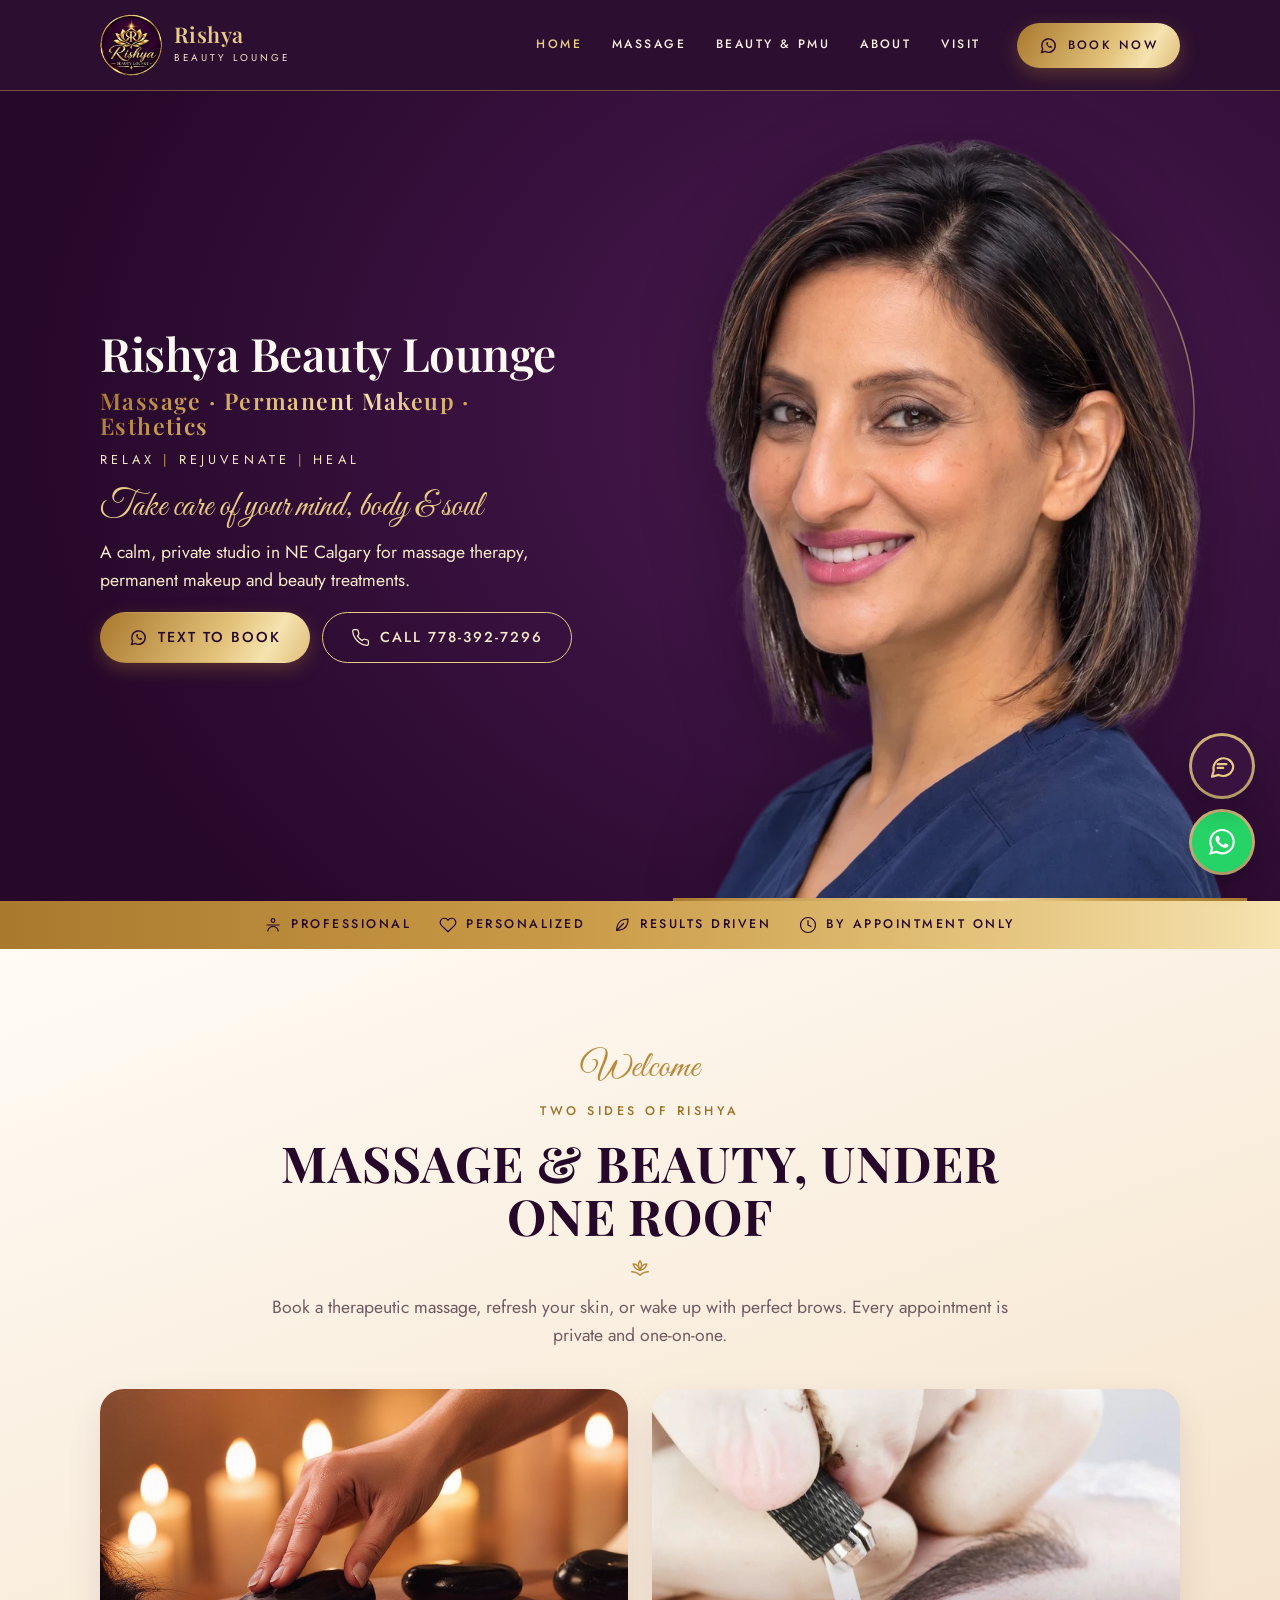
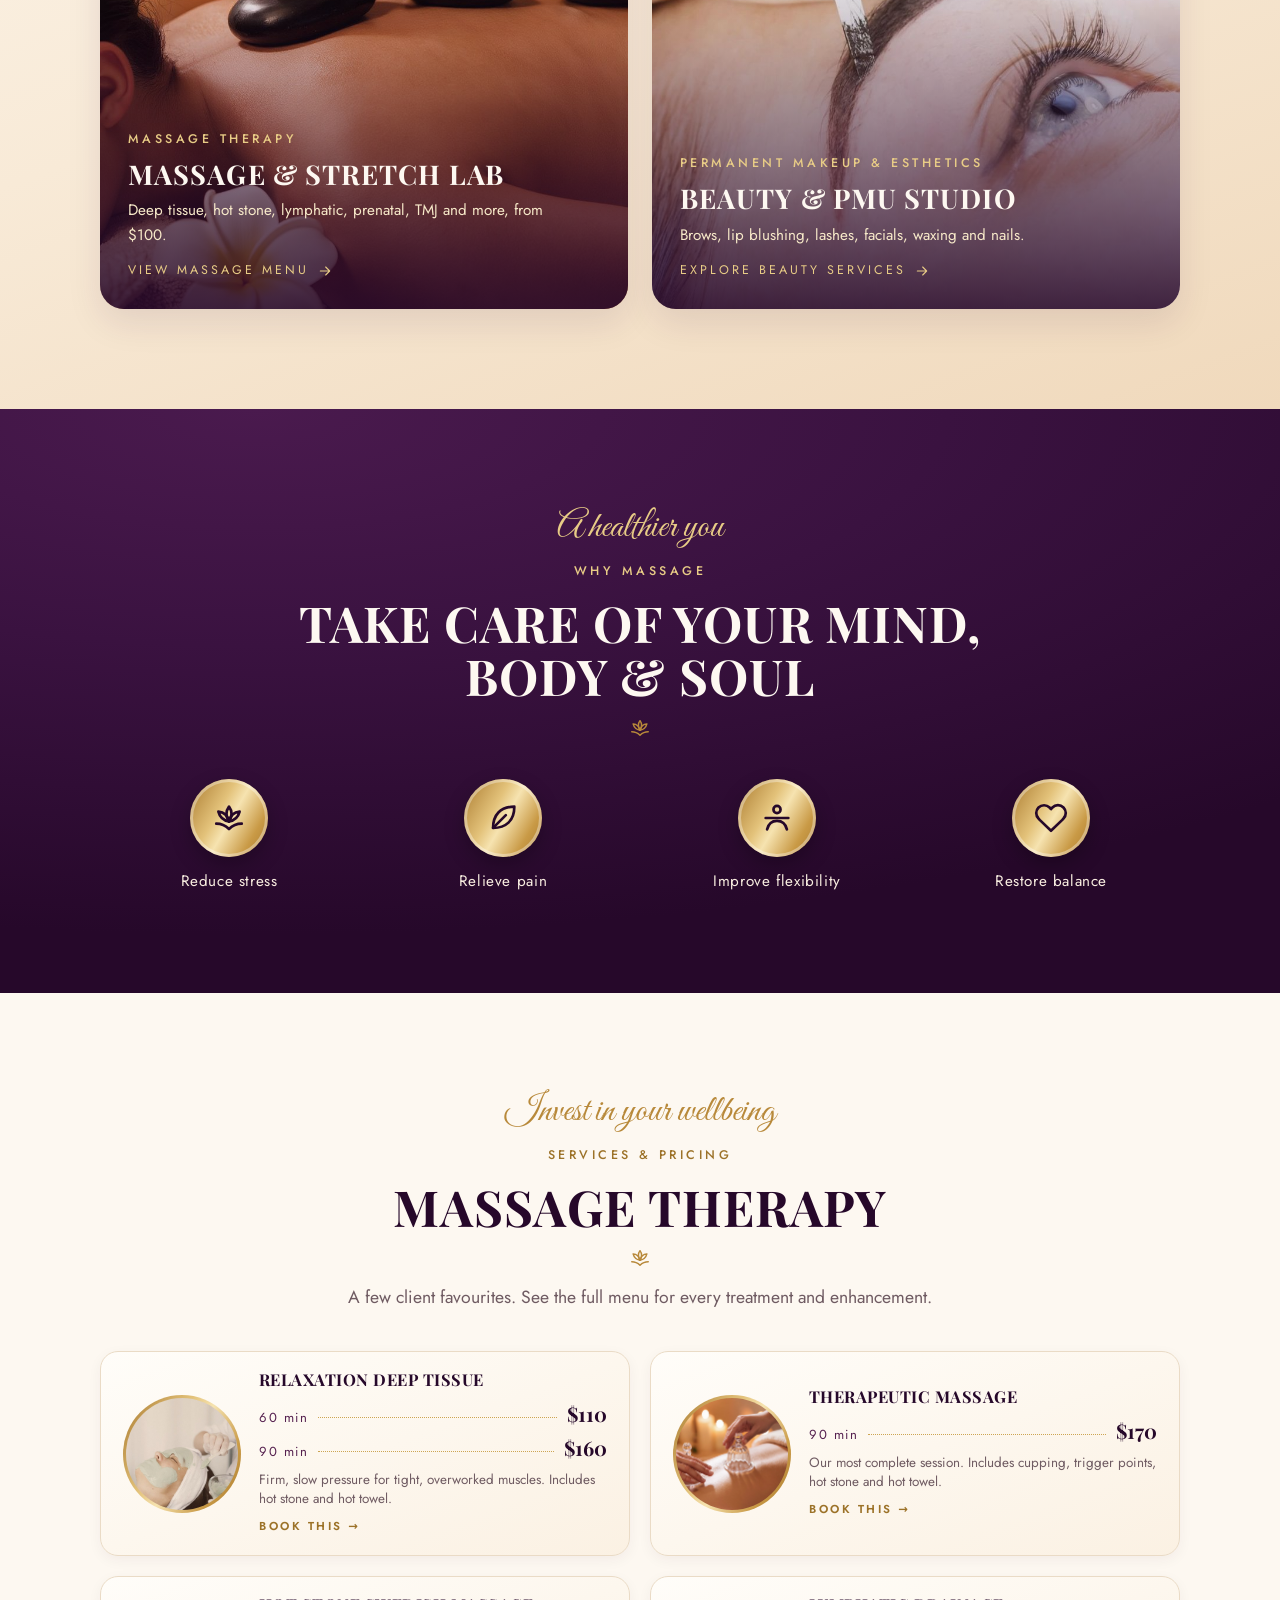
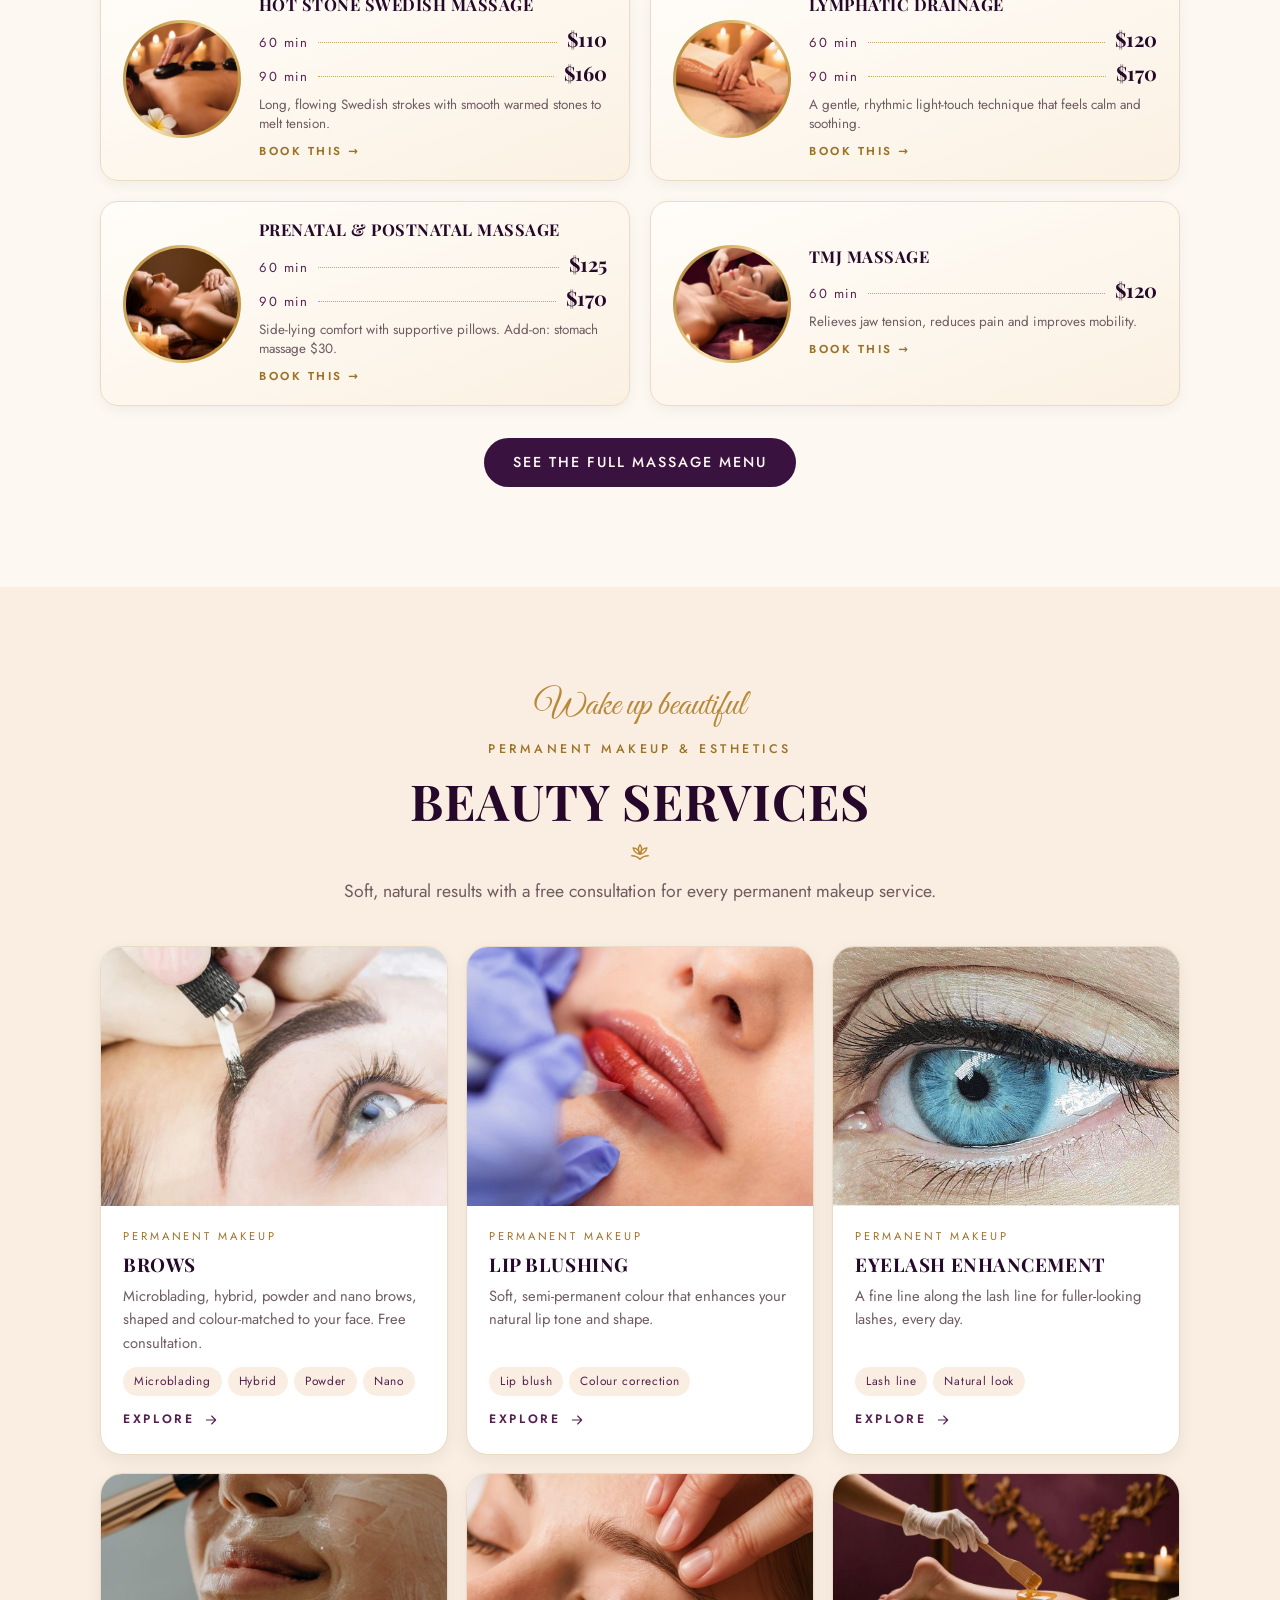
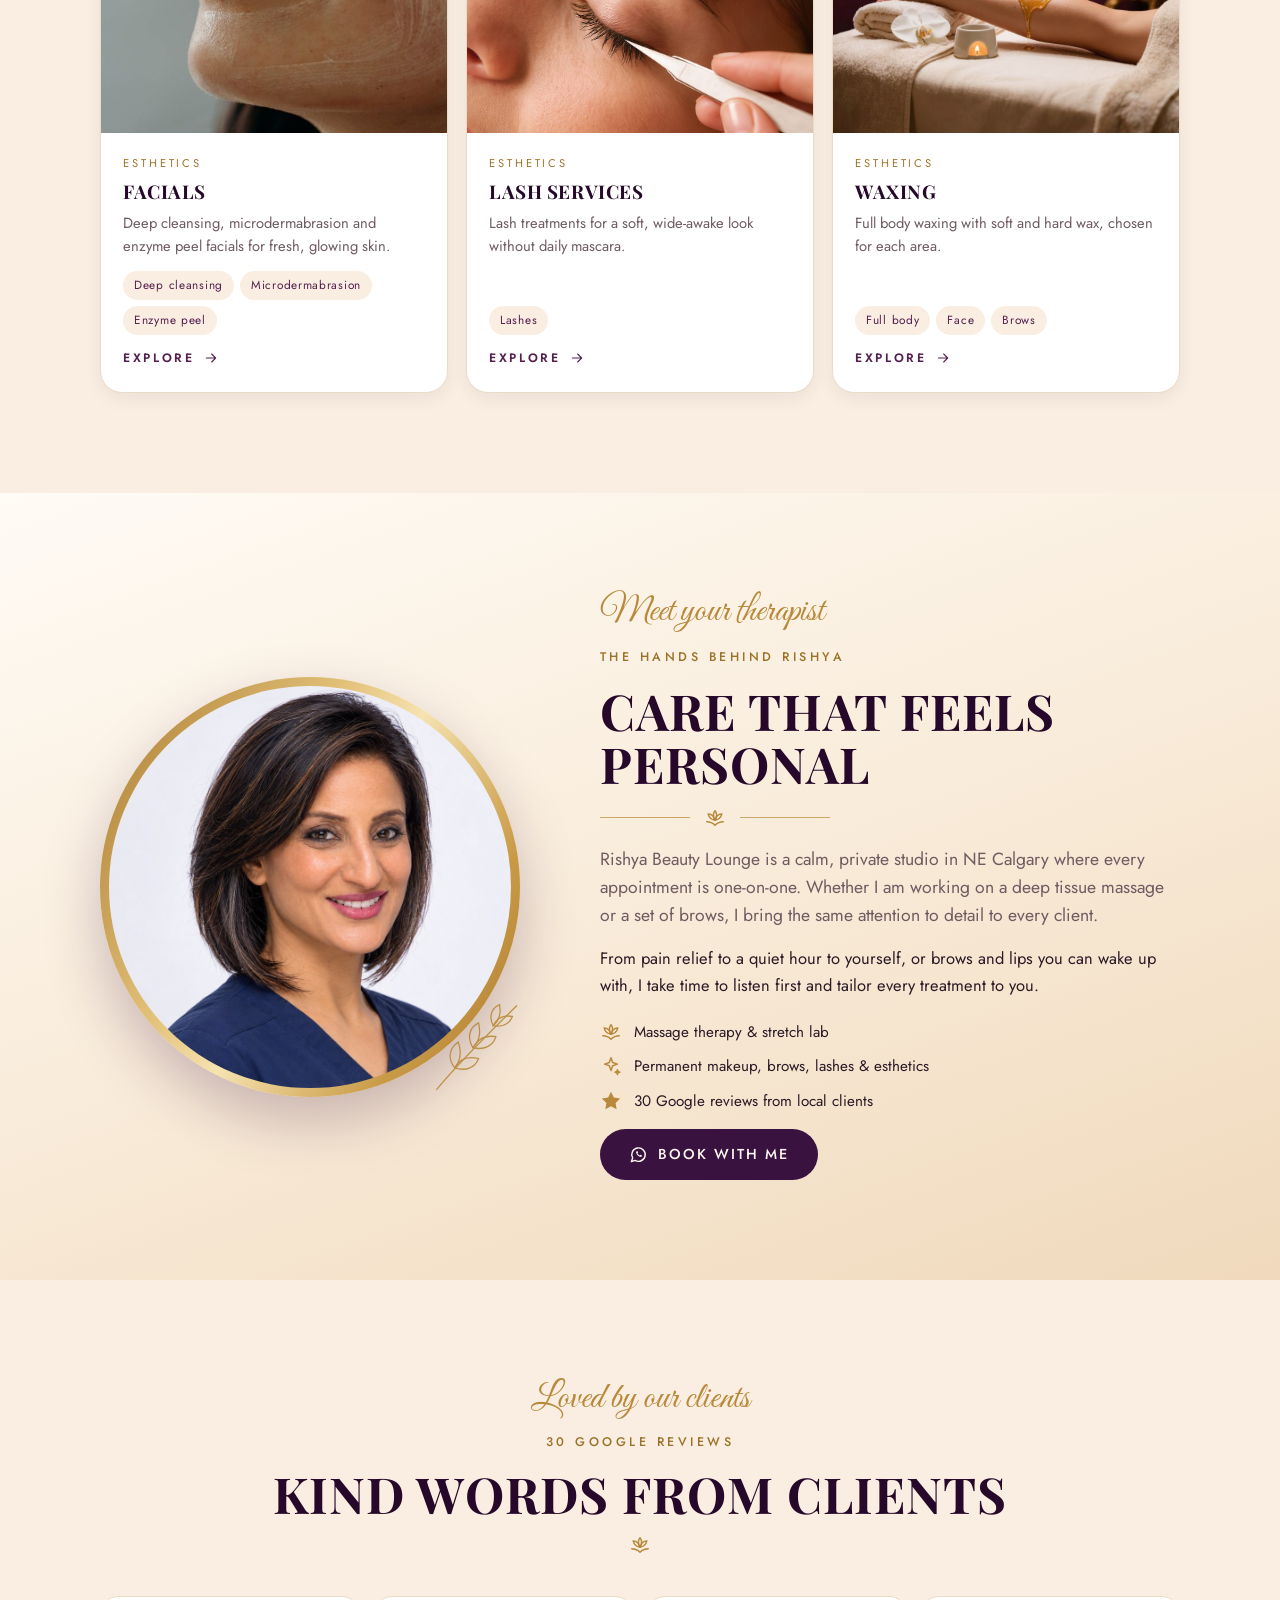
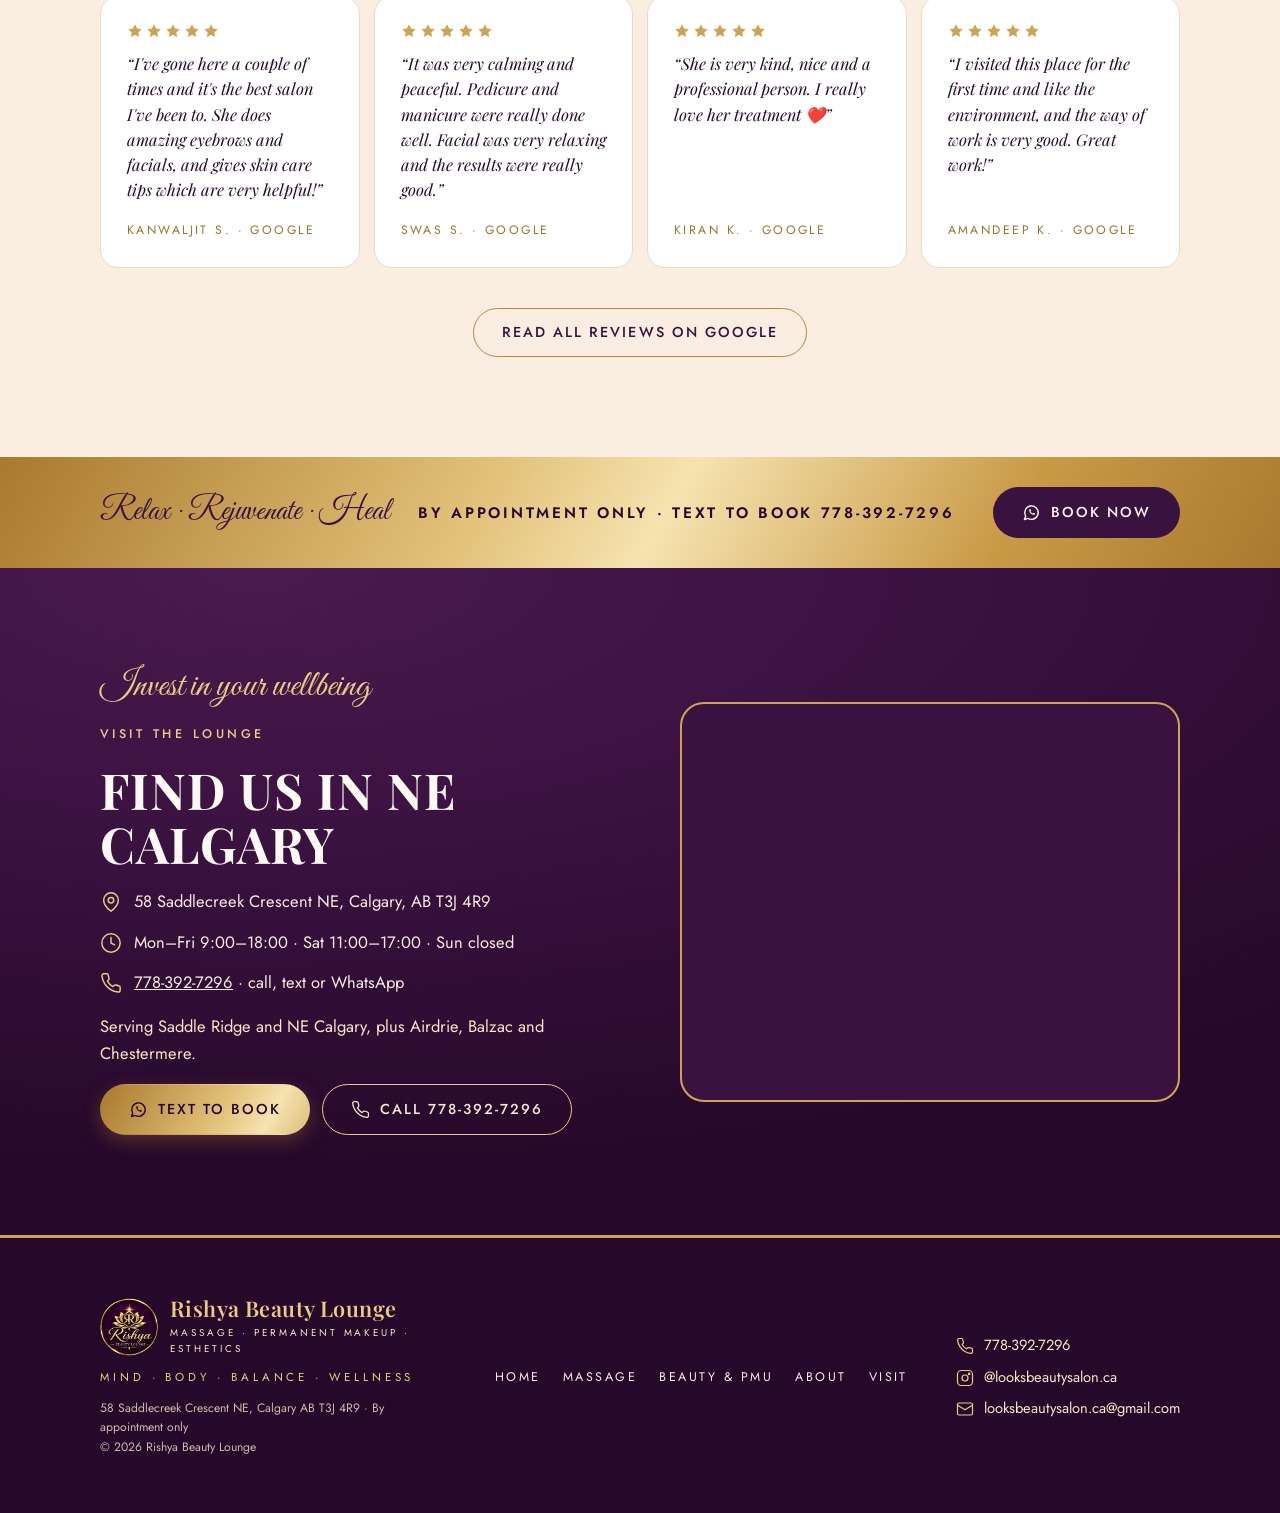
==== index.html @ 110b5ded "Chat: share Google Maps link, make links and phone clickable Co-Authored-By: Claude Opus 5.5 <norepl" ====
<!doctype html>
<html lang="en-CA">
<head>
<meta charset="utf-8">
<meta name="viewport" content="width=device-width, initial-scale=1">
<title>Rishya Beauty Lounge | Massage Therapy & Permanent Makeup in NE Calgary</title>
<meta name="description" content="Massage therapy, permanent makeup, facials, brows, lashes and waxing in NE Calgary. By appointment only. Text to book.">
<meta name="theme-color" content="#26082A">
<link rel="icon" href="assets/img/favicon.png">
<meta property="og:title" content="Rishya Beauty Lounge | Massage Therapy & Permanent Makeup in NE Calgary">
<meta property="og:description" content="Massage therapy, permanent makeup, facials, brows, lashes and waxing in NE Calgary. By appointment only. Text to book.">
<meta property="og:image" content="assets/img/logo.png">
<link rel="preconnect" href="https://fonts.googleapis.com">
<link rel="preconnect" href="https://fonts.gstatic.com" crossorigin>
<link href="https://fonts.googleapis.com/css2?family=Playfair+Display:ital,wght@0,500;0,600;0,700;1,500&family=Jost:wght@400;500;600&family=Great+Vibes&display=swap" rel="stylesheet">
<link rel="stylesheet" href="assets/styles.css?v=3">
<script>try{if(sessionStorage.getItem("rishya-intro")||matchMedia("(prefers-reduced-motion: reduce)").matches)document.documentElement.classList.add("no-intro");else document.documentElement.classList.add("intro-on")}catch(e){document.documentElement.classList.add("no-intro")}</script>
<script type="application/ld+json">{"@context": "https://schema.org", "@type": "HealthAndBeautyBusiness", "name": "Rishya Beauty Lounge", "alternateName": "Looks Beauty Salon", "url": "https://looksbeautysalon.ca/", "telephone": "+17783927296", "email": "looksbeautysalon.ca@gmail.com", "image": "https://looksbeautysalon.ca/assets/img/logo.png", "priceRange": "$$", "address": {"@type": "PostalAddress", "streetAddress": "58 Saddlecreek Crescent NE", "addressLocality": "Calgary", "addressRegion": "AB", "postalCode": "T3J 4R9", "addressCountry": "CA"}, "openingHoursSpecification": [{"@type": "OpeningHoursSpecification", "dayOfWeek": ["Monday", "Tuesday", "Wednesday", "Thursday", "Friday"], "opens": "09:00", "closes": "18:00"}, {"@type": "OpeningHoursSpecification", "dayOfWeek": "Saturday", "opens": "11:00", "closes": "17:00"}], "areaServed": ["Calgary", "Airdrie", "Balzac", "Chestermere"], "sameAs": ["https://www.instagram.com/looksbeautysalon.ca/"]}</script>
</head>
<body>
<div class="intro" aria-hidden="true">
  <span class="intro-panel ip-top"></span><span class="intro-panel ip-bot"></span>
  <div class="intro-inner">
    <span class="intro-glow"></span>
    <img class="intro-logo" src="assets/img/logo.png" alt="" width="120" height="120">
    <p class="intro-word"><span style="--i:0">R</span><span style="--i:1">i</span><span style="--i:2">s</span><span style="--i:3">h</span><span style="--i:4">y</span><span style="--i:5">a</span></p>
    <span class="intro-line"></span>
    <p class="intro-tag">Beauty Lounge</p>
  </div>
</div>
<a class="skip" href="#main">Skip to content</a>
<header class="site-header">
  <div class="wrap nav">
    <a class="brand" href="index.html" aria-label="Rishya Beauty Lounge home">
      <img src="assets/img/logo.png" alt="Rishya Beauty Lounge logo" width="62" height="62">
      <span><b>Rishya</b><small>BEAUTY LOUNGE</small></span>
    </a>
    <button class="menu-btn" aria-label="Open menu" aria-expanded="false" aria-controls="nav-links"><svg viewBox="0 0 24 24" fill="none" stroke="currentColor" stroke-width="1.6" stroke-linecap="round" stroke-linejoin="round" aria-hidden="true"><path d="M4 7h16M4 12h16M4 17h10"/></svg></button>
    <nav class="nav-links" id="nav-links" aria-label="Main">
      <a href="index.html" aria-current="page">Home</a><a href="massage.html">Massage</a><a href="beauty.html">Beauty & PMU</a><a href="index.html#about">About</a><a href="contact.html">Visit</a>
      <a class="btn btn-gold" href="https://wa.me/17783927296?text=Hi%21%20I%27d%20like%20to%20book%20an%20appointment." target="_blank" rel="noopener"><svg viewBox="0 0 24 24" fill="none" aria-hidden="true"><path d="M3 21l1.65-4.6A8.5 8.5 0 1 1 7.6 19.4L3 21z" stroke="currentColor" stroke-width="1.8" stroke-linejoin="round"/><path d="M9 8.5c0 3.5 3 6.5 6.5 6.5l1-1.6-2-1-1 .9a4.6 4.6 0 0 1-2.8-2.8l.9-1-1-2L9 8.5z" fill="currentColor"/></svg>Book now</a>
    </nav>
  </div>
</header>
<main id="main">
<section class="hero">
  <div class="hero-grid">
    <div class="hero-left">
      <h1>Rishya Beauty Lounge<span class="gold-text">Massage · Permanent Makeup · Esthetics</span></h1>
      <p class="taglines">Relax<i>|</i>Rejuvenate<i>|</i>Heal</p>
      <span class="script">Take care of your mind, body &amp; soul</span>
      <p class="lead">A calm, private studio in NE Calgary for massage therapy, permanent makeup and beauty treatments.</p>
      <div class="actions">
  <a class="btn btn-gold" href="https://wa.me/17783927296?text=Hi%21%20I%27d%20like%20to%20book%20an%20appointment." target="_blank" rel="noopener"><svg viewBox="0 0 24 24" fill="none" aria-hidden="true"><path d="M3 21l1.65-4.6A8.5 8.5 0 1 1 7.6 19.4L3 21z" stroke="currentColor" stroke-width="1.8" stroke-linejoin="round"/><path d="M9 8.5c0 3.5 3 6.5 6.5 6.5l1-1.6-2-1-1 .9a4.6 4.6 0 0 1-2.8-2.8l.9-1-1-2L9 8.5z" fill="currentColor"/></svg>Text to book</a>
  <a class="btn btn-line" href="tel:+17783927296"><svg viewBox="0 0 24 24" fill="none" stroke="currentColor" stroke-width="1.6" stroke-linecap="round" stroke-linejoin="round" aria-hidden="true"><path d="M22 16.92v3a2 2 0 0 1-2.18 2 19.79 19.79 0 0 1-8.63-3.07 19.5 19.5 0 0 1-6-6 19.79 19.79 0 0 1-3.07-8.67A2 2 0 0 1 4.11 2h3a2 2 0 0 1 2 1.72 12.84 12.84 0 0 0 .7 2.81 2 2 0 0 1-.45 2.11L8.09 9.91a16 16 0 0 0 6 6l1.27-1.27a2 2 0 0 1 2.11-.45 12.84 12.84 0 0 0 2.81.7A2 2 0 0 1 22 16.92z"/></svg>Call 778-392-7296</a>
</div>
    </div>
    <div class="hero-right">
      <figure class="cutout"><span class="halo" aria-hidden="true"></span><img src="assets/img/rishi-cutout.webp?v=3" alt="Your therapist at Rishya Beauty Lounge" width="694" height="1000" fetchpriority="high"></figure>
    </div>
  </div>
</section>
<div class="pillbar"><div class="wrap"><ul>
  <li><svg viewBox="0 0 24 24" fill="none" stroke="currentColor" stroke-width="1.6" stroke-linecap="round" stroke-linejoin="round" aria-hidden="true"><circle cx="12" cy="6" r="2.5"/><path d="M5 20c1-4 3.5-6 7-6s6 2 7 6"/><path d="M4 12h16"/></svg>Professional</li><li><svg viewBox="0 0 24 24" fill="none" stroke="currentColor" stroke-width="1.6" stroke-linecap="round" stroke-linejoin="round" aria-hidden="true"><path d="M20.8 4.6a5.5 5.5 0 0 0-7.8 0L12 5.7l-1-1.1a5.5 5.5 0 0 0-7.8 7.8l1 1.1L12 21l7.8-7.5 1-1.1a5.5 5.5 0 0 0 0-7.8Z"/></svg>Personalized</li><li><svg viewBox="0 0 24 24" fill="none" stroke="currentColor" stroke-width="1.6" stroke-linecap="round" stroke-linejoin="round" aria-hidden="true"><path d="M5 19C5 10 10 4 20 4c0 10-6 15-15 15Z"/><path d="M5 19 14 10"/></svg>Results driven</li><li><svg viewBox="0 0 24 24" fill="none" stroke="currentColor" stroke-width="1.6" stroke-linecap="round" stroke-linejoin="round" aria-hidden="true"><circle cx="12" cy="12" r="10"/><path d="M12 6v6l4 2"/></svg>By appointment only</li>
</ul></div></div>
<section class="champ">
  <div class="wrap">
    <div class="head center">
  <span class="script">Welcome</span><span class="eyebrow">Two sides of Rishya</span>
  <h2>Massage &amp; beauty, under one roof</h2><div class="orn"><svg viewBox="0 0 24 24" fill="none" stroke="currentColor" stroke-width="1.6" stroke-linecap="round" stroke-linejoin="round" aria-hidden="true"><path d="M12 4c2.2 3 2.2 7 0 10.5C9.8 11 9.8 7 12 4Z"/><path d="M12 14.5C8.5 13.8 5.5 11.5 4.5 7.5c4 .3 6.6 3 7.5 7Z"/><path d="M12 14.5c3.5-.7 6.5-3 7.5-7-4 .3-6.6 3-7.5 7Z"/><path d="M3 16c3.2 0 6.4 1.2 9 3.8 2.6-2.6 5.8-3.8 9-3.8"/></svg></div>
  <p class="lead">Book a therapeutic massage, refresh your skin, or wake up with perfect brows. Every appointment is private and one-on-one.</p>
</div>
    <div class="sides">
      <a class="side" href="massage.html"><img src="assets/img/m-hotstone.jpg" alt="Hot stone massage"><div class="txt"><span class="eyebrow" style="color:var(--gold-300)">Massage therapy</span><h3>Massage &amp; Stretch Lab</h3><p>Deep tissue, hot stone, lymphatic, prenatal, TMJ and more, from $100.</p><span class="go">View massage menu <svg viewBox="0 0 24 24" fill="none" stroke="currentColor" stroke-width="1.6" stroke-linecap="round" stroke-linejoin="round" aria-hidden="true"><path d="M5 12h14M13 6l6 6-6 6"/></svg></span></div></a>
      <a class="side" href="beauty.html"><img src="assets/img/micro.jpg" alt="Microblading brows"><div class="txt"><span class="eyebrow" style="color:var(--gold-300)">Permanent makeup &amp; esthetics</span><h3>Beauty &amp; PMU Studio</h3><p>Brows, lip blushing, lashes, facials, waxing and nails.</p><span class="go">Explore beauty services <svg viewBox="0 0 24 24" fill="none" stroke="currentColor" stroke-width="1.6" stroke-linecap="round" stroke-linejoin="round" aria-hidden="true"><path d="M5 12h14M13 6l6 6-6 6"/></svg></span></div></a>
    </div>
  </div>
</section>
<section class="plum">
  <div class="wrap">
    <div class="head center">
  <span class="script">A healthier you</span><span class="eyebrow">Why massage</span>
  <h2>Take care of your mind, body &amp; soul</h2><div class="orn"><svg viewBox="0 0 24 24" fill="none" stroke="currentColor" stroke-width="1.6" stroke-linecap="round" stroke-linejoin="round" aria-hidden="true"><path d="M12 4c2.2 3 2.2 7 0 10.5C9.8 11 9.8 7 12 4Z"/><path d="M12 14.5C8.5 13.8 5.5 11.5 4.5 7.5c4 .3 6.6 3 7.5 7Z"/><path d="M12 14.5c3.5-.7 6.5-3 7.5-7-4 .3-6.6 3-7.5 7Z"/><path d="M3 16c3.2 0 6.4 1.2 9 3.8 2.6-2.6 5.8-3.8 9-3.8"/></svg></div>
  
</div>
    <div class="benefits">
      <div class="benefit"><span class="coin"><svg viewBox="0 0 24 24" fill="none" stroke="currentColor" stroke-width="1.6" stroke-linecap="round" stroke-linejoin="round" aria-hidden="true"><path d="M12 4c2.2 3 2.2 7 0 10.5C9.8 11 9.8 7 12 4Z"/><path d="M12 14.5C8.5 13.8 5.5 11.5 4.5 7.5c4 .3 6.6 3 7.5 7Z"/><path d="M12 14.5c3.5-.7 6.5-3 7.5-7-4 .3-6.6 3-7.5 7Z"/><path d="M3 16c3.2 0 6.4 1.2 9 3.8 2.6-2.6 5.8-3.8 9-3.8"/></svg></span><span>Reduce stress</span></div>
      <div class="benefit"><span class="coin"><svg viewBox="0 0 24 24" fill="none" stroke="currentColor" stroke-width="1.6" stroke-linecap="round" stroke-linejoin="round" aria-hidden="true"><path d="M5 19C5 10 10 4 20 4c0 10-6 15-15 15Z"/><path d="M5 19 14 10"/></svg></span><span>Relieve pain</span></div>
      <div class="benefit"><span class="coin"><svg viewBox="0 0 24 24" fill="none" stroke="currentColor" stroke-width="1.6" stroke-linecap="round" stroke-linejoin="round" aria-hidden="true"><circle cx="12" cy="6" r="2.5"/><path d="M5 20c1-4 3.5-6 7-6s6 2 7 6"/><path d="M4 12h16"/></svg></span><span>Improve flexibility</span></div>
      <div class="benefit"><span class="coin"><svg viewBox="0 0 24 24" fill="none" stroke="currentColor" stroke-width="1.6" stroke-linecap="round" stroke-linejoin="round" aria-hidden="true"><path d="M20.8 4.6a5.5 5.5 0 0 0-7.8 0L12 5.7l-1-1.1a5.5 5.5 0 0 0-7.8 7.8l1 1.1L12 21l7.8-7.5 1-1.1a5.5 5.5 0 0 0 0-7.8Z"/></svg></span><span>Restore balance</span></div>
    </div>
  </div>
</section>
<section>
  <div class="wrap">
    <div class="head center">
  <span class="script">Invest in your wellbeing</span><span class="eyebrow">Services &amp; pricing</span>
  <h2>Massage therapy</h2><div class="orn"><svg viewBox="0 0 24 24" fill="none" stroke="currentColor" stroke-width="1.6" stroke-linecap="round" stroke-linejoin="round" aria-hidden="true"><path d="M12 4c2.2 3 2.2 7 0 10.5C9.8 11 9.8 7 12 4Z"/><path d="M12 14.5C8.5 13.8 5.5 11.5 4.5 7.5c4 .3 6.6 3 7.5 7Z"/><path d="M12 14.5c3.5-.7 6.5-3 7.5-7-4 .3-6.6 3-7.5 7Z"/><path d="M3 16c3.2 0 6.4 1.2 9 3.8 2.6-2.6 5.8-3.8 9-3.8"/></svg></div>
  <p class="lead">A few client favourites. See the full menu for every treatment and enhancement.</p>
</div>
    <div class="menu"><article class="mcard">
  <div class="ph"><img src="assets/img/deep-warm.jpg" alt="Relaxation Deep Tissue" width="240" height="240"></div>
  <div><h3>Relaxation Deep Tissue</h3><div class="prices"><div>60 min<b>$110</b></div><div>90 min<b>$160</b></div></div><p>Firm, slow pressure for tight, overworked muscles. Includes hot stone and hot towel.</p>
  <a class="bk" href="https://wa.me/17783927296?text=Hi%21%20I%27d%20like%20to%20book%3A%20Relaxation%20Deep%20Tissue" target="_blank" rel="noopener">Book this →</a></div>
</article><article class="mcard">
  <div class="ph"><img src="assets/img/m-cupping.jpg" alt="Therapeutic Massage" width="240" height="240"></div>
  <div><h3>Therapeutic Massage</h3><div class="prices"><div>90 min<b>$170</b></div></div><p>Our most complete session. Includes cupping, trigger points, hot stone and hot towel.</p>
  <a class="bk" href="https://wa.me/17783927296?text=Hi%21%20I%27d%20like%20to%20book%3A%20Therapeutic%20Massage" target="_blank" rel="noopener">Book this →</a></div>
</article><article class="mcard">
  <div class="ph"><img src="assets/img/m-hotstone.jpg" alt="Hot Stone Swedish Massage" width="240" height="240"></div>
  <div><h3>Hot Stone Swedish Massage</h3><div class="prices"><div>60 min<b>$110</b></div><div>90 min<b>$160</b></div></div><p>Long, flowing Swedish strokes with smooth warmed stones to melt tension.</p>
  <a class="bk" href="https://wa.me/17783927296?text=Hi%21%20I%27d%20like%20to%20book%3A%20Hot%20Stone%20Swedish%20Massage" target="_blank" rel="noopener">Book this →</a></div>
</article><article class="mcard">
  <div class="ph"><img src="assets/img/m-lymph.jpg" alt="Lymphatic Drainage" width="240" height="240"></div>
  <div><h3>Lymphatic Drainage</h3><div class="prices"><div>60 min<b>$120</b></div><div>90 min<b>$170</b></div></div><p>A gentle, rhythmic light-touch technique that feels calm and soothing.</p>
  <a class="bk" href="https://wa.me/17783927296?text=Hi%21%20I%27d%20like%20to%20book%3A%20Lymphatic%20Drainage" target="_blank" rel="noopener">Book this →</a></div>
</article><article class="mcard">
  <div class="ph"><img src="assets/img/m-prenatal.jpg" alt="Prenatal & Postnatal Massage" width="240" height="240"></div>
  <div><h3>Prenatal & Postnatal Massage</h3><div class="prices"><div>60 min<b>$125</b></div><div>90 min<b>$170</b></div></div><p>Side-lying comfort with supportive pillows. Add-on: stomach massage $30.</p>
  <a class="bk" href="https://wa.me/17783927296?text=Hi%21%20I%27d%20like%20to%20book%3A%20Prenatal%20%26%20Postnatal%20Massage" target="_blank" rel="noopener">Book this →</a></div>
</article><article class="mcard">
  <div class="ph"><img src="assets/img/m-tmj.jpg" alt="TMJ Massage" width="240" height="240"></div>
  <div><h3>TMJ Massage</h3><div class="prices"><div>60 min<b>$120</b></div></div><p>Relieves jaw tension, reduces pain and improves mobility.</p>
  <a class="bk" href="https://wa.me/17783927296?text=Hi%21%20I%27d%20like%20to%20book%3A%20TMJ%20Massage" target="_blank" rel="noopener">Book this →</a></div>
</article></div>
    <p style="margin-top:32px;text-align:center"><a class="btn btn-plum" href="massage.html">See the full massage menu</a></p>
  </div>
</section>
<section class="cream">
  <div class="wrap">
    <div class="head center">
  <span class="script">Wake up beautiful</span><span class="eyebrow">Permanent makeup &amp; esthetics</span>
  <h2>Beauty services</h2><div class="orn"><svg viewBox="0 0 24 24" fill="none" stroke="currentColor" stroke-width="1.6" stroke-linecap="round" stroke-linejoin="round" aria-hidden="true"><path d="M12 4c2.2 3 2.2 7 0 10.5C9.8 11 9.8 7 12 4Z"/><path d="M12 14.5C8.5 13.8 5.5 11.5 4.5 7.5c4 .3 6.6 3 7.5 7Z"/><path d="M12 14.5c3.5-.7 6.5-3 7.5-7-4 .3-6.6 3-7.5 7Z"/><path d="M3 16c3.2 0 6.4 1.2 9 3.8 2.6-2.6 5.8-3.8 9-3.8"/></svg></div>
  <p class="lead">Soft, natural results with a free consultation for every permanent makeup service.</p>
</div>
    <div class="tiles"><article class="tile">
  <div class="im"><img src="assets/img/micro.jpg" alt="Brows" width="800" height="600"></div>
  <div class="bd"><span class="kicker">Permanent makeup</span><h3>Brows</h3><p>Microblading, hybrid, powder and nano brows, shaped and colour-matched to your face. Free consultation.</p>
  <ul><li>Microblading</li><li>Hybrid</li><li>Powder</li><li>Nano</li></ul>
  <a class="link" href="beauty.html">Explore <svg viewBox="0 0 24 24" fill="none" stroke="currentColor" stroke-width="1.6" stroke-linecap="round" stroke-linejoin="round" aria-hidden="true"><path d="M5 12h14M13 6l6 6-6 6"/></svg></a></div>
</article><article class="tile">
  <div class="im"><img src="assets/img/lip.jpg" alt="Lip Blushing" width="800" height="600"></div>
  <div class="bd"><span class="kicker">Permanent makeup</span><h3>Lip Blushing</h3><p>Soft, semi-permanent colour that enhances your natural lip tone and shape.</p>
  <ul><li>Lip blush</li><li>Colour correction</li></ul>
  <a class="link" href="beauty.html">Explore <svg viewBox="0 0 24 24" fill="none" stroke="currentColor" stroke-width="1.6" stroke-linecap="round" stroke-linejoin="round" aria-hidden="true"><path d="M5 12h14M13 6l6 6-6 6"/></svg></a></div>
</article><article class="tile">
  <div class="im"><img src="assets/img/eyelash.jpg" alt="Eyelash Enhancement" width="800" height="600"></div>
  <div class="bd"><span class="kicker">Permanent makeup</span><h3>Eyelash Enhancement</h3><p>A fine line along the lash line for fuller-looking lashes, every day.</p>
  <ul><li>Lash line</li><li>Natural look</li></ul>
  <a class="link" href="beauty.html">Explore <svg viewBox="0 0 24 24" fill="none" stroke="currentColor" stroke-width="1.6" stroke-linecap="round" stroke-linejoin="round" aria-hidden="true"><path d="M5 12h14M13 6l6 6-6 6"/></svg></a></div>
</article><article class="tile">
  <div class="im"><img src="assets/img/facial.jpg" alt="Facials" width="800" height="600"></div>
  <div class="bd"><span class="kicker">Esthetics</span><h3>Facials</h3><p>Deep cleansing, microdermabrasion and enzyme peel facials for fresh, glowing skin.</p>
  <ul><li>Deep cleansing</li><li>Microdermabrasion</li><li>Enzyme peel</li></ul>
  <a class="link" href="beauty.html">Explore <svg viewBox="0 0 24 24" fill="none" stroke="currentColor" stroke-width="1.6" stroke-linecap="round" stroke-linejoin="round" aria-hidden="true"><path d="M5 12h14M13 6l6 6-6 6"/></svg></a></div>
</article><article class="tile">
  <div class="im"><img src="assets/img/m-lash.jpg" alt="Lash Services" width="800" height="600"></div>
  <div class="bd"><span class="kicker">Esthetics</span><h3>Lash Services</h3><p>Lash treatments for a soft, wide-awake look without daily mascara.</p>
  <ul><li>Lashes</li></ul>
  <a class="link" href="beauty.html">Explore <svg viewBox="0 0 24 24" fill="none" stroke="currentColor" stroke-width="1.6" stroke-linecap="round" stroke-linejoin="round" aria-hidden="true"><path d="M5 12h14M13 6l6 6-6 6"/></svg></a></div>
</article><article class="tile">
  <div class="im"><img src="assets/img/ai-wax.jpg" alt="Waxing" width="800" height="600"></div>
  <div class="bd"><span class="kicker">Esthetics</span><h3>Waxing</h3><p>Full body waxing with soft and hard wax, chosen for each area.</p>
  <ul><li>Full body</li><li>Face</li><li>Brows</li></ul>
  <a class="link" href="beauty.html">Explore <svg viewBox="0 0 24 24" fill="none" stroke="currentColor" stroke-width="1.6" stroke-linecap="round" stroke-linejoin="round" aria-hidden="true"><path d="M5 12h14M13 6l6 6-6 6"/></svg></a></div>
</article></div>
  </div>
</section>
<section class="champ" id="about">
  <div class="wrap about">
    <figure class="portrait"><div class="ring"><img src="assets/img/therapist-portrait.jpg" alt="Your therapist at Rishya Beauty Lounge" width="900" height="900"></div><span class="sprig"><svg viewBox="0 0 120 120" fill="none" stroke="currentColor" stroke-width="1.4" aria-hidden="true"><path d="M20 110C45 80 70 55 108 18"/><path d="M40 86c-8-10-6-22 4-28 4 12 2 21-4 28Z"/><path d="M40 86c12 4 22 0 26-10-12-3-21 1-26 10Z"/><path d="M60 64c-7-11-4-22 6-27 3 12 0 21-6 27Z"/><path d="M60 64c12 3 22-2 25-12-12-2-20 3-25 12Z"/><path d="M82 40c-5-10-2-19 7-23 2 10-1 18-7 23Z"/><path d="M82 40c10 2 18-2 21-10-10-2-17 2-21 10Z"/></svg></span></figure>
    <div class="copy">
      <span class="script">Meet your therapist</span>
      <span class="eyebrow">The hands behind Rishya</span>
      <h2>Care that feels personal</h2>
      <div class="orn" style="justify-content:flex-start"><svg viewBox="0 0 24 24" fill="none" stroke="currentColor" stroke-width="1.6" stroke-linecap="round" stroke-linejoin="round" aria-hidden="true"><path d="M12 4c2.2 3 2.2 7 0 10.5C9.8 11 9.8 7 12 4Z"/><path d="M12 14.5C8.5 13.8 5.5 11.5 4.5 7.5c4 .3 6.6 3 7.5 7Z"/><path d="M12 14.5c3.5-.7 6.5-3 7.5-7-4 .3-6.6 3-7.5 7Z"/><path d="M3 16c3.2 0 6.4 1.2 9 3.8 2.6-2.6 5.8-3.8 9-3.8"/></svg></div>
      <p class="lead">Rishya Beauty Lounge is a calm, private studio in NE Calgary where every appointment is one-on-one. Whether I am working on a deep tissue massage or a set of brows, I bring the same attention to detail to every client.</p>
      <p>From pain relief to a quiet hour to yourself, or brows and lips you can wake up with, I take time to listen first and tailor every treatment to you.</p>
      <ul class="creds">
        <li><svg viewBox="0 0 24 24" fill="none" stroke="currentColor" stroke-width="1.6" stroke-linecap="round" stroke-linejoin="round" aria-hidden="true"><path d="M12 4c2.2 3 2.2 7 0 10.5C9.8 11 9.8 7 12 4Z"/><path d="M12 14.5C8.5 13.8 5.5 11.5 4.5 7.5c4 .3 6.6 3 7.5 7Z"/><path d="M12 14.5c3.5-.7 6.5-3 7.5-7-4 .3-6.6 3-7.5 7Z"/><path d="M3 16c3.2 0 6.4 1.2 9 3.8 2.6-2.6 5.8-3.8 9-3.8"/></svg>Massage therapy &amp; stretch lab</li>
        <li><svg viewBox="0 0 24 24" fill="none" stroke="currentColor" stroke-width="1.6" stroke-linecap="round" stroke-linejoin="round" aria-hidden="true"><path d="M12 3l1.8 5.2L19 10l-5.2 1.8L12 17l-1.8-5.2L5 10l5.2-1.8L12 3Z"/><path d="M19 16l.7 2 2 .7-2 .7-.7 2-.7-2-2-.7 2-.7.7-2Z"/></svg>Permanent makeup, brows, lashes &amp; esthetics</li>
        <li><svg viewBox="0 0 24 24" aria-hidden="true"><path d="M12 2l3.09 6.26L22 9.27l-5 4.87 1.18 6.88L12 17.77l-6.18 3.25L7 14.14 2 9.27l6.91-1.01L12 2z" fill="currentColor"/></svg>30 Google reviews from local clients</li>
      </ul>
      <div class="actions" style="justify-content:flex-start">
        <a class="btn btn-plum" href="https://wa.me/17783927296?text=Hi%21%20I%27d%20like%20to%20book%20an%20appointment." target="_blank" rel="noopener"><svg viewBox="0 0 24 24" fill="none" aria-hidden="true"><path d="M3 21l1.65-4.6A8.5 8.5 0 1 1 7.6 19.4L3 21z" stroke="currentColor" stroke-width="1.8" stroke-linejoin="round"/><path d="M9 8.5c0 3.5 3 6.5 6.5 6.5l1-1.6-2-1-1 .9a4.6 4.6 0 0 1-2.8-2.8l.9-1-1-2L9 8.5z" fill="currentColor"/></svg>Book with me</a>
      </div>
    </div>
  </div>
</section>
<section class="cream" id="reviews">
  <div class="wrap">
    <div class="head center">
  <span class="script">Loved by our clients</span><span class="eyebrow">30 Google reviews</span>
  <h2>Kind words from clients</h2><div class="orn"><svg viewBox="0 0 24 24" fill="none" stroke="currentColor" stroke-width="1.6" stroke-linecap="round" stroke-linejoin="round" aria-hidden="true"><path d="M12 4c2.2 3 2.2 7 0 10.5C9.8 11 9.8 7 12 4Z"/><path d="M12 14.5C8.5 13.8 5.5 11.5 4.5 7.5c4 .3 6.6 3 7.5 7Z"/><path d="M12 14.5c3.5-.7 6.5-3 7.5-7-4 .3-6.6 3-7.5 7Z"/><path d="M3 16c3.2 0 6.4 1.2 9 3.8 2.6-2.6 5.8-3.8 9-3.8"/></svg></div>
  
</div>
    <div class="reviews">
      <figure class="review"><div class="stars"><svg viewBox="0 0 24 24" aria-hidden="true"><path d="M12 2l3.09 6.26L22 9.27l-5 4.87 1.18 6.88L12 17.77l-6.18 3.25L7 14.14 2 9.27l6.91-1.01L12 2z" fill="currentColor"/></svg><svg viewBox="0 0 24 24" aria-hidden="true"><path d="M12 2l3.09 6.26L22 9.27l-5 4.87 1.18 6.88L12 17.77l-6.18 3.25L7 14.14 2 9.27l6.91-1.01L12 2z" fill="currentColor"/></svg><svg viewBox="0 0 24 24" aria-hidden="true"><path d="M12 2l3.09 6.26L22 9.27l-5 4.87 1.18 6.88L12 17.77l-6.18 3.25L7 14.14 2 9.27l6.91-1.01L12 2z" fill="currentColor"/></svg><svg viewBox="0 0 24 24" aria-hidden="true"><path d="M12 2l3.09 6.26L22 9.27l-5 4.87 1.18 6.88L12 17.77l-6.18 3.25L7 14.14 2 9.27l6.91-1.01L12 2z" fill="currentColor"/></svg><svg viewBox="0 0 24 24" aria-hidden="true"><path d="M12 2l3.09 6.26L22 9.27l-5 4.87 1.18 6.88L12 17.77l-6.18 3.25L7 14.14 2 9.27l6.91-1.01L12 2z" fill="currentColor"/></svg></div><blockquote>“I've gone here a couple of times and it's the best salon I've been to. She does amazing eyebrows and facials, and gives skin care tips which are very helpful!”</blockquote><figcaption><cite>Kanwaljit S. · Google</cite></figcaption></figure><figure class="review"><div class="stars"><svg viewBox="0 0 24 24" aria-hidden="true"><path d="M12 2l3.09 6.26L22 9.27l-5 4.87 1.18 6.88L12 17.77l-6.18 3.25L7 14.14 2 9.27l6.91-1.01L12 2z" fill="currentColor"/></svg><svg viewBox="0 0 24 24" aria-hidden="true"><path d="M12 2l3.09 6.26L22 9.27l-5 4.87 1.18 6.88L12 17.77l-6.18 3.25L7 14.14 2 9.27l6.91-1.01L12 2z" fill="currentColor"/></svg><svg viewBox="0 0 24 24" aria-hidden="true"><path d="M12 2l3.09 6.26L22 9.27l-5 4.87 1.18 6.88L12 17.77l-6.18 3.25L7 14.14 2 9.27l6.91-1.01L12 2z" fill="currentColor"/></svg><svg viewBox="0 0 24 24" aria-hidden="true"><path d="M12 2l3.09 6.26L22 9.27l-5 4.87 1.18 6.88L12 17.77l-6.18 3.25L7 14.14 2 9.27l6.91-1.01L12 2z" fill="currentColor"/></svg><svg viewBox="0 0 24 24" aria-hidden="true"><path d="M12 2l3.09 6.26L22 9.27l-5 4.87 1.18 6.88L12 17.77l-6.18 3.25L7 14.14 2 9.27l6.91-1.01L12 2z" fill="currentColor"/></svg></div><blockquote>“It was very calming and peaceful. Pedicure and manicure were really done well. Facial was very relaxing and the results were really good.”</blockquote><figcaption><cite>Swas S. · Google</cite></figcaption></figure><figure class="review"><div class="stars"><svg viewBox="0 0 24 24" aria-hidden="true"><path d="M12 2l3.09 6.26L22 9.27l-5 4.87 1.18 6.88L12 17.77l-6.18 3.25L7 14.14 2 9.27l6.91-1.01L12 2z" fill="currentColor"/></svg><svg viewBox="0 0 24 24" aria-hidden="true"><path d="M12 2l3.09 6.26L22 9.27l-5 4.87 1.18 6.88L12 17.77l-6.18 3.25L7 14.14 2 9.27l6.91-1.01L12 2z" fill="currentColor"/></svg><svg viewBox="0 0 24 24" aria-hidden="true"><path d="M12 2l3.09 6.26L22 9.27l-5 4.87 1.18 6.88L12 17.77l-6.18 3.25L7 14.14 2 9.27l6.91-1.01L12 2z" fill="currentColor"/></svg><svg viewBox="0 0 24 24" aria-hidden="true"><path d="M12 2l3.09 6.26L22 9.27l-5 4.87 1.18 6.88L12 17.77l-6.18 3.25L7 14.14 2 9.27l6.91-1.01L12 2z" fill="currentColor"/></svg><svg viewBox="0 0 24 24" aria-hidden="true"><path d="M12 2l3.09 6.26L22 9.27l-5 4.87 1.18 6.88L12 17.77l-6.18 3.25L7 14.14 2 9.27l6.91-1.01L12 2z" fill="currentColor"/></svg></div><blockquote>“She is very kind, nice and a professional person. I really love her treatment ❤️”</blockquote><figcaption><cite>Kiran K. · Google</cite></figcaption></figure><figure class="review"><div class="stars"><svg viewBox="0 0 24 24" aria-hidden="true"><path d="M12 2l3.09 6.26L22 9.27l-5 4.87 1.18 6.88L12 17.77l-6.18 3.25L7 14.14 2 9.27l6.91-1.01L12 2z" fill="currentColor"/></svg><svg viewBox="0 0 24 24" aria-hidden="true"><path d="M12 2l3.09 6.26L22 9.27l-5 4.87 1.18 6.88L12 17.77l-6.18 3.25L7 14.14 2 9.27l6.91-1.01L12 2z" fill="currentColor"/></svg><svg viewBox="0 0 24 24" aria-hidden="true"><path d="M12 2l3.09 6.26L22 9.27l-5 4.87 1.18 6.88L12 17.77l-6.18 3.25L7 14.14 2 9.27l6.91-1.01L12 2z" fill="currentColor"/></svg><svg viewBox="0 0 24 24" aria-hidden="true"><path d="M12 2l3.09 6.26L22 9.27l-5 4.87 1.18 6.88L12 17.77l-6.18 3.25L7 14.14 2 9.27l6.91-1.01L12 2z" fill="currentColor"/></svg><svg viewBox="0 0 24 24" aria-hidden="true"><path d="M12 2l3.09 6.26L22 9.27l-5 4.87 1.18 6.88L12 17.77l-6.18 3.25L7 14.14 2 9.27l6.91-1.01L12 2z" fill="currentColor"/></svg></div><blockquote>“I visited this place for the first time and like the environment, and the way of work is very good. Great work!”</blockquote><figcaption><cite>Amandeep K. · Google</cite></figcaption></figure>
    </div>
    <p style="margin-top:28px;text-align:center"><a class="btn btn-line-dark" href="https://www.google.com/maps/search/?api=1&query=Looks+Beauty+Salon+58+Saddlecreek+Crescent+NE+Calgary" target="_blank" rel="noopener">Read all reviews on Google</a></p>
  </div>
</section>
<div class="band"><div class="wrap">
  <span class="script">Relax · Rejuvenate · Heal</span>
  <p>By appointment only · Text to book 778-392-7296</p>
  <a class="btn btn-plum" href="https://wa.me/17783927296?text=Hi%21%20I%27d%20like%20to%20book%20an%20appointment." target="_blank" rel="noopener"><svg viewBox="0 0 24 24" fill="none" aria-hidden="true"><path d="M3 21l1.65-4.6A8.5 8.5 0 1 1 7.6 19.4L3 21z" stroke="currentColor" stroke-width="1.8" stroke-linejoin="round"/><path d="M9 8.5c0 3.5 3 6.5 6.5 6.5l1-1.6-2-1-1 .9a4.6 4.6 0 0 1-2.8-2.8l.9-1-1-2L9 8.5z" fill="currentColor"/></svg>Book now</a>
</div></div>
<section class="plum" id="visit">
  <div class="wrap visit">
    <div style="display:grid;gap:18px">
      <span class="script">Invest in your wellbeing</span>
      <span class="eyebrow">Visit the lounge</span><h2>Find us in NE Calgary</h2>
      <ul>
        <li><svg viewBox="0 0 24 24" fill="none" stroke="currentColor" stroke-width="1.6" stroke-linecap="round" stroke-linejoin="round" aria-hidden="true"><path d="M20 10c0 6-8 12-8 12s-8-6-8-12a8 8 0 0 1 16 0Z"/><circle cx="12" cy="10" r="3"/></svg><span>58 Saddlecreek Crescent NE, Calgary, AB T3J 4R9</span></li>
        <li><svg viewBox="0 0 24 24" fill="none" stroke="currentColor" stroke-width="1.6" stroke-linecap="round" stroke-linejoin="round" aria-hidden="true"><circle cx="12" cy="12" r="10"/><path d="M12 6v6l4 2"/></svg><span>Mon–Fri 9:00–18:00 · Sat 11:00–17:00 · Sun closed</span></li>
        <li><svg viewBox="0 0 24 24" fill="none" stroke="currentColor" stroke-width="1.6" stroke-linecap="round" stroke-linejoin="round" aria-hidden="true"><path d="M22 16.92v3a2 2 0 0 1-2.18 2 19.79 19.79 0 0 1-8.63-3.07 19.5 19.5 0 0 1-6-6 19.79 19.79 0 0 1-3.07-8.67A2 2 0 0 1 4.11 2h3a2 2 0 0 1 2 1.72 12.84 12.84 0 0 0 .7 2.81 2 2 0 0 1-.45 2.11L8.09 9.91a16 16 0 0 0 6 6l1.27-1.27a2 2 0 0 1 2.11-.45 12.84 12.84 0 0 0 2.81.7A2 2 0 0 1 22 16.92z"/></svg><span><a href="tel:+17783927296">778-392-7296</a> · call, text or WhatsApp</span></li>
      </ul>
      <p style="color:var(--gold-100)">Serving Saddle Ridge and NE Calgary, plus Airdrie, Balzac and Chestermere.</p>
      <div class="actions">
  <a class="btn btn-gold" href="https://wa.me/17783927296?text=Hi%21%20I%27d%20like%20to%20book%20an%20appointment." target="_blank" rel="noopener"><svg viewBox="0 0 24 24" fill="none" aria-hidden="true"><path d="M3 21l1.65-4.6A8.5 8.5 0 1 1 7.6 19.4L3 21z" stroke="currentColor" stroke-width="1.8" stroke-linejoin="round"/><path d="M9 8.5c0 3.5 3 6.5 6.5 6.5l1-1.6-2-1-1 .9a4.6 4.6 0 0 1-2.8-2.8l.9-1-1-2L9 8.5z" fill="currentColor"/></svg>Text to book</a>
  <a class="btn btn-line" href="tel:+17783927296"><svg viewBox="0 0 24 24" fill="none" stroke="currentColor" stroke-width="1.6" stroke-linecap="round" stroke-linejoin="round" aria-hidden="true"><path d="M22 16.92v3a2 2 0 0 1-2.18 2 19.79 19.79 0 0 1-8.63-3.07 19.5 19.5 0 0 1-6-6 19.79 19.79 0 0 1-3.07-8.67A2 2 0 0 1 4.11 2h3a2 2 0 0 1 2 1.72 12.84 12.84 0 0 0 .7 2.81 2 2 0 0 1-.45 2.11L8.09 9.91a16 16 0 0 0 6 6l1.27-1.27a2 2 0 0 1 2.11-.45 12.84 12.84 0 0 0 2.81.7A2 2 0 0 1 22 16.92z"/></svg>Call 778-392-7296</a>
</div>
    </div>
    <iframe class="map" title="Map to Rishya Beauty Lounge" loading="lazy" referrerpolicy="no-referrer-when-downgrade" src="https://www.google.com/maps?q=58+Saddlecreek+Crescent+NE,+Calgary,+AB+T3J+4R9&output=embed"></iframe>
  </div>
</section>
</main>
<footer class="site-footer">
  <div class="wrap">
    <div style="display:grid;gap:12px">
      <a class="brand" href="index.html"><img src="assets/img/logo.png" alt="" width="58" height="58"><span><b>Rishya Beauty Lounge</b><small>MASSAGE · PERMANENT MAKEUP · ESTHETICS</small></span></a>
      <p class="mbw">Mind · Body · Balance · Wellness</p>
      <p class="fine">58 Saddlecreek Crescent NE, Calgary AB T3J 4R9 · By appointment only<br>© 2026 Rishya Beauty Lounge</p>
    </div>
    <nav class="footer-links" aria-label="Footer"><a href="index.html">Home</a><a href="massage.html">Massage</a><a href="beauty.html">Beauty & PMU</a><a href="index.html#about">About</a><a href="contact.html">Visit</a></nav>
    <div class="contact">
      <a href="tel:+17783927296"><svg viewBox="0 0 24 24" fill="none" stroke="currentColor" stroke-width="1.6" stroke-linecap="round" stroke-linejoin="round" aria-hidden="true"><path d="M22 16.92v3a2 2 0 0 1-2.18 2 19.79 19.79 0 0 1-8.63-3.07 19.5 19.5 0 0 1-6-6 19.79 19.79 0 0 1-3.07-8.67A2 2 0 0 1 4.11 2h3a2 2 0 0 1 2 1.72 12.84 12.84 0 0 0 .7 2.81 2 2 0 0 1-.45 2.11L8.09 9.91a16 16 0 0 0 6 6l1.27-1.27a2 2 0 0 1 2.11-.45 12.84 12.84 0 0 0 2.81.7A2 2 0 0 1 22 16.92z"/></svg>778-392-7296</a>
      <a href="https://www.instagram.com/looksbeautysalon.ca/" target="_blank" rel="noopener"><svg viewBox="0 0 24 24" fill="none" stroke="currentColor" stroke-width="1.6" stroke-linecap="round" stroke-linejoin="round" aria-hidden="true"><rect x="2" y="2" width="20" height="20" rx="5"/><circle cx="12" cy="12" r="4"/><circle cx="17.5" cy="6.5" r="1" fill="currentColor"/></svg>@looksbeautysalon.ca</a>
      <a href="mailto:looksbeautysalon.ca@gmail.com"><svg viewBox="0 0 24 24" fill="none" stroke="currentColor" stroke-width="1.6" stroke-linecap="round" stroke-linejoin="round" aria-hidden="true"><rect x="2" y="4" width="20" height="16" rx="2"/><path d="m22 7-10 6L2 7"/></svg>looksbeautysalon.ca@gmail.com</a>
    </div>
  </div>
</footer>
<a class="wa-float" href="https://wa.me/17783927296?text=Hi%21%20I%27d%20like%20to%20book%20an%20appointment." target="_blank" rel="noopener" aria-label="Chat with us on WhatsApp"><svg viewBox="0 0 32 32" aria-hidden="true"><path fill="currentColor" d="M16.04 3C9.02 3 3.3 8.7 3.3 15.72c0 2.24.59 4.43 1.7 6.36L3.2 28.8l6.9-1.8a12.7 12.7 0 0 0 5.93 1.5h.01c7.02 0 12.74-5.7 12.74-12.72C28.78 8.7 23.06 3 16.04 3Zm0 23.35h-.01a10.6 10.6 0 0 1-5.4-1.48l-.39-.23-4.1 1.07 1.1-3.99-.25-.41a10.57 10.57 0 0 1-1.62-5.64c0-5.84 4.76-10.6 10.68-10.6 5.84 0 10.6 4.76 10.6 10.6 0 5.85-4.76 10.68-10.6 10.68Zm5.82-7.93c-.32-.16-1.89-.93-2.18-1.04-.29-.11-.5-.16-.72.16-.21.32-.82 1.04-1 1.25-.19.21-.37.24-.69.08-.32-.16-1.35-.5-2.57-1.59-.95-.85-1.59-1.9-1.78-2.22-.19-.32-.02-.49.14-.65.14-.14.32-.37.48-.56.16-.19.21-.32.32-.53.11-.21.05-.4-.03-.56-.08-.16-.72-1.73-.98-2.37-.26-.62-.52-.54-.72-.55h-.61c-.21 0-.56.08-.85.4-.29.32-1.12 1.09-1.12 2.66 0 1.57 1.14 3.08 1.3 3.3.16.21 2.25 3.43 5.45 4.81.76.33 1.36.53 1.82.67.77.24 1.46.21 2.01.13.61-.09 1.89-.77 2.16-1.52.27-.75.27-1.39.19-1.52-.08-.13-.29-.21-.61-.37Z"/></svg><span>Chat with us</span></a>
<script src="assets/kb.js?v=1" defer></script>
<script src="assets/chat.js?v=3" defer></script>
<script>
const b=document.querySelector('.menu-btn'),n=document.getElementById('nav-links');
b.addEventListener('click',()=>{const o=n.classList.toggle('open');b.setAttribute('aria-expanded',o);});
(()=>{const d=document.documentElement,x=document.querySelector('.intro');if(!x)return;
if(!d.classList.contains('intro-on')){x.remove();return}
try{sessionStorage.setItem('rishya-intro','1')}catch(e){}
const done=()=>{d.classList.remove('intro-on');x.remove()};
x.addEventListener('click',()=>{x.classList.add('skip-now');setTimeout(done,650)});
setTimeout(done,3600);})();
</script>
</body>
</html>
---- assets/styles.css ----
/* Rishya Beauty Lounge — plum, champagne & peachy-gold. Mobile-first. */
:root{
  --plum-900:#26082A; --plum-800:#3A1240; --plum-700:#55204F; --plum-100:#F2E6EE;
  --gold-700:#9C7228; --gold-600:#B8893A; --gold-500:#CDA552; --gold-300:#E8CC86; --gold-100:#F7E9C9;
  --peach-50:#FDF8F1; --peach-100:#F9EEE1; --peach-200:#F2DFC8; --peach-300:#E7C9A6;
  --ink:#2A1A26; --muted:#6F5B62; --line:#EADBC6;
  --goldgrad:linear-gradient(120deg,#A9792E 0%,#E3C27A 38%,#F6E3B0 52%,#C99A46 78%,#A9792E 100%);
  --champ:linear-gradient(160deg,#FFFBF5 0%,#F8EAD7 55%,#F0D9BC 100%);
  --display:"Playfair Display", Georgia, serif;
  --script:"Great Vibes", cursive;
  --sans:"Jost", system-ui, -apple-system, "Segoe UI", sans-serif;
  --radius:18px; --wrap:1200px;
  --shadow:0 14px 34px rgba(58,18,64,.10);
}
*{box-sizing:border-box}
html{scroll-behavior:smooth}
body{margin:0;font-family:var(--sans);font-size:16.5px;line-height:1.6;color:var(--ink);background:var(--peach-50);-webkit-font-smoothing:antialiased}
img{max-width:100%;display:block}
a{color:inherit}
h1,h2,h3{font-family:var(--display);font-weight:700;margin:0;line-height:1.08;color:var(--plum-900)}
h1{font-size:clamp(2.5rem,7vw,4.4rem);letter-spacing:-.01em}
h2{font-size:clamp(2rem,4.6vw,3.1rem);text-transform:uppercase;letter-spacing:.02em}
h3{font-size:1.18rem;text-transform:uppercase;letter-spacing:.03em;line-height:1.2}
p{margin:0}
.wrap{max-width:var(--wrap);margin:0 auto;padding:0 20px}
.eyebrow{font-size:.78rem;font-weight:500;letter-spacing:.28em;text-transform:uppercase;color:var(--gold-700)}
.script{font-family:var(--script);font-weight:400;font-size:2.3rem;line-height:1.05;color:var(--gold-600)}
.lead{font-size:1.1rem;color:var(--muted)}
.skip{position:absolute;left:-999px}.skip:focus{left:12px;top:12px;z-index:100;background:var(--gold-300);color:var(--plum-900);padding:8px 12px;border-radius:8px}
.gold-text{background:var(--goldgrad);-webkit-background-clip:text;background-clip:text;color:transparent}

/* Ornament divider */
.orn{display:flex;align-items:center;gap:14px;color:var(--gold-600)}
.orn::before,.orn::after{content:"";height:1px;flex:1;max-width:90px;background:currentColor;opacity:.7}
.orn svg{width:22px;height:22px}
.center{text-align:center;justify-items:center;margin-left:auto;margin-right:auto}
.center .orn{justify-content:center}

/* Sections */
section{padding:64px 0}
.plum{background:radial-gradient(120% 90% at 20% 0%,#4A1A4E 0%,var(--plum-800) 45%,var(--plum-900) 100%);color:var(--peach-100)}
.plum h1,.plum h2,.plum h3{color:var(--peach-50)}
.plum .eyebrow{color:var(--gold-300)}
.plum .lead{color:var(--gold-100)}
.plum .script{color:var(--gold-300)}
.champ{background:var(--champ)}
.cream{background:var(--peach-100)}
.head{display:grid;gap:14px;max-width:760px;margin-bottom:40px}

/* Buttons */
.btn{display:inline-flex;align-items:center;justify-content:center;gap:10px;padding:15px 28px;border-radius:999px;font:500 .9rem/1.2 var(--sans);letter-spacing:.14em;text-transform:uppercase;text-decoration:none;border:1.5px solid transparent;cursor:pointer;transition:transform .15s,box-shadow .15s,background .15s}
.btn:hover{transform:translateY(-1px)}
.btn svg{width:19px;height:19px;flex:none}
.btn-gold{background:var(--goldgrad);background-size:160% 100%;color:var(--plum-900);box-shadow:0 6px 18px rgba(169,121,46,.35)}
.btn-gold:hover{background-position:100% 0}
.btn-line{border-color:var(--gold-300);color:var(--gold-100)}
.btn-line:hover{background:rgba(232,204,134,.12)}
.btn-plum{background:var(--plum-800);color:var(--peach-50)}
.btn-plum:hover{background:var(--plum-700)}
.btn-line-dark{border-color:var(--gold-600);color:var(--plum-800)}
.btn-line-dark:hover{background:rgba(205,165,82,.12)}
.actions{display:flex;flex-direction:column;gap:12px}
.actions .btn{width:100%}

/* Header */
.site-header{position:sticky;top:0;z-index:50;background:rgba(38,8,42,.97);backdrop-filter:blur(8px);border-bottom:1px solid rgba(205,165,82,.45)}
.nav{display:flex;align-items:center;gap:12px;height:74px}
.brand{display:flex;align-items:center;gap:12px;text-decoration:none;margin-right:auto}
.brand img{width:50px;height:50px;border-radius:50%}
.brand b{display:block;font-family:var(--display);font-weight:600;font-size:1.35rem;letter-spacing:.02em;color:var(--gold-300);line-height:1}
.brand small{display:block;font-size:.62rem;letter-spacing:.3em;color:var(--gold-100);margin-top:5px}
.menu-btn{background:none;border:0;color:var(--gold-300);padding:8px;cursor:pointer}
.menu-btn svg{width:28px;height:28px}
.nav-links{display:none;position:absolute;top:74px;left:0;right:0;background:var(--plum-900);flex-direction:column;padding:8px 20px 22px;border-bottom:1px solid rgba(205,165,82,.45)}
.nav-links.open{display:flex}
.nav-links a{color:var(--peach-100);text-decoration:none;font-size:.85rem;font-weight:500;letter-spacing:.2em;text-transform:uppercase;padding:14px 0;border-bottom:1px solid rgba(255,255,255,.08)}
.nav-links a[aria-current="page"]{color:var(--gold-300)}
.nav-links .btn{margin-top:16px;border-bottom:0;color:var(--plum-900)}

/* Home hero */
.hero{padding:0;background:var(--plum-900)}
.hero-grid{display:grid}
.hero-left{position:relative;padding:48px 20px 52px;display:grid;gap:18px;justify-items:center;text-align:center;color:var(--peach-100);background:radial-gradient(120% 80% at 30% 10%,#4B1B50 0%,var(--plum-800) 45%,var(--plum-900) 100%)}
.hero-left .logo{width:132px;height:132px;border-radius:50%;box-shadow:0 0 0 1px rgba(232,204,134,.5),0 12px 36px rgba(0,0,0,.4)}
.hero-left h1{font-weight:600;color:var(--peach-50)}
.hero-left h1 span{display:block;font-size:.5em;letter-spacing:.06em;margin-top:10px}
.taglines{font-size:.8rem;letter-spacing:.32em;color:var(--gold-100);text-transform:uppercase}
.taglines i{font-style:normal;color:var(--gold-500);margin:0 .6em}
.hero-left .script{font-size:2.6rem;color:var(--gold-300);margin-top:6px}
.hero-left .lead{max-width:460px}
.hero-left .actions{width:100%;max-width:420px;margin-top:6px}
.hero-right{position:relative;background:var(--champ);padding:40px 24px 48px;display:grid;place-items:center;overflow:hidden}
.hero-right::before{content:"";position:absolute;inset:auto -10% -30% -10%;height:60%;background:radial-gradient(closest-side,rgba(231,201,166,.7),transparent)}
.arch{position:relative;margin:0;width:min(100%,400px);aspect-ratio:3/4;border-radius:999px 999px 26px 26px;padding:8px;background:var(--goldgrad);box-shadow:0 26px 60px rgba(58,18,64,.28)}
.arch img{width:100%;height:100%;object-fit:cover;object-position:42% 22%;border-radius:999px 999px 20px 20px}
.arch .note{position:absolute;right:-6px;bottom:28px;background:var(--plum-900);color:var(--gold-100);border:1px solid var(--gold-500);border-radius:14px;padding:12px 16px;font-size:.78rem;letter-spacing:.12em;text-transform:uppercase;line-height:1.4;box-shadow:var(--shadow)}
.arch .note b{display:block;font-family:var(--script);font-size:1.6rem;letter-spacing:0;text-transform:none;color:var(--gold-300);font-weight:400}

/* Gold pill strip */
.pillbar{background:var(--goldgrad);padding:14px 0}
.pillbar ul{list-style:none;margin:0;padding:0;display:flex;flex-wrap:wrap;justify-content:center;gap:10px 28px}
.pillbar li{display:flex;align-items:center;gap:9px;font-size:.78rem;font-weight:500;letter-spacing:.2em;text-transform:uppercase;color:var(--plum-900)}
.pillbar svg{width:18px;height:18px}

/* Two-sides tiles */
.sides{display:grid;gap:18px}
.side{position:relative;display:block;min-height:420px;border-radius:24px;overflow:hidden;text-decoration:none;color:var(--peach-50);box-shadow:var(--shadow)}
.side img{position:absolute;inset:0;width:100%;height:100%;object-fit:cover;transition:transform .6s}
.side:hover img{transform:scale(1.04)}
.side::after{content:"";position:absolute;inset:0;background:linear-gradient(180deg,rgba(38,8,42,0) 30%,rgba(38,8,42,.88) 100%)}
.side .txt{position:absolute;left:0;right:0;bottom:0;z-index:1;padding:28px;display:grid;gap:8px}
.side h3{color:var(--peach-50);font-size:1.7rem;letter-spacing:.04em}
.side p{color:var(--gold-100);font-size:.95rem;max-width:420px}
.side .go{display:inline-flex;align-items:center;gap:8px;color:var(--gold-300);font-size:.78rem;letter-spacing:.24em;text-transform:uppercase;margin-top:6px}
.side .go svg{width:16px;height:16px}

/* Benefits icons */
.benefits{display:grid;grid-template-columns:repeat(2,1fr);gap:28px 16px}
.benefit{display:grid;justify-items:center;gap:12px;text-align:center}
.coin{width:78px;height:78px;border-radius:50%;display:grid;place-items:center;background:var(--goldgrad);color:var(--plum-900);box-shadow:0 8px 20px rgba(0,0,0,.25),inset 0 0 0 3px rgba(255,255,255,.35)}
.coin svg{width:34px;height:34px}
.benefit span{font-size:.95rem;color:var(--peach-100);letter-spacing:.04em}

/* Menu (massage price cards) */
.menu{display:grid;gap:16px}
.mcard{display:grid;grid-template-columns:96px 1fr;gap:18px;align-items:center;background:linear-gradient(160deg,#FFFDF9,#FBF1E3);border:1px solid var(--line);border-radius:var(--radius);padding:16px 18px;box-shadow:0 4px 14px rgba(58,18,64,.05)}
.mcard .ph{width:96px;height:96px;border-radius:50%;padding:3px;background:var(--goldgrad)}
.mcard .ph img{width:100%;height:100%;border-radius:50%;object-fit:cover}
.mcard h3{font-size:1.02rem;color:var(--plum-900)}
.prices{display:grid;gap:2px;margin-top:8px}
.prices div{display:flex;align-items:baseline;gap:10px;font-size:.82rem;letter-spacing:.12em;color:var(--plum-700)}
.prices div::after{content:"";order:2;flex:1;border-bottom:1px dotted var(--gold-500);transform:translateY(-4px)}
.prices b{order:3;font-family:var(--display);font-size:1.25rem;letter-spacing:0;color:var(--plum-900)}
.mcard p{font-size:.84rem;color:var(--muted);margin-top:6px;line-height:1.45}
.mcard .bk{display:inline-flex;margin-top:8px;font-size:.72rem;letter-spacing:.22em;text-transform:uppercase;color:var(--gold-700);text-decoration:none;font-weight:600}

/* Enhancements */
.enh{display:grid;grid-template-columns:repeat(2,1fr);gap:14px}
.enh article{background:#fff;border:1px solid var(--line);border-radius:var(--radius);overflow:hidden;text-align:center}
.enh .im{aspect-ratio:1/1;overflow:hidden;position:relative}
.enh .im img{position:absolute;inset:0;width:100%;height:100%;object-fit:cover}
.enh h3{font-size:.92rem;margin:14px 10px 4px}
.enh p{font-size:.84rem;color:var(--gold-700);letter-spacing:.08em;padding-bottom:16px}

/* Service tiles (beauty) */
.tiles{display:grid;gap:18px}
.tile{position:relative;background:#fff;border-radius:22px;overflow:hidden;border:1px solid var(--line);box-shadow:0 6px 18px rgba(58,18,64,.06);display:flex;flex-direction:column}
.tile .im{position:relative;aspect-ratio:4/3;overflow:hidden}
.tile .im img{position:absolute;inset:0;width:100%;height:100%;object-fit:cover;transition:transform .6s}
.tile:hover .im img{transform:scale(1.04)}
.tile .bd{padding:22px 22px 24px;display:flex;flex-direction:column;gap:8px;flex:1}
.tile .kicker{font-size:.7rem;letter-spacing:.26em;text-transform:uppercase;color:var(--gold-700)}
.tile p{font-size:.92rem;color:var(--muted);flex:1}
.tile ul{margin:4px 0 0;padding:0;list-style:none;display:flex;flex-wrap:wrap;gap:6px}
.tile li{font-size:.74rem;letter-spacing:.06em;background:var(--peach-100);color:var(--plum-700);border-radius:999px;padding:5px 11px}
.link{display:inline-flex;align-items:center;gap:8px;color:var(--plum-700);font-size:.76rem;font-weight:600;letter-spacing:.22em;text-transform:uppercase;text-decoration:none;margin-top:6px}
.link svg{width:16px;height:16px}

/* About / bio */
.about{display:grid;gap:36px;align-items:center}
.portrait{position:relative;margin:0 auto;width:min(100%,380px)}
.portrait .ring{aspect-ratio:1/1;border-radius:50%;padding:9px;background:var(--goldgrad);box-shadow:0 24px 56px rgba(58,18,64,.25)}
.portrait img{width:100%;height:100%;border-radius:50%;object-fit:cover;object-position:50% 20%}
.portrait .sprig{position:absolute;right:-8px;bottom:-10px;width:110px;color:var(--gold-600);opacity:.9}
.about .copy{display:grid;gap:16px}
.creds{list-style:none;padding:0;margin:6px 0 0;display:grid;gap:10px}
.creds li{display:flex;gap:12px;align-items:center;font-size:.95rem}
.creds svg{width:22px;height:22px;color:var(--gold-600);flex:none}

/* Reviews */
.reviews{display:grid;grid-auto-flow:column;grid-auto-columns:84%;gap:14px;overflow-x:auto;scroll-snap-type:x mandatory;padding-bottom:12px;margin-right:-20px;padding-right:20px}
.reviews>*{scroll-snap-align:start}
.review{margin:0;background:#fff;border-radius:var(--radius);padding:26px;border:1px solid var(--line);display:flex;flex-direction:column;gap:12px}
.stars{display:flex;gap:3px;color:var(--gold-500)}
.stars svg{width:16px;height:16px}
.review blockquote{margin:0;flex:1;font-family:var(--display);font-style:italic;font-size:1.02rem;line-height:1.55;color:var(--plum-900)}
.review cite{font-style:normal;font-size:.76rem;letter-spacing:.2em;text-transform:uppercase;color:var(--gold-700)}

/* Trust row (massage page) */
.trust3{display:grid;gap:12px}
.trust3 div{display:flex;gap:14px;align-items:center;background:rgba(255,255,255,.06);border:1px solid rgba(232,204,134,.35);border-radius:14px;padding:16px 18px}
.trust3 svg{width:30px;height:30px;color:var(--gold-300);flex:none}
.trust3 b{display:block;font-size:.9rem;letter-spacing:.14em;text-transform:uppercase;color:var(--peach-50);font-weight:600}
.trust3 small{color:var(--gold-100);font-size:.82rem}

/* CTA band */
.band{background:var(--goldgrad);padding:30px 0}
.band .wrap{display:grid;gap:16px;justify-items:center;text-align:center}
.band p{font-size:.95rem;font-weight:600;letter-spacing:.18em;text-transform:uppercase;color:var(--plum-900)}
.band .script{color:var(--plum-800);font-size:2rem}

/* Page hero (inner) */
.page-hero{position:relative;padding:72px 0 64px;overflow:hidden}
.page-hero .wrap{position:relative;display:grid;gap:16px;justify-items:center;text-align:center;max-width:860px}
.page-hero .bg{position:absolute;inset:0;opacity:.22}
.page-hero .bg img{width:100%;height:100%;object-fit:cover}

/* Visit */
.visit{display:grid;gap:30px}
.visit ul{list-style:none;padding:0;margin:0;display:grid;gap:14px}
.visit li{display:flex;gap:12px;align-items:flex-start}
.visit li svg{width:22px;height:22px;color:var(--gold-300);flex:none;margin-top:3px}
.map{border:2px solid var(--gold-500);width:100%;min-height:300px;border-radius:24px;background:var(--plum-800)}

/* FAQ */
.faq details{border-bottom:1px solid var(--line);padding:18px 0}
.faq summary{cursor:pointer;list-style:none;display:flex;justify-content:space-between;gap:12px;font-weight:500;color:var(--plum-900);font-size:1.02rem}
.faq summary::-webkit-details-marker{display:none}
.faq summary::after{content:"+";font-size:1.4rem;line-height:1;color:var(--gold-600)}
.faq details[open] summary::after{content:"–"}
.faq details p{color:var(--muted);font-size:.95rem;margin-top:10px}

/* Footer */
.site-footer{background:var(--plum-900);color:var(--gold-100);padding:48px 0 120px;font-size:.92rem;border-top:3px solid var(--gold-500)}
.site-footer .wrap{display:grid;gap:22px}
.site-footer .brand img{width:58px;height:58px}
.footer-links{display:flex;flex-wrap:wrap;gap:10px 22px}
.footer-links a{color:var(--peach-100);text-decoration:none;font-size:.78rem;letter-spacing:.2em;text-transform:uppercase}
.site-footer .contact{display:grid;gap:8px}
.site-footer .contact a{display:inline-flex;gap:10px;align-items:center;text-decoration:none}
.site-footer svg{width:18px;height:18px;color:var(--gold-300)}
.mbw{font-size:.72rem;letter-spacing:.34em;text-transform:uppercase;color:var(--gold-300)}
.fine{font-size:.76rem;opacity:.8}

/* Sticky mobile booking bar */
.book-bar{position:fixed;left:0;right:0;bottom:0;z-index:60;display:flex;gap:10px;padding:12px 16px calc(14px + env(safe-area-inset-bottom));background:rgba(38,8,42,.97);box-shadow:0 -6px 20px rgba(0,0,0,.25);border-top:1px solid rgba(205,165,82,.45)}
.book-bar .btn{padding:14px 16px;font-size:.78rem}
.book-bar .btn-gold{flex:1}

/* ---------- Tablet ---------- */
@media (min-width:720px){
  .wrap{padding:0 40px}
  .actions{flex-direction:row;flex-wrap:wrap;justify-content:center}
  .actions .btn{width:auto}
  .sides{grid-template-columns:1fr 1fr}
  .benefits{grid-template-columns:repeat(4,1fr)}
  .menu{grid-template-columns:1fr 1fr}
  .enh{grid-template-columns:repeat(4,1fr)}
  .tiles{grid-template-columns:repeat(2,1fr)}
  .reviews{grid-auto-flow:row;grid-template-columns:repeat(2,1fr);overflow:visible;margin-right:0;padding-right:0}
  .trust3{grid-template-columns:repeat(3,1fr)}
  .band .wrap{grid-template-columns:auto 1fr auto;text-align:left;justify-items:start;align-items:center;gap:28px}
}
/* ---------- Desktop ---------- */
@media (min-width:1024px){
  section{padding:100px 0}
  .wrap{padding:0 60px}
  .nav{height:90px}
  .brand img{width:62px;height:62px}
  .menu-btn{display:none}
  .nav-links{display:flex;position:static;flex-direction:row;align-items:center;gap:30px;padding:0;border:0;background:none}
  .nav-links a{border:0;padding:0;font-size:.76rem}
  .nav-links .btn{margin:0 0 0 6px;padding:13px 22px}
  .hero-grid{grid-template-columns:44% 56%;min-height:calc(100vh - 90px);max-height:880px}
  .hero-left{padding:64px 56px;align-content:center}
  .hero-right{padding:56px}
  .arch{width:min(100%,430px)}
  .arch .note{right:-40px}
  .sides{gap:24px}
  .side{min-height:520px}
  .tiles{grid-template-columns:repeat(3,1fr)}
  .menu{gap:20px}
  .mcard{grid-template-columns:118px 1fr;padding:18px 22px}
  .mcard .ph{width:118px;height:118px}
  .about{grid-template-columns:420px 1fr;gap:80px}
  .portrait{width:420px}
  .reviews{grid-template-columns:repeat(4,1fr)}
  .visit{grid-template-columns:1fr 1fr;align-items:center;gap:80px}
  .map{min-height:400px}
  .page-hero{padding:110px 0 100px}
  .site-footer{padding:60px 0}
  .site-footer .wrap{grid-template-columns:1fr auto auto;align-items:center;gap:48px}
  .book-bar{display:none}
}
@media (prefers-reduced-motion:reduce){html{scroll-behavior:auto}.btn,.side img,.tile .im img{transition:none}}
.visit .actions,.about .actions{justify-content:flex-start}
.hero-left .lead{color:var(--gold-100)}

/* v2.1 hero: one solid plum section with cut-out portrait */
.hero{background:var(--plum-900)}
.hero-left{background:none}
.hero-right{background:none;padding:0 20px;align-items:end;place-items:end center}
.hero-right::before{display:none}
.cutout{position:relative;margin:0;width:min(100%,440px);display:grid;place-items:end center}
.cutout img{position:relative;z-index:1;width:100%;height:auto;filter:drop-shadow(0 18px 40px rgba(0,0,0,.35))}
.cutout .halo{position:absolute;z-index:0;left:50%;top:6%;width:88%;aspect-ratio:1/1;transform:translateX(-50%);border-radius:50%;background:radial-gradient(circle at 50% 45%,rgba(232,204,134,.38),rgba(205,165,82,.12) 55%,transparent 70%);box-shadow:inset 0 0 0 1.5px rgba(232,204,134,.55)}
.cutout::after{content:"";position:absolute;z-index:2;left:-20px;right:-20px;bottom:0;height:3px;background:var(--goldgrad)}
@media (min-width:1024px){
  .hero{background:radial-gradient(70% 90% at 72% 40%,#4B1B50 0%,var(--plum-800) 45%,var(--plum-900) 100%)}
  .hero-grid{grid-template-columns:50% 50%;align-items:end}
  .hero-left{align-self:center}
  .hero-right{padding:48px 40px 0;height:100%}
  .cutout{width:min(100%,560px)}
}
@media (max-width:1023px){.hero{background:radial-gradient(120% 60% at 50% 20%,#4B1B50 0%,var(--plum-800) 45%,var(--plum-900) 100%)}}
.benefit .coin{color:var(--plum-900)}.benefit .coin svg{stroke-width:1.9}
@media (min-width:1024px){
  .hero-left{justify-items:start;text-align:left;padding-left:max(60px,calc((100vw - 1200px)/2 + 60px))}
  .hero-left .actions{justify-content:flex-start}
}
@media (min-width:1024px){.hero-left .actions{max-width:none;flex-wrap:nowrap}}
@media (min-width:1024px){.cutout{width:min(100%,500px)}}
/* v2.2: hero fits one screen height on desktop */
@media (min-width:1024px){
  .hero-grid{height:calc(100vh - 90px);min-height:600px;max-height:none}
  .hero-left{padding-top:32px;padding-bottom:32px;gap:12px}
  .hero-left .logo{width:96px;height:96px}
  .hero-left h1{font-size:clamp(2.5rem,3.6vw,3.6rem)}
  .hero-left .script{font-size:2.2rem}
  .hero-right{padding:28px 40px 0;height:100%;min-height:0}
  .cutout{display:block;width:auto;height:100%;max-width:100%}
  .cutout img{height:100%;width:auto;max-width:100%;object-fit:contain;object-position:bottom}
}
@media (min-width:1024px){
  .hero-grid{overflow:hidden}
  .cutout,.cutout img{height:auto}
  .cutout img{max-height:max(560px,calc(100vh - 130px));width:auto}
}
/* Gold strip: moving glow left to right */
.pillbar{position:relative;overflow:hidden}
.pillbar .wrap{position:relative;z-index:1}
.pillbar::after{content:"";position:absolute;top:0;bottom:0;left:0;width:35%;background:linear-gradient(100deg,transparent 0%,rgba(255,248,225,.0) 20%,rgba(255,248,225,.75) 50%,rgba(255,248,225,0) 80%,transparent 100%);transform:translateX(-120%);animation:goldsweep 4.5s ease-in-out infinite;pointer-events:none}
@keyframes goldsweep{0%{transform:translateX(-120%)}70%,100%{transform:translateX(320%)}}
@media (prefers-reduced-motion:reduce){.pillbar::after{animation:none;display:none}}
/* Move the strip's own gold glow left to right (replaces overlay sweep) */
.pillbar::after{display:none}
.pillbar{background:linear-gradient(90deg,#A9792E 0%,#C99A46 20%,#E3C27A 35%,#F6E3B0 50%,#E3C27A 65%,#C99A46 80%,#A9792E 100%);background-size:300% 100%;animation:goldglow 6s linear infinite}
@keyframes goldglow{from{background-position:100% 0}to{background-position:0% 0}}
@media (prefers-reduced-motion:reduce){.pillbar{animation:none;background-position:50% 0}}
.pillbar{background:linear-gradient(90deg,#A9792E 0%,#C99A46 22%,#E3C27A 38%,#F6E3B0 50%,#E3C27A 62%,#C99A46 78%,#A9792E 100%) 0 0/200vw 100% repeat-x;animation:goldglow 7s linear infinite}
@keyframes goldglow{from{background-position:0 0}to{background-position:200vw 0}}
/* Floating WhatsApp chat button (every page, bottom-right) */
.book-bar{display:none!important}
.site-footer{padding-bottom:110px}
.wa-float{position:fixed;right:18px;bottom:calc(18px + env(safe-area-inset-bottom));z-index:80;display:inline-flex;align-items:center;gap:10px;height:60px;min-width:60px;padding:0 14px;border-radius:999px;background:#25D366;color:#fff;text-decoration:none;font:600 .95rem/1 var(--sans);letter-spacing:.02em;box-shadow:0 10px 28px rgba(0,0,0,.28),0 0 0 3px rgba(232,204,134,.9);transition:transform .15s,box-shadow .15s}
.wa-float:hover{transform:translateY(-2px);box-shadow:0 14px 32px rgba(0,0,0,.32),0 0 0 3px rgba(232,204,134,1)}
.wa-float svg{width:32px;height:32px;flex:none}
.wa-float span{display:none;padding-right:6px}
.wa-float::before{content:"";position:absolute;inset:0;border-radius:inherit;box-shadow:0 0 0 0 rgba(37,211,102,.55);animation:wapulse 2.4s ease-out infinite}
@keyframes wapulse{0%{box-shadow:0 0 0 0 rgba(37,211,102,.55)}80%,100%{box-shadow:0 0 0 16px rgba(37,211,102,0)}}
@media (min-width:720px){.wa-float{right:28px;bottom:28px;padding:0 18px 0 14px}.wa-float span{display:inline}}
@media (min-width:1024px){.site-footer{padding-bottom:56px}}
@media (prefers-reduced-motion:reduce){.wa-float::before{animation:none}}
/* WhatsApp button: circle by default, expands to pill on hover (desktop) */
@media (min-width:720px){
  .wa-float{width:auto;min-width:60px;padding:0 14px;gap:0;transition:padding .35s ease,gap .35s ease,transform .15s,box-shadow .15s}
  .wa-float span{display:inline-block;max-width:0;opacity:0;overflow:hidden;white-space:nowrap;padding-right:0;transition:max-width .35s ease,opacity .25s ease,padding .35s ease}
  .wa-float:hover,.wa-float:focus-visible{padding:0 20px 0 14px;gap:10px}
  .wa-float:hover span,.wa-float:focus-visible span{max-width:140px;opacity:1;padding-right:2px}
}
/* ---------- Ask us chat widget ---------- */
.chat-fab{position:fixed;right:18px;bottom:calc(92px + env(safe-area-inset-bottom));z-index:81;display:inline-flex;align-items:center;justify-content:center;gap:0;width:auto;min-width:60px;height:60px;padding:0 14px;border:0;border-radius:999px;background:var(--plum-800);color:var(--gold-300);cursor:pointer;font:600 .95rem/1 var(--sans);box-shadow:0 10px 28px rgba(0,0,0,.28),0 0 0 3px rgba(232,204,134,.9);transition:padding .35s ease,gap .35s ease,transform .15s}
.chat-fab svg{width:30px;height:30px;flex:none}
.chat-fab span{display:inline-block;max-width:0;opacity:0;overflow:hidden;white-space:nowrap;color:var(--peach-50);transition:max-width .35s ease,opacity .25s ease}
@media (hover:hover) and (min-width:720px){.chat-fab:hover,.chat-fab:focus-visible{padding:0 20px 0 14px;gap:10px;transform:translateY(-2px)}.chat-fab:hover span,.chat-fab:focus-visible span{max-width:120px;opacity:1}}
@media (min-width:720px){.chat-fab{right:28px;bottom:104px}}
.chat-panel{position:fixed;z-index:90;right:12px;left:12px;bottom:calc(12px + env(safe-area-inset-bottom));max-height:min(620px,calc(100dvh - 24px));display:flex;flex-direction:column;background:var(--peach-50);border-radius:22px;overflow:hidden;box-shadow:0 24px 60px rgba(38,8,42,.45),0 0 0 1.5px rgba(205,165,82,.7);animation:chatin .25s ease}
.chat-panel[hidden]{display:none}
@keyframes chatin{from{opacity:0;transform:translateY(12px) scale(.98)}to{opacity:1;transform:none}}
@media (min-width:720px){.chat-panel{left:auto;right:28px;bottom:104px;width:380px;max-height:min(600px,calc(100vh - 140px))}}
body.chat-open .chat-fab{display:none}
@media (max-width:719px){body.chat-open .wa-float{display:none}}
.chat-head{display:flex;align-items:center;gap:12px;padding:14px 16px;background:radial-gradient(120% 140% at 0 0,#4B1B50,var(--plum-900));color:var(--peach-50);border-bottom:2px solid var(--gold-500)}
.chat-head img{width:40px;height:40px;border-radius:50%}
.chat-head b{display:block;font-family:var(--display);font-size:1.15rem;color:var(--gold-300)}
.chat-head small{font-size:.75rem;color:var(--gold-100);opacity:.85}
.chat-x{margin-left:auto;background:none;border:0;color:var(--gold-100);font-size:1.8rem;line-height:1;cursor:pointer;padding:4px 8px}
.chat-log{flex:1;overflow-y:auto;padding:16px;display:flex;flex-direction:column;gap:10px;min-height:220px}
.msg{max-width:85%;padding:10px 14px;border-radius:16px;font-size:.92rem;line-height:1.5}
.msg.bot{align-self:flex-start;background:#fff;border:1px solid var(--line);border-bottom-left-radius:4px;color:var(--ink)}
.msg.me{align-self:flex-end;background:var(--plum-800);color:var(--peach-50);border-bottom-right-radius:4px}
.msg a{color:var(--gold-700);font-weight:600}
.msg.typing{display:flex;gap:5px;padding:14px}
.msg.typing i{width:7px;height:7px;border-radius:50%;background:var(--gold-500);animation:dot 1s infinite}
.msg.typing i:nth-child(2){animation-delay:.15s}.msg.typing i:nth-child(3){animation-delay:.3s}
@keyframes dot{0%,80%,100%{opacity:.3;transform:translateY(0)}40%{opacity:1;transform:translateY(-3px)}}
.chat-chips{display:flex;flex-wrap:wrap;gap:6px;padding:0 16px 10px}
.chat-chips[hidden]{display:none}
.chip{border:1px solid var(--gold-500);background:#fff;color:var(--plum-800);border-radius:999px;padding:7px 12px;font:500 .8rem/1 var(--sans);cursor:pointer}
.chip:hover{background:var(--gold-100)}
.chat-form{display:flex;gap:8px;padding:10px 12px;border-top:1px solid var(--line);background:#fff}
.chat-form input{flex:1;border:1px solid var(--line);border-radius:999px;padding:12px 16px;font:400 16px var(--sans);color:var(--ink);background:var(--peach-50);outline:none}
.chat-form input:focus{border-color:var(--gold-500)}
.chat-form button{width:46px;height:46px;border:0;border-radius:50%;background:var(--goldgrad);color:var(--plum-900);cursor:pointer;display:grid;place-items:center}
.chat-form button svg{width:20px;height:20px}
.chat-note{margin:0;padding:8px 14px 12px;font-size:.72rem;color:var(--muted);background:#fff;text-align:center}
.chat-note a{color:var(--plum-700)}
@media (prefers-reduced-motion:reduce){.chat-panel{animation:none}.msg.typing i{animation:none}}
.chat-panel{padding:0}

/* ---------- Opening animation (first page view per visit) ---------- */
.intro{display:none}
.intro-on .intro{display:grid;place-items:center;position:fixed;inset:0;z-index:9999;cursor:pointer;
  animation:intro-gone 0s linear 3.35s forwards}
.intro-on body{overflow:hidden}
.intro-panel{position:absolute;left:0;right:0;height:50.5%;
  background:radial-gradient(120% 120% at 50% 100%,#4A1A4E 0%,var(--plum-800) 45%,var(--plum-900) 100%);
  animation:.95s cubic-bezier(.77,0,.18,1) 2.4s forwards}
.ip-top{top:0;animation-name:intro-up}
.ip-bot{bottom:0;transform-origin:bottom;animation-name:intro-down;
  background:radial-gradient(120% 120% at 50% 0%,#4A1A4E 0%,var(--plum-800) 45%,var(--plum-900) 100%)}
.intro-inner{position:relative;display:grid;justify-items:center;gap:10px;text-align:center;
  animation:intro-fade .55s ease 2.2s forwards}
.intro-glow{position:absolute;top:-40px;width:260px;height:260px;border-radius:50%;
  background:radial-gradient(circle,rgba(232,204,134,.38) 0%,rgba(232,204,134,0) 65%);
  opacity:0;animation:intro-glow 1.6s ease .2s forwards}
.intro-logo{width:clamp(88px,18vw,120px);height:auto;opacity:0;transform:scale(.7) rotate(-8deg);filter:blur(6px);
  animation:intro-logo 1s cubic-bezier(.2,.8,.2,1) .15s forwards}
.intro-word{margin:4px 0 0;font-family:var(--display);font-weight:600;font-size:clamp(2.6rem,9vw,4.2rem);letter-spacing:.06em;line-height:1}
.intro-word span{display:inline-block;background:var(--goldgrad);-webkit-background-clip:text;background-clip:text;color:transparent;
  opacity:0;transform:translateY(.5em);filter:blur(4px);animation:intro-letter .7s cubic-bezier(.2,.8,.2,1) forwards;
  animation-delay:calc(.75s + var(--i) * .08s)}
.intro-line{display:block;width:min(220px,50vw);height:1px;background:linear-gradient(90deg,transparent,var(--gold-300),transparent);
  transform:scaleX(0);animation:intro-line .8s ease 1.35s forwards}
.intro-tag{margin:0;font-family:var(--sans);font-size:.8rem;letter-spacing:.2em;text-transform:uppercase;color:var(--gold-100);
  opacity:0;animation:intro-tag .9s ease 1.5s forwards}
.intro.skip-now .intro-inner{animation:intro-fade .3s ease forwards}
.intro.skip-now .ip-top{animation:intro-up .6s cubic-bezier(.77,0,.18,1) forwards}
.intro.skip-now .ip-bot{animation:intro-down .6s cubic-bezier(.77,0,.18,1) forwards}
@keyframes intro-logo{to{opacity:1;transform:none;filter:none}}
@keyframes intro-glow{50%{opacity:1}to{opacity:.7}}
@keyframes intro-letter{to{opacity:1;transform:none;filter:none}}
@keyframes intro-line{to{transform:scaleX(1)}}
@keyframes intro-tag{from{opacity:0;letter-spacing:.2em}to{opacity:1;letter-spacing:.42em}}
@keyframes intro-fade{to{opacity:0;transform:scale(1.04)}}
@keyframes intro-up{to{transform:translateY(-100%)}}
@keyframes intro-down{to{transform:translateY(100%)}}
@keyframes intro-gone{to{visibility:hidden;pointer-events:none}}
/* hero settles in as the curtain opens */
.intro-on .hero-left > *{opacity:0;transform:translateY(18px);animation:intro-rise .8s cubic-bezier(.2,.8,.2,1) forwards;animation-delay:2.75s}
.intro-on .cutout{opacity:0;transform:translateX(30px);animation:intro-rise 1s cubic-bezier(.2,.8,.2,1) 2.6s forwards}
@keyframes intro-rise{to{opacity:1;transform:none}}
@media (prefers-reduced-motion:reduce){.intro{display:none!important}}

/* ---------- chat: new-chat button ---------- */
.chat-new{margin-left:auto;background:none;border:0;color:var(--gold-100);cursor:pointer;padding:6px;display:grid;place-items:center;border-radius:50%;opacity:.8}
.chat-new:hover{opacity:1;background:rgba(255,255,255,.08)}
.chat-new svg{width:18px;height:18px}
.chat-new + .chat-x{margin-left:0}

/* ---------- error pages ---------- */
.err{min-height:calc(100vh - 90px);display:grid;place-items:center;text-align:center;padding:64px 0 96px}
.err .wrap{display:grid;justify-items:center;gap:14px;max-width:640px}
.err-code{margin:0;display:flex;align-items:center;gap:.08em;font-family:var(--display);font-weight:600;font-size:clamp(5.5rem,22vw,10rem);line-height:.9;
  background:var(--goldgrad);-webkit-background-clip:text;background-clip:text;color:transparent}
.err-code span{display:grid;place-items:center;width:.82em;height:.82em;border-radius:50%;border:2px solid var(--gold-300);color:var(--gold-300);
  -webkit-text-fill-color:initial;animation:err-breathe 4s ease-in-out infinite}
.err-code span svg{width:52%;height:52%}
.err h1{color:var(--peach-50)}
.err .actions{display:flex;flex-wrap:wrap;gap:12px;justify-content:center;margin-top:6px}
.err-links{display:flex;flex-wrap:wrap;justify-content:center;gap:10px 22px;margin-top:18px;padding-top:18px;border-top:1px solid rgba(232,204,134,.25)}
.err-links a{display:inline-flex;align-items:center;gap:6px;color:var(--gold-100);text-decoration:none;font-size:.85rem;letter-spacing:.14em;text-transform:uppercase}
.err-links a:hover{color:var(--gold-300)}
.err-links svg{width:16px;height:16px}
@keyframes err-breathe{50%{box-shadow:0 0 0 10px rgba(232,204,134,.08),0 0 40px rgba(232,204,134,.25)}}
@media (prefers-reduced-motion:reduce){.err-code span{animation:none}}
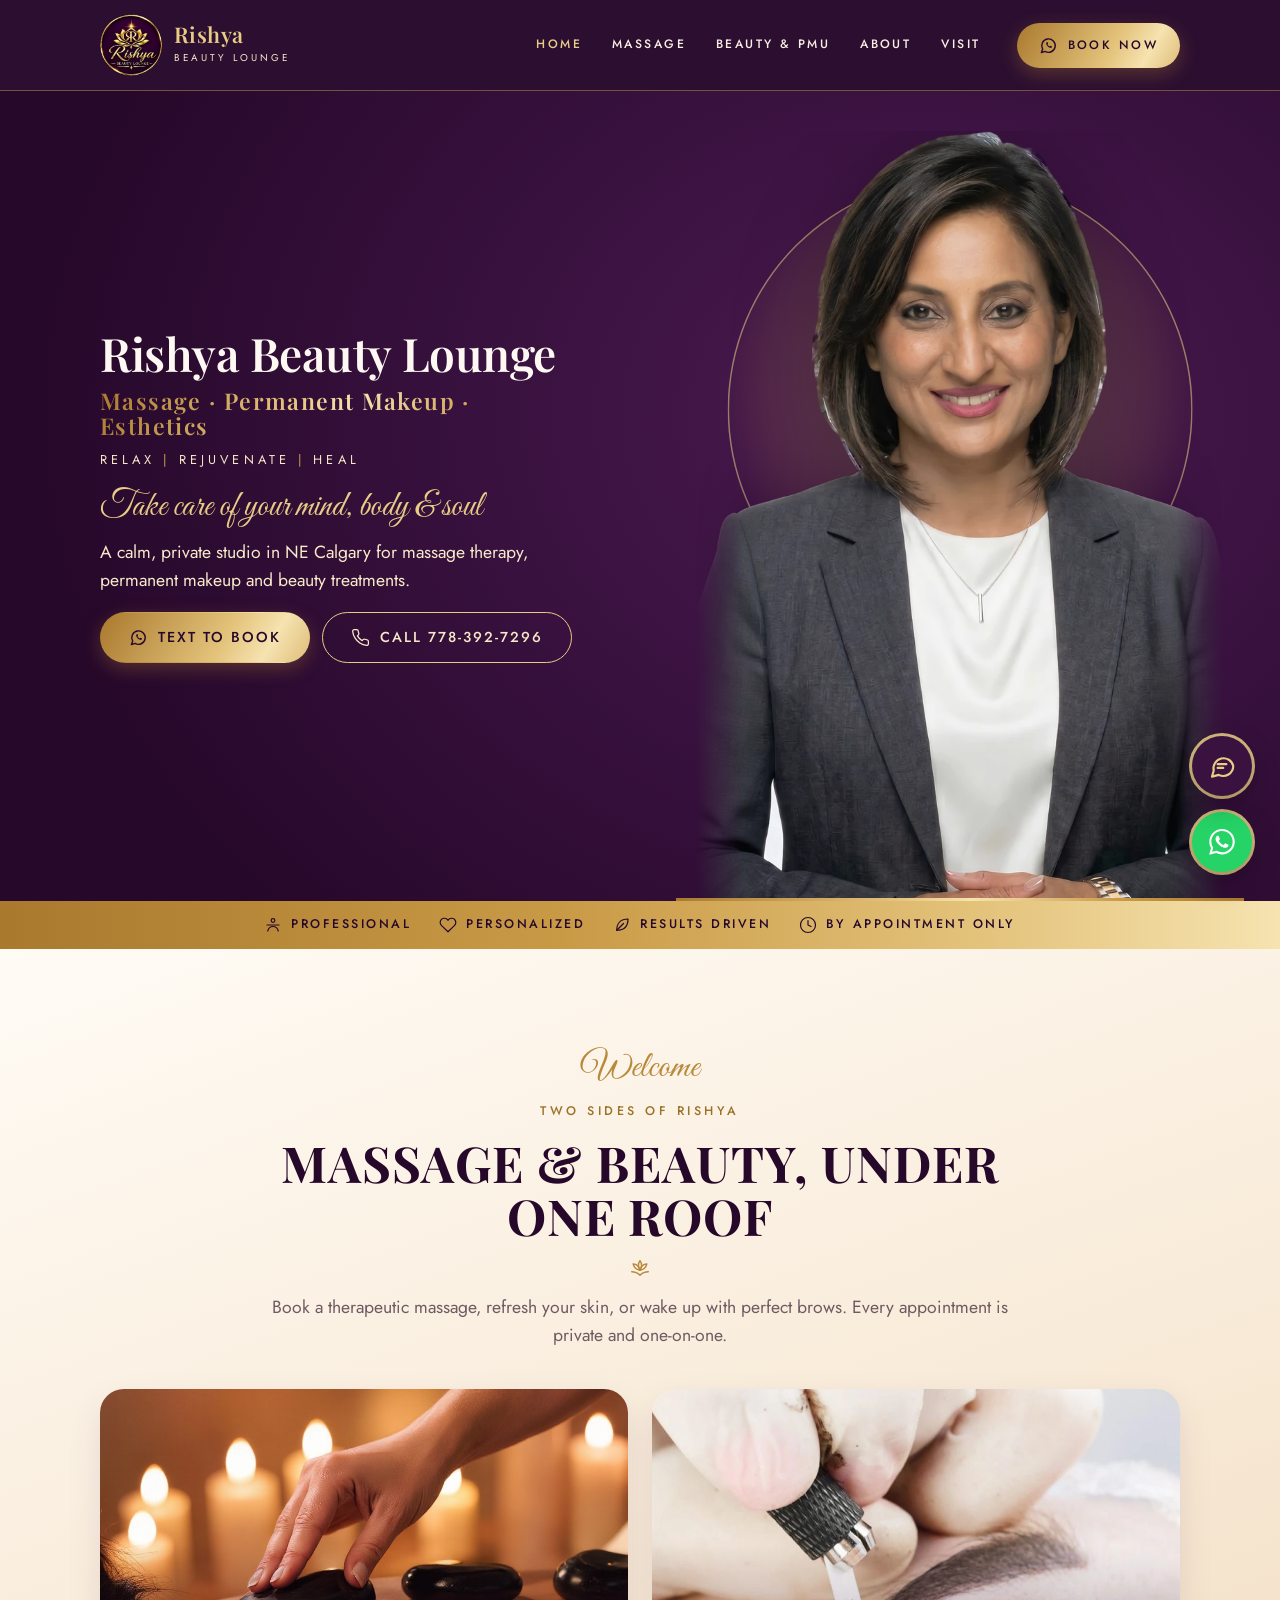
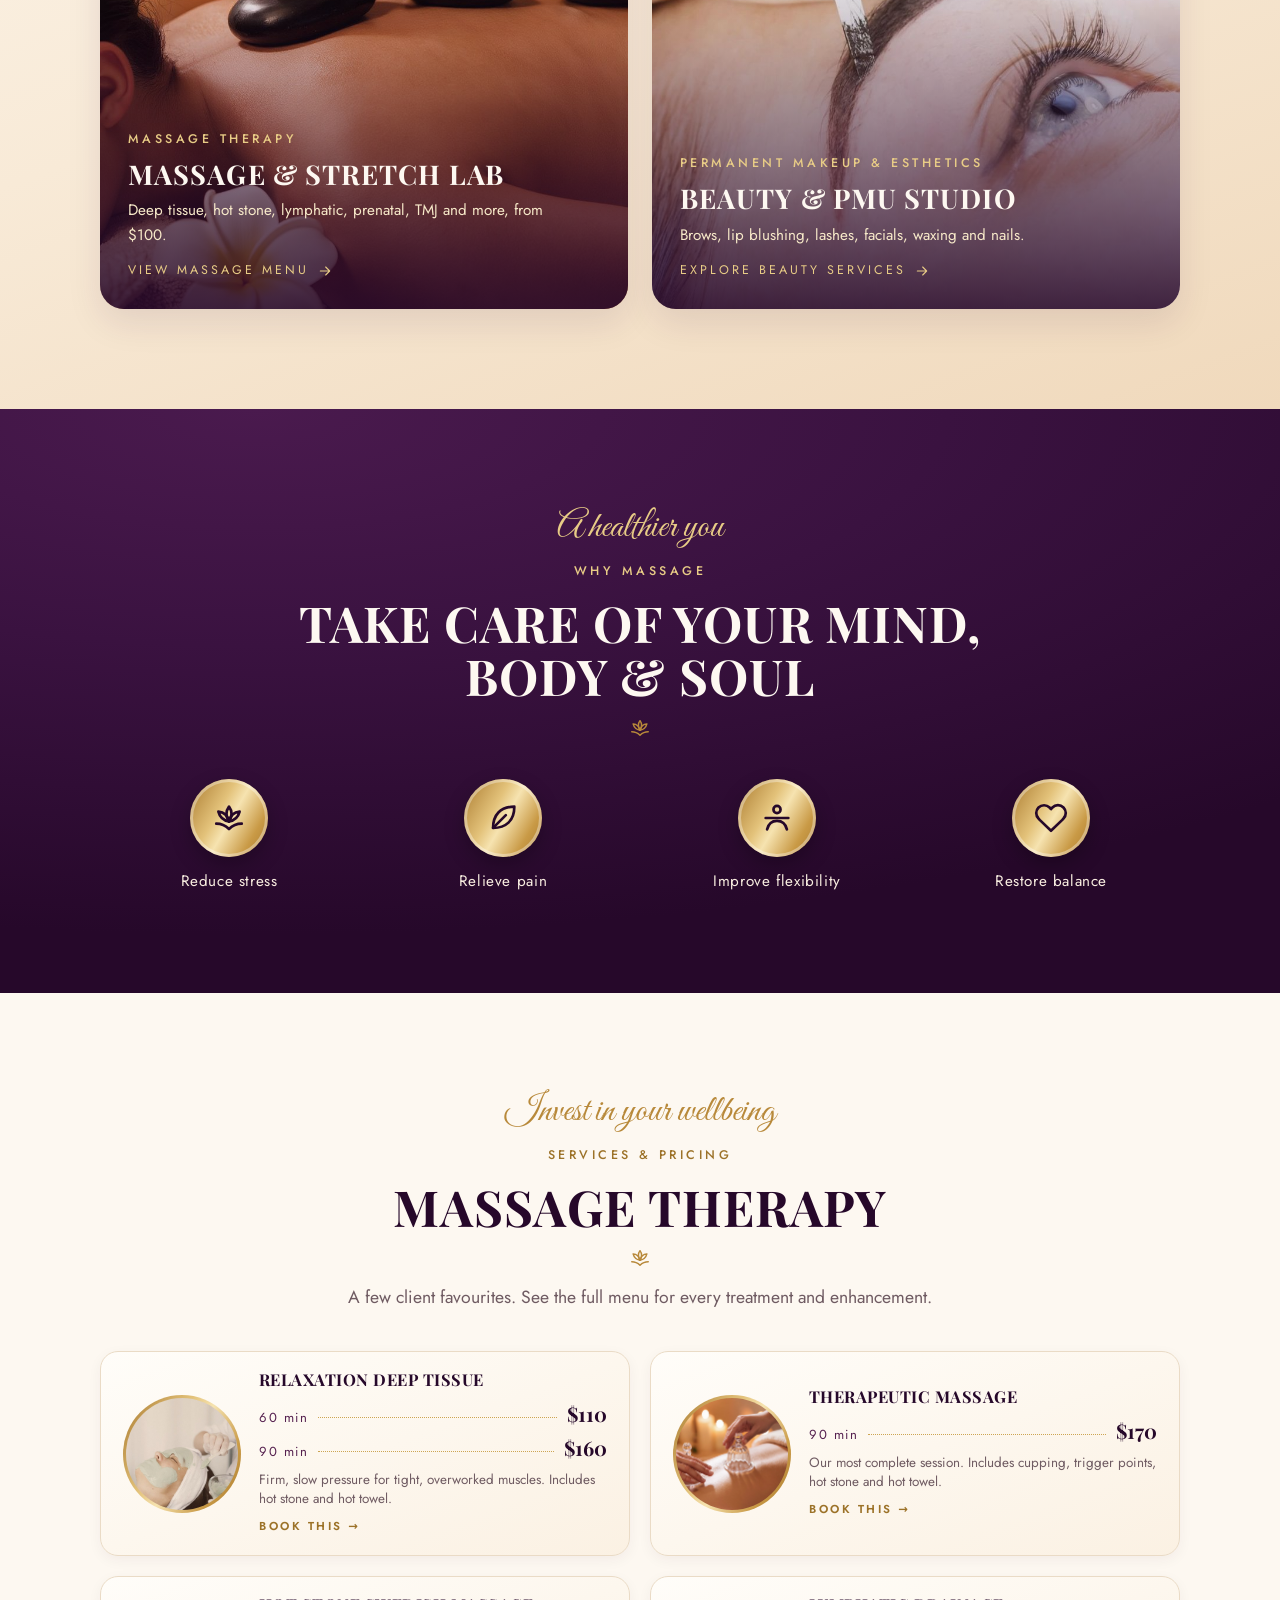
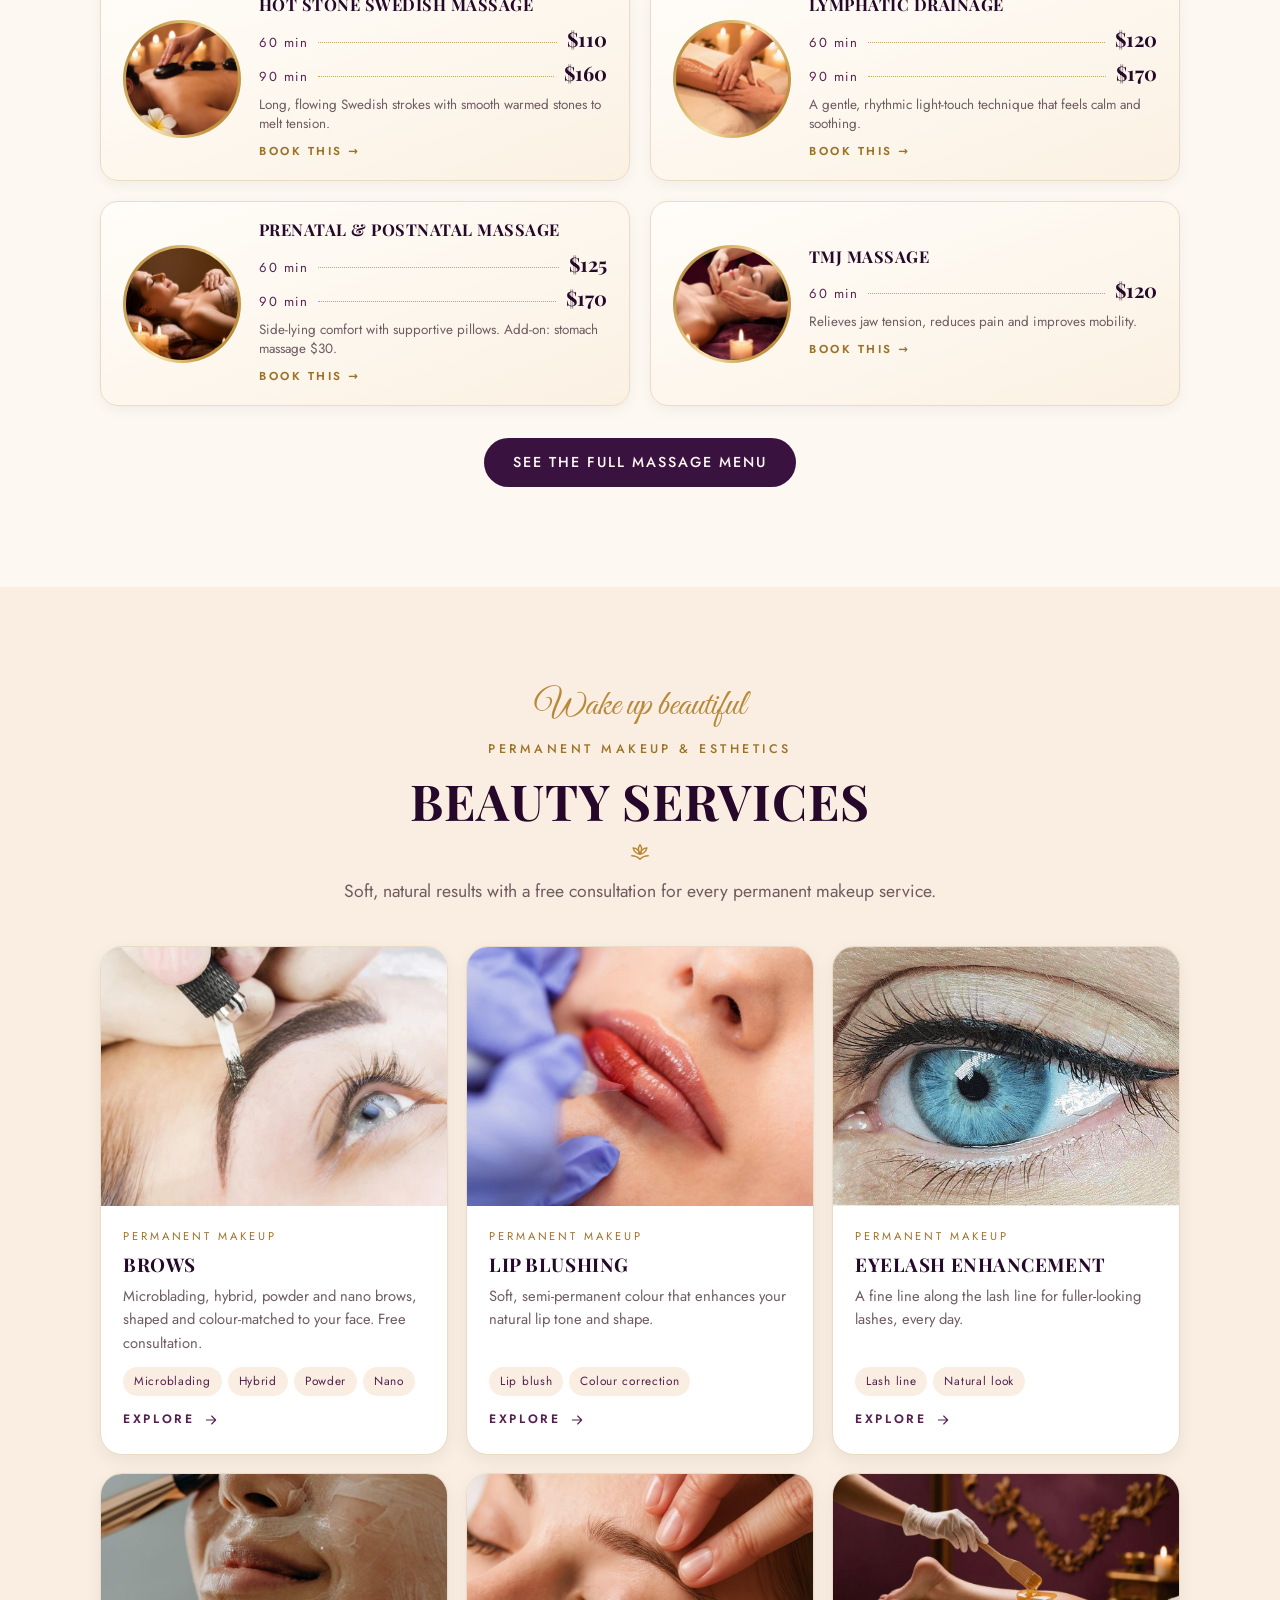
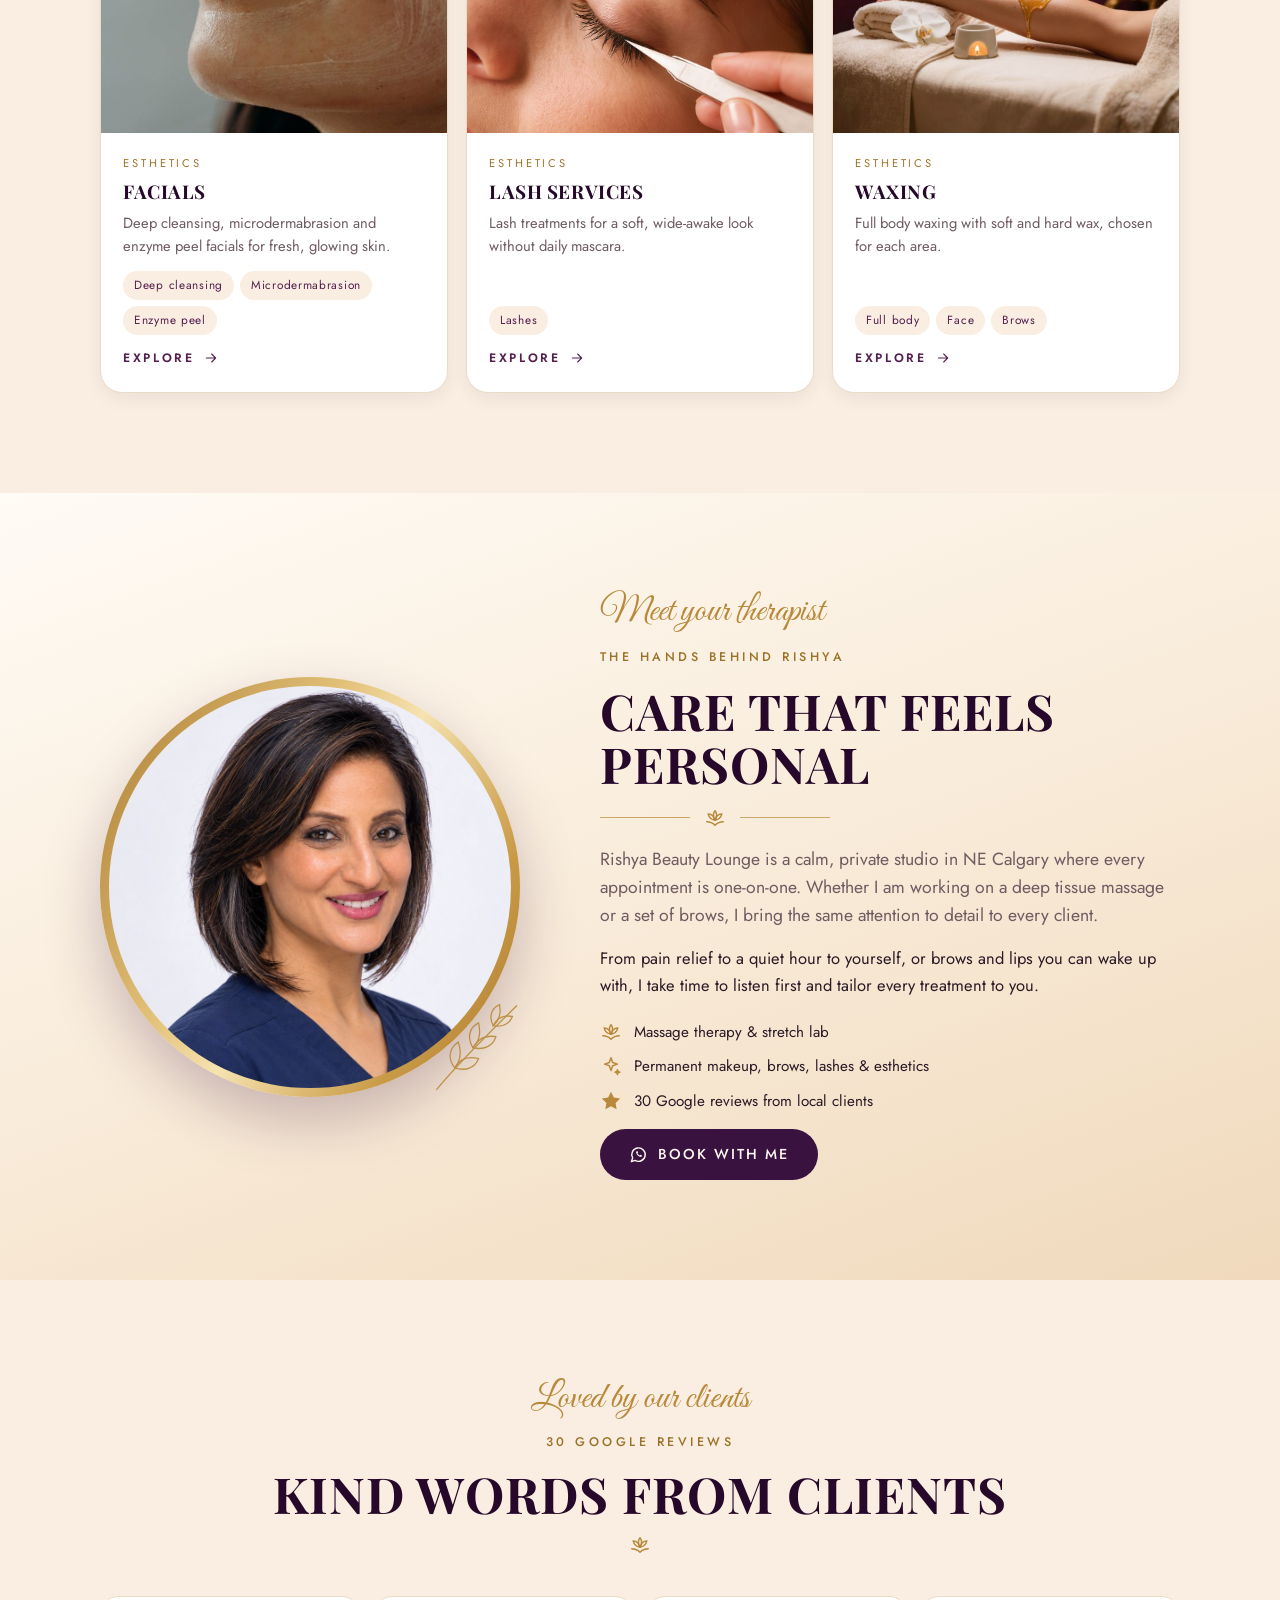
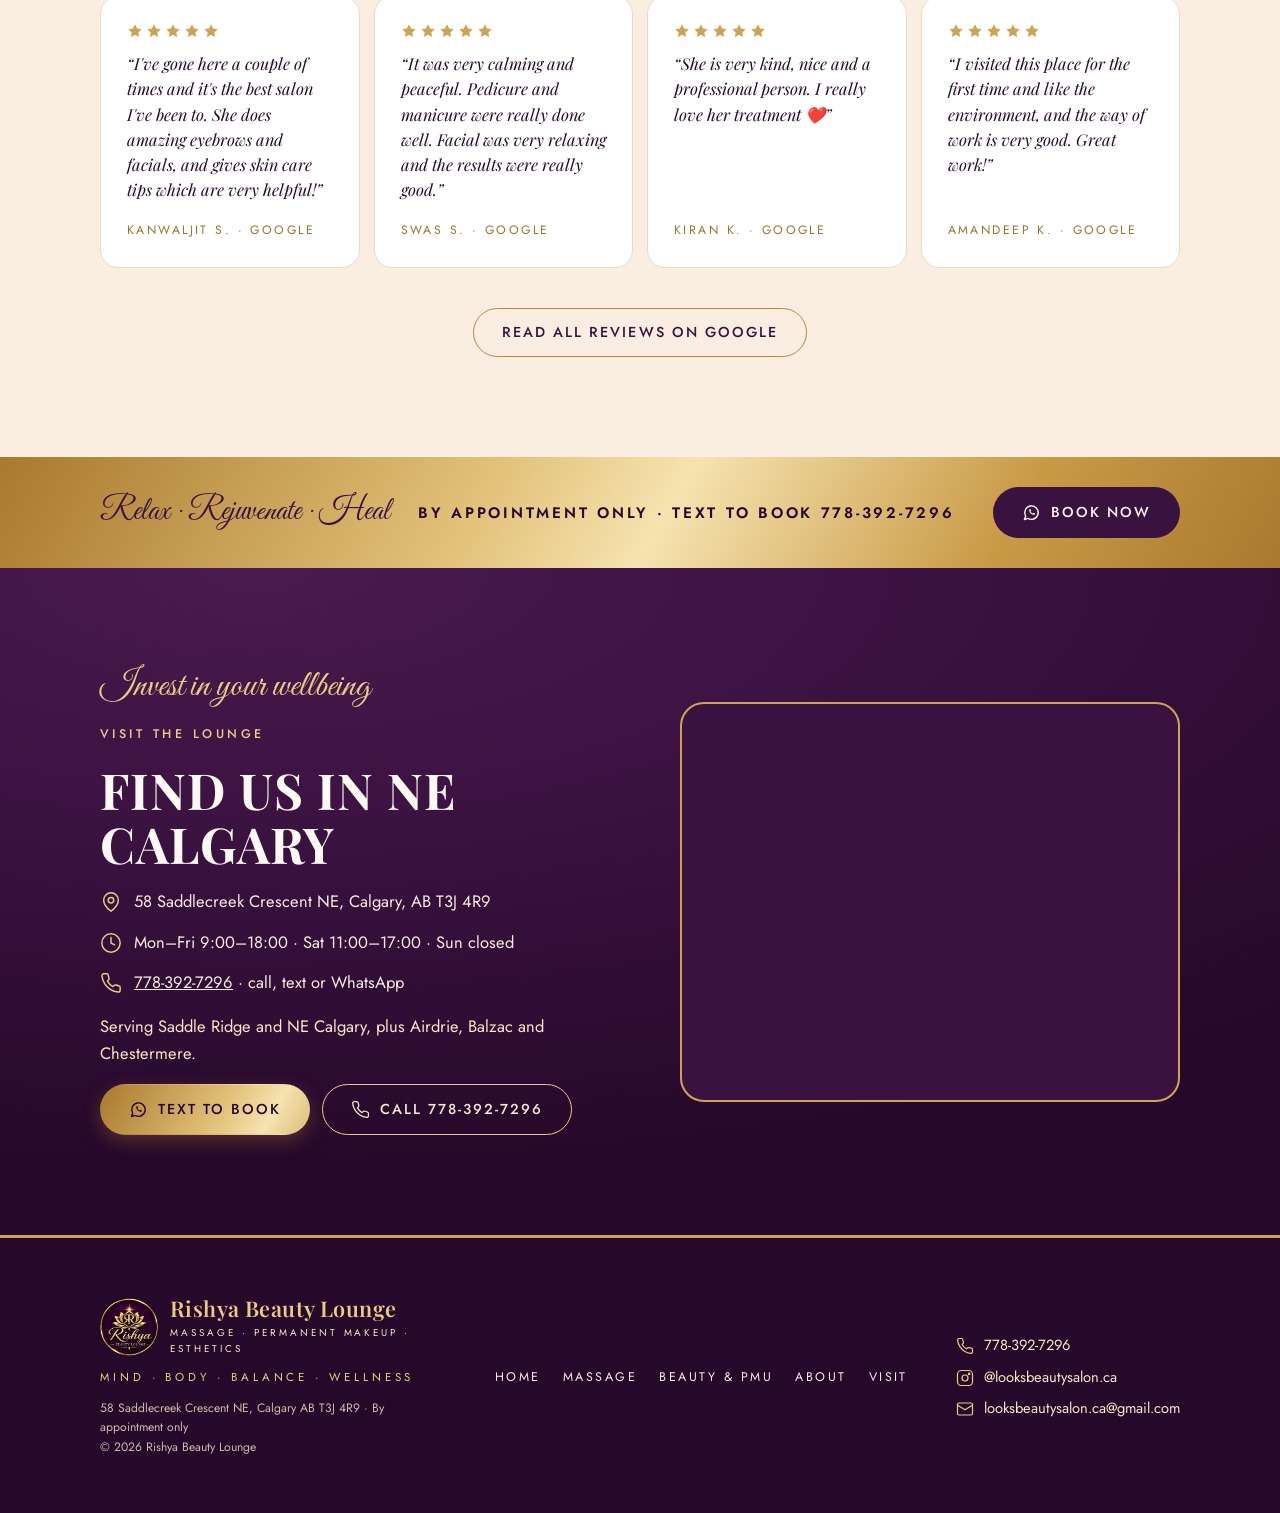
==== commit 80becd82: "Hero: Rishi's enhanced blazer portrait as background-free cutout Co-Authored-By: Claude Opus 5.5 <no" ====
--- a/index.html
+++ b/index.html
@@ -13,7 +13,7 @@
 <link rel="preconnect" href="https://fonts.googleapis.com">
 <link rel="preconnect" href="https://fonts.gstatic.com" crossorigin>
 <link href="https://fonts.googleapis.com/css2?family=Playfair+Display:ital,wght@0,500;0,600;0,700;1,500&family=Jost:wght@400;500;600&family=Great+Vibes&display=swap" rel="stylesheet">
-<link rel="stylesheet" href="assets/styles.css?v=3">
+<link rel="stylesheet" href="assets/styles.css?v=4">
 <script>try{if(sessionStorage.getItem("rishya-intro")||matchMedia("(prefers-reduced-motion: reduce)").matches)document.documentElement.classList.add("no-intro");else document.documentElement.classList.add("intro-on")}catch(e){document.documentElement.classList.add("no-intro")}</script>
 <script type="application/ld+json">{"@context": "https://schema.org", "@type": "HealthAndBeautyBusiness", "name": "Rishya Beauty Lounge", "alternateName": "Looks Beauty Salon", "url": "https://looksbeautysalon.ca/", "telephone": "+17783927296", "email": "looksbeautysalon.ca@gmail.com", "image": "https://looksbeautysalon.ca/assets/img/logo.png", "priceRange": "$$", "address": {"@type": "PostalAddress", "streetAddress": "58 Saddlecreek Crescent NE", "addressLocality": "Calgary", "addressRegion": "AB", "postalCode": "T3J 4R9", "addressCountry": "CA"}, "openingHoursSpecification": [{"@type": "OpeningHoursSpecification", "dayOfWeek": ["Monday", "Tuesday", "Wednesday", "Thursday", "Friday"], "opens": "09:00", "closes": "18:00"}, {"@type": "OpeningHoursSpecification", "dayOfWeek": "Saturday", "opens": "11:00", "closes": "17:00"}], "areaServed": ["Calgary", "Airdrie", "Balzac", "Chestermere"], "sameAs": ["https://www.instagram.com/looksbeautysalon.ca/"]}</script>
 </head>
@@ -56,7 +56,7 @@
 </div>
     </div>
     <div class="hero-right">
-      <figure class="cutout"><span class="halo" aria-hidden="true"></span><img src="assets/img/rishi-cutout.webp?v=3" alt="Your therapist at Rishya Beauty Lounge" width="694" height="1000" fetchpriority="high"></figure>
+      <figure class="cutout"><span class="halo" aria-hidden="true"></span><img src="assets/img/rishi-blazer-cutout.webp?v=1" alt="Your therapist at Rishya Beauty Lounge" width="760" height="1108" fetchpriority="high"></figure>
     </div>
   </div>
 </section>
--- a/assets/styles.css
+++ b/assets/styles.css
@@ -454,3 +454,6 @@
 .err-links svg{width:16px;height:16px}
 @keyframes err-breathe{50%{box-shadow:0 0 0 10px rgba(232,204,134,.08),0 0 40px rgba(232,204,134,.25)}}
 @media (prefers-reduced-motion:reduce){.err-code span{animation:none}}
+
+/* blazer portrait: soften the straight shoulder edges of the photo */
+.cutout img{-webkit-mask-image:linear-gradient(to right,transparent 0,#000 9%,#000 91%,transparent 100%);mask-image:linear-gradient(to right,transparent 0,#000 9%,#000 91%,transparent 100%)}
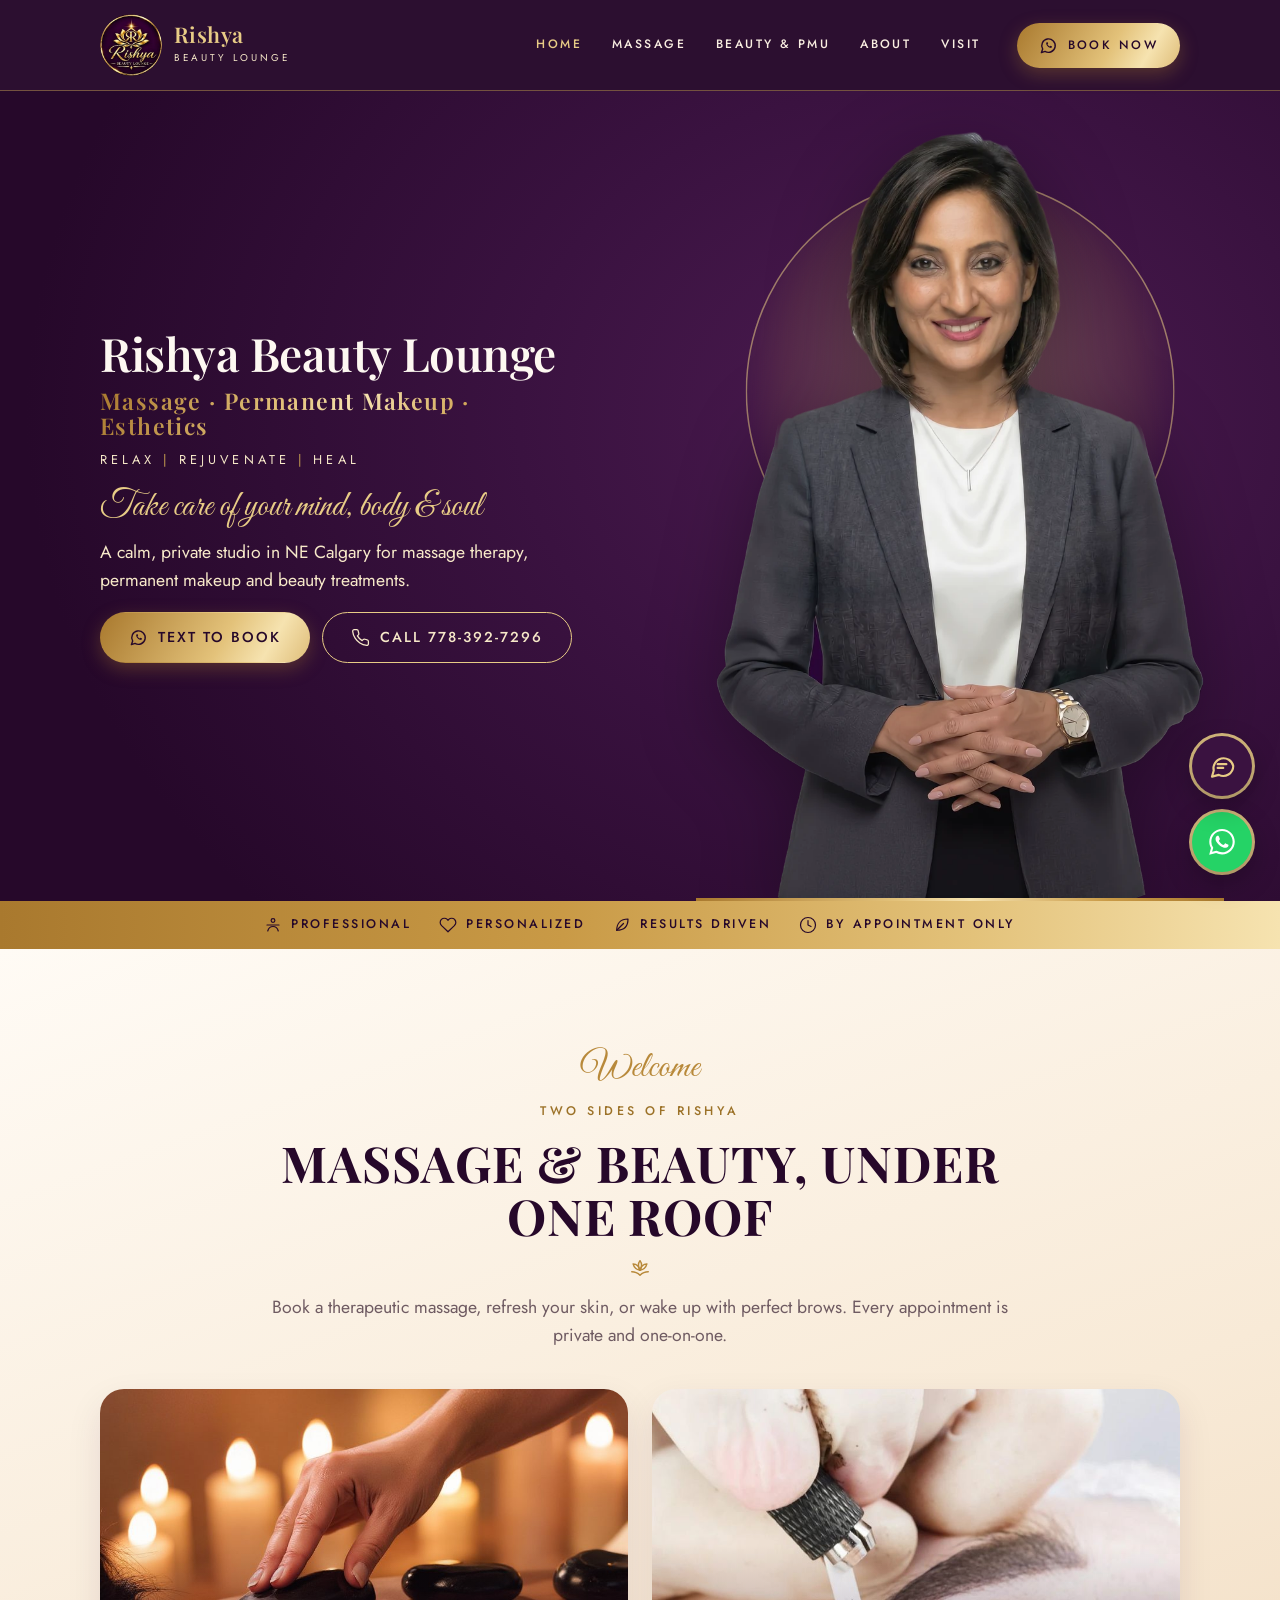
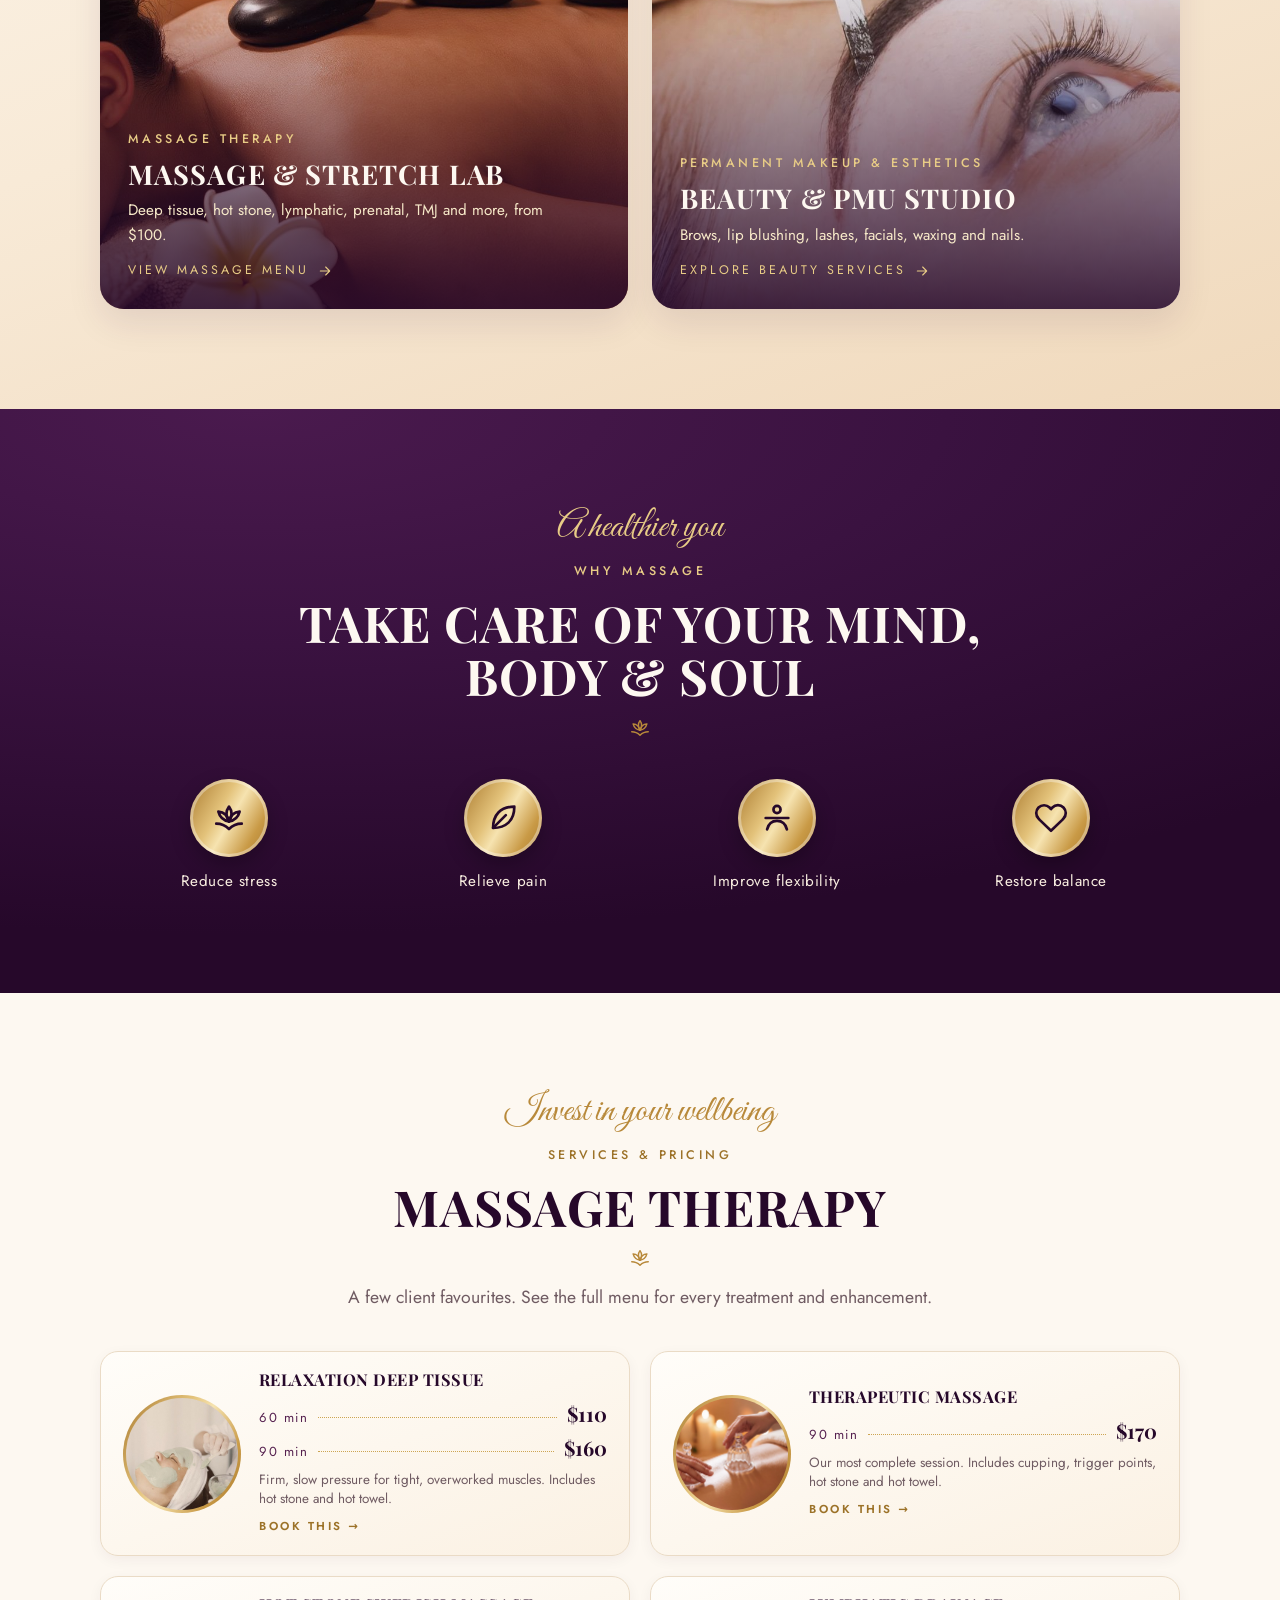
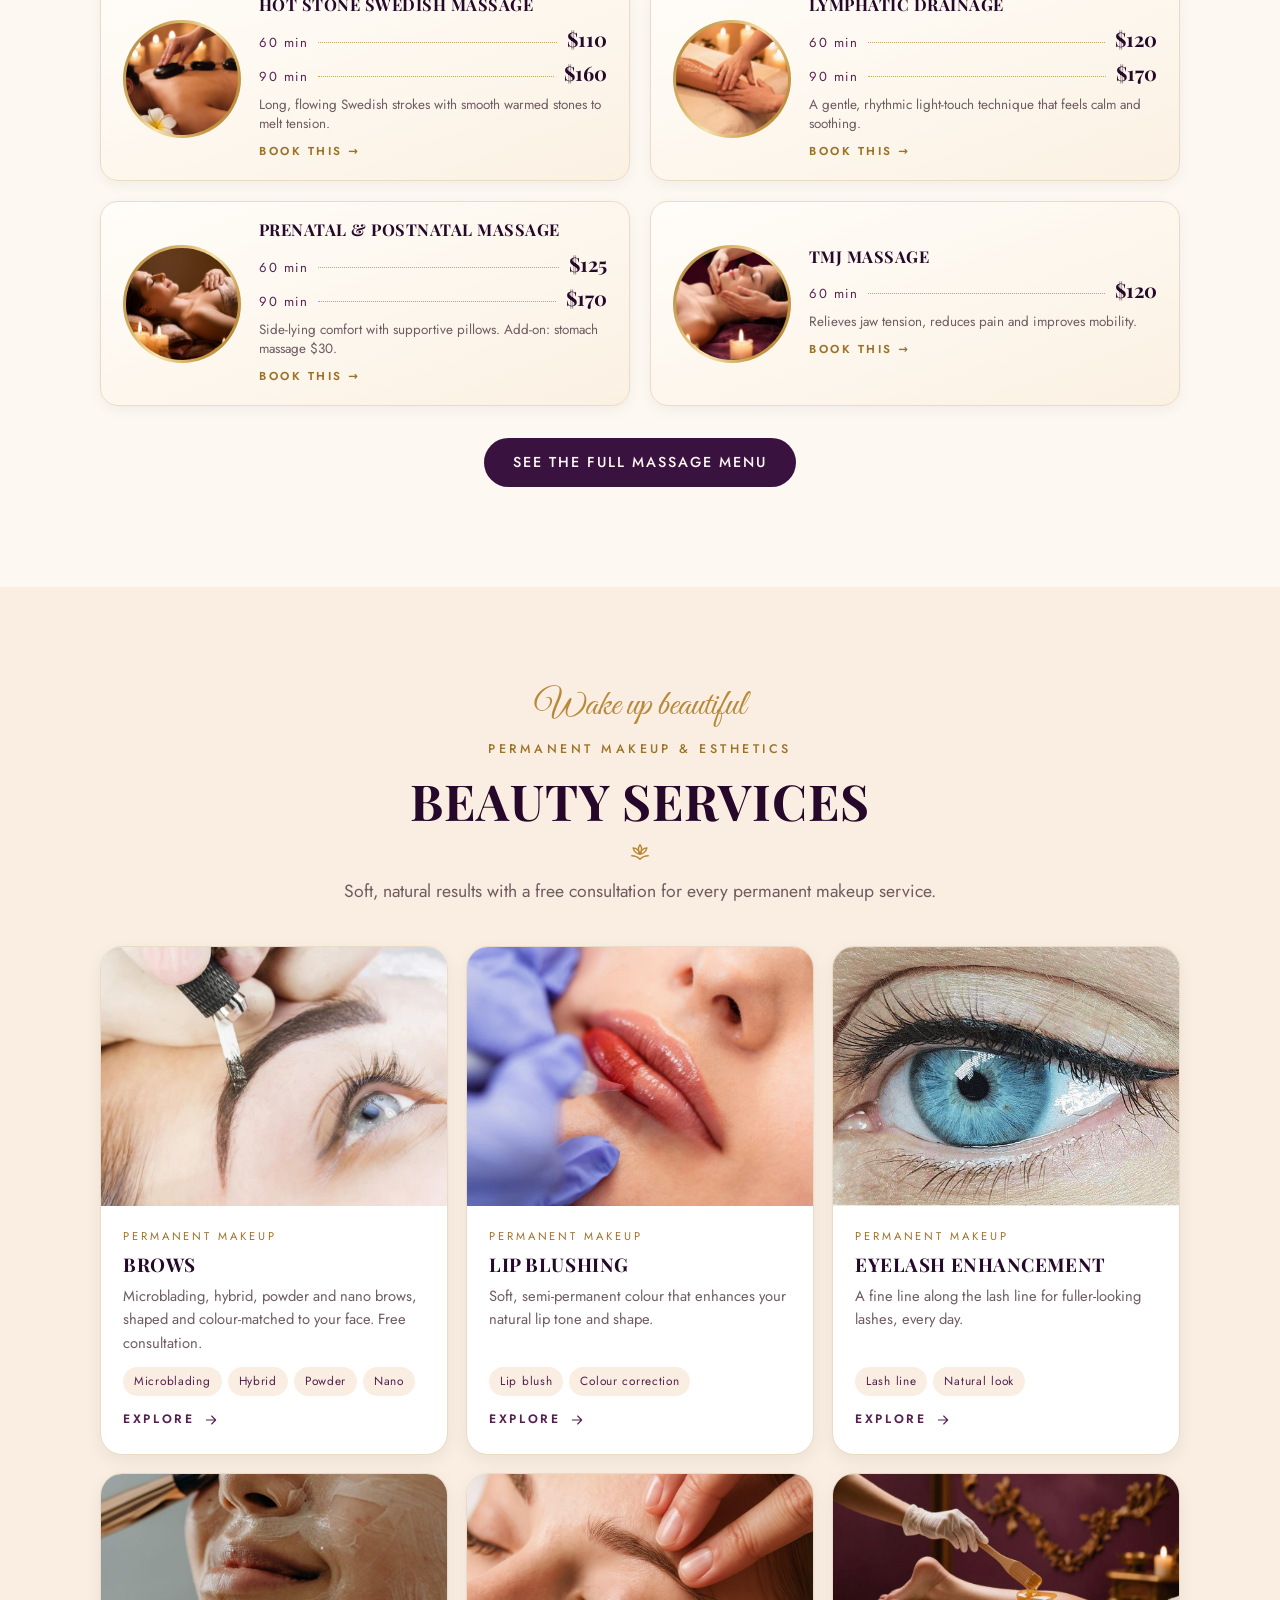
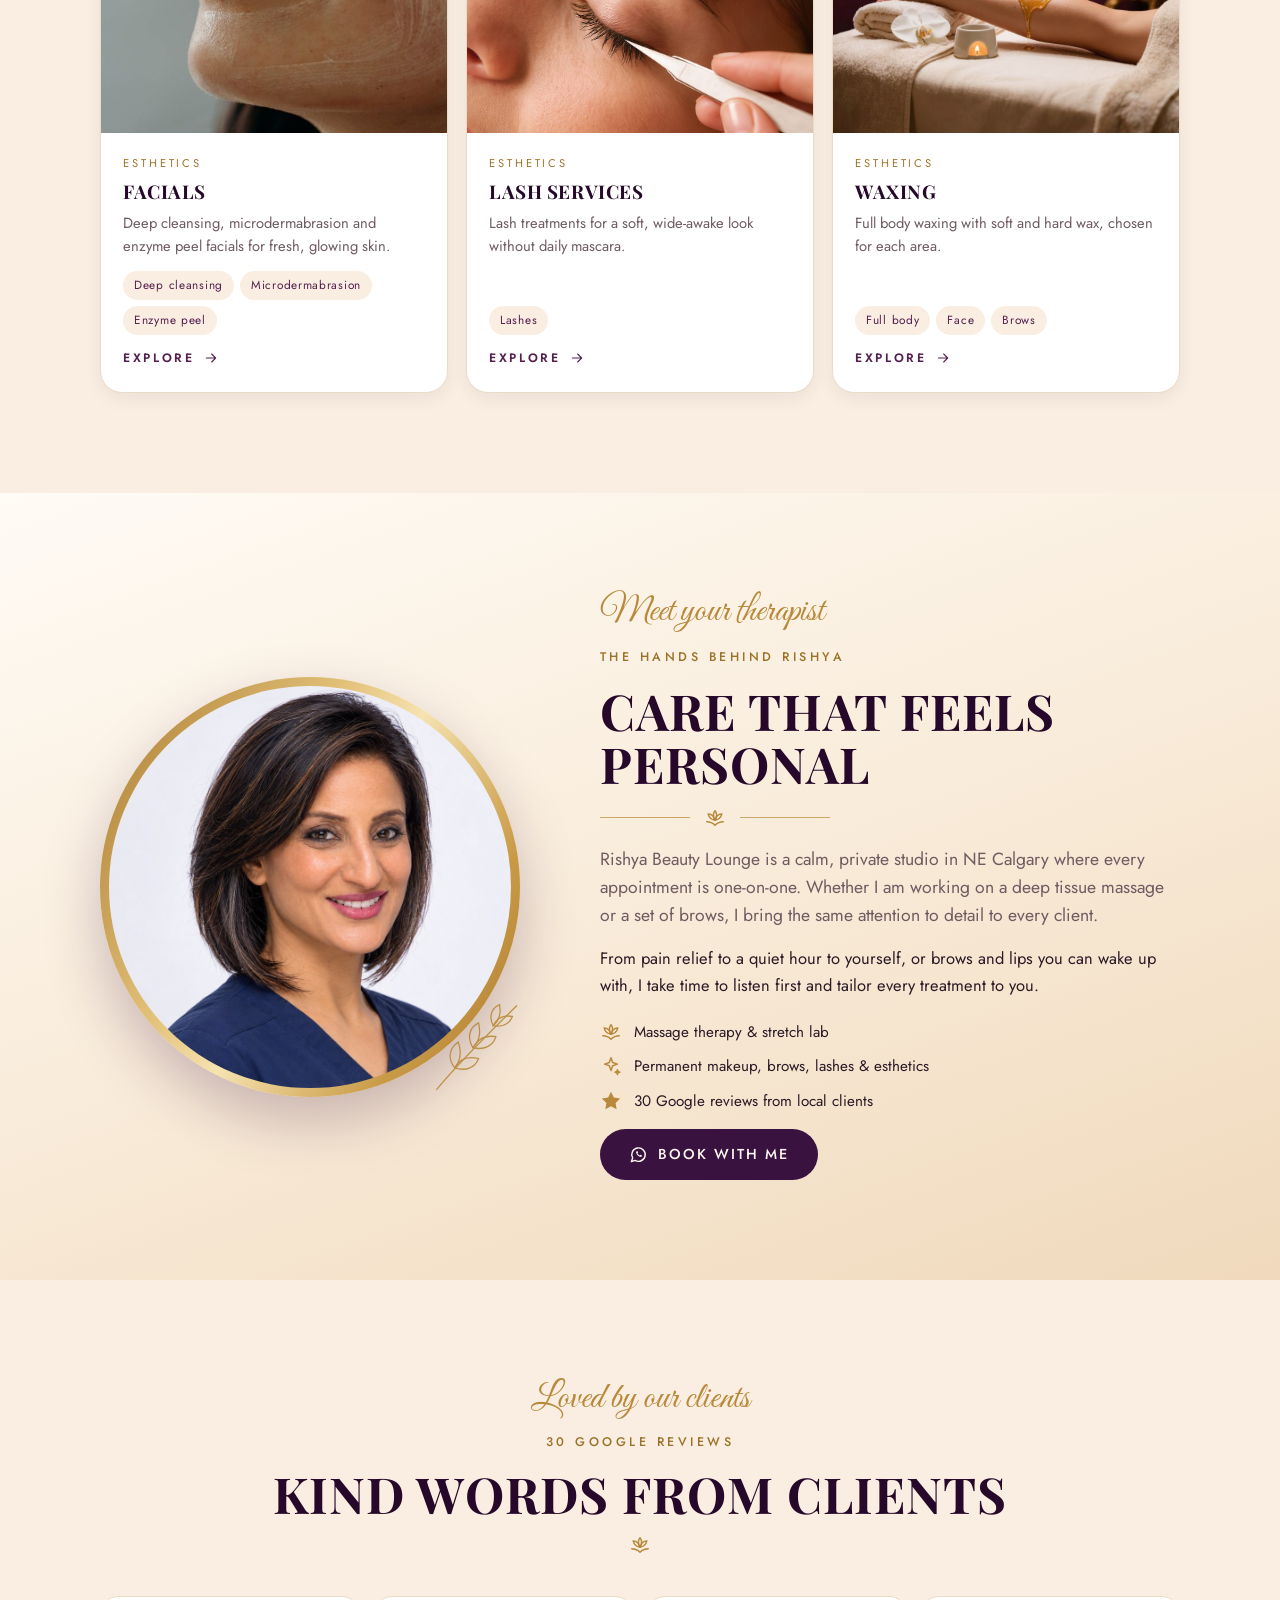
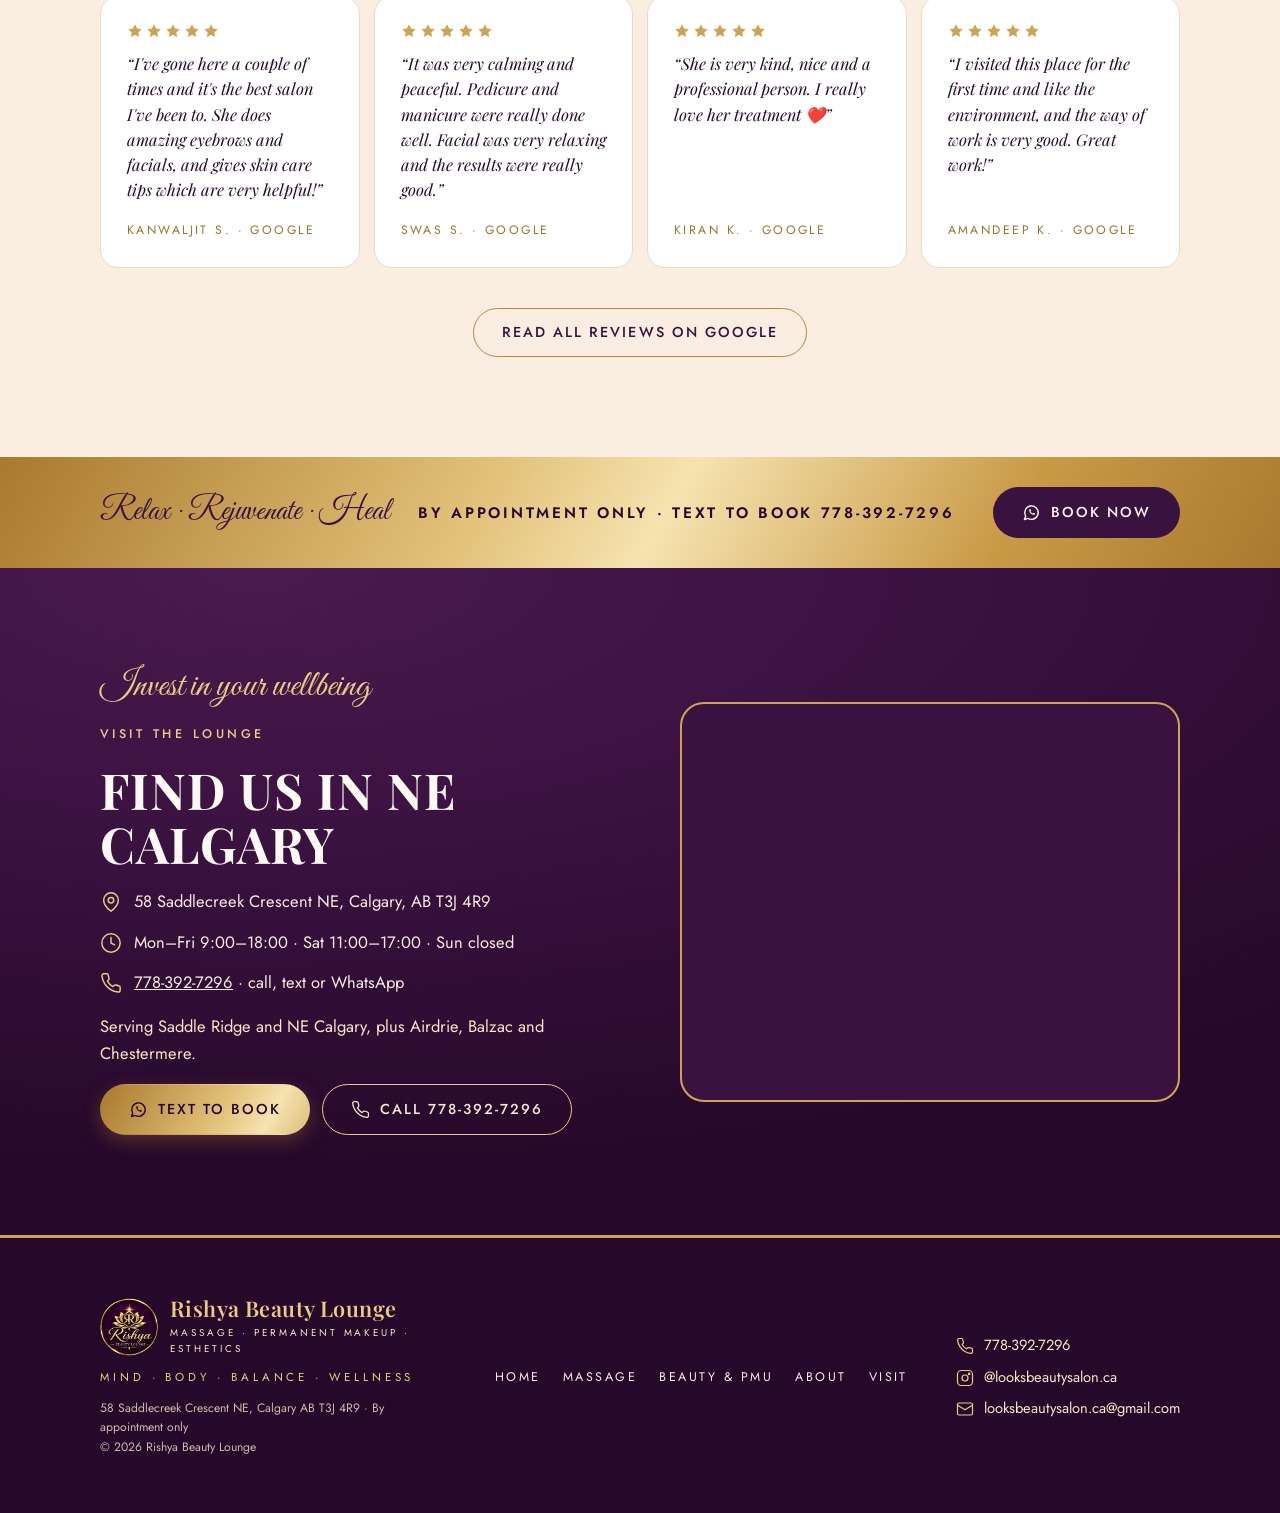
==== commit 48e3f10f: "Hero: show Rishi's full clasped hands Co-Authored-By: Claude Opus 5.5 <noreply@anthropic.com> Claude" ====
--- a/index.html
+++ b/index.html
@@ -13,7 +13,7 @@
 <link rel="preconnect" href="https://fonts.googleapis.com">
 <link rel="preconnect" href="https://fonts.gstatic.com" crossorigin>
 <link href="https://fonts.googleapis.com/css2?family=Playfair+Display:ital,wght@0,500;0,600;0,700;1,500&family=Jost:wght@400;500;600&family=Great+Vibes&display=swap" rel="stylesheet">
-<link rel="stylesheet" href="assets/styles.css?v=4">
+<link rel="stylesheet" href="assets/styles.css?v=5">
 <script>try{if(sessionStorage.getItem("rishya-intro")||matchMedia("(prefers-reduced-motion: reduce)").matches)document.documentElement.classList.add("no-intro");else document.documentElement.classList.add("intro-on")}catch(e){document.documentElement.classList.add("no-intro")}</script>
 <script type="application/ld+json">{"@context": "https://schema.org", "@type": "HealthAndBeautyBusiness", "name": "Rishya Beauty Lounge", "alternateName": "Looks Beauty Salon", "url": "https://looksbeautysalon.ca/", "telephone": "+17783927296", "email": "looksbeautysalon.ca@gmail.com", "image": "https://looksbeautysalon.ca/assets/img/logo.png", "priceRange": "$$", "address": {"@type": "PostalAddress", "streetAddress": "58 Saddlecreek Crescent NE", "addressLocality": "Calgary", "addressRegion": "AB", "postalCode": "T3J 4R9", "addressCountry": "CA"}, "openingHoursSpecification": [{"@type": "OpeningHoursSpecification", "dayOfWeek": ["Monday", "Tuesday", "Wednesday", "Thursday", "Friday"], "opens": "09:00", "closes": "18:00"}, {"@type": "OpeningHoursSpecification", "dayOfWeek": "Saturday", "opens": "11:00", "closes": "17:00"}], "areaServed": ["Calgary", "Airdrie", "Balzac", "Chestermere"], "sameAs": ["https://www.instagram.com/looksbeautysalon.ca/"]}</script>
 </head>
@@ -56,7 +56,7 @@
 </div>
     </div>
     <div class="hero-right">
-      <figure class="cutout"><span class="halo" aria-hidden="true"></span><img src="assets/img/rishi-blazer-cutout.webp?v=1" alt="Your therapist at Rishya Beauty Lounge" width="760" height="1108" fetchpriority="high"></figure>
+      <figure class="cutout"><span class="halo" aria-hidden="true"></span><img src="assets/img/rishi-blazer-cutout.webp?v=2" alt="Your therapist at Rishya Beauty Lounge" width="760" height="1201" fetchpriority="high"></figure>
     </div>
   </div>
 </section>
--- a/assets/styles.css
+++ b/assets/styles.css
@@ -455,5 +455,3 @@
 @keyframes err-breathe{50%{box-shadow:0 0 0 10px rgba(232,204,134,.08),0 0 40px rgba(232,204,134,.25)}}
 @media (prefers-reduced-motion:reduce){.err-code span{animation:none}}
 
-/* blazer portrait: soften the straight shoulder edges of the photo */
-.cutout img{-webkit-mask-image:linear-gradient(to right,transparent 0,#000 9%,#000 91%,transparent 100%);mask-image:linear-gradient(to right,transparent 0,#000 9%,#000 91%,transparent 100%)}
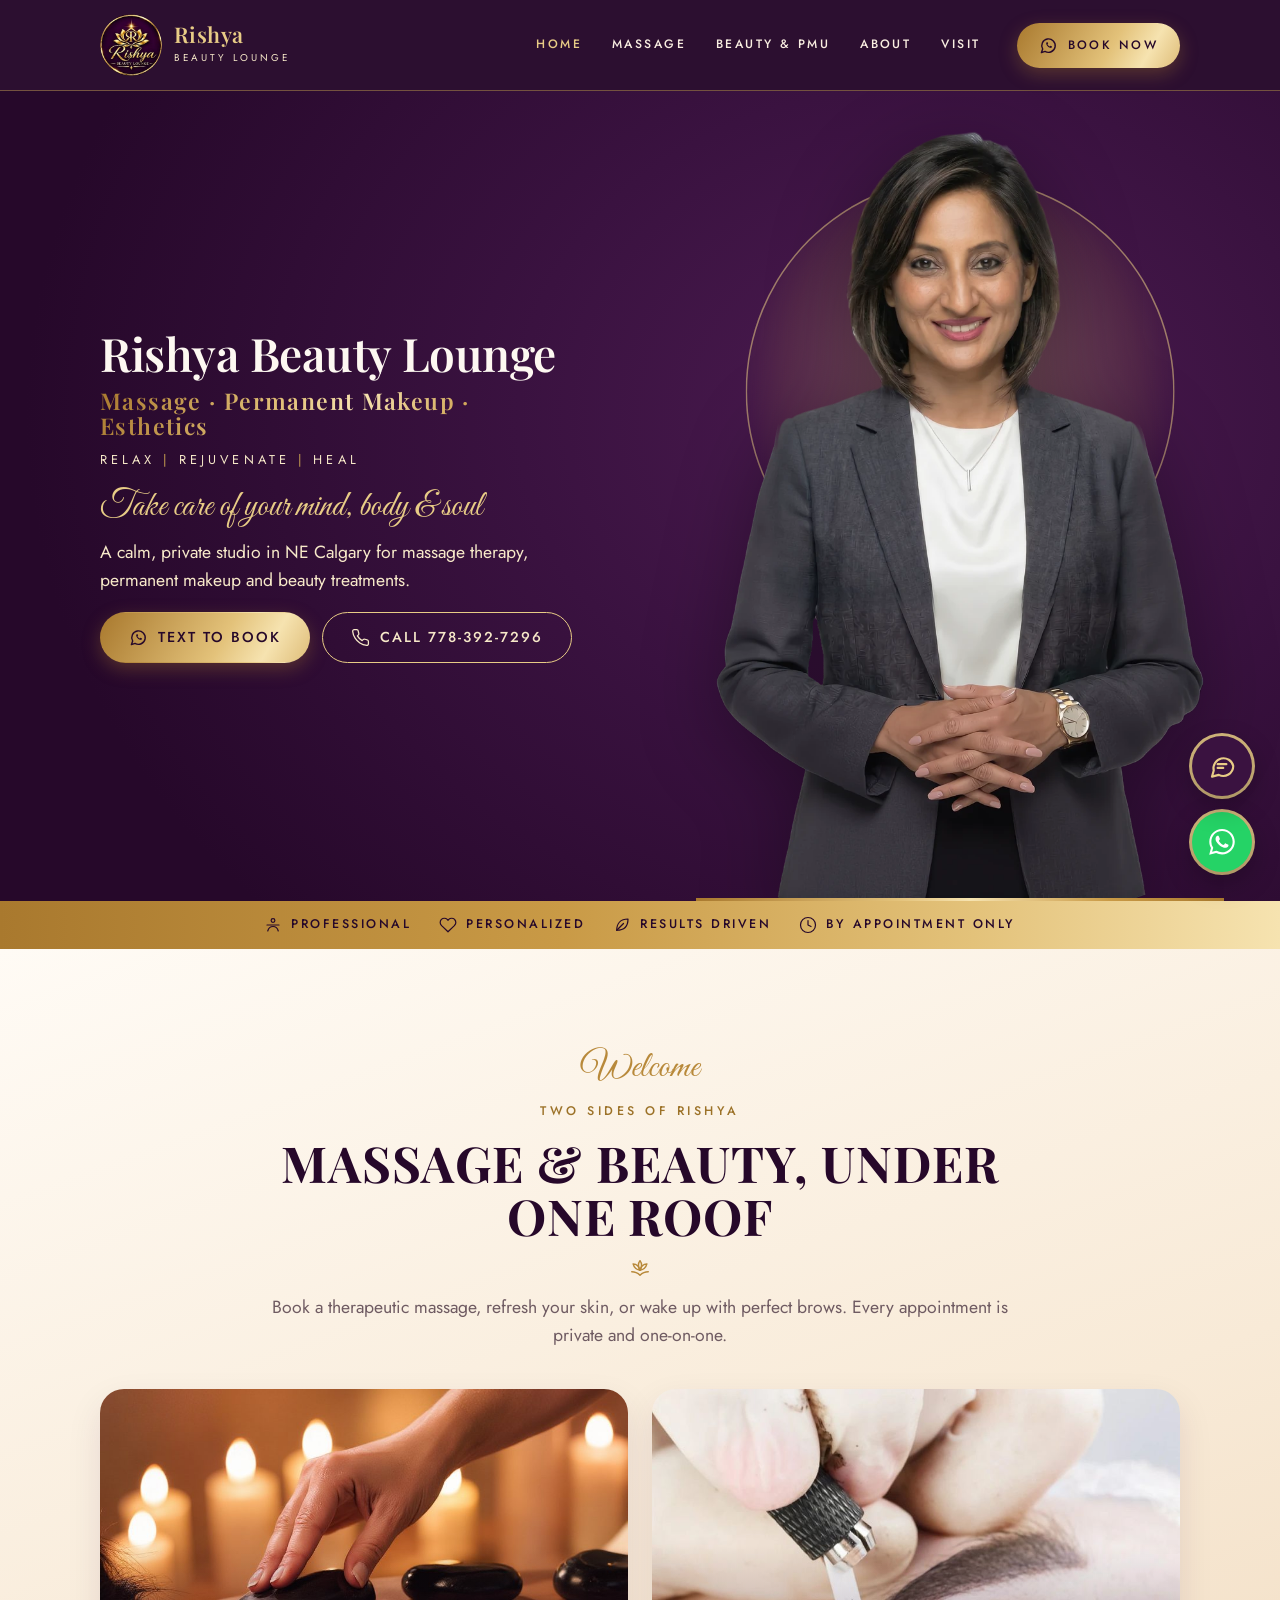
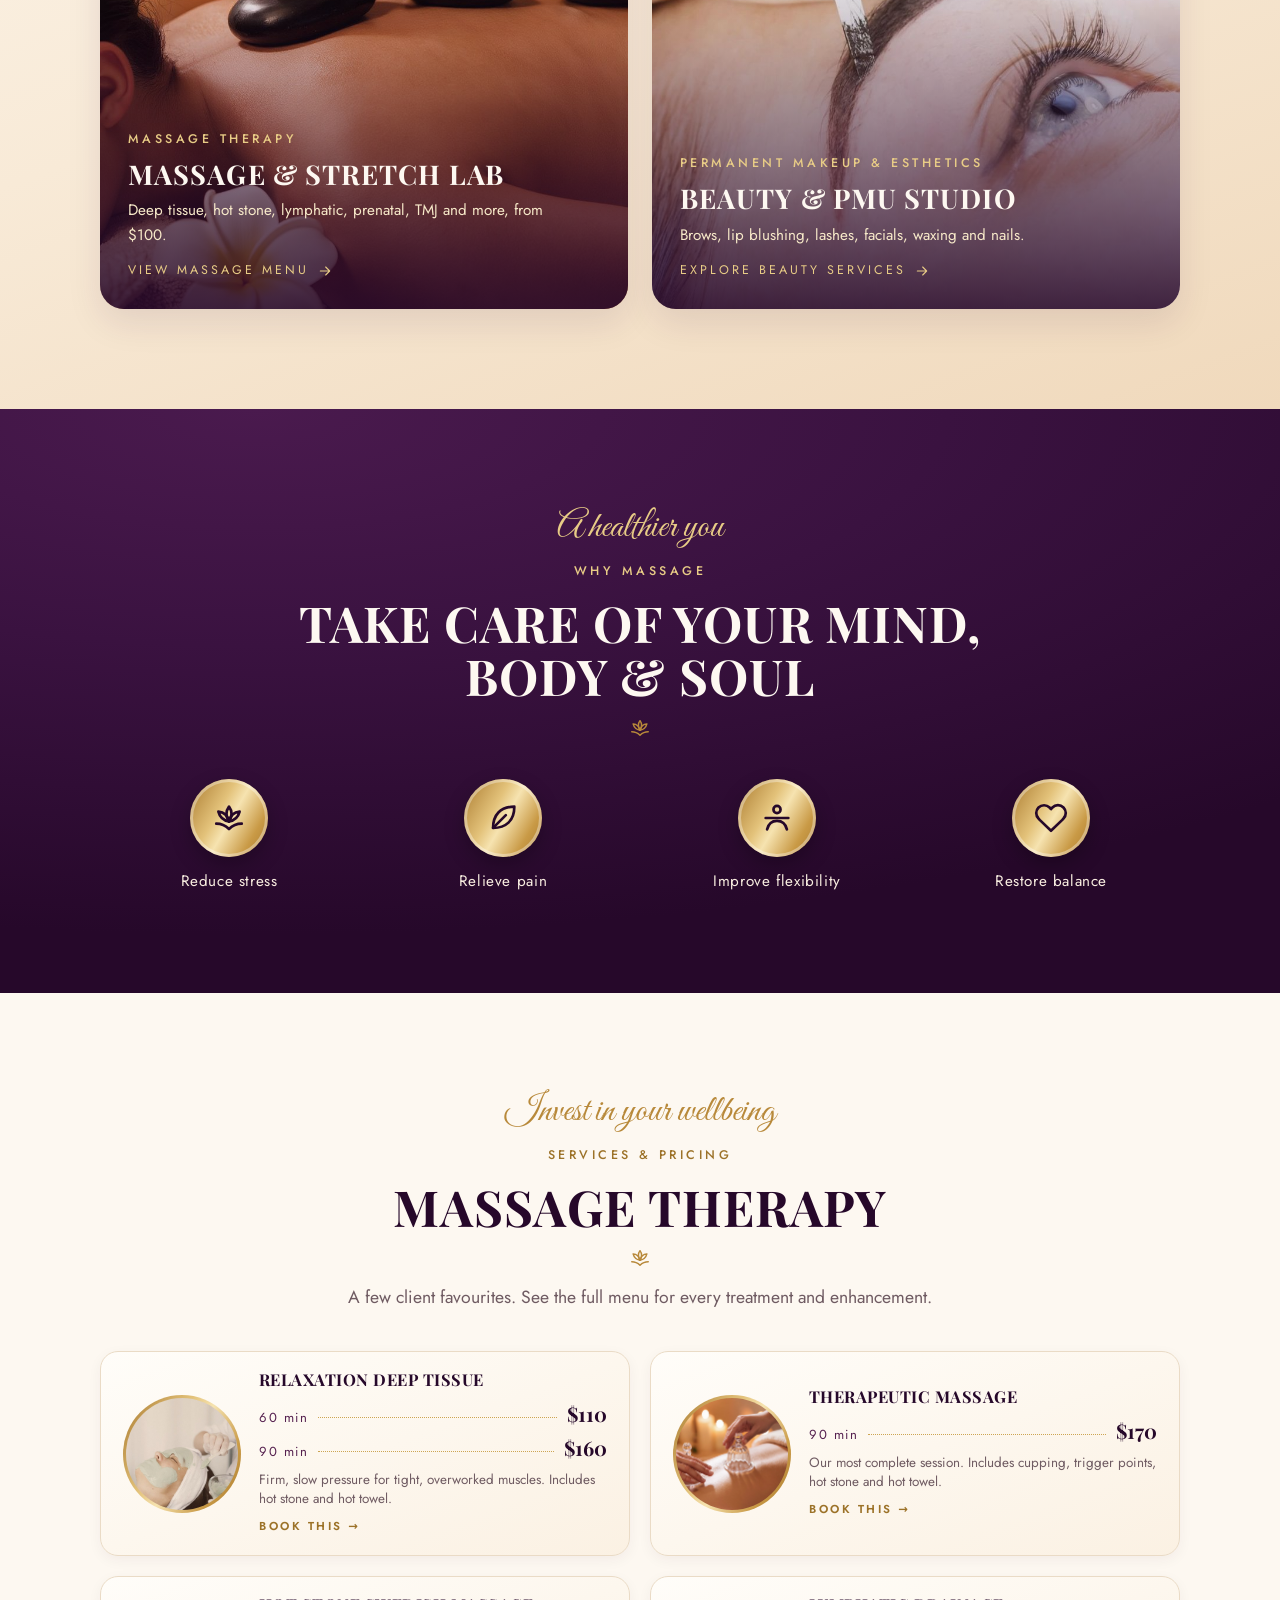
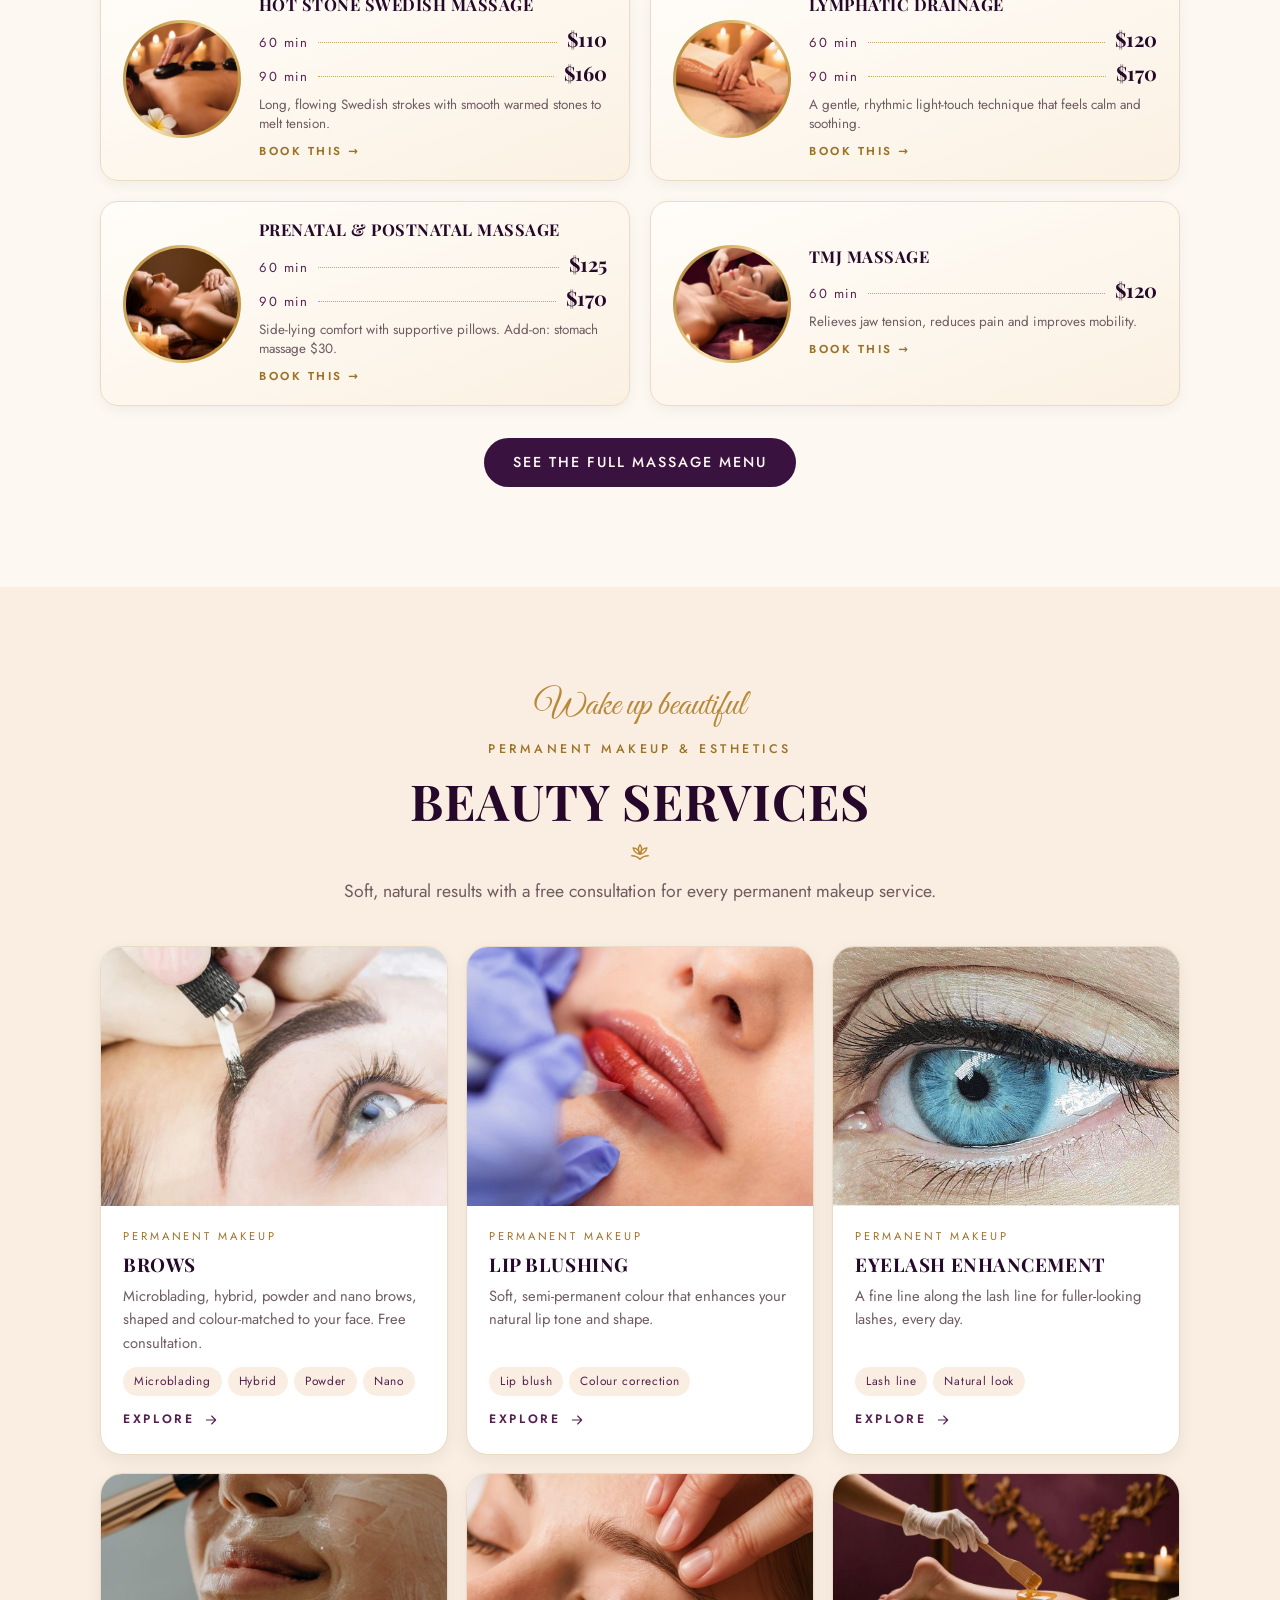
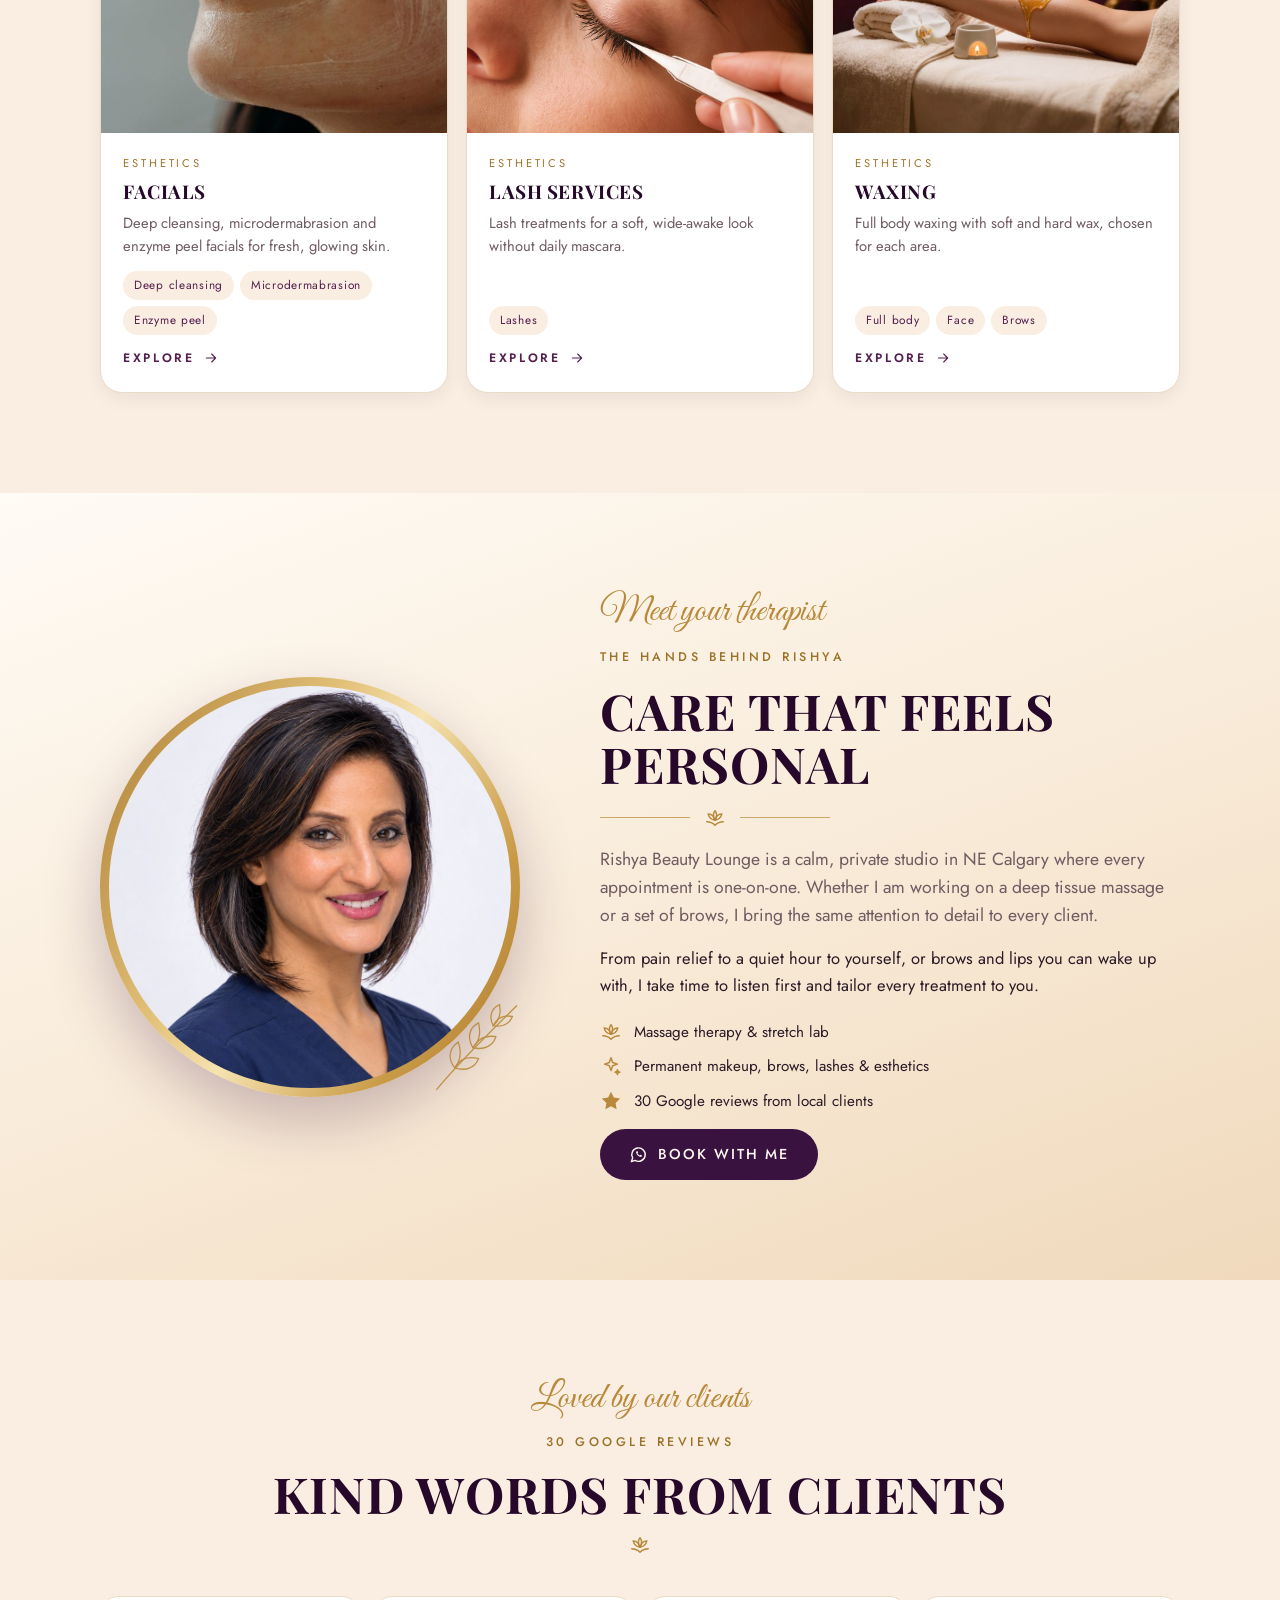
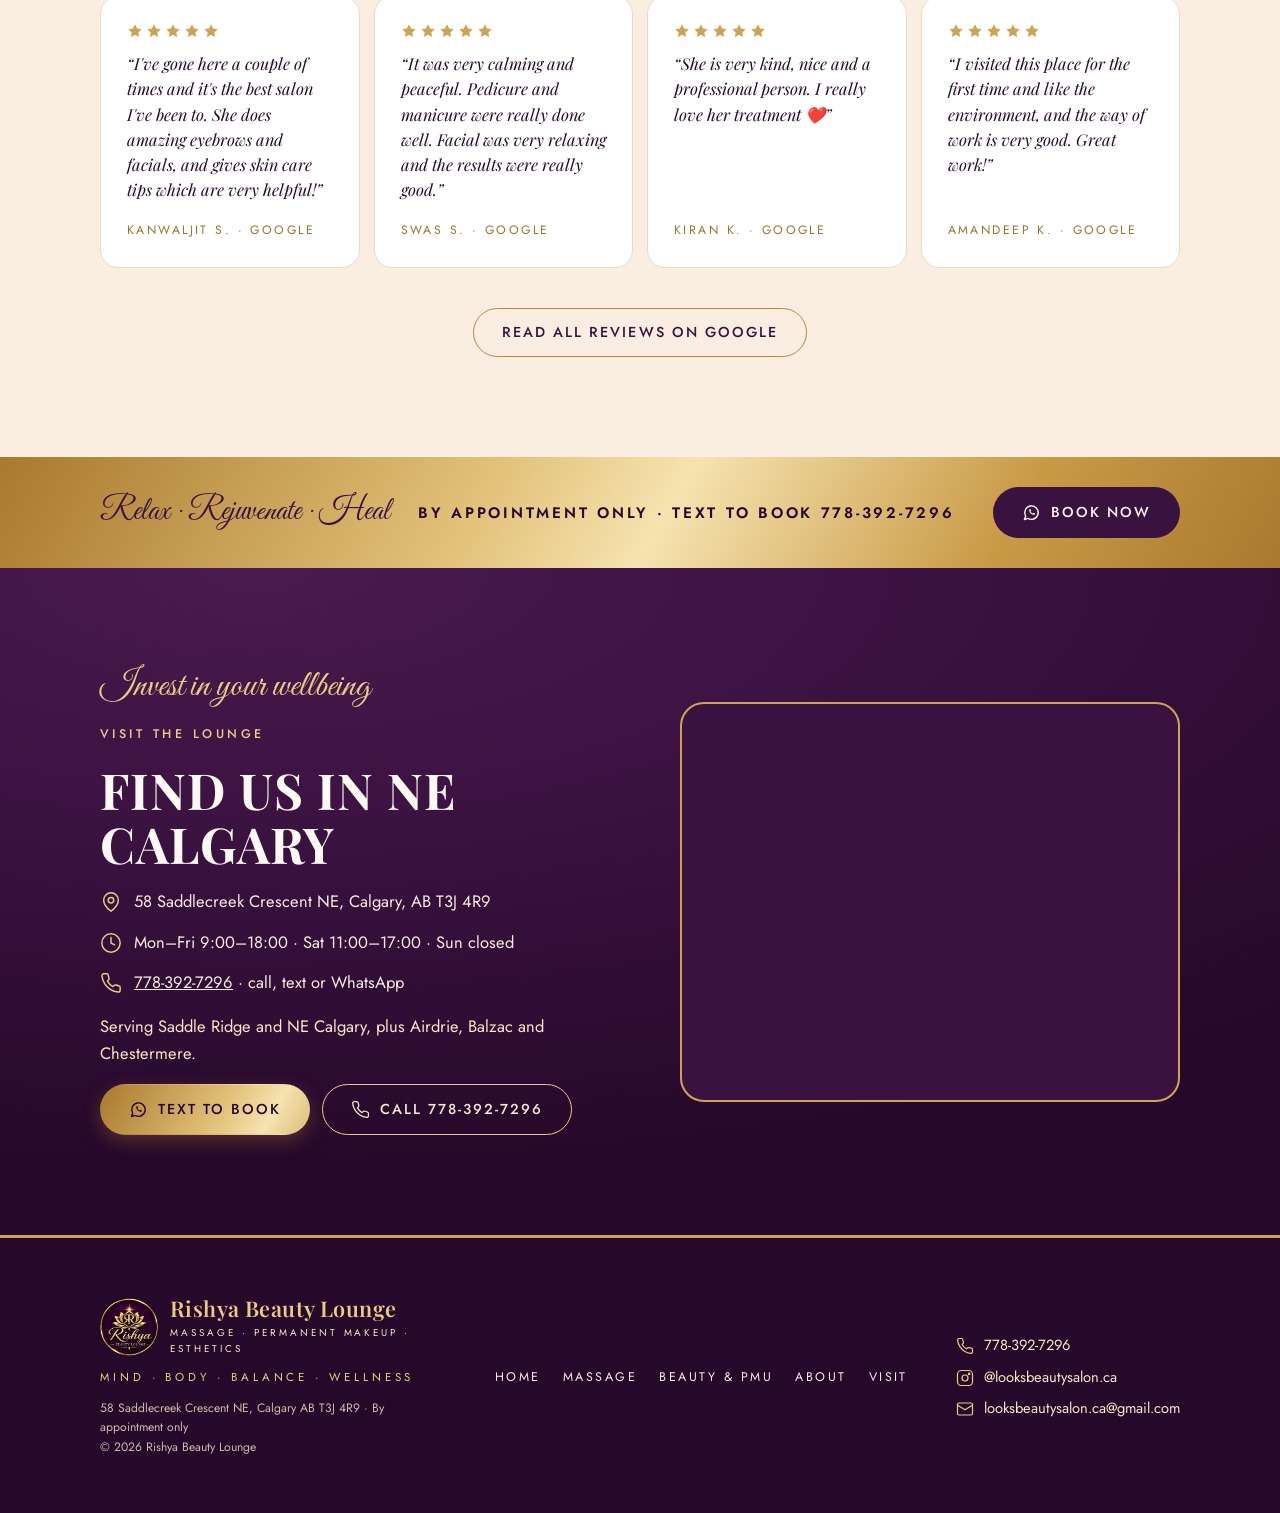
==== commit 5dac2bef: "Hero cutout: make the gap between arm and body transparent Co-Authored-By: Claude Opus 5.5 <noreply@" ====
--- a/index.html
+++ b/index.html
@@ -56,7 +56,7 @@
 </div>
     </div>
     <div class="hero-right">
-      <figure class="cutout"><span class="halo" aria-hidden="true"></span><img src="assets/img/rishi-blazer-cutout.webp?v=2" alt="Your therapist at Rishya Beauty Lounge" width="760" height="1201" fetchpriority="high"></figure>
+      <figure class="cutout"><span class="halo" aria-hidden="true"></span><img src="assets/img/rishi-blazer-cutout.webp?v=3" alt="Your therapist at Rishya Beauty Lounge" width="760" height="1201" fetchpriority="high"></figure>
     </div>
   </div>
 </section>
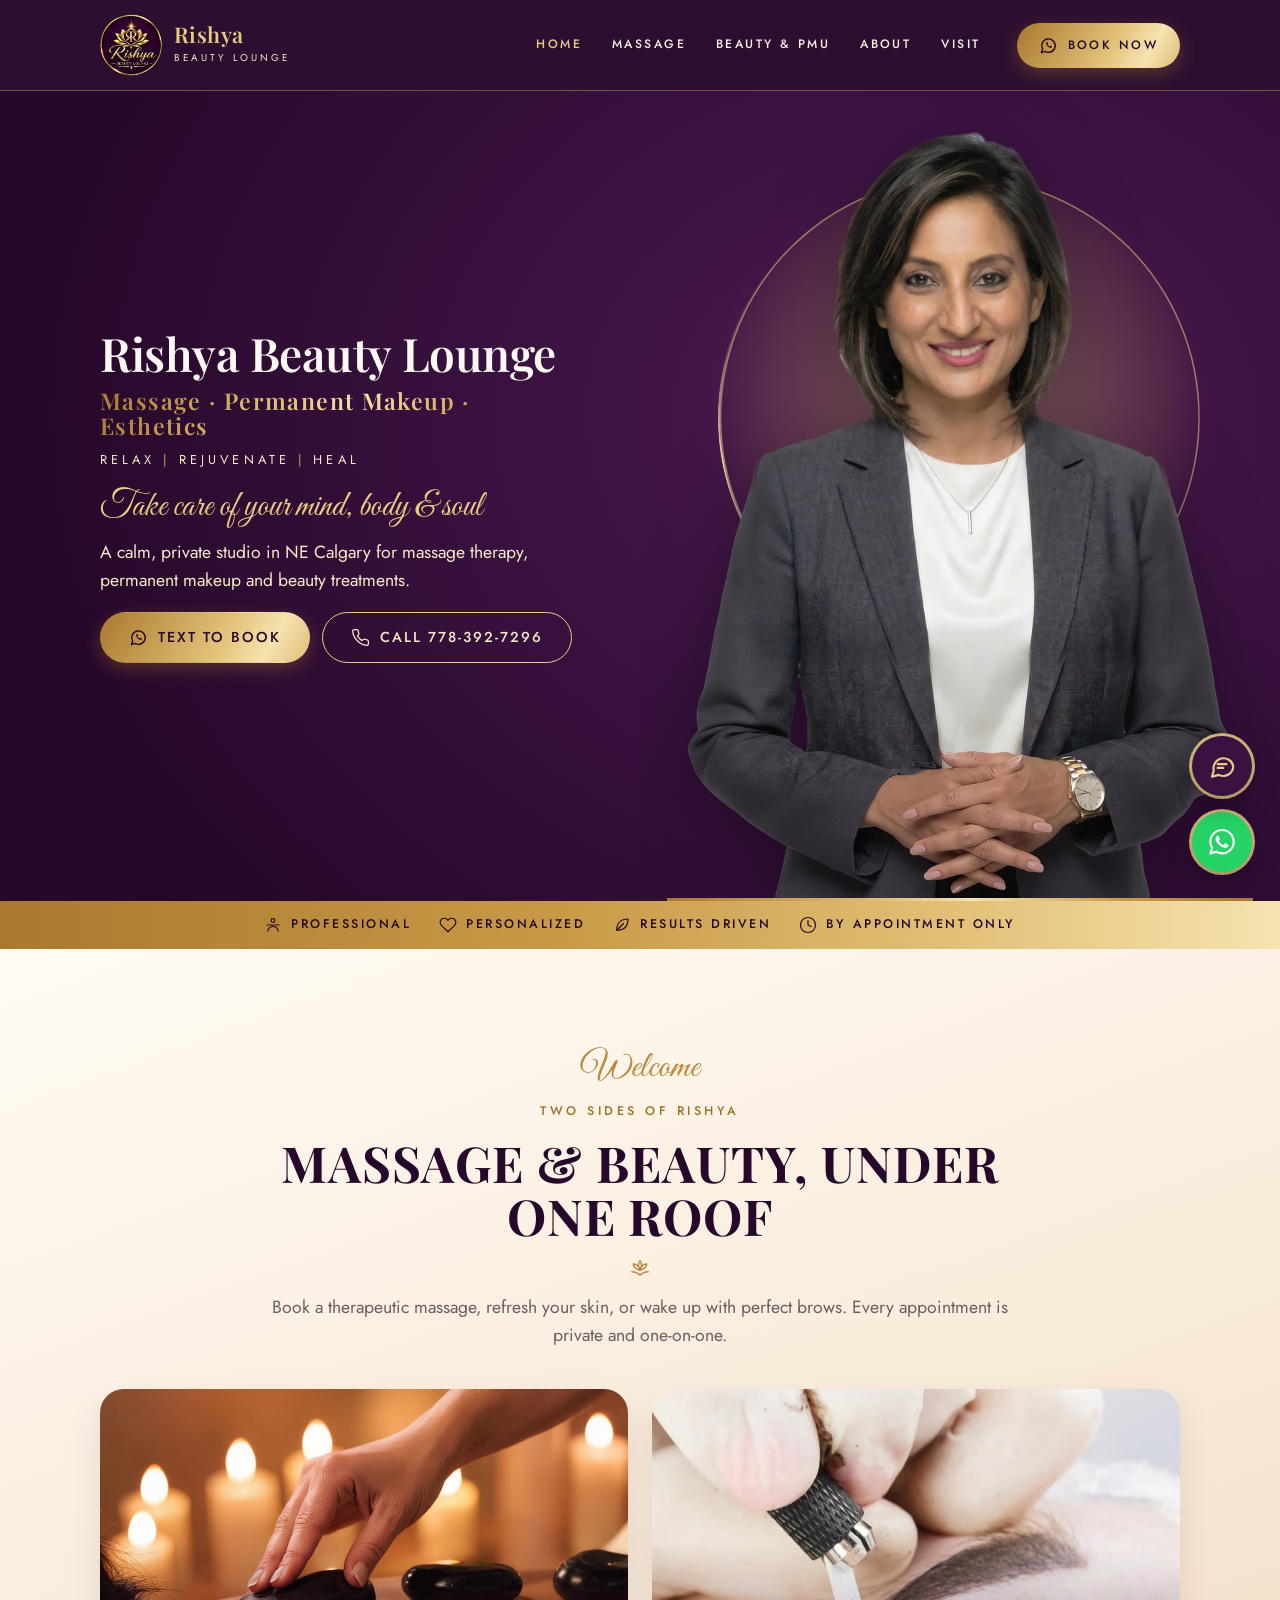
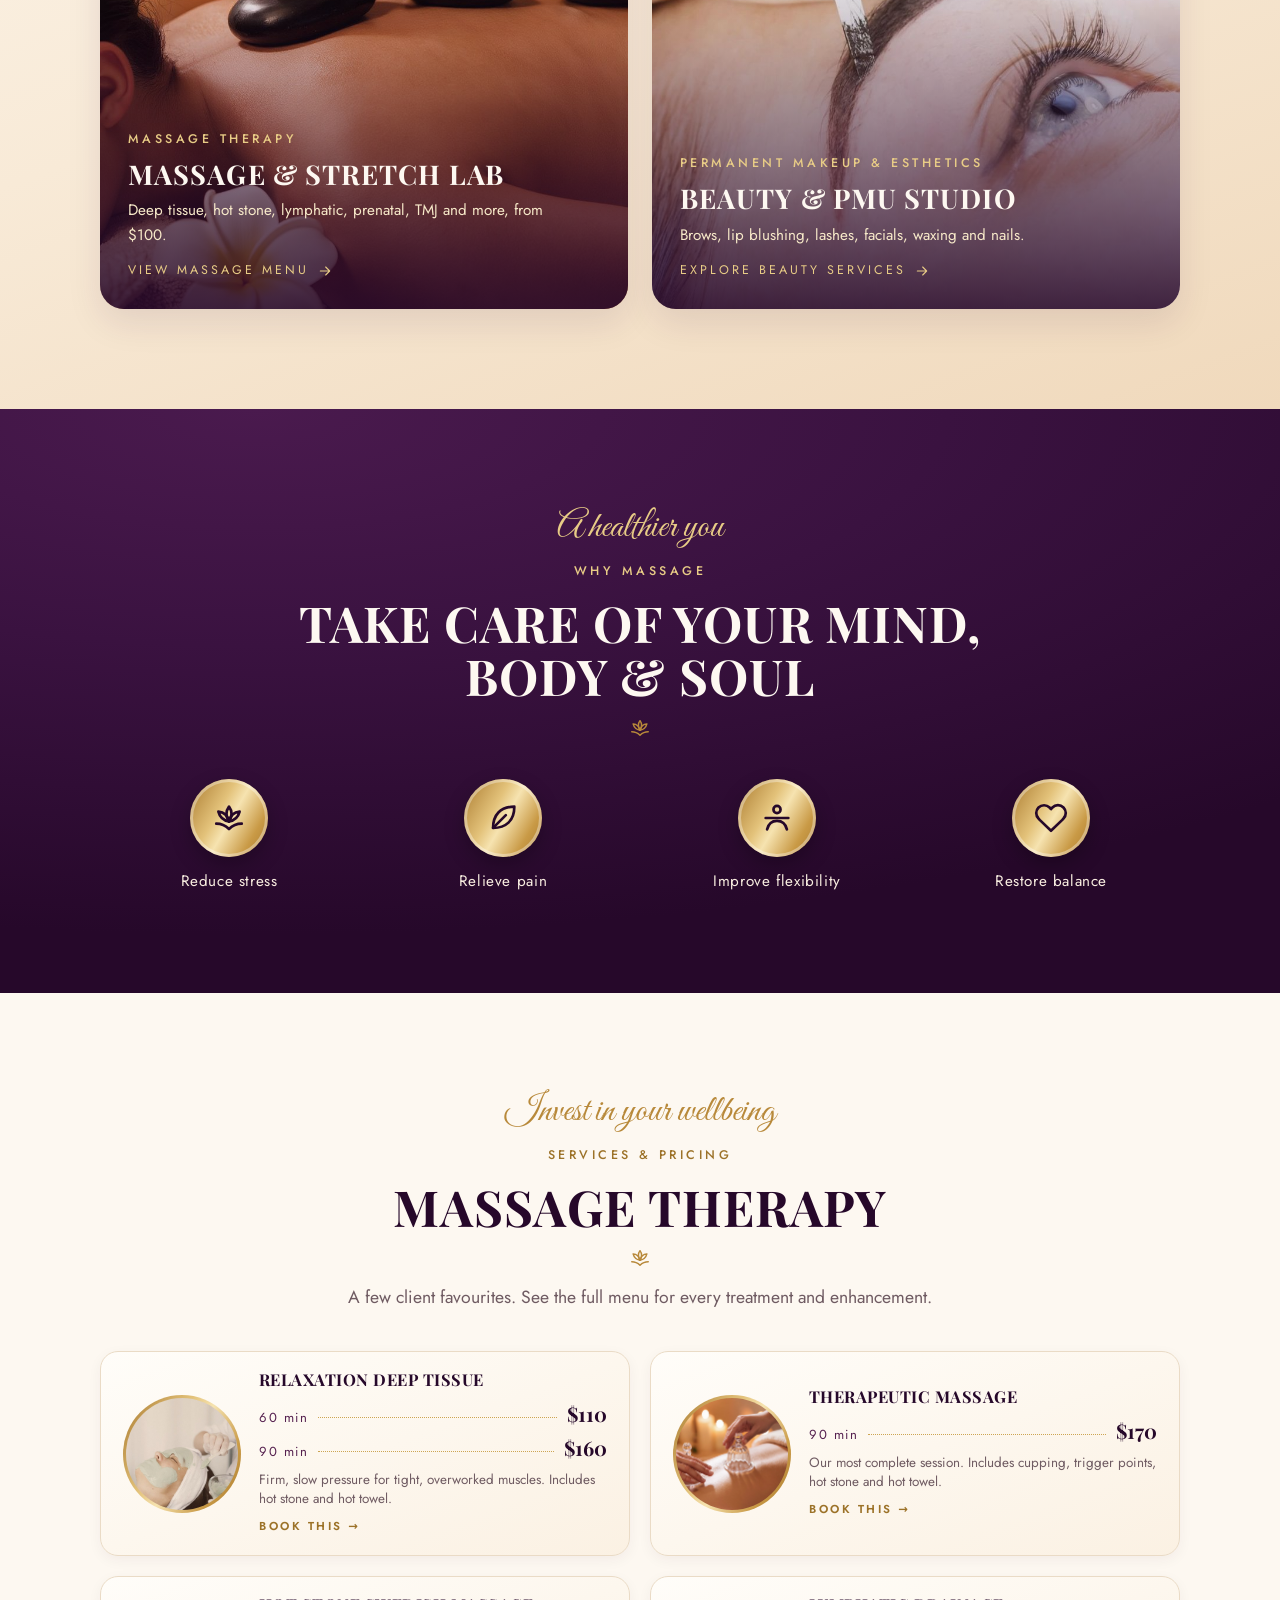
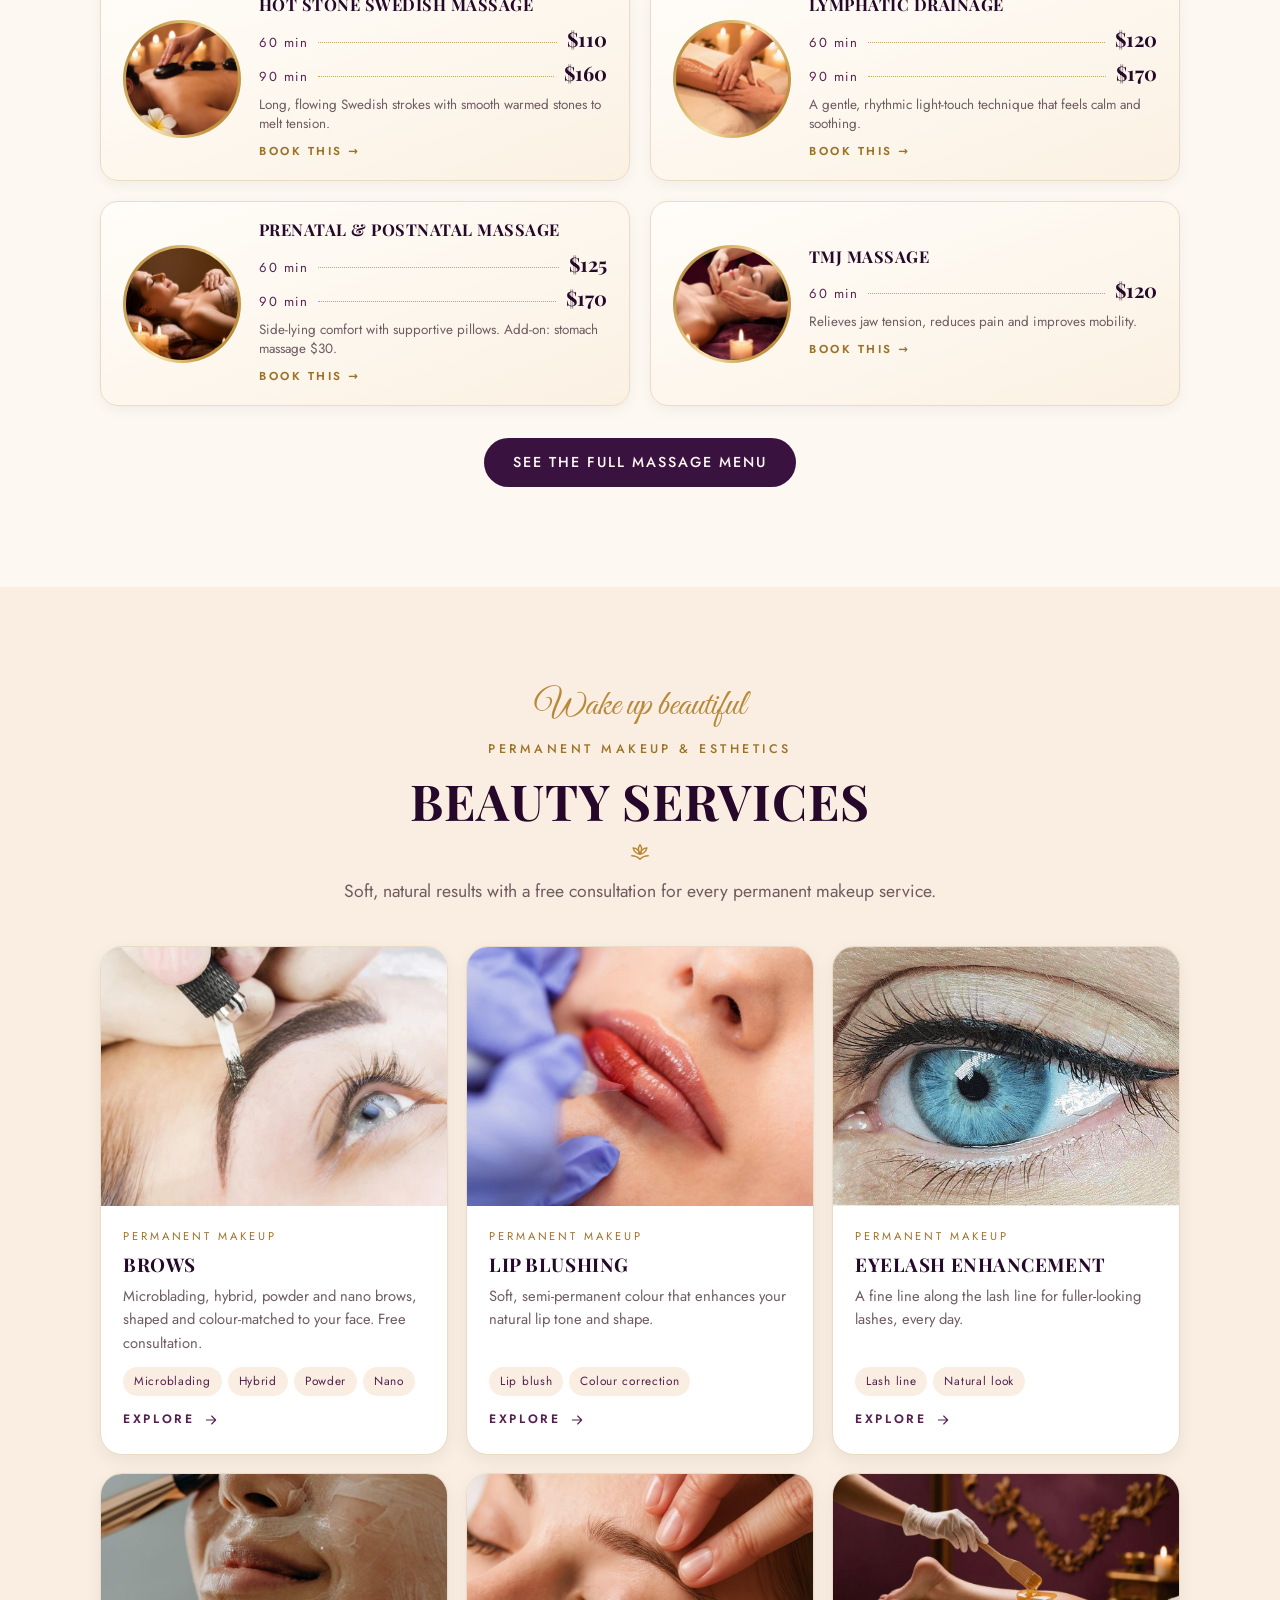
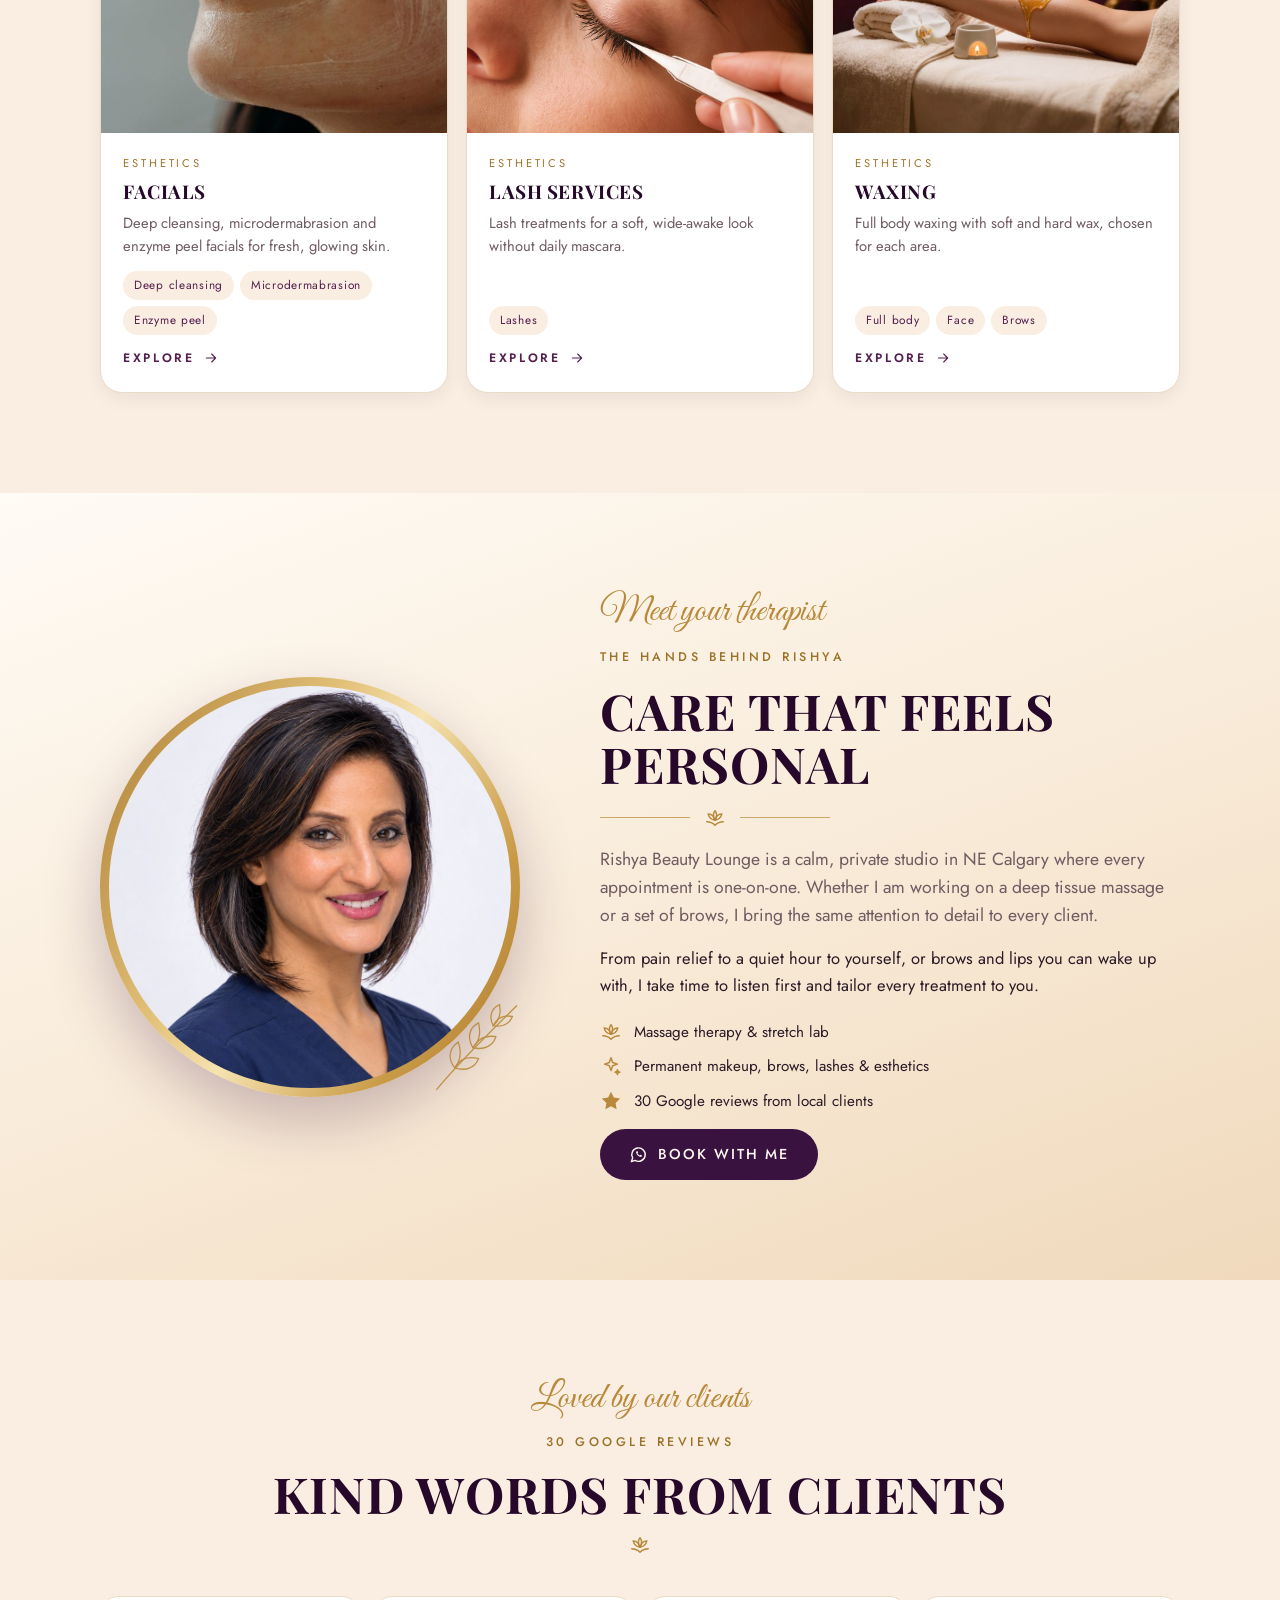
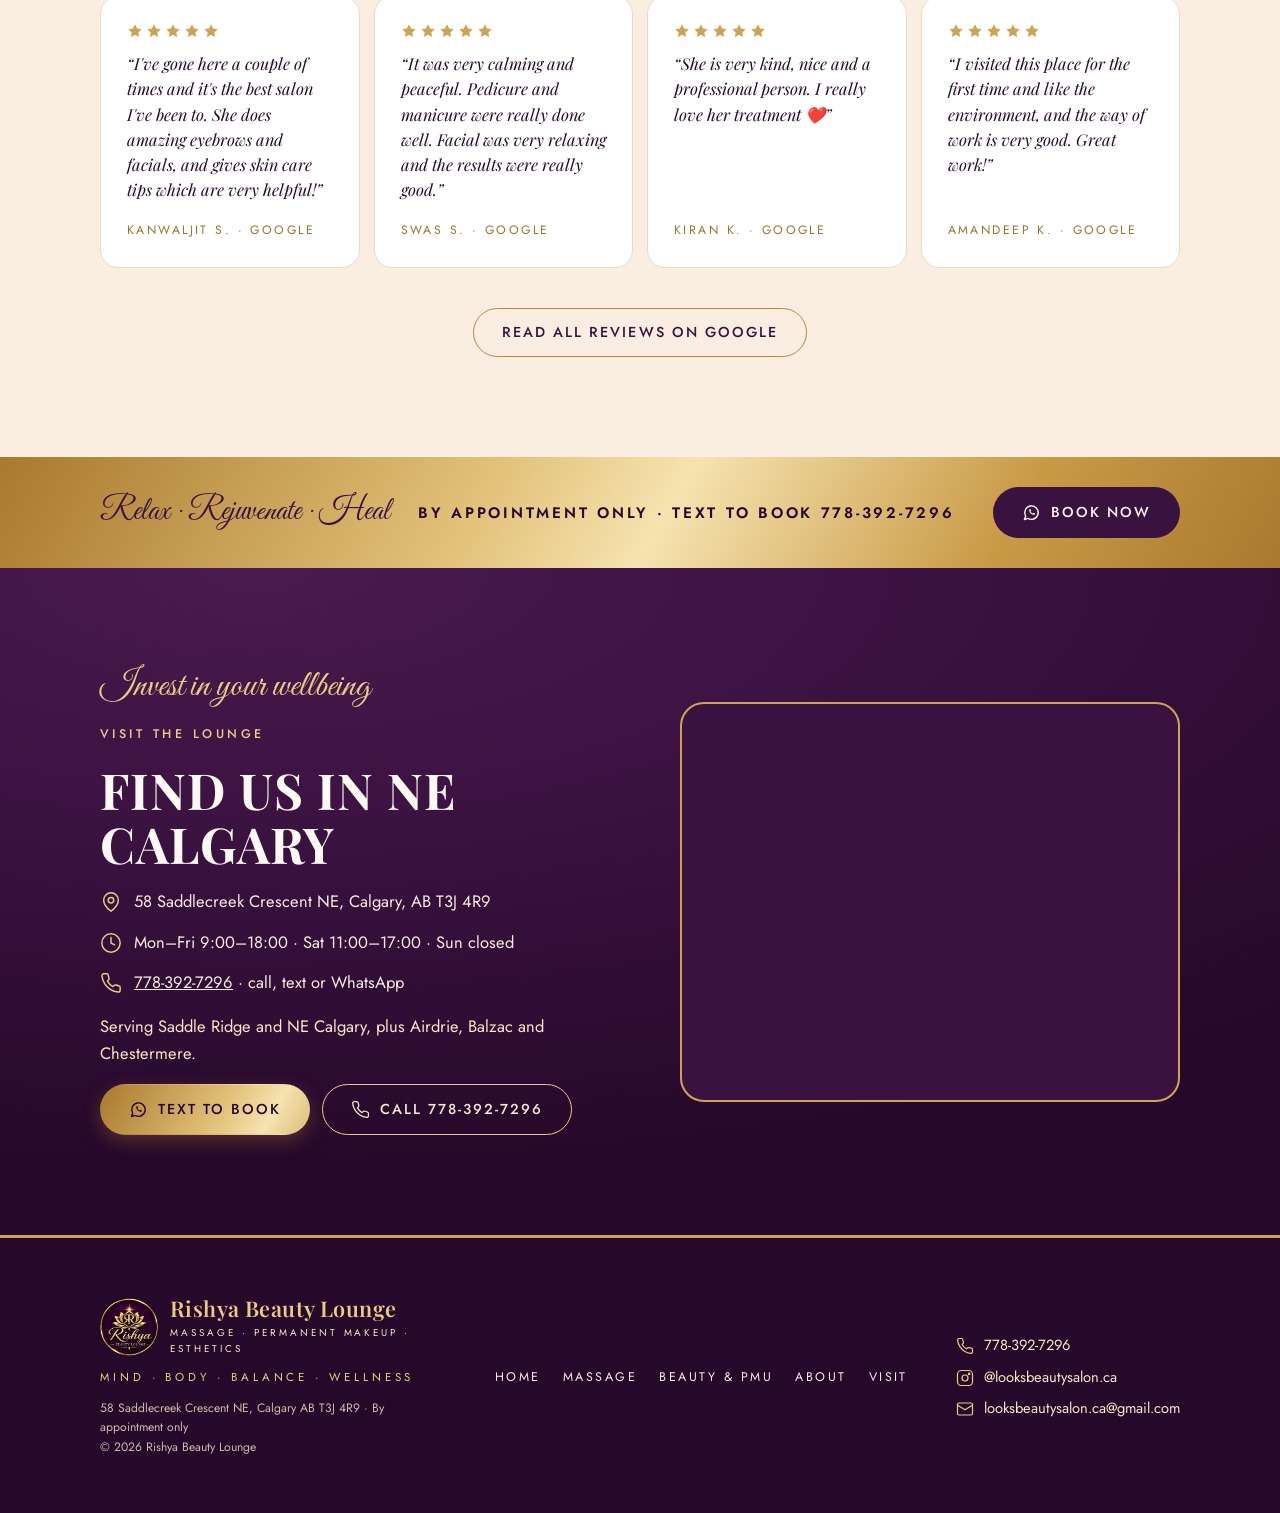
==== commit dcec7291: "Hero: crop below hands, subtle aura animation Co-Authored-By: Claude Opus 5.5 <noreply@anthropic.com" ====
--- a/index.html
+++ b/index.html
@@ -13,7 +13,7 @@
 <link rel="preconnect" href="https://fonts.googleapis.com">
 <link rel="preconnect" href="https://fonts.gstatic.com" crossorigin>
 <link href="https://fonts.googleapis.com/css2?family=Playfair+Display:ital,wght@0,500;0,600;0,700;1,500&family=Jost:wght@400;500;600&family=Great+Vibes&display=swap" rel="stylesheet">
-<link rel="stylesheet" href="assets/styles.css?v=5">
+<link rel="stylesheet" href="assets/styles.css?v=6">
 <script>try{if(sessionStorage.getItem("rishya-intro")||matchMedia("(prefers-reduced-motion: reduce)").matches)document.documentElement.classList.add("no-intro");else document.documentElement.classList.add("intro-on")}catch(e){document.documentElement.classList.add("no-intro")}</script>
 <script type="application/ld+json">{"@context": "https://schema.org", "@type": "HealthAndBeautyBusiness", "name": "Rishya Beauty Lounge", "alternateName": "Looks Beauty Salon", "url": "https://looksbeautysalon.ca/", "telephone": "+17783927296", "email": "looksbeautysalon.ca@gmail.com", "image": "https://looksbeautysalon.ca/assets/img/logo.png", "priceRange": "$$", "address": {"@type": "PostalAddress", "streetAddress": "58 Saddlecreek Crescent NE", "addressLocality": "Calgary", "addressRegion": "AB", "postalCode": "T3J 4R9", "addressCountry": "CA"}, "openingHoursSpecification": [{"@type": "OpeningHoursSpecification", "dayOfWeek": ["Monday", "Tuesday", "Wednesday", "Thursday", "Friday"], "opens": "09:00", "closes": "18:00"}, {"@type": "OpeningHoursSpecification", "dayOfWeek": "Saturday", "opens": "11:00", "closes": "17:00"}], "areaServed": ["Calgary", "Airdrie", "Balzac", "Chestermere"], "sameAs": ["https://www.instagram.com/looksbeautysalon.ca/"]}</script>
 </head>
@@ -56,7 +56,7 @@
 </div>
     </div>
     <div class="hero-right">
-      <figure class="cutout"><span class="halo" aria-hidden="true"></span><img src="assets/img/rishi-blazer-cutout.webp?v=3" alt="Your therapist at Rishya Beauty Lounge" width="760" height="1201" fetchpriority="high"></figure>
+      <figure class="cutout"><span class="halo" aria-hidden="true"></span><img src="assets/img/rishi-blazer-cutout.webp?v=4" alt="Your therapist at Rishya Beauty Lounge" width="760" height="1072" fetchpriority="high"></figure>
     </div>
   </div>
 </section>
--- a/assets/styles.css
+++ b/assets/styles.css
@@ -455,3 +455,16 @@
 @keyframes err-breathe{50%{box-shadow:0 0 0 10px rgba(232,204,134,.08),0 0 40px rgba(232,204,134,.25)}}
 @media (prefers-reduced-motion:reduce){.err-code span{animation:none}}
 
+
+/* ---------- hero aura: gentle breathing glow + slow shimmering ring ---------- */
+.cutout .halo{animation:aura-breathe 6s ease-in-out infinite}
+.cutout .halo::before{content:"";position:absolute;inset:-1.5px;border-radius:50%;padding:1.5px;
+  background:conic-gradient(from 0deg,transparent 0 62%,rgba(246,227,176,.95) 72%,rgba(232,204,134,.2) 80%,transparent 86%);
+  -webkit-mask:linear-gradient(#000 0 0) content-box,linear-gradient(#000 0 0);-webkit-mask-composite:xor;mask-composite:exclude;
+  animation:aura-spin 9s linear infinite}
+.cutout .halo::after{content:"";position:absolute;inset:-14%;border-radius:50%;
+  background:radial-gradient(circle,rgba(232,204,134,.22) 0%,rgba(232,204,134,0) 62%);opacity:.5;animation:aura-glow 6s ease-in-out infinite}
+@keyframes aura-breathe{0%,100%{transform:translateX(-50%) scale(1)}50%{transform:translateX(-50%) scale(1.025)}}
+@keyframes aura-spin{to{transform:rotate(360deg)}}
+@keyframes aura-glow{0%,100%{opacity:.35}50%{opacity:.9}}
+@media (prefers-reduced-motion:reduce){.cutout .halo,.cutout .halo::before,.cutout .halo::after{animation:none}}
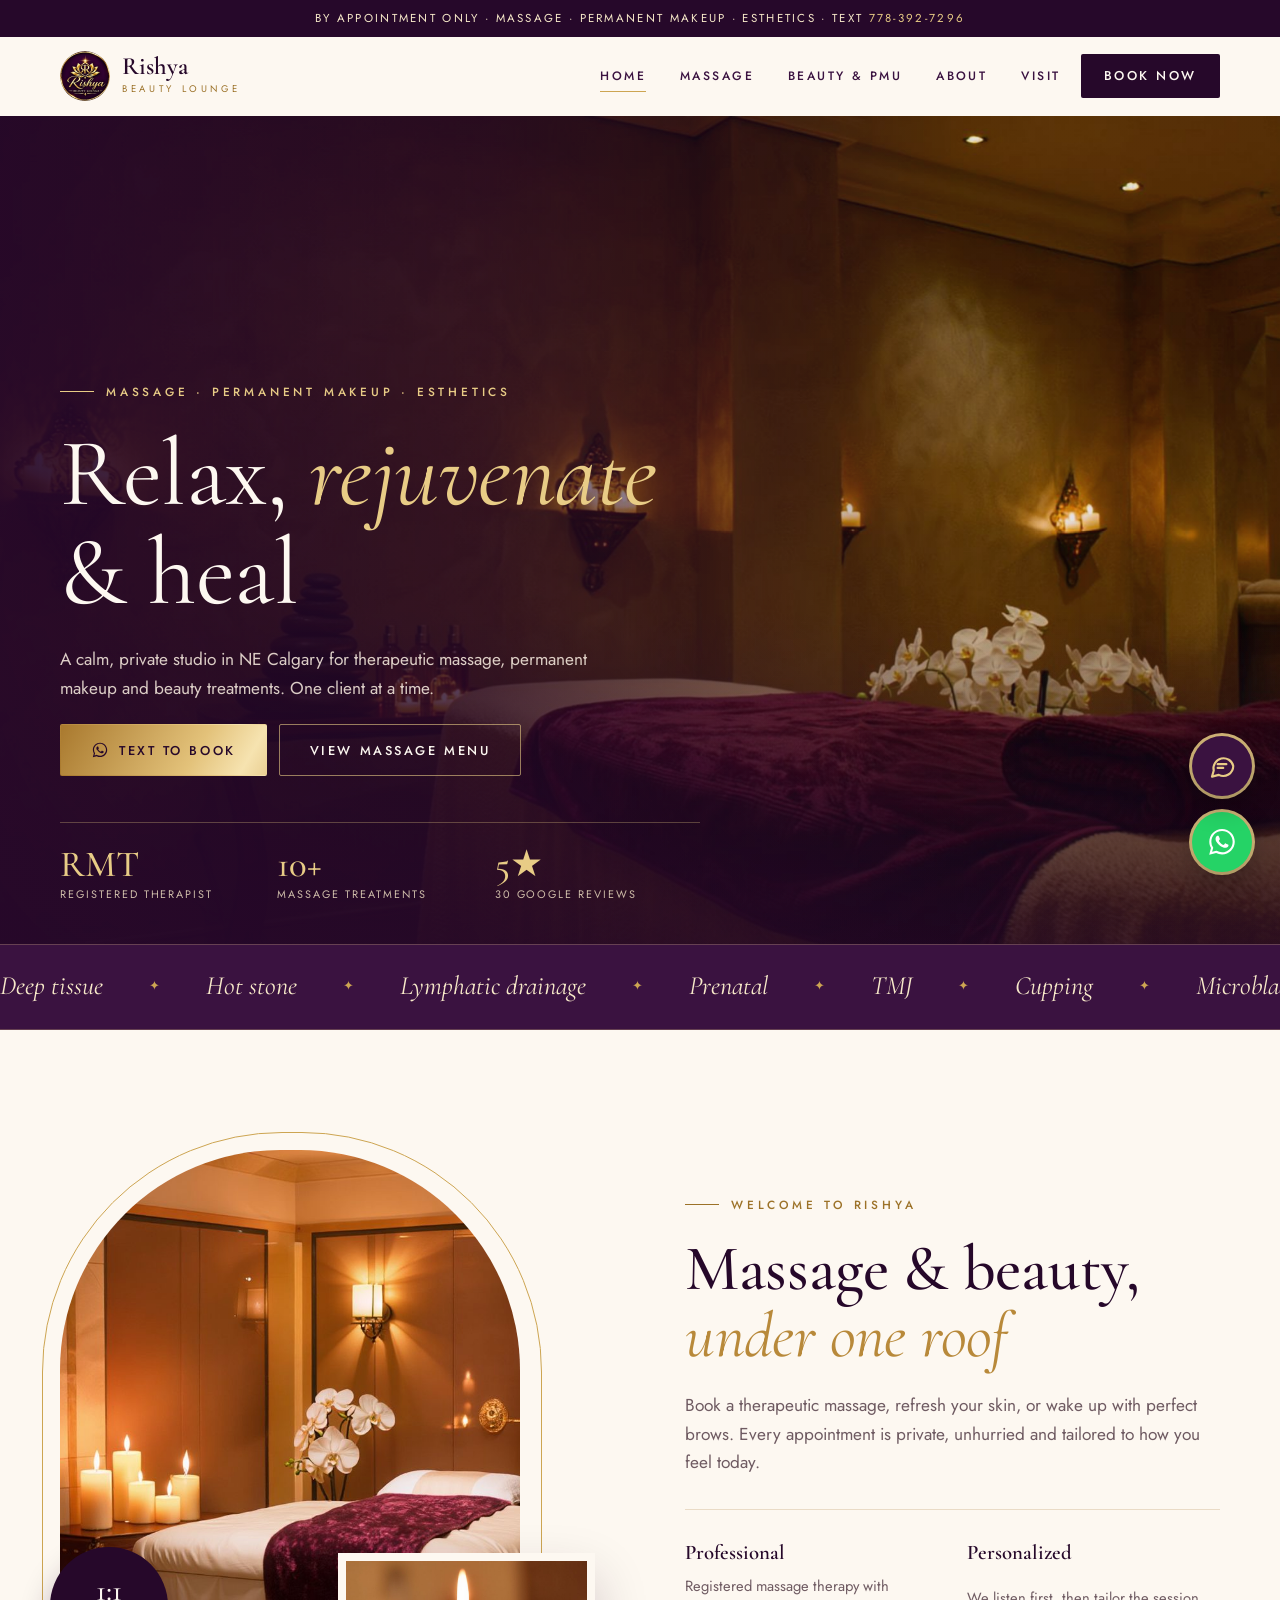
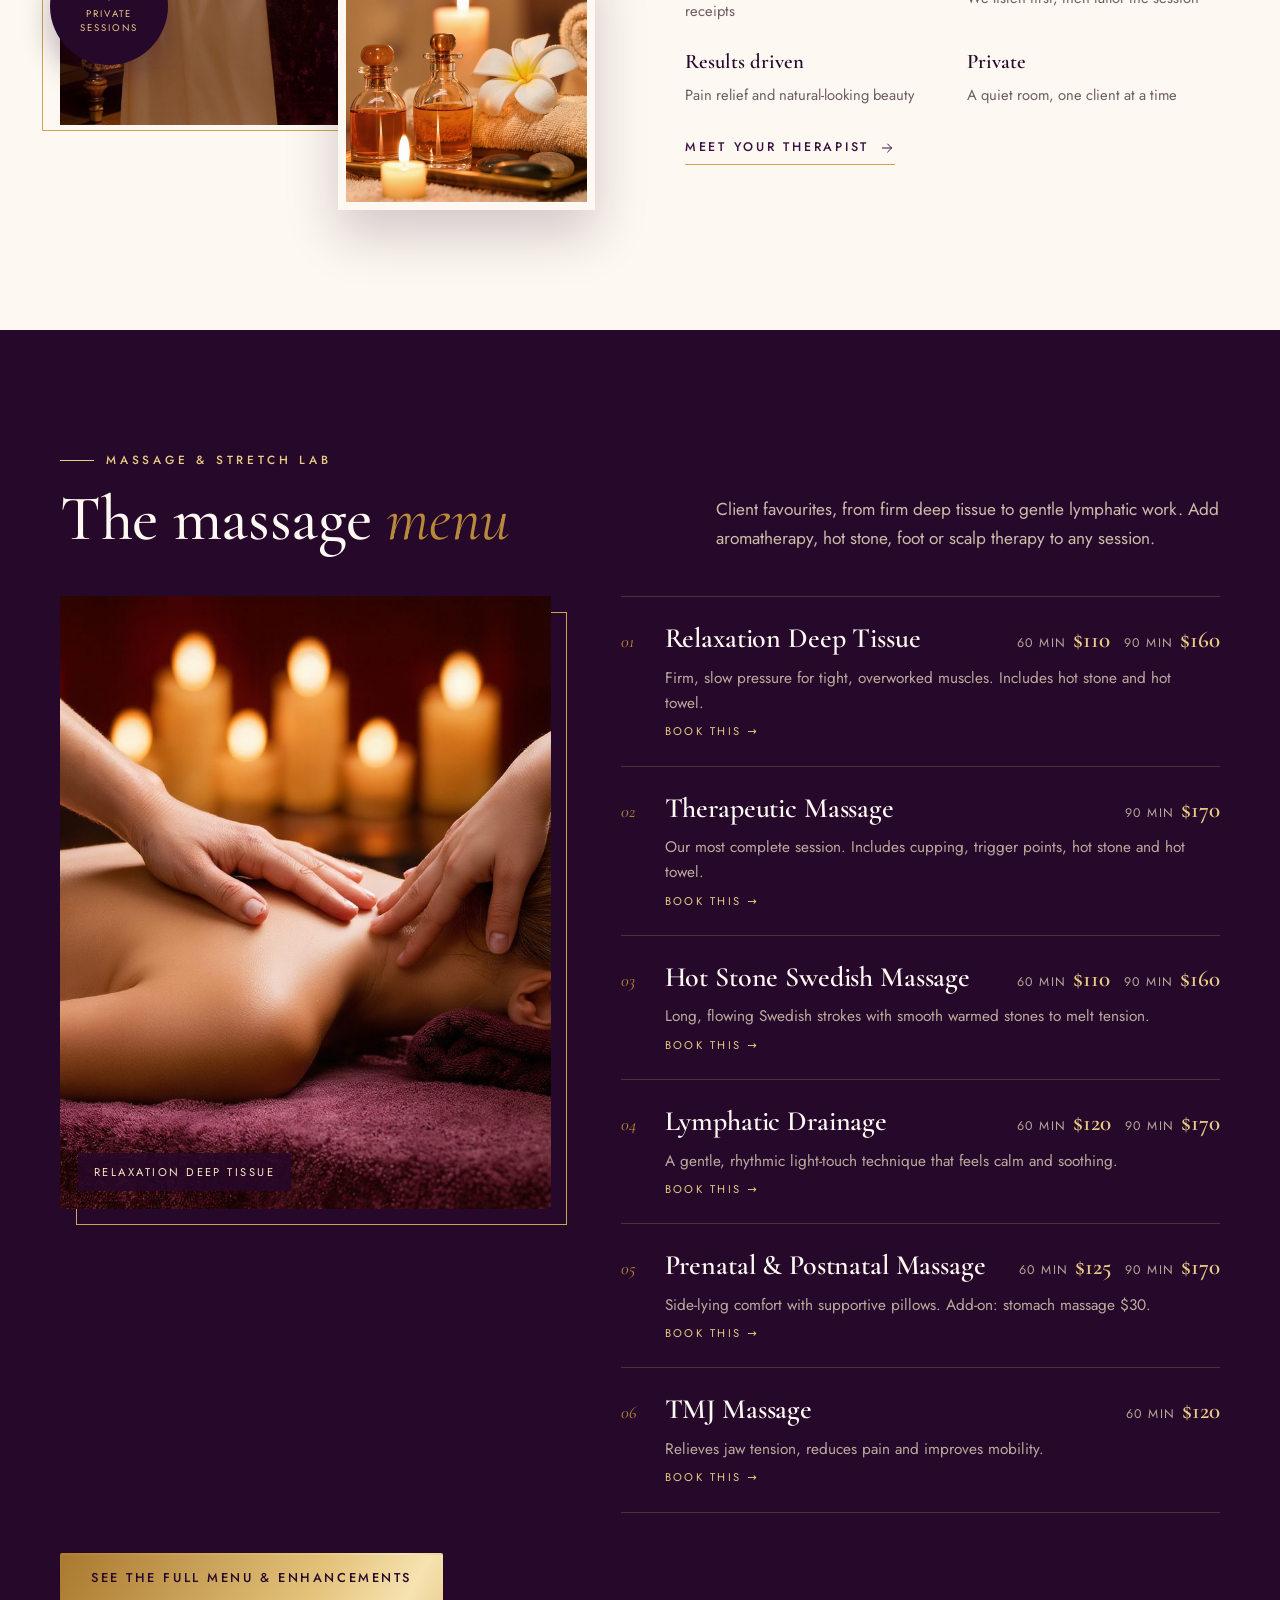
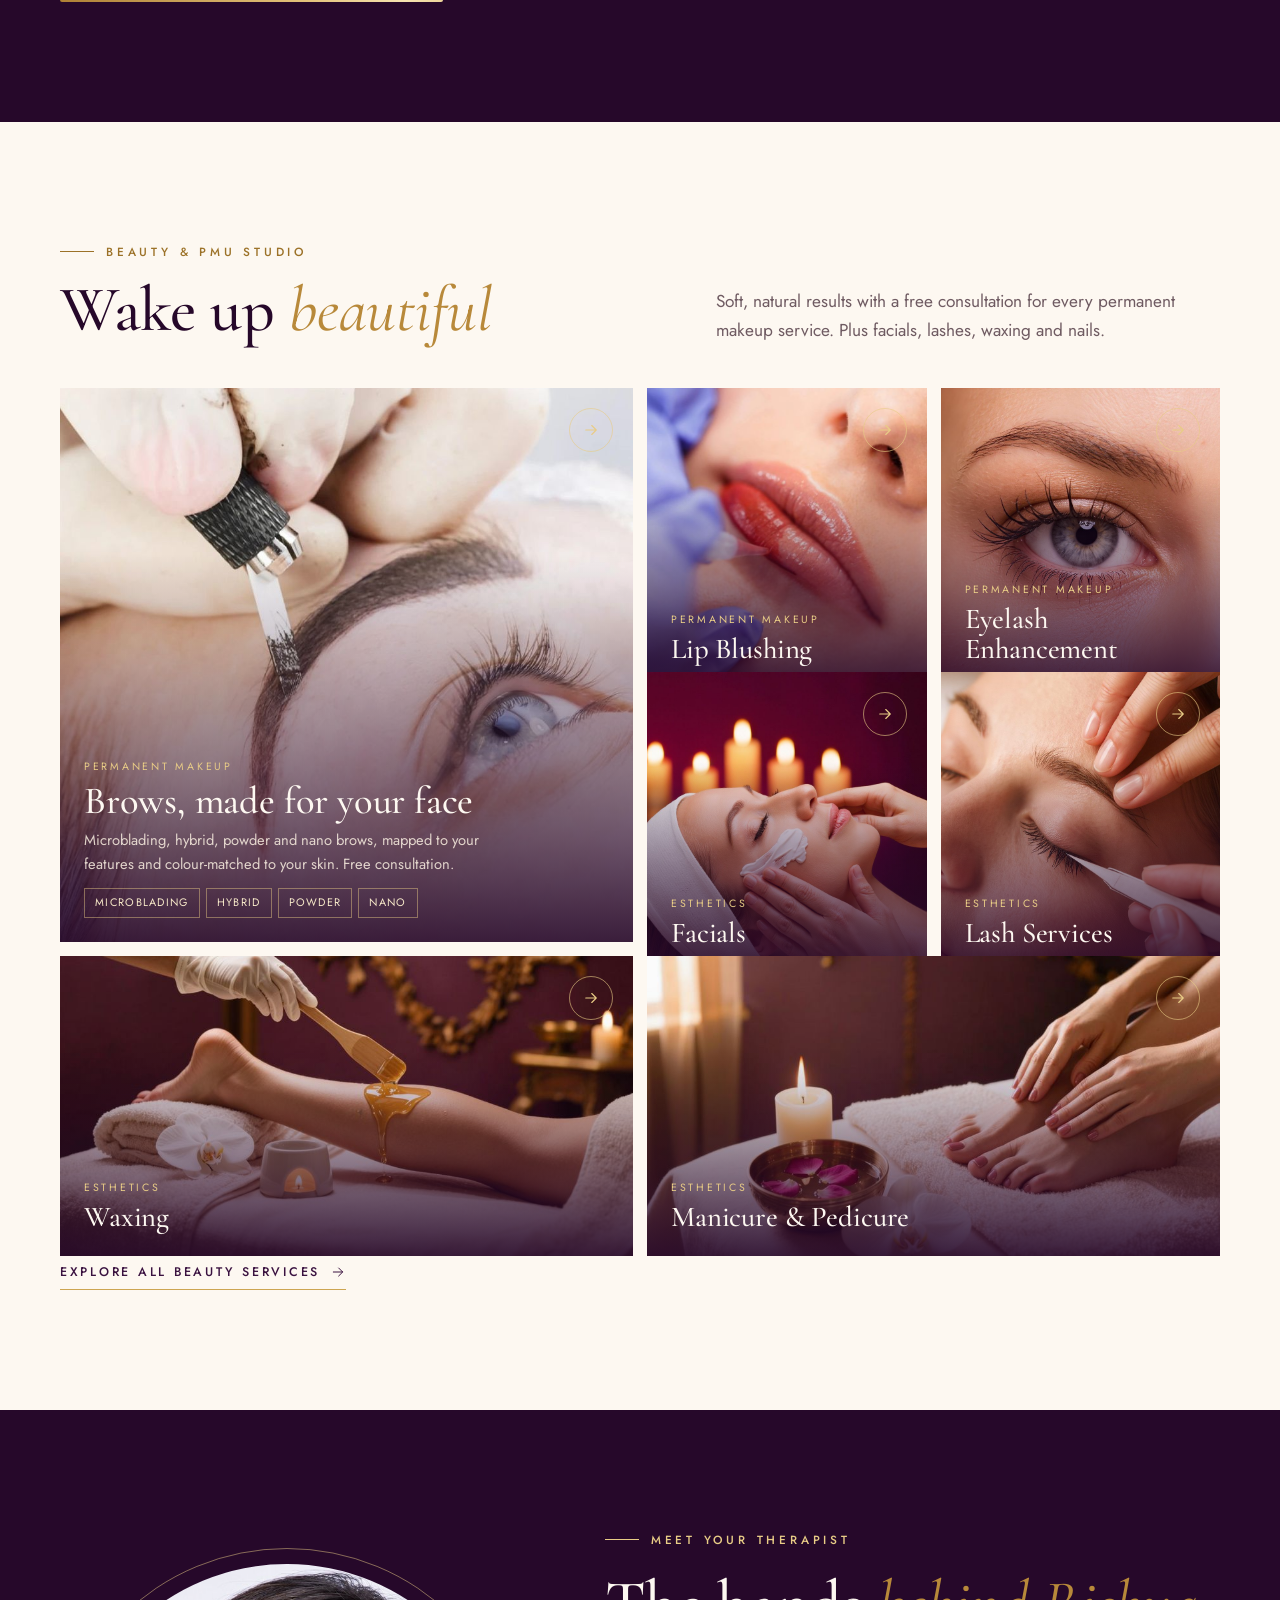
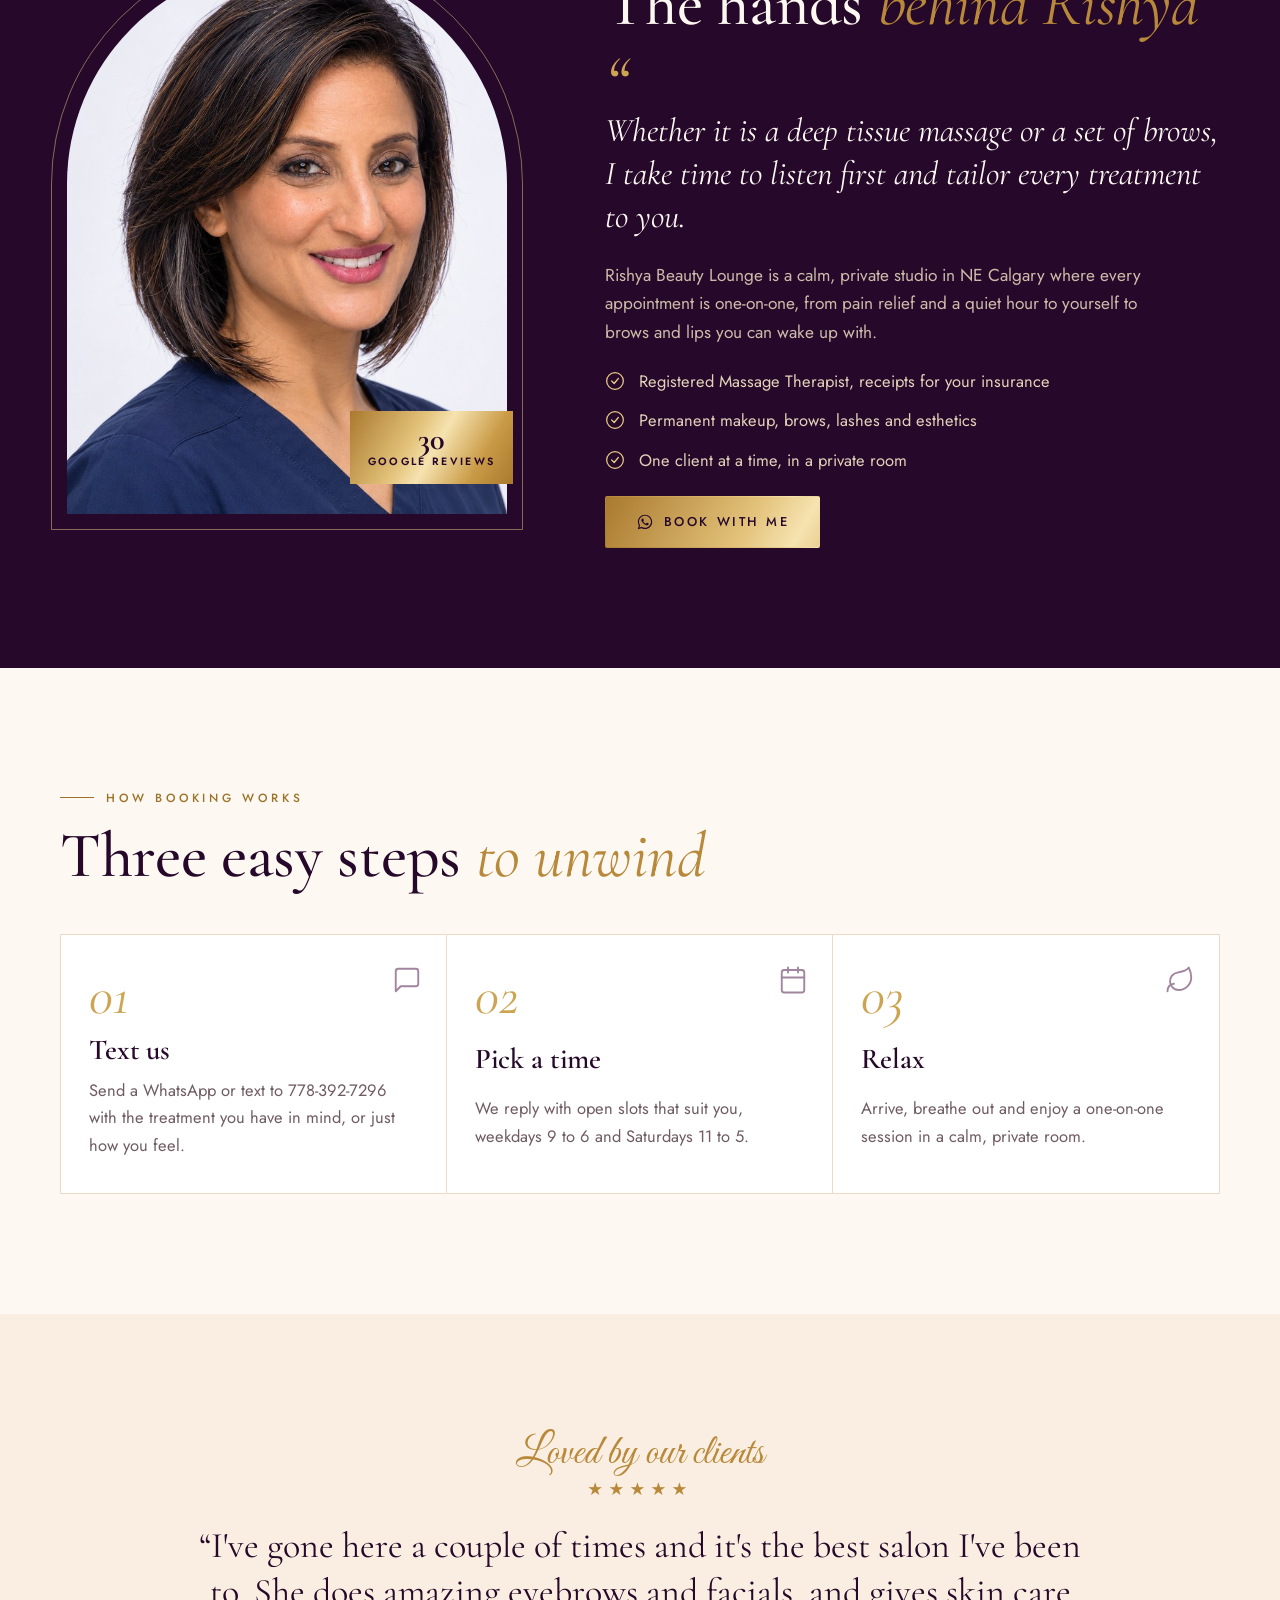
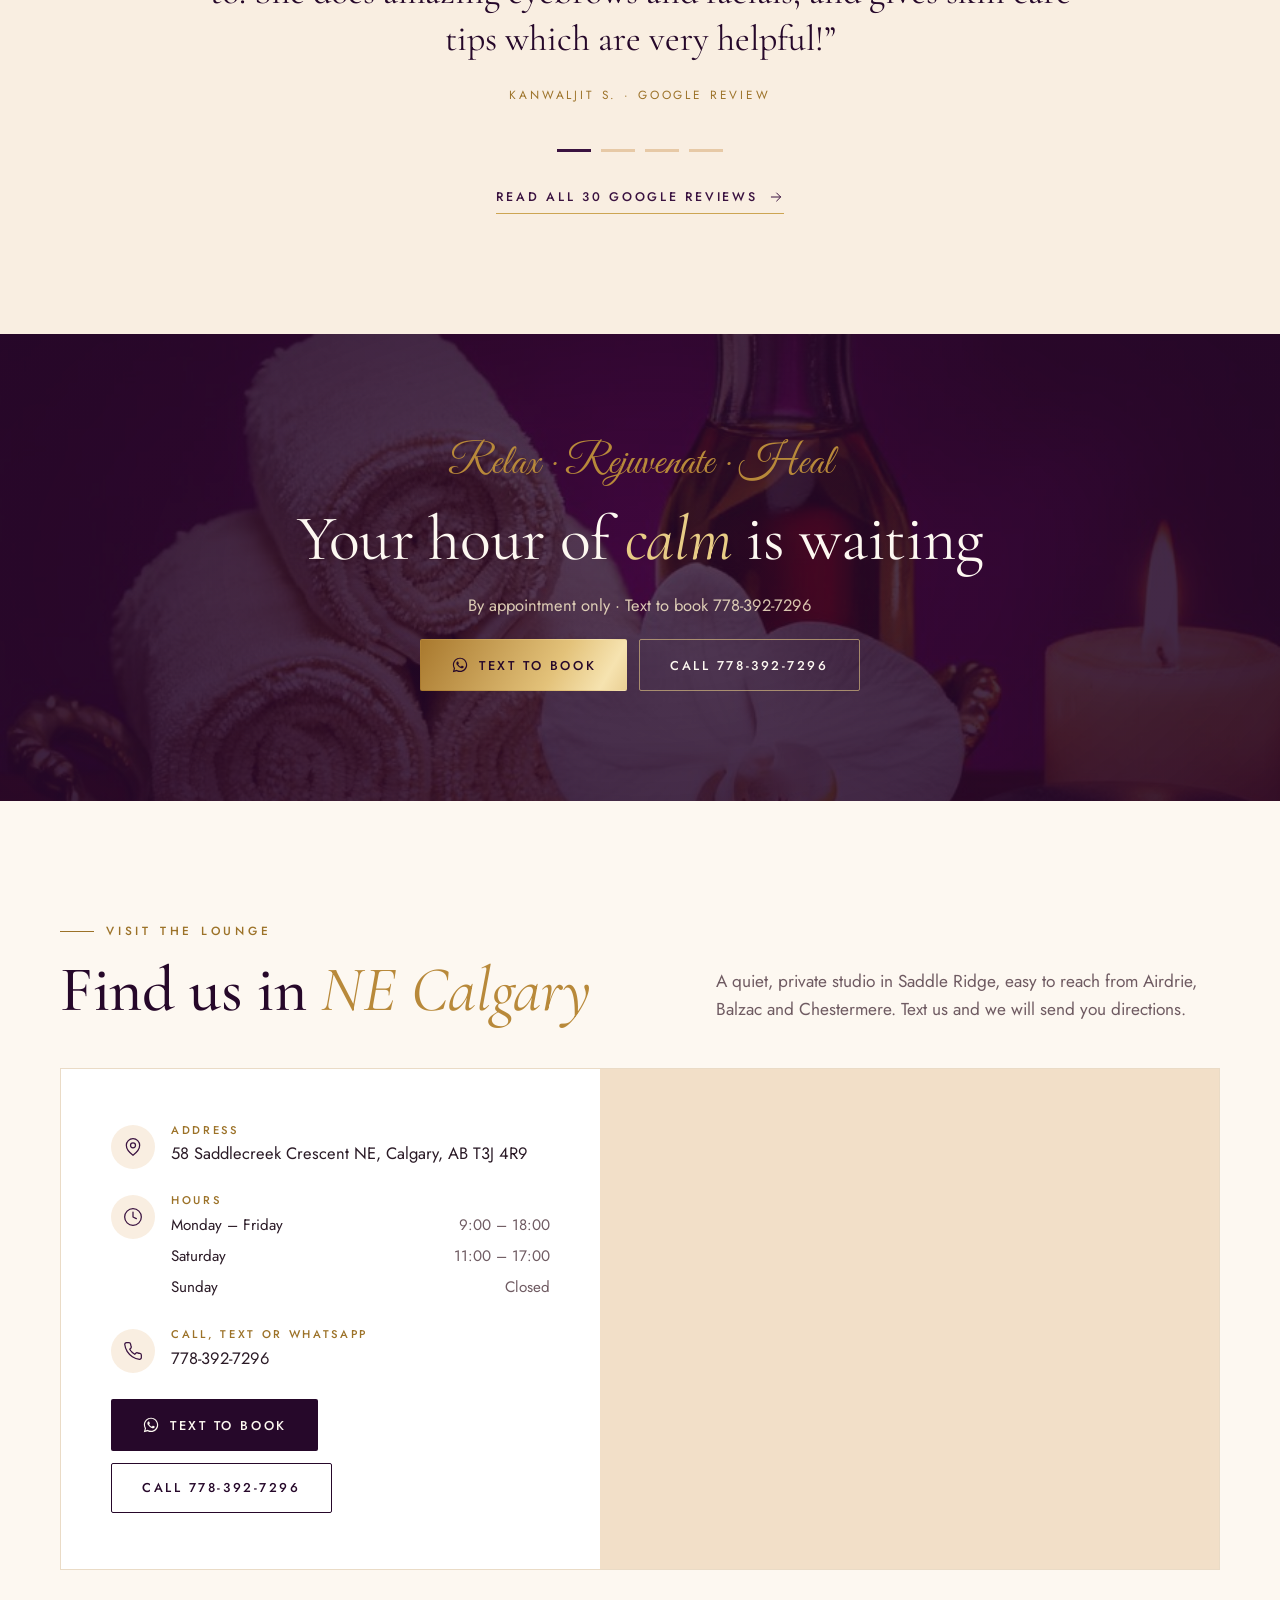
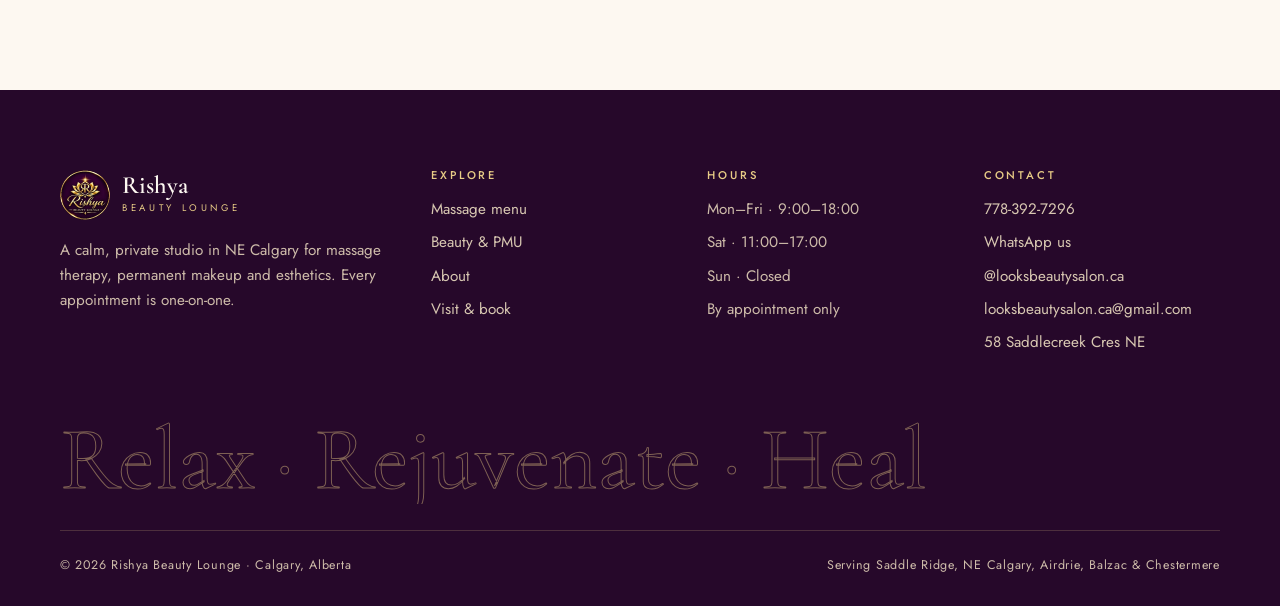
==== commit 7a9f70b3: "New v3 editorial spa design on its own branch Fresh layout and type (Cormorant Garamond + Jost) usin" ====
--- a/index.html
+++ b/index.html
@@ -1,257 +1,156 @@
 <!doctype html>
-<html lang="en-CA">
+<html lang="en-CA" class="no-js">
 <head>
 <meta charset="utf-8">
 <meta name="viewport" content="width=device-width, initial-scale=1">
-<title>Rishya Beauty Lounge | Massage Therapy & Permanent Makeup in NE Calgary</title>
-<meta name="description" content="Massage therapy, permanent makeup, facials, brows, lashes and waxing in NE Calgary. By appointment only. Text to book.">
+<title>Rishya Beauty Lounge | Massage Therapy &amp; Permanent Makeup in NE Calgary</title>
+<meta name="description" content="Massage therapy, permanent makeup brows and lips, facials and waxing in a calm, private NE Calgary studio. By appointment only. Text to book 778-392-7296.">
 <meta name="theme-color" content="#26082A">
 <link rel="icon" href="assets/img/favicon.png">
-<meta property="og:title" content="Rishya Beauty Lounge | Massage Therapy & Permanent Makeup in NE Calgary">
-<meta property="og:description" content="Massage therapy, permanent makeup, facials, brows, lashes and waxing in NE Calgary. By appointment only. Text to book.">
-<meta property="og:image" content="assets/img/logo.png">
+<meta property="og:title" content="Rishya Beauty Lounge | Massage Therapy &amp; Permanent Makeup in NE Calgary">
+<meta property="og:description" content="Massage therapy, permanent makeup brows and lips, facials and waxing in a calm, private NE Calgary studio. By appointment only. Text to book 778-392-7296.">
+<meta property="og:image" content="assets/img/v3-hero-room.jpg">
 <link rel="preconnect" href="https://fonts.googleapis.com">
 <link rel="preconnect" href="https://fonts.gstatic.com" crossorigin>
-<link href="https://fonts.googleapis.com/css2?family=Playfair+Display:ital,wght@0,500;0,600;0,700;1,500&family=Jost:wght@400;500;600&family=Great+Vibes&display=swap" rel="stylesheet">
-<link rel="stylesheet" href="assets/styles.css?v=6">
-<script>try{if(sessionStorage.getItem("rishya-intro")||matchMedia("(prefers-reduced-motion: reduce)").matches)document.documentElement.classList.add("no-intro");else document.documentElement.classList.add("intro-on")}catch(e){document.documentElement.classList.add("no-intro")}</script>
+<link href="https://fonts.googleapis.com/css2?family=Cormorant+Garamond:ital,wght@0,400;0,500;0,600;1,400;1,500&family=Jost:wght@300;400;500;600&family=Great+Vibes&display=swap" rel="stylesheet">
+<link rel="stylesheet" href="assets/site.css?v=3">
+<link rel="stylesheet" href="assets/chat.css?v=3">
+<script>document.documentElement.classList.remove("no-js")</script>
 <script type="application/ld+json">{"@context": "https://schema.org", "@type": "HealthAndBeautyBusiness", "name": "Rishya Beauty Lounge", "alternateName": "Looks Beauty Salon", "url": "https://looksbeautysalon.ca/", "telephone": "+17783927296", "email": "looksbeautysalon.ca@gmail.com", "image": "https://looksbeautysalon.ca/assets/img/logo.png", "priceRange": "$$", "address": {"@type": "PostalAddress", "streetAddress": "58 Saddlecreek Crescent NE", "addressLocality": "Calgary", "addressRegion": "AB", "postalCode": "T3J 4R9", "addressCountry": "CA"}, "openingHoursSpecification": [{"@type": "OpeningHoursSpecification", "dayOfWeek": ["Monday", "Tuesday", "Wednesday", "Thursday", "Friday"], "opens": "09:00", "closes": "18:00"}, {"@type": "OpeningHoursSpecification", "dayOfWeek": "Saturday", "opens": "11:00", "closes": "17:00"}], "areaServed": ["Calgary", "Airdrie", "Balzac", "Chestermere"], "sameAs": ["https://www.instagram.com/looksbeautysalon.ca/"]}</script>
 </head>
 <body>
-<div class="intro" aria-hidden="true">
-  <span class="intro-panel ip-top"></span><span class="intro-panel ip-bot"></span>
-  <div class="intro-inner">
-    <span class="intro-glow"></span>
-    <img class="intro-logo" src="assets/img/logo.png" alt="" width="120" height="120">
-    <p class="intro-word"><span style="--i:0">R</span><span style="--i:1">i</span><span style="--i:2">s</span><span style="--i:3">h</span><span style="--i:4">y</span><span style="--i:5">a</span></p>
-    <span class="intro-line"></span>
-    <p class="intro-tag">Beauty Lounge</p>
-  </div>
-</div>
 <a class="skip" href="#main">Skip to content</a>
-<header class="site-header">
-  <div class="wrap nav">
-    <a class="brand" href="index.html" aria-label="Rishya Beauty Lounge home">
-      <img src="assets/img/logo.png" alt="Rishya Beauty Lounge logo" width="62" height="62">
-      <span><b>Rishya</b><small>BEAUTY LOUNGE</small></span>
-    </a>
-    <button class="menu-btn" aria-label="Open menu" aria-expanded="false" aria-controls="nav-links"><svg viewBox="0 0 24 24" fill="none" stroke="currentColor" stroke-width="1.6" stroke-linecap="round" stroke-linejoin="round" aria-hidden="true"><path d="M4 7h16M4 12h16M4 17h10"/></svg></button>
-    <nav class="nav-links" id="nav-links" aria-label="Main">
-      <a href="index.html" aria-current="page">Home</a><a href="massage.html">Massage</a><a href="beauty.html">Beauty & PMU</a><a href="index.html#about">About</a><a href="contact.html">Visit</a>
-      <a class="btn btn-gold" href="https://wa.me/17783927296?text=Hi%21%20I%27d%20like%20to%20book%20an%20appointment." target="_blank" rel="noopener"><svg viewBox="0 0 24 24" fill="none" aria-hidden="true"><path d="M3 21l1.65-4.6A8.5 8.5 0 1 1 7.6 19.4L3 21z" stroke="currentColor" stroke-width="1.8" stroke-linejoin="round"/><path d="M9 8.5c0 3.5 3 6.5 6.5 6.5l1-1.6-2-1-1 .9a4.6 4.6 0 0 1-2.8-2.8l.9-1-1-2L9 8.5z" fill="currentColor"/></svg>Book now</a>
-    </nav>
+<div class="topbar">By appointment only <span class="hide-sm">· Massage · Permanent makeup · Esthetics</span> · Text <a href="https://wa.me/17783927296?text=Hi%21%20I%27d%20like%20to%20book%20an%20appointment." target="_blank" rel="noopener">778-392-7296</a></div>
+<header class="hdr">
+  <div class="wrap">
+    <a class="brand" href="index.html" aria-label="Rishya Beauty Lounge home"><img src="assets/img/logo.png" alt="" width="50" height="50"><span><b>Rishya</b><small>Beauty Lounge</small></span></a>
+    <nav class="nav" aria-label="Main"><a href="index.html" aria-current="page">Home</a><a href="massage.html">Massage</a><a href="beauty.html">Beauty & PMU</a><a href="index.html#therapist">About</a><a href="contact.html">Visit</a></nav>
+    <a class="btn btn-plum" href="https://wa.me/17783927296?text=Hi%21%20I%27d%20like%20to%20book%20an%20appointment." target="_blank" rel="noopener">Book now</a>
+    <button class="menu-btn" aria-label="Open menu" aria-expanded="false" aria-controls="drawer"><svg viewBox="0 0 24 24" fill="none" stroke="currentColor" stroke-width="1.5" stroke-linecap="round" aria-hidden="true"><path d="M4 8h16M4 16h10"/></svg></button>
   </div>
 </header>
+<div class="drawer" id="drawer" aria-hidden="true">
+  <div class="drawer-top"><img src="assets/img/logo.png" alt="Rishya Beauty Lounge"><button class="drawer-x" aria-label="Close menu">&times;</button></div>
+  <nav aria-label="Mobile"><a href="index.html"><span>01</span>Home</a><a href="massage.html"><span>02</span>Massage</a><a href="beauty.html"><span>03</span>Beauty & PMU</a><a href="index.html#therapist"><span>04</span>About</a><a href="contact.html"><span>05</span>Visit</a></nav>
+  <div class="actions"><a class="btn btn-gold" href="https://wa.me/17783927296?text=Hi%21%20I%27d%20like%20to%20book%20an%20appointment." target="_blank" rel="noopener"><svg viewBox="0 0 32 32" aria-hidden="true"><path fill="currentColor" d="M16.04 3C9.02 3 3.3 8.7 3.3 15.72c0 2.24.59 4.43 1.7 6.36L3.2 28.8l6.9-1.8a12.7 12.7 0 0 0 5.93 1.5h.01c7.02 0 12.74-5.7 12.74-12.72C28.78 8.7 23.06 3 16.04 3Zm0 23.35h-.01a10.6 10.6 0 0 1-5.4-1.48l-.39-.23-4.1 1.07 1.1-3.99-.25-.41a10.57 10.57 0 0 1-1.620-5.64c0-5.84 4.76-10.6 10.68-10.6 5.84 0 10.6 4.76 10.6 10.6 0 5.850-4.76 10.68-10.6 10.68Zm5.82-7.93c-.32-.16-1.89-.93-2.18-1.04-.29-.11-.5-.16-.72.16-.21.32-.82 1.04-1 1.25-.19.21-.37.24-.69.08-.32-.16-1.35-.5-2.57-1.59-.95-.85-1.59-1.9-1.78-2.22-.19-.32-.02-.49.14-.65.14-.14.32-.37.48-.56.16-.19.21-.32.32-.53.11-.21.05-.4-.03-.56-.08-.16-.72-1.73-.98-2.37-.26-.62-.52-.54-.72-.55h-.61c-.21 0-.56.08-.85.4-.29.32-1.120 1.09-1.12 2.66 0 1.57 1.14 3.08 1.3 3.3.16.21 2.25 3.43 5.45 4.81.76.33 1.36.53 1.82.67.77.24 1.46.21 2.01.13.61-.09 1.89-.77 2.16-1.52.27-.75.27-1.39.19-1.52-.08-.13-.29-.21-.61-.37Z"/></svg> Text to book</a><a class="btn btn-ghost" href="tel:+17783927296"><svg viewBox="0 0 24 24" fill="none" stroke="currentColor" stroke-width="1.5" stroke-linecap="round" stroke-linejoin="round" aria-hidden="true"><path d="M22 16.92v3a2 2 0 0 1-2.18 2 19.79 19.79 0 0 1-8.63-3.07 19.5 19.5 0 0 1-6-6 19.79 19.79 0 0 1-3.07-8.67A2 2 0 0 1 4.11 2h3a2 2 0 0 1 2 1.72c.13.96.36 1.9.7 2.81a2 2 0 0 1-.45 2.11L8.09 9.91a16 16 0 0 0 6 6l1.27-1.27a2 2 0 0 1 2.11-.45c.91.34 1.85.57 2.81.7A2 2 0 0 1 22 16.92z"/></svg> Call</a></div>
+</div>
 <main id="main">
 <section class="hero">
-  <div class="hero-grid">
-    <div class="hero-left">
-      <h1>Rishya Beauty Lounge<span class="gold-text">Massage · Permanent Makeup · Esthetics</span></h1>
-      <p class="taglines">Relax<i>|</i>Rejuvenate<i>|</i>Heal</p>
-      <span class="script">Take care of your mind, body &amp; soul</span>
-      <p class="lead">A calm, private studio in NE Calgary for massage therapy, permanent makeup and beauty treatments.</p>
-      <div class="actions">
-  <a class="btn btn-gold" href="https://wa.me/17783927296?text=Hi%21%20I%27d%20like%20to%20book%20an%20appointment." target="_blank" rel="noopener"><svg viewBox="0 0 24 24" fill="none" aria-hidden="true"><path d="M3 21l1.65-4.6A8.5 8.5 0 1 1 7.6 19.4L3 21z" stroke="currentColor" stroke-width="1.8" stroke-linejoin="round"/><path d="M9 8.5c0 3.5 3 6.5 6.5 6.5l1-1.6-2-1-1 .9a4.6 4.6 0 0 1-2.8-2.8l.9-1-1-2L9 8.5z" fill="currentColor"/></svg>Text to book</a>
-  <a class="btn btn-line" href="tel:+17783927296"><svg viewBox="0 0 24 24" fill="none" stroke="currentColor" stroke-width="1.6" stroke-linecap="round" stroke-linejoin="round" aria-hidden="true"><path d="M22 16.92v3a2 2 0 0 1-2.18 2 19.79 19.79 0 0 1-8.63-3.07 19.5 19.5 0 0 1-6-6 19.79 19.79 0 0 1-3.07-8.67A2 2 0 0 1 4.11 2h3a2 2 0 0 1 2 1.72 12.84 12.84 0 0 0 .7 2.81 2 2 0 0 1-.45 2.11L8.09 9.91a16 16 0 0 0 6 6l1.27-1.27a2 2 0 0 1 2.11-.45 12.84 12.84 0 0 0 2.81.7A2 2 0 0 1 22 16.92z"/></svg>Call 778-392-7296</a>
-</div>
+  <div class="hero-bg"><picture><source media="(max-width:700px)" srcset="assets/img/v3-hero-room-m.jpg"><img src="assets/img/v3-hero-room.jpg" alt="Candlelit private massage room at Rishya Beauty Lounge" fetchpriority="high"></picture></div>
+  <div class="wrap">
+    <div class="hero-copy">
+      <span class="kicker rise">Massage · Permanent makeup · Esthetics</span>
+      <h1 class="rise d1">Relax, <em>rejuvenate</em> &amp; heal</h1>
+      <p class="lead rise d2">A calm, private studio in NE Calgary for therapeutic massage, permanent makeup and beauty treatments. One client at a time.</p>
+      <div class="actions rise d3"><a class="btn btn-gold" href="https://wa.me/17783927296?text=Hi%21%20I%27d%20like%20to%20book%20an%20appointment." target="_blank" rel="noopener"><svg viewBox="0 0 32 32" aria-hidden="true"><path fill="currentColor" d="M16.04 3C9.02 3 3.3 8.7 3.3 15.72c0 2.24.59 4.43 1.7 6.36L3.2 28.8l6.9-1.8a12.7 12.7 0 0 0 5.93 1.5h.01c7.02 0 12.74-5.7 12.74-12.72C28.78 8.7 23.06 3 16.04 3Zm0 23.35h-.01a10.6 10.6 0 0 1-5.4-1.48l-.39-.23-4.1 1.07 1.1-3.99-.25-.41a10.57 10.57 0 0 1-1.620-5.64c0-5.84 4.76-10.6 10.68-10.6 5.84 0 10.6 4.76 10.6 10.6 0 5.850-4.76 10.68-10.6 10.68Zm5.82-7.93c-.32-.16-1.89-.93-2.18-1.04-.29-.11-.5-.16-.72.16-.21.32-.82 1.04-1 1.25-.19.21-.37.24-.69.08-.32-.16-1.35-.5-2.57-1.59-.95-.85-1.59-1.9-1.78-2.22-.19-.32-.02-.49.14-.65.14-.14.32-.37.48-.56.16-.19.21-.32.32-.53.11-.21.05-.4-.03-.56-.08-.16-.72-1.73-.98-2.37-.26-.62-.52-.54-.72-.55h-.61c-.21 0-.56.08-.85.4-.29.32-1.120 1.09-1.12 2.66 0 1.57 1.14 3.08 1.3 3.3.16.21 2.25 3.43 5.45 4.81.76.33 1.36.53 1.82.67.77.24 1.46.21 2.01.13.61-.09 1.89-.77 2.16-1.52.27-.75.27-1.39.19-1.52-.08-.13-.29-.21-.61-.37Z"/></svg> Text to book</a><a class="btn btn-ghost" href="massage.html">View massage menu</a></div>
     </div>
-    <div class="hero-right">
-      <figure class="cutout"><span class="halo" aria-hidden="true"></span><img src="assets/img/rishi-blazer-cutout.webp?v=4" alt="Your therapist at Rishya Beauty Lounge" width="760" height="1072" fetchpriority="high"></figure>
+    <div class="hero-stats rise d4"><div><b>RMT</b><span>Registered therapist</span></div><div><b>10+</b><span>Massage treatments</span></div><div><b>5★</b><span>30 Google reviews</span></div></div>
+  </div>
+</section>
+<div class="marquee" aria-hidden="true"><div class="marquee-track"><span>Deep tissue</span><span>Hot stone</span><span>Lymphatic drainage</span><span>Prenatal</span><span>TMJ</span><span>Cupping</span><span>Microblading</span><span>Lip blushing</span><span>Facials</span><span>Waxing</span><span>Deep tissue</span><span>Hot stone</span><span>Lymphatic drainage</span><span>Prenatal</span><span>TMJ</span><span>Cupping</span><span>Microblading</span><span>Lip blushing</span><span>Facials</span><span>Waxing</span></div></div>
+<section>
+  <div class="wrap intro-grid">
+    <div class="collage rv-in"><img class="c-main" src="assets/img/m-room.jpg" alt="Treatment room with plum linens and candles" loading="lazy"><img class="c-small" src="assets/img/m-aroma.jpg" alt="Aromatherapy oils and warm candles" loading="lazy"><div class="seal"><div><b>1:1</b>Private<br>sessions</div></div></div>
+    <div class="intro-copy rv-in">
+      <span class="kicker">Welcome to Rishya</span>
+      <h2>Massage &amp; beauty, <em>under one roof</em></h2>
+      <p class="lead">Book a therapeutic massage, refresh your skin, or wake up with perfect brows. Every appointment is private, unhurried and tailored to how you feel today.</p>
+      <div class="pillars"><div><b>Professional</b><span>Registered massage therapy with receipts</span></div><div><b>Personalized</b><span>We listen first, then tailor the session</span></div><div><b>Results driven</b><span>Pain relief and natural-looking beauty</span></div><div><b>Private</b><span>A quiet room, one client at a time</span></div></div>
+      <div class="actions" style="margin-top:8px"><a class="link" href="#therapist">Meet your therapist <svg viewBox="0 0 24 24" fill="none" stroke="currentColor" stroke-width="1.5" stroke-linecap="round" stroke-linejoin="round" aria-hidden="true"><path d="M5 12h14M13 6l6 6-6 6"/></svg></a></div>
     </div>
   </div>
 </section>
-<div class="pillbar"><div class="wrap"><ul>
-  <li><svg viewBox="0 0 24 24" fill="none" stroke="currentColor" stroke-width="1.6" stroke-linecap="round" stroke-linejoin="round" aria-hidden="true"><circle cx="12" cy="6" r="2.5"/><path d="M5 20c1-4 3.5-6 7-6s6 2 7 6"/><path d="M4 12h16"/></svg>Professional</li><li><svg viewBox="0 0 24 24" fill="none" stroke="currentColor" stroke-width="1.6" stroke-linecap="round" stroke-linejoin="round" aria-hidden="true"><path d="M20.8 4.6a5.5 5.5 0 0 0-7.8 0L12 5.7l-1-1.1a5.5 5.5 0 0 0-7.8 7.8l1 1.1L12 21l7.8-7.5 1-1.1a5.5 5.5 0 0 0 0-7.8Z"/></svg>Personalized</li><li><svg viewBox="0 0 24 24" fill="none" stroke="currentColor" stroke-width="1.6" stroke-linecap="round" stroke-linejoin="round" aria-hidden="true"><path d="M5 19C5 10 10 4 20 4c0 10-6 15-15 15Z"/><path d="M5 19 14 10"/></svg>Results driven</li><li><svg viewBox="0 0 24 24" fill="none" stroke="currentColor" stroke-width="1.6" stroke-linecap="round" stroke-linejoin="round" aria-hidden="true"><circle cx="12" cy="12" r="10"/><path d="M12 6v6l4 2"/></svg>By appointment only</li>
-</ul></div></div>
-<section class="champ">
+<section class="dark" id="massage">
   <div class="wrap">
-    <div class="head center">
-  <span class="script">Welcome</span><span class="eyebrow">Two sides of Rishya</span>
-  <h2>Massage &amp; beauty, under one roof</h2><div class="orn"><svg viewBox="0 0 24 24" fill="none" stroke="currentColor" stroke-width="1.6" stroke-linecap="round" stroke-linejoin="round" aria-hidden="true"><path d="M12 4c2.2 3 2.2 7 0 10.5C9.8 11 9.8 7 12 4Z"/><path d="M12 14.5C8.5 13.8 5.5 11.5 4.5 7.5c4 .3 6.6 3 7.5 7Z"/><path d="M12 14.5c3.5-.7 6.5-3 7.5-7-4 .3-6.6 3-7.5 7Z"/><path d="M3 16c3.2 0 6.4 1.2 9 3.8 2.6-2.6 5.8-3.8 9-3.8"/></svg></div>
-  <p class="lead">Book a therapeutic massage, refresh your skin, or wake up with perfect brows. Every appointment is private and one-on-one.</p>
+    <div class="sec-head split rv-in"><div style="display:grid;gap:16px"><span class="kicker">Massage & stretch lab</span><h2>The massage <em>menu</em></h2></div><p class="lead">Client favourites, from firm deep tissue to gentle lymphatic work. Add aromatherapy, hot stone, foot or scalp therapy to any session.</p></div>
+    <div class="menu-wrap">
+  <div class="menu-visual" aria-hidden="true"><div class="frame"><img src="assets/img/v3-deep-tissue.jpg" alt="" loading="lazy" class="on" data-src="assets/img/v3-deep-tissue.jpg"><img src="assets/img/m-cupping.jpg" alt="" loading="lazy" class="" data-src="assets/img/m-cupping.jpg"><img src="assets/img/m-hotstone.jpg" alt="" loading="lazy" class="" data-src="assets/img/m-hotstone.jpg"><img src="assets/img/m-lymph.jpg" alt="" loading="lazy" class="" data-src="assets/img/m-lymph.jpg"><img src="assets/img/m-prenatal.jpg" alt="" loading="lazy" class="" data-src="assets/img/m-prenatal.jpg"><img src="assets/img/m-tmj.jpg" alt="" loading="lazy" class="" data-src="assets/img/m-tmj.jpg"><span class="cap">Relaxation Deep Tissue</span></div></div>
+  <div><ul class="mlist"><li class="mitem" data-img="assets/img/v3-deep-tissue.jpg" data-cap="Relaxation Deep Tissue"><span class="num">01</span><div class="row"><h3>Relaxation Deep Tissue</h3><div class="prices"><span>60 min<b>$110</b></span><span>90 min<b>$160</b></span></div></div><p>Firm, slow pressure for tight, overworked muscles. Includes hot stone and hot towel.</p><img class="mthumb" src="assets/img/v3-deep-tissue.jpg" alt="" loading="lazy"><a class="book" href="https://wa.me/17783927296?text=Hi%21%20I%27d%20like%20to%20book%20a%20Relaxation%20Deep%20Tissue." target="_blank" rel="noopener">Book this →</a></li><li class="mitem" data-img="assets/img/m-cupping.jpg" data-cap="Therapeutic Massage"><span class="num">02</span><div class="row"><h3>Therapeutic Massage</h3><div class="prices"><span>90 min<b>$170</b></span></div></div><p>Our most complete session. Includes cupping, trigger points, hot stone and hot towel.</p><img class="mthumb" src="assets/img/m-cupping.jpg" alt="" loading="lazy"><a class="book" href="https://wa.me/17783927296?text=Hi%21%20I%27d%20like%20to%20book%20a%20Therapeutic%20Massage." target="_blank" rel="noopener">Book this →</a></li><li class="mitem" data-img="assets/img/m-hotstone.jpg" data-cap="Hot Stone Swedish Massage"><span class="num">03</span><div class="row"><h3>Hot Stone Swedish Massage</h3><div class="prices"><span>60 min<b>$110</b></span><span>90 min<b>$160</b></span></div></div><p>Long, flowing Swedish strokes with smooth warmed stones to melt tension.</p><img class="mthumb" src="assets/img/m-hotstone.jpg" alt="" loading="lazy"><a class="book" href="https://wa.me/17783927296?text=Hi%21%20I%27d%20like%20to%20book%20a%20Hot%20Stone%20Swedish%20Massage." target="_blank" rel="noopener">Book this →</a></li><li class="mitem" data-img="assets/img/m-lymph.jpg" data-cap="Lymphatic Drainage"><span class="num">04</span><div class="row"><h3>Lymphatic Drainage</h3><div class="prices"><span>60 min<b>$120</b></span><span>90 min<b>$170</b></span></div></div><p>A gentle, rhythmic light-touch technique that feels calm and soothing.</p><img class="mthumb" src="assets/img/m-lymph.jpg" alt="" loading="lazy"><a class="book" href="https://wa.me/17783927296?text=Hi%21%20I%27d%20like%20to%20book%20a%20Lymphatic%20Drainage." target="_blank" rel="noopener">Book this →</a></li><li class="mitem" data-img="assets/img/m-prenatal.jpg" data-cap="Prenatal &amp; Postnatal Massage"><span class="num">05</span><div class="row"><h3>Prenatal &amp; Postnatal Massage</h3><div class="prices"><span>60 min<b>$125</b></span><span>90 min<b>$170</b></span></div></div><p>Side-lying comfort with supportive pillows. Add-on: stomach massage $30.</p><img class="mthumb" src="assets/img/m-prenatal.jpg" alt="" loading="lazy"><a class="book" href="https://wa.me/17783927296?text=Hi%21%20I%27d%20like%20to%20book%20a%20Prenatal%20%26%20Postnatal%20Massage." target="_blank" rel="noopener">Book this →</a></li><li class="mitem" data-img="assets/img/m-tmj.jpg" data-cap="TMJ Massage"><span class="num">06</span><div class="row"><h3>TMJ Massage</h3><div class="prices"><span>60 min<b>$120</b></span></div></div><p>Relieves jaw tension, reduces pain and improves mobility.</p><img class="mthumb" src="assets/img/m-tmj.jpg" alt="" loading="lazy"><a class="book" href="https://wa.me/17783927296?text=Hi%21%20I%27d%20like%20to%20book%20a%20TMJ%20Massage." target="_blank" rel="noopener">Book this →</a></li></ul></div>
 </div>
-    <div class="sides">
-      <a class="side" href="massage.html"><img src="assets/img/m-hotstone.jpg" alt="Hot stone massage"><div class="txt"><span class="eyebrow" style="color:var(--gold-300)">Massage therapy</span><h3>Massage &amp; Stretch Lab</h3><p>Deep tissue, hot stone, lymphatic, prenatal, TMJ and more, from $100.</p><span class="go">View massage menu <svg viewBox="0 0 24 24" fill="none" stroke="currentColor" stroke-width="1.6" stroke-linecap="round" stroke-linejoin="round" aria-hidden="true"><path d="M5 12h14M13 6l6 6-6 6"/></svg></span></div></a>
-      <a class="side" href="beauty.html"><img src="assets/img/micro.jpg" alt="Microblading brows"><div class="txt"><span class="eyebrow" style="color:var(--gold-300)">Permanent makeup &amp; esthetics</span><h3>Beauty &amp; PMU Studio</h3><p>Brows, lip blushing, lashes, facials, waxing and nails.</p><span class="go">Explore beauty services <svg viewBox="0 0 24 24" fill="none" stroke="currentColor" stroke-width="1.6" stroke-linecap="round" stroke-linejoin="round" aria-hidden="true"><path d="M5 12h14M13 6l6 6-6 6"/></svg></span></div></a>
-    </div>
+    <div class="actions" style="margin-top:40px"><a class="btn btn-gold" href="massage.html">See the full menu &amp; enhancements</a></div>
   </div>
 </section>
-<section class="plum">
+<section>
   <div class="wrap">
-    <div class="head center">
-  <span class="script">A healthier you</span><span class="eyebrow">Why massage</span>
-  <h2>Take care of your mind, body &amp; soul</h2><div class="orn"><svg viewBox="0 0 24 24" fill="none" stroke="currentColor" stroke-width="1.6" stroke-linecap="round" stroke-linejoin="round" aria-hidden="true"><path d="M12 4c2.2 3 2.2 7 0 10.5C9.8 11 9.8 7 12 4Z"/><path d="M12 14.5C8.5 13.8 5.5 11.5 4.5 7.5c4 .3 6.6 3 7.5 7Z"/><path d="M12 14.5c3.5-.7 6.5-3 7.5-7-4 .3-6.6 3-7.5 7Z"/><path d="M3 16c3.2 0 6.4 1.2 9 3.8 2.6-2.6 5.8-3.8 9-3.8"/></svg></div>
-  
-</div>
-    <div class="benefits">
-      <div class="benefit"><span class="coin"><svg viewBox="0 0 24 24" fill="none" stroke="currentColor" stroke-width="1.6" stroke-linecap="round" stroke-linejoin="round" aria-hidden="true"><path d="M12 4c2.2 3 2.2 7 0 10.5C9.8 11 9.8 7 12 4Z"/><path d="M12 14.5C8.5 13.8 5.5 11.5 4.5 7.5c4 .3 6.6 3 7.5 7Z"/><path d="M12 14.5c3.5-.7 6.5-3 7.5-7-4 .3-6.6 3-7.5 7Z"/><path d="M3 16c3.2 0 6.4 1.2 9 3.8 2.6-2.6 5.8-3.8 9-3.8"/></svg></span><span>Reduce stress</span></div>
-      <div class="benefit"><span class="coin"><svg viewBox="0 0 24 24" fill="none" stroke="currentColor" stroke-width="1.6" stroke-linecap="round" stroke-linejoin="round" aria-hidden="true"><path d="M5 19C5 10 10 4 20 4c0 10-6 15-15 15Z"/><path d="M5 19 14 10"/></svg></span><span>Relieve pain</span></div>
-      <div class="benefit"><span class="coin"><svg viewBox="0 0 24 24" fill="none" stroke="currentColor" stroke-width="1.6" stroke-linecap="round" stroke-linejoin="round" aria-hidden="true"><circle cx="12" cy="6" r="2.5"/><path d="M5 20c1-4 3.5-6 7-6s6 2 7 6"/><path d="M4 12h16"/></svg></span><span>Improve flexibility</span></div>
-      <div class="benefit"><span class="coin"><svg viewBox="0 0 24 24" fill="none" stroke="currentColor" stroke-width="1.6" stroke-linecap="round" stroke-linejoin="round" aria-hidden="true"><path d="M20.8 4.6a5.5 5.5 0 0 0-7.8 0L12 5.7l-1-1.1a5.5 5.5 0 0 0-7.8 7.8l1 1.1L12 21l7.8-7.5 1-1.1a5.5 5.5 0 0 0 0-7.8Z"/></svg></span><span>Restore balance</span></div>
+    <div class="sec-head split rv-in"><div style="display:grid;gap:16px"><span class="kicker">Beauty & PMU studio</span><h2>Wake up <em>beautiful</em></h2></div><p class="lead">Soft, natural results with a free consultation for every permanent makeup service. Plus facials, lashes, waxing and nails.</p></div>
+    <div class="bento rv-in"><a class="tile t-big" href="beauty.html#brows"><img src="assets/img/micro.jpg" alt="Microblading brows" loading="lazy"><span class="arrow"><svg viewBox="0 0 24 24" fill="none" stroke="currentColor" stroke-width="1.5" stroke-linecap="round" stroke-linejoin="round" aria-hidden="true"><path d="M5 12h14M13 6l6 6-6 6"/></svg></span><div class="t-body"><small>Permanent makeup</small><h3>Brows, made for your face</h3><p>Microblading, hybrid, powder and nano brows, mapped to your features and colour-matched to your skin. Free consultation.</p><div class="tags"><span>Microblading</span><span>Hybrid</span><span>Powder</span><span>Nano</span></div></div></a><a class="tile" href="beauty.html"><img src="assets/img/lip.jpg" alt="Lip Blushing" loading="lazy"><span class="arrow"><svg viewBox="0 0 24 24" fill="none" stroke="currentColor" stroke-width="1.5" stroke-linecap="round" stroke-linejoin="round" aria-hidden="true"><path d="M5 12h14M13 6l6 6-6 6"/></svg></span><div class="t-body"><small>Permanent makeup</small><h3>Lip Blushing</h3></div></a><a class="tile" href="beauty.html"><img src="assets/img/v3-lash-line.jpg" alt="Eyelash Enhancement" loading="lazy"><span class="arrow"><svg viewBox="0 0 24 24" fill="none" stroke="currentColor" stroke-width="1.5" stroke-linecap="round" stroke-linejoin="round" aria-hidden="true"><path d="M5 12h14M13 6l6 6-6 6"/></svg></span><div class="t-body"><small>Permanent makeup</small><h3>Eyelash Enhancement</h3></div></a><a class="tile" href="beauty.html"><img src="assets/img/v3-facial.jpg" alt="Facials" loading="lazy"><span class="arrow"><svg viewBox="0 0 24 24" fill="none" stroke="currentColor" stroke-width="1.5" stroke-linecap="round" stroke-linejoin="round" aria-hidden="true"><path d="M5 12h14M13 6l6 6-6 6"/></svg></span><div class="t-body"><small>Esthetics</small><h3>Facials</h3></div></a><a class="tile" href="beauty.html"><img src="assets/img/m-lash.jpg" alt="Lash Services" loading="lazy"><span class="arrow"><svg viewBox="0 0 24 24" fill="none" stroke="currentColor" stroke-width="1.5" stroke-linecap="round" stroke-linejoin="round" aria-hidden="true"><path d="M5 12h14M13 6l6 6-6 6"/></svg></span><div class="t-body"><small>Esthetics</small><h3>Lash Services</h3></div></a><a class="tile t-wide" href="beauty.html"><img src="assets/img/ai-wax.jpg" alt="Waxing" loading="lazy"><span class="arrow"><svg viewBox="0 0 24 24" fill="none" stroke="currentColor" stroke-width="1.5" stroke-linecap="round" stroke-linejoin="round" aria-hidden="true"><path d="M5 12h14M13 6l6 6-6 6"/></svg></span><div class="t-body"><small>Esthetics</small><h3>Waxing</h3></div></a><a class="tile t-wide" href="beauty.html"><img src="assets/img/ai-mani-pedi.jpg" alt="Manicure &amp; Pedicure" loading="lazy"><span class="arrow"><svg viewBox="0 0 24 24" fill="none" stroke="currentColor" stroke-width="1.5" stroke-linecap="round" stroke-linejoin="round" aria-hidden="true"><path d="M5 12h14M13 6l6 6-6 6"/></svg></span><div class="t-body"><small>Esthetics</small><h3>Manicure &amp; Pedicure</h3></div></a></div>
+    <div class="actions" style="margin-top:36px"><a class="link" href="beauty.html">Explore all beauty services <svg viewBox="0 0 24 24" fill="none" stroke="currentColor" stroke-width="1.5" stroke-linecap="round" stroke-linejoin="round" aria-hidden="true"><path d="M5 12h14M13 6l6 6-6 6"/></svg></a></div>
+  </div>
+</section>
+<section class="dark meet" id="therapist">
+  <div class="wrap meet-grid">
+    <div class="arch rv-in"><img src="assets/img/therapist-portrait.jpg" alt="Your therapist at Rishya Beauty Lounge" loading="lazy"><div class="badge"><b>30</b>Google reviews</div></div>
+    <div class="meet-copy rv-in">
+      <span class="kicker">Meet your therapist</span>
+      <h2>The hands <em>behind Rishya</em></h2>
+      <p class="quote">Whether it is a deep tissue massage or a set of brows, I take time to listen first and tailor every treatment to you.</p>
+      <p class="lead">Rishya Beauty Lounge is a calm, private studio in NE Calgary where every appointment is one-on-one, from pain relief and a quiet hour to yourself to brows and lips you can wake up with.</p>
+      <ul class="checks"><li><svg viewBox="0 0 24 24" fill="none" stroke="currentColor" stroke-width="1.5" stroke-linecap="round" stroke-linejoin="round" aria-hidden="true"><circle cx="12" cy="12" r="10"/><path d="m8 12 3 3 5-6"/></svg>Registered Massage Therapist, receipts for your insurance</li><li><svg viewBox="0 0 24 24" fill="none" stroke="currentColor" stroke-width="1.5" stroke-linecap="round" stroke-linejoin="round" aria-hidden="true"><circle cx="12" cy="12" r="10"/><path d="m8 12 3 3 5-6"/></svg>Permanent makeup, brows, lashes and esthetics</li><li><svg viewBox="0 0 24 24" fill="none" stroke="currentColor" stroke-width="1.5" stroke-linecap="round" stroke-linejoin="round" aria-hidden="true"><circle cx="12" cy="12" r="10"/><path d="m8 12 3 3 5-6"/></svg>One client at a time, in a private room</li></ul>
+      <div class="actions"><a class="btn btn-gold" href="https://wa.me/17783927296?text=Hi%21%20I%27d%20like%20to%20book%20an%20appointment." target="_blank" rel="noopener"><svg viewBox="0 0 32 32" aria-hidden="true"><path fill="currentColor" d="M16.04 3C9.02 3 3.3 8.7 3.3 15.72c0 2.24.59 4.43 1.7 6.36L3.2 28.8l6.9-1.8a12.7 12.7 0 0 0 5.93 1.5h.01c7.02 0 12.74-5.7 12.74-12.72C28.78 8.7 23.06 3 16.04 3Zm0 23.35h-.01a10.6 10.6 0 0 1-5.4-1.48l-.39-.23-4.1 1.07 1.1-3.99-.25-.41a10.57 10.57 0 0 1-1.620-5.64c0-5.84 4.76-10.6 10.68-10.6 5.84 0 10.6 4.76 10.6 10.6 0 5.850-4.76 10.68-10.6 10.68Zm5.82-7.93c-.32-.16-1.89-.93-2.18-1.04-.29-.11-.5-.16-.72.16-.21.32-.82 1.04-1 1.25-.19.21-.37.24-.69.08-.32-.16-1.35-.5-2.57-1.59-.95-.85-1.59-1.9-1.78-2.22-.19-.32-.02-.49.14-.65.14-.14.32-.37.48-.56.16-.19.21-.32.32-.53.11-.21.05-.4-.03-.56-.08-.16-.72-1.73-.98-2.37-.26-.62-.52-.54-.72-.55h-.61c-.21 0-.56.08-.85.4-.29.32-1.120 1.09-1.12 2.66 0 1.57 1.14 3.08 1.3 3.3.16.21 2.25 3.43 5.45 4.81.76.33 1.36.53 1.82.67.77.24 1.46.21 2.01.13.61-.09 1.89-.77 2.16-1.52.27-.75.27-1.39.19-1.52-.08-.13-.29-.21-.61-.37Z"/></svg> Book with me</a></div>
     </div>
   </div>
 </section>
 <section>
   <div class="wrap">
-    <div class="head center">
-  <span class="script">Invest in your wellbeing</span><span class="eyebrow">Services &amp; pricing</span>
-  <h2>Massage therapy</h2><div class="orn"><svg viewBox="0 0 24 24" fill="none" stroke="currentColor" stroke-width="1.6" stroke-linecap="round" stroke-linejoin="round" aria-hidden="true"><path d="M12 4c2.2 3 2.2 7 0 10.5C9.8 11 9.8 7 12 4Z"/><path d="M12 14.5C8.5 13.8 5.5 11.5 4.5 7.5c4 .3 6.6 3 7.5 7Z"/><path d="M12 14.5c3.5-.7 6.5-3 7.5-7-4 .3-6.6 3-7.5 7Z"/><path d="M3 16c3.2 0 6.4 1.2 9 3.8 2.6-2.6 5.8-3.8 9-3.8"/></svg></div>
-  <p class="lead">A few client favourites. See the full menu for every treatment and enhancement.</p>
-</div>
-    <div class="menu"><article class="mcard">
-  <div class="ph"><img src="assets/img/deep-warm.jpg" alt="Relaxation Deep Tissue" width="240" height="240"></div>
-  <div><h3>Relaxation Deep Tissue</h3><div class="prices"><div>60 min<b>$110</b></div><div>90 min<b>$160</b></div></div><p>Firm, slow pressure for tight, overworked muscles. Includes hot stone and hot towel.</p>
-  <a class="bk" href="https://wa.me/17783927296?text=Hi%21%20I%27d%20like%20to%20book%3A%20Relaxation%20Deep%20Tissue" target="_blank" rel="noopener">Book this →</a></div>
-</article><article class="mcard">
-  <div class="ph"><img src="assets/img/m-cupping.jpg" alt="Therapeutic Massage" width="240" height="240"></div>
-  <div><h3>Therapeutic Massage</h3><div class="prices"><div>90 min<b>$170</b></div></div><p>Our most complete session. Includes cupping, trigger points, hot stone and hot towel.</p>
-  <a class="bk" href="https://wa.me/17783927296?text=Hi%21%20I%27d%20like%20to%20book%3A%20Therapeutic%20Massage" target="_blank" rel="noopener">Book this →</a></div>
-</article><article class="mcard">
-  <div class="ph"><img src="assets/img/m-hotstone.jpg" alt="Hot Stone Swedish Massage" width="240" height="240"></div>
-  <div><h3>Hot Stone Swedish Massage</h3><div class="prices"><div>60 min<b>$110</b></div><div>90 min<b>$160</b></div></div><p>Long, flowing Swedish strokes with smooth warmed stones to melt tension.</p>
-  <a class="bk" href="https://wa.me/17783927296?text=Hi%21%20I%27d%20like%20to%20book%3A%20Hot%20Stone%20Swedish%20Massage" target="_blank" rel="noopener">Book this →</a></div>
-</article><article class="mcard">
-  <div class="ph"><img src="assets/img/m-lymph.jpg" alt="Lymphatic Drainage" width="240" height="240"></div>
-  <div><h3>Lymphatic Drainage</h3><div class="prices"><div>60 min<b>$120</b></div><div>90 min<b>$170</b></div></div><p>A gentle, rhythmic light-touch technique that feels calm and soothing.</p>
-  <a class="bk" href="https://wa.me/17783927296?text=Hi%21%20I%27d%20like%20to%20book%3A%20Lymphatic%20Drainage" target="_blank" rel="noopener">Book this →</a></div>
-</article><article class="mcard">
-  <div class="ph"><img src="assets/img/m-prenatal.jpg" alt="Prenatal & Postnatal Massage" width="240" height="240"></div>
-  <div><h3>Prenatal & Postnatal Massage</h3><div class="prices"><div>60 min<b>$125</b></div><div>90 min<b>$170</b></div></div><p>Side-lying comfort with supportive pillows. Add-on: stomach massage $30.</p>
-  <a class="bk" href="https://wa.me/17783927296?text=Hi%21%20I%27d%20like%20to%20book%3A%20Prenatal%20%26%20Postnatal%20Massage" target="_blank" rel="noopener">Book this →</a></div>
-</article><article class="mcard">
-  <div class="ph"><img src="assets/img/m-tmj.jpg" alt="TMJ Massage" width="240" height="240"></div>
-  <div><h3>TMJ Massage</h3><div class="prices"><div>60 min<b>$120</b></div></div><p>Relieves jaw tension, reduces pain and improves mobility.</p>
-  <a class="bk" href="https://wa.me/17783927296?text=Hi%21%20I%27d%20like%20to%20book%3A%20TMJ%20Massage" target="_blank" rel="noopener">Book this →</a></div>
-</article></div>
-    <p style="margin-top:32px;text-align:center"><a class="btn btn-plum" href="massage.html">See the full massage menu</a></p>
-  </div>
-</section>
-<section class="cream">
-  <div class="wrap">
-    <div class="head center">
-  <span class="script">Wake up beautiful</span><span class="eyebrow">Permanent makeup &amp; esthetics</span>
-  <h2>Beauty services</h2><div class="orn"><svg viewBox="0 0 24 24" fill="none" stroke="currentColor" stroke-width="1.6" stroke-linecap="round" stroke-linejoin="round" aria-hidden="true"><path d="M12 4c2.2 3 2.2 7 0 10.5C9.8 11 9.8 7 12 4Z"/><path d="M12 14.5C8.5 13.8 5.5 11.5 4.5 7.5c4 .3 6.6 3 7.5 7Z"/><path d="M12 14.5c3.5-.7 6.5-3 7.5-7-4 .3-6.6 3-7.5 7Z"/><path d="M3 16c3.2 0 6.4 1.2 9 3.8 2.6-2.6 5.8-3.8 9-3.8"/></svg></div>
-  <p class="lead">Soft, natural results with a free consultation for every permanent makeup service.</p>
-</div>
-    <div class="tiles"><article class="tile">
-  <div class="im"><img src="assets/img/micro.jpg" alt="Brows" width="800" height="600"></div>
-  <div class="bd"><span class="kicker">Permanent makeup</span><h3>Brows</h3><p>Microblading, hybrid, powder and nano brows, shaped and colour-matched to your face. Free consultation.</p>
-  <ul><li>Microblading</li><li>Hybrid</li><li>Powder</li><li>Nano</li></ul>
-  <a class="link" href="beauty.html">Explore <svg viewBox="0 0 24 24" fill="none" stroke="currentColor" stroke-width="1.6" stroke-linecap="round" stroke-linejoin="round" aria-hidden="true"><path d="M5 12h14M13 6l6 6-6 6"/></svg></a></div>
-</article><article class="tile">
-  <div class="im"><img src="assets/img/lip.jpg" alt="Lip Blushing" width="800" height="600"></div>
-  <div class="bd"><span class="kicker">Permanent makeup</span><h3>Lip Blushing</h3><p>Soft, semi-permanent colour that enhances your natural lip tone and shape.</p>
-  <ul><li>Lip blush</li><li>Colour correction</li></ul>
-  <a class="link" href="beauty.html">Explore <svg viewBox="0 0 24 24" fill="none" stroke="currentColor" stroke-width="1.6" stroke-linecap="round" stroke-linejoin="round" aria-hidden="true"><path d="M5 12h14M13 6l6 6-6 6"/></svg></a></div>
-</article><article class="tile">
-  <div class="im"><img src="assets/img/eyelash.jpg" alt="Eyelash Enhancement" width="800" height="600"></div>
-  <div class="bd"><span class="kicker">Permanent makeup</span><h3>Eyelash Enhancement</h3><p>A fine line along the lash line for fuller-looking lashes, every day.</p>
-  <ul><li>Lash line</li><li>Natural look</li></ul>
-  <a class="link" href="beauty.html">Explore <svg viewBox="0 0 24 24" fill="none" stroke="currentColor" stroke-width="1.6" stroke-linecap="round" stroke-linejoin="round" aria-hidden="true"><path d="M5 12h14M13 6l6 6-6 6"/></svg></a></div>
-</article><article class="tile">
-  <div class="im"><img src="assets/img/facial.jpg" alt="Facials" width="800" height="600"></div>
-  <div class="bd"><span class="kicker">Esthetics</span><h3>Facials</h3><p>Deep cleansing, microdermabrasion and enzyme peel facials for fresh, glowing skin.</p>
-  <ul><li>Deep cleansing</li><li>Microdermabrasion</li><li>Enzyme peel</li></ul>
-  <a class="link" href="beauty.html">Explore <svg viewBox="0 0 24 24" fill="none" stroke="currentColor" stroke-width="1.6" stroke-linecap="round" stroke-linejoin="round" aria-hidden="true"><path d="M5 12h14M13 6l6 6-6 6"/></svg></a></div>
-</article><article class="tile">
-  <div class="im"><img src="assets/img/m-lash.jpg" alt="Lash Services" width="800" height="600"></div>
-  <div class="bd"><span class="kicker">Esthetics</span><h3>Lash Services</h3><p>Lash treatments for a soft, wide-awake look without daily mascara.</p>
-  <ul><li>Lashes</li></ul>
-  <a class="link" href="beauty.html">Explore <svg viewBox="0 0 24 24" fill="none" stroke="currentColor" stroke-width="1.6" stroke-linecap="round" stroke-linejoin="round" aria-hidden="true"><path d="M5 12h14M13 6l6 6-6 6"/></svg></a></div>
-</article><article class="tile">
-  <div class="im"><img src="assets/img/ai-wax.jpg" alt="Waxing" width="800" height="600"></div>
-  <div class="bd"><span class="kicker">Esthetics</span><h3>Waxing</h3><p>Full body waxing with soft and hard wax, chosen for each area.</p>
-  <ul><li>Full body</li><li>Face</li><li>Brows</li></ul>
-  <a class="link" href="beauty.html">Explore <svg viewBox="0 0 24 24" fill="none" stroke="currentColor" stroke-width="1.6" stroke-linecap="round" stroke-linejoin="round" aria-hidden="true"><path d="M5 12h14M13 6l6 6-6 6"/></svg></a></div>
-</article></div>
-  </div>
-</section>
-<section class="champ" id="about">
-  <div class="wrap about">
-    <figure class="portrait"><div class="ring"><img src="assets/img/therapist-portrait.jpg" alt="Your therapist at Rishya Beauty Lounge" width="900" height="900"></div><span class="sprig"><svg viewBox="0 0 120 120" fill="none" stroke="currentColor" stroke-width="1.4" aria-hidden="true"><path d="M20 110C45 80 70 55 108 18"/><path d="M40 86c-8-10-6-22 4-28 4 12 2 21-4 28Z"/><path d="M40 86c12 4 22 0 26-10-12-3-21 1-26 10Z"/><path d="M60 64c-7-11-4-22 6-27 3 12 0 21-6 27Z"/><path d="M60 64c12 3 22-2 25-12-12-2-20 3-25 12Z"/><path d="M82 40c-5-10-2-19 7-23 2 10-1 18-7 23Z"/><path d="M82 40c10 2 18-2 21-10-10-2-17 2-21 10Z"/></svg></span></figure>
-    <div class="copy">
-      <span class="script">Meet your therapist</span>
-      <span class="eyebrow">The hands behind Rishya</span>
-      <h2>Care that feels personal</h2>
-      <div class="orn" style="justify-content:flex-start"><svg viewBox="0 0 24 24" fill="none" stroke="currentColor" stroke-width="1.6" stroke-linecap="round" stroke-linejoin="round" aria-hidden="true"><path d="M12 4c2.2 3 2.2 7 0 10.5C9.8 11 9.8 7 12 4Z"/><path d="M12 14.5C8.5 13.8 5.5 11.5 4.5 7.5c4 .3 6.6 3 7.5 7Z"/><path d="M12 14.5c3.5-.7 6.5-3 7.5-7-4 .3-6.6 3-7.5 7Z"/><path d="M3 16c3.2 0 6.4 1.2 9 3.8 2.6-2.6 5.8-3.8 9-3.8"/></svg></div>
-      <p class="lead">Rishya Beauty Lounge is a calm, private studio in NE Calgary where every appointment is one-on-one. Whether I am working on a deep tissue massage or a set of brows, I bring the same attention to detail to every client.</p>
-      <p>From pain relief to a quiet hour to yourself, or brows and lips you can wake up with, I take time to listen first and tailor every treatment to you.</p>
-      <ul class="creds">
-        <li><svg viewBox="0 0 24 24" fill="none" stroke="currentColor" stroke-width="1.6" stroke-linecap="round" stroke-linejoin="round" aria-hidden="true"><path d="M12 4c2.2 3 2.2 7 0 10.5C9.8 11 9.8 7 12 4Z"/><path d="M12 14.5C8.5 13.8 5.5 11.5 4.5 7.5c4 .3 6.6 3 7.5 7Z"/><path d="M12 14.5c3.5-.7 6.5-3 7.5-7-4 .3-6.6 3-7.5 7Z"/><path d="M3 16c3.2 0 6.4 1.2 9 3.8 2.6-2.6 5.8-3.8 9-3.8"/></svg>Massage therapy &amp; stretch lab</li>
-        <li><svg viewBox="0 0 24 24" fill="none" stroke="currentColor" stroke-width="1.6" stroke-linecap="round" stroke-linejoin="round" aria-hidden="true"><path d="M12 3l1.8 5.2L19 10l-5.2 1.8L12 17l-1.8-5.2L5 10l5.2-1.8L12 3Z"/><path d="M19 16l.7 2 2 .7-2 .7-.7 2-.7-2-2-.7 2-.7.7-2Z"/></svg>Permanent makeup, brows, lashes &amp; esthetics</li>
-        <li><svg viewBox="0 0 24 24" aria-hidden="true"><path d="M12 2l3.09 6.26L22 9.27l-5 4.87 1.18 6.88L12 17.77l-6.18 3.25L7 14.14 2 9.27l6.91-1.01L12 2z" fill="currentColor"/></svg>30 Google reviews from local clients</li>
-      </ul>
-      <div class="actions" style="justify-content:flex-start">
-        <a class="btn btn-plum" href="https://wa.me/17783927296?text=Hi%21%20I%27d%20like%20to%20book%20an%20appointment." target="_blank" rel="noopener"><svg viewBox="0 0 24 24" fill="none" aria-hidden="true"><path d="M3 21l1.65-4.6A8.5 8.5 0 1 1 7.6 19.4L3 21z" stroke="currentColor" stroke-width="1.8" stroke-linejoin="round"/><path d="M9 8.5c0 3.5 3 6.5 6.5 6.5l1-1.6-2-1-1 .9a4.6 4.6 0 0 1-2.8-2.8l.9-1-1-2L9 8.5z" fill="currentColor"/></svg>Book with me</a>
-      </div>
+    <div class="sec-head rv-in"><span class="kicker">How booking works</span><h2>Three easy steps <em>to unwind</em></h2></div>
+    <div class="steps rv-in">
+      <div class="step"><svg viewBox="0 0 24 24" fill="none" stroke="currentColor" stroke-width="1.5" stroke-linecap="round" stroke-linejoin="round" aria-hidden="true"><path d="M21 15a2 2 0 0 1-2 2H7l-4 4V5a2 2 0 0 1 2-2h14a2 2 0 0 1 2 2z"/></svg><h3>Text us</h3><p>Send a WhatsApp or text to 778-392-7296 with the treatment you have in mind, or just how you feel.</p></div>
+      <div class="step"><svg viewBox="0 0 24 24" fill="none" stroke="currentColor" stroke-width="1.5" stroke-linecap="round" stroke-linejoin="round" aria-hidden="true"><rect x="3" y="4" width="18" height="18" rx="2"/><path d="M16 2v4M8 2v4M3 10h18"/></svg><h3>Pick a time</h3><p>We reply with open slots that suit you, weekdays 9 to 6 and Saturdays 11 to 5.</p></div>
+      <div class="step"><svg viewBox="0 0 24 24" fill="none" stroke="currentColor" stroke-width="1.5" stroke-linecap="round" stroke-linejoin="round" aria-hidden="true"><path d="M11 20A7 7 0 0 1 9.8 6.1C15.5 5 17 4.48 19 2c1 2 2 4.18 2 8 0 5.5-4.78 10-10 10Z"/><path d="M2 21c0-3 1.85-5.36 5.08-6"/></svg><h3>Relax</h3><p>Arrive, breathe out and enjoy a one-on-one session in a calm, private room.</p></div>
     </div>
   </div>
 </section>
-<section class="cream" id="reviews">
-  <div class="wrap">
-    <div class="head center">
-  <span class="script">Loved by our clients</span><span class="eyebrow">30 Google reviews</span>
-  <h2>Kind words from clients</h2><div class="orn"><svg viewBox="0 0 24 24" fill="none" stroke="currentColor" stroke-width="1.6" stroke-linecap="round" stroke-linejoin="round" aria-hidden="true"><path d="M12 4c2.2 3 2.2 7 0 10.5C9.8 11 9.8 7 12 4Z"/><path d="M12 14.5C8.5 13.8 5.5 11.5 4.5 7.5c4 .3 6.6 3 7.5 7Z"/><path d="M12 14.5c3.5-.7 6.5-3 7.5-7-4 .3-6.6 3-7.5 7Z"/><path d="M3 16c3.2 0 6.4 1.2 9 3.8 2.6-2.6 5.8-3.8 9-3.8"/></svg></div>
-  
-</div>
-    <div class="reviews">
-      <figure class="review"><div class="stars"><svg viewBox="0 0 24 24" aria-hidden="true"><path d="M12 2l3.09 6.26L22 9.27l-5 4.87 1.18 6.88L12 17.77l-6.18 3.25L7 14.14 2 9.27l6.91-1.01L12 2z" fill="currentColor"/></svg><svg viewBox="0 0 24 24" aria-hidden="true"><path d="M12 2l3.09 6.26L22 9.27l-5 4.87 1.18 6.88L12 17.77l-6.18 3.25L7 14.14 2 9.27l6.91-1.01L12 2z" fill="currentColor"/></svg><svg viewBox="0 0 24 24" aria-hidden="true"><path d="M12 2l3.09 6.26L22 9.27l-5 4.87 1.18 6.88L12 17.77l-6.18 3.25L7 14.14 2 9.27l6.91-1.01L12 2z" fill="currentColor"/></svg><svg viewBox="0 0 24 24" aria-hidden="true"><path d="M12 2l3.09 6.26L22 9.27l-5 4.87 1.18 6.88L12 17.77l-6.18 3.25L7 14.14 2 9.27l6.91-1.01L12 2z" fill="currentColor"/></svg><svg viewBox="0 0 24 24" aria-hidden="true"><path d="M12 2l3.09 6.26L22 9.27l-5 4.87 1.18 6.88L12 17.77l-6.18 3.25L7 14.14 2 9.27l6.91-1.01L12 2z" fill="currentColor"/></svg></div><blockquote>“I've gone here a couple of times and it's the best salon I've been to. She does amazing eyebrows and facials, and gives skin care tips which are very helpful!”</blockquote><figcaption><cite>Kanwaljit S. · Google</cite></figcaption></figure><figure class="review"><div class="stars"><svg viewBox="0 0 24 24" aria-hidden="true"><path d="M12 2l3.09 6.26L22 9.27l-5 4.87 1.18 6.88L12 17.77l-6.18 3.25L7 14.14 2 9.27l6.91-1.01L12 2z" fill="currentColor"/></svg><svg viewBox="0 0 24 24" aria-hidden="true"><path d="M12 2l3.09 6.26L22 9.27l-5 4.87 1.18 6.88L12 17.77l-6.18 3.25L7 14.14 2 9.27l6.91-1.01L12 2z" fill="currentColor"/></svg><svg viewBox="0 0 24 24" aria-hidden="true"><path d="M12 2l3.09 6.26L22 9.27l-5 4.87 1.18 6.88L12 17.77l-6.18 3.25L7 14.14 2 9.27l6.91-1.01L12 2z" fill="currentColor"/></svg><svg viewBox="0 0 24 24" aria-hidden="true"><path d="M12 2l3.09 6.26L22 9.27l-5 4.87 1.18 6.88L12 17.77l-6.18 3.25L7 14.14 2 9.27l6.91-1.01L12 2z" fill="currentColor"/></svg><svg viewBox="0 0 24 24" aria-hidden="true"><path d="M12 2l3.09 6.26L22 9.27l-5 4.87 1.18 6.88L12 17.77l-6.18 3.25L7 14.14 2 9.27l6.91-1.01L12 2z" fill="currentColor"/></svg></div><blockquote>“It was very calming and peaceful. Pedicure and manicure were really done well. Facial was very relaxing and the results were really good.”</blockquote><figcaption><cite>Swas S. · Google</cite></figcaption></figure><figure class="review"><div class="stars"><svg viewBox="0 0 24 24" aria-hidden="true"><path d="M12 2l3.09 6.26L22 9.27l-5 4.87 1.18 6.88L12 17.77l-6.18 3.25L7 14.14 2 9.27l6.91-1.01L12 2z" fill="currentColor"/></svg><svg viewBox="0 0 24 24" aria-hidden="true"><path d="M12 2l3.09 6.26L22 9.27l-5 4.87 1.18 6.88L12 17.77l-6.18 3.25L7 14.14 2 9.27l6.91-1.01L12 2z" fill="currentColor"/></svg><svg viewBox="0 0 24 24" aria-hidden="true"><path d="M12 2l3.09 6.26L22 9.27l-5 4.87 1.18 6.88L12 17.77l-6.18 3.25L7 14.14 2 9.27l6.91-1.01L12 2z" fill="currentColor"/></svg><svg viewBox="0 0 24 24" aria-hidden="true"><path d="M12 2l3.09 6.26L22 9.27l-5 4.87 1.18 6.88L12 17.77l-6.18 3.25L7 14.14 2 9.27l6.91-1.01L12 2z" fill="currentColor"/></svg><svg viewBox="0 0 24 24" aria-hidden="true"><path d="M12 2l3.09 6.26L22 9.27l-5 4.87 1.18 6.88L12 17.77l-6.18 3.25L7 14.14 2 9.27l6.91-1.01L12 2z" fill="currentColor"/></svg></div><blockquote>“She is very kind, nice and a professional person. I really love her treatment ❤️”</blockquote><figcaption><cite>Kiran K. · Google</cite></figcaption></figure><figure class="review"><div class="stars"><svg viewBox="0 0 24 24" aria-hidden="true"><path d="M12 2l3.09 6.26L22 9.27l-5 4.87 1.18 6.88L12 17.77l-6.18 3.25L7 14.14 2 9.27l6.91-1.01L12 2z" fill="currentColor"/></svg><svg viewBox="0 0 24 24" aria-hidden="true"><path d="M12 2l3.09 6.26L22 9.27l-5 4.87 1.18 6.88L12 17.77l-6.18 3.25L7 14.14 2 9.27l6.91-1.01L12 2z" fill="currentColor"/></svg><svg viewBox="0 0 24 24" aria-hidden="true"><path d="M12 2l3.09 6.26L22 9.27l-5 4.87 1.18 6.88L12 17.77l-6.18 3.25L7 14.14 2 9.27l6.91-1.01L12 2z" fill="currentColor"/></svg><svg viewBox="0 0 24 24" aria-hidden="true"><path d="M12 2l3.09 6.26L22 9.27l-5 4.87 1.18 6.88L12 17.77l-6.18 3.25L7 14.14 2 9.27l6.91-1.01L12 2z" fill="currentColor"/></svg><svg viewBox="0 0 24 24" aria-hidden="true"><path d="M12 2l3.09 6.26L22 9.27l-5 4.87 1.18 6.88L12 17.77l-6.18 3.25L7 14.14 2 9.27l6.91-1.01L12 2z" fill="currentColor"/></svg></div><blockquote>“I visited this place for the first time and like the environment, and the way of work is very good. Great work!”</blockquote><figcaption><cite>Amandeep K. · Google</cite></figcaption></figure>
-    </div>
-    <p style="margin-top:28px;text-align:center"><a class="btn btn-line-dark" href="https://www.google.com/maps/search/?api=1&query=Looks+Beauty+Salon+58+Saddlecreek+Crescent+NE+Calgary" target="_blank" rel="noopener">Read all reviews on Google</a></p>
+<section class="reviews" aria-label="Client reviews">
+  <div class="wrap"><div class="rv rv-in">
+    <span class="script">Loved by our clients</span>
+    <div class="rv-stars" aria-label="5 stars">★★★★★</div>
+    <div class="rv-slides"><div class="rv-slide on"><blockquote>“I&#x27;ve gone here a couple of times and it&#x27;s the best salon I&#x27;ve been to. She does amazing eyebrows and facials, and gives skin care tips which are very helpful!”</blockquote><cite>Kanwaljit S. · Google review</cite></div><div class="rv-slide"><blockquote>“It was very calming and peaceful. Pedicure and manicure were really done well. Facial was very relaxing and the results were really good.”</blockquote><cite>Swas S. · Google review</cite></div><div class="rv-slide"><blockquote>“She is very kind, nice and a professional person. I really love her treatment ❤️”</blockquote><cite>Kiran K. · Google review</cite></div><div class="rv-slide"><blockquote>“I visited this place for the first time and like the environment, and the way of work is very good. Great work!”</blockquote><cite>Amandeep K. · Google review</cite></div></div>
+    <div class="rv-dots"><button aria-label="Review 1" class="on"></button><button aria-label="Review 2"></button><button aria-label="Review 3"></button><button aria-label="Review 4"></button></div>
+    <a class="link" href="https://www.google.com/maps/search/?api=1&query=Looks+Beauty+Salon+58+Saddlecreek+Crescent+NE+Calgary" target="_blank" rel="noopener">Read all 30 Google reviews <svg viewBox="0 0 24 24" fill="none" stroke="currentColor" stroke-width="1.5" stroke-linecap="round" stroke-linejoin="round" aria-hidden="true"><path d="M5 12h14M13 6l6 6-6 6"/></svg></a>
+  </div></div>
+</section>
+<section class="cta">
+  <div class="hero-bg"><img src="assets/img/v3-ritual.jpg" alt="" loading="lazy"></div>
+  <div class="wrap rv-in">
+    <span class="script">Relax · Rejuvenate · Heal</span>
+    <h2>Your hour of <em>calm</em> is waiting</h2>
+    <p>By appointment only · Text to book 778-392-7296</p>
+    <div class="actions" style="justify-content:center"><a class="btn btn-gold" href="https://wa.me/17783927296?text=Hi%21%20I%27d%20like%20to%20book%20an%20appointment." target="_blank" rel="noopener"><svg viewBox="0 0 32 32" aria-hidden="true"><path fill="currentColor" d="M16.04 3C9.02 3 3.3 8.7 3.3 15.72c0 2.24.59 4.43 1.7 6.36L3.2 28.8l6.9-1.8a12.7 12.7 0 0 0 5.93 1.5h.01c7.02 0 12.74-5.7 12.74-12.72C28.78 8.7 23.06 3 16.04 3Zm0 23.35h-.01a10.6 10.6 0 0 1-5.4-1.48l-.39-.23-4.1 1.07 1.1-3.99-.25-.41a10.57 10.57 0 0 1-1.620-5.64c0-5.84 4.76-10.6 10.68-10.6 5.84 0 10.6 4.76 10.6 10.6 0 5.850-4.76 10.68-10.6 10.68Zm5.82-7.93c-.32-.16-1.89-.93-2.18-1.04-.29-.11-.5-.16-.72.16-.21.32-.82 1.04-1 1.25-.19.21-.37.24-.69.08-.32-.16-1.35-.5-2.57-1.59-.95-.85-1.59-1.9-1.78-2.22-.19-.32-.02-.49.14-.65.14-.14.32-.37.48-.56.16-.19.21-.32.32-.53.11-.21.05-.4-.03-.56-.08-.16-.72-1.73-.98-2.37-.26-.62-.52-.54-.72-.55h-.61c-.21 0-.56.08-.85.4-.29.32-1.120 1.09-1.12 2.66 0 1.57 1.14 3.08 1.3 3.3.16.21 2.25 3.43 5.45 4.81.76.33 1.36.53 1.82.67.77.24 1.46.21 2.01.13.61-.09 1.89-.77 2.16-1.52.27-.75.27-1.39.19-1.52-.08-.13-.29-.21-.61-.37Z"/></svg> Text to book</a><a class="btn btn-ghost" href="tel:+17783927296">Call 778-392-7296</a></div>
   </div>
 </section>
-<div class="band"><div class="wrap">
-  <span class="script">Relax · Rejuvenate · Heal</span>
-  <p>By appointment only · Text to book 778-392-7296</p>
-  <a class="btn btn-plum" href="https://wa.me/17783927296?text=Hi%21%20I%27d%20like%20to%20book%20an%20appointment." target="_blank" rel="noopener"><svg viewBox="0 0 24 24" fill="none" aria-hidden="true"><path d="M3 21l1.65-4.6A8.5 8.5 0 1 1 7.6 19.4L3 21z" stroke="currentColor" stroke-width="1.8" stroke-linejoin="round"/><path d="M9 8.5c0 3.5 3 6.5 6.5 6.5l1-1.6-2-1-1 .9a4.6 4.6 0 0 1-2.8-2.8l.9-1-1-2L9 8.5z" fill="currentColor"/></svg>Book now</a>
-</div></div>
-<section class="plum" id="visit">
-  <div class="wrap visit">
-    <div style="display:grid;gap:18px">
-      <span class="script">Invest in your wellbeing</span>
-      <span class="eyebrow">Visit the lounge</span><h2>Find us in NE Calgary</h2>
-      <ul>
-        <li><svg viewBox="0 0 24 24" fill="none" stroke="currentColor" stroke-width="1.6" stroke-linecap="round" stroke-linejoin="round" aria-hidden="true"><path d="M20 10c0 6-8 12-8 12s-8-6-8-12a8 8 0 0 1 16 0Z"/><circle cx="12" cy="10" r="3"/></svg><span>58 Saddlecreek Crescent NE, Calgary, AB T3J 4R9</span></li>
-        <li><svg viewBox="0 0 24 24" fill="none" stroke="currentColor" stroke-width="1.6" stroke-linecap="round" stroke-linejoin="round" aria-hidden="true"><circle cx="12" cy="12" r="10"/><path d="M12 6v6l4 2"/></svg><span>Mon–Fri 9:00–18:00 · Sat 11:00–17:00 · Sun closed</span></li>
-        <li><svg viewBox="0 0 24 24" fill="none" stroke="currentColor" stroke-width="1.6" stroke-linecap="round" stroke-linejoin="round" aria-hidden="true"><path d="M22 16.92v3a2 2 0 0 1-2.18 2 19.79 19.79 0 0 1-8.63-3.07 19.5 19.5 0 0 1-6-6 19.79 19.79 0 0 1-3.07-8.67A2 2 0 0 1 4.11 2h3a2 2 0 0 1 2 1.72 12.84 12.84 0 0 0 .7 2.81 2 2 0 0 1-.45 2.11L8.09 9.91a16 16 0 0 0 6 6l1.27-1.27a2 2 0 0 1 2.11-.45 12.84 12.84 0 0 0 2.81.7A2 2 0 0 1 22 16.92z"/></svg><span><a href="tel:+17783927296">778-392-7296</a> · call, text or WhatsApp</span></li>
-      </ul>
-      <p style="color:var(--gold-100)">Serving Saddle Ridge and NE Calgary, plus Airdrie, Balzac and Chestermere.</p>
-      <div class="actions">
-  <a class="btn btn-gold" href="https://wa.me/17783927296?text=Hi%21%20I%27d%20like%20to%20book%20an%20appointment." target="_blank" rel="noopener"><svg viewBox="0 0 24 24" fill="none" aria-hidden="true"><path d="M3 21l1.65-4.6A8.5 8.5 0 1 1 7.6 19.4L3 21z" stroke="currentColor" stroke-width="1.8" stroke-linejoin="round"/><path d="M9 8.5c0 3.5 3 6.5 6.5 6.5l1-1.6-2-1-1 .9a4.6 4.6 0 0 1-2.8-2.8l.9-1-1-2L9 8.5z" fill="currentColor"/></svg>Text to book</a>
-  <a class="btn btn-line" href="tel:+17783927296"><svg viewBox="0 0 24 24" fill="none" stroke="currentColor" stroke-width="1.6" stroke-linecap="round" stroke-linejoin="round" aria-hidden="true"><path d="M22 16.92v3a2 2 0 0 1-2.18 2 19.79 19.79 0 0 1-8.63-3.07 19.5 19.5 0 0 1-6-6 19.79 19.79 0 0 1-3.07-8.67A2 2 0 0 1 4.11 2h3a2 2 0 0 1 2 1.72 12.84 12.84 0 0 0 .7 2.81 2 2 0 0 1-.45 2.11L8.09 9.91a16 16 0 0 0 6 6l1.27-1.27a2 2 0 0 1 2.11-.45 12.84 12.84 0 0 0 2.81.7A2 2 0 0 1 22 16.92z"/></svg>Call 778-392-7296</a>
-</div>
+<section id="visit">
+  <div class="wrap">
+    <div class="sec-head split rv-in"><div style="display:grid;gap:16px"><span class="kicker">Visit the lounge</span><h2>Find us in <em>NE Calgary</em></h2></div><p class="lead">A quiet, private studio in Saddle Ridge, easy to reach from Airdrie, Balzac and Chestermere. Text us and we will send you directions.</p></div>
+    <div class="visit-grid rv-in">
+      <div class="visit-info">
+        <div class="info-row"><span class="ic"><svg viewBox="0 0 24 24" fill="none" stroke="currentColor" stroke-width="1.5" stroke-linecap="round" stroke-linejoin="round" aria-hidden="true"><path d="M20 10c0 6-8 12-8 12s-8-6-8-12a8 8 0 0 1 16 0Z"/><circle cx="12" cy="10" r="3"/></svg></span><div><h4>Address</h4><a href="https://www.google.com/maps/search/?api=1&query=58+Saddlecreek+Crescent+NE+Calgary+AB+T3J+4R9" target="_blank" rel="noopener">58 Saddlecreek Crescent NE, Calgary, AB T3J 4R9</a></div></div>
+        <div class="info-row"><span class="ic"><svg viewBox="0 0 24 24" fill="none" stroke="currentColor" stroke-width="1.5" stroke-linecap="round" stroke-linejoin="round" aria-hidden="true"><circle cx="12" cy="12" r="10"/><path d="M12 6v6l4 2"/></svg></span><div style="width:100%"><h4>Hours</h4><table class="hours"><tr><td>Monday – Friday</td><td>9:00 – 18:00</td></tr><tr><td>Saturday</td><td>11:00 – 17:00</td></tr><tr><td>Sunday</td><td>Closed</td></tr></table></div></div>
+        <div class="info-row"><span class="ic"><svg viewBox="0 0 24 24" fill="none" stroke="currentColor" stroke-width="1.5" stroke-linecap="round" stroke-linejoin="round" aria-hidden="true"><path d="M22 16.92v3a2 2 0 0 1-2.18 2 19.79 19.79 0 0 1-8.63-3.07 19.5 19.5 0 0 1-6-6 19.79 19.79 0 0 1-3.07-8.67A2 2 0 0 1 4.11 2h3a2 2 0 0 1 2 1.72c.13.96.36 1.9.7 2.81a2 2 0 0 1-.45 2.11L8.09 9.91a16 16 0 0 0 6 6l1.27-1.27a2 2 0 0 1 2.11-.45c.91.34 1.85.57 2.81.7A2 2 0 0 1 22 16.92z"/></svg></span><div><h4>Call, text or WhatsApp</h4><a href="tel:+17783927296">778-392-7296</a></div></div>
+        <div class="actions"><a class="btn btn-plum" href="https://wa.me/17783927296?text=Hi%21%20I%27d%20like%20to%20book%20an%20appointment." target="_blank" rel="noopener"><svg viewBox="0 0 32 32" aria-hidden="true"><path fill="currentColor" d="M16.04 3C9.02 3 3.3 8.7 3.3 15.72c0 2.24.59 4.43 1.7 6.36L3.2 28.8l6.9-1.8a12.7 12.7 0 0 0 5.93 1.5h.01c7.02 0 12.74-5.7 12.74-12.72C28.78 8.7 23.06 3 16.04 3Zm0 23.35h-.01a10.6 10.6 0 0 1-5.4-1.48l-.39-.23-4.1 1.07 1.1-3.99-.25-.41a10.57 10.57 0 0 1-1.620-5.64c0-5.84 4.76-10.6 10.68-10.6 5.84 0 10.6 4.76 10.6 10.6 0 5.850-4.76 10.68-10.6 10.68Zm5.82-7.93c-.32-.16-1.89-.93-2.18-1.04-.29-.11-.5-.16-.72.16-.21.32-.82 1.04-1 1.25-.19.21-.37.24-.69.08-.32-.16-1.35-.5-2.57-1.59-.95-.85-1.59-1.9-1.78-2.22-.19-.32-.02-.49.14-.65.14-.14.32-.37.48-.56.16-.19.21-.32.32-.53.11-.21.05-.4-.03-.56-.08-.16-.72-1.73-.98-2.37-.26-.62-.52-.54-.72-.55h-.61c-.21 0-.56.08-.85.4-.29.32-1.120 1.09-1.12 2.66 0 1.57 1.14 3.08 1.3 3.3.16.21 2.25 3.43 5.45 4.81.76.33 1.36.53 1.82.67.77.24 1.46.21 2.01.13.61-.09 1.89-.77 2.16-1.52.27-.75.27-1.39.19-1.52-.08-.13-.29-.21-.61-.37Z"/></svg> Text to book</a><a class="btn btn-line" href="tel:+17783927296">Call 778-392-7296</a></div>
+      </div>
+      <div class="map"><iframe title="Map to Rishya Beauty Lounge" src="https://www.google.com/maps?q=58+Saddlecreek+Crescent+NE,+Calgary,+AB+T3J+4R9&output=embed" loading="lazy" referrerpolicy="no-referrer-when-downgrade"></iframe></div>
     </div>
-    <iframe class="map" title="Map to Rishya Beauty Lounge" loading="lazy" referrerpolicy="no-referrer-when-downgrade" src="https://www.google.com/maps?q=58+Saddlecreek+Crescent+NE,+Calgary,+AB+T3J+4R9&output=embed"></iframe>
   </div>
 </section>
 </main>
-<footer class="site-footer">
+<footer class="ftr">
   <div class="wrap">
-    <div style="display:grid;gap:12px">
-      <a class="brand" href="index.html"><img src="assets/img/logo.png" alt="" width="58" height="58"><span><b>Rishya Beauty Lounge</b><small>MASSAGE · PERMANENT MAKEUP · ESTHETICS</small></span></a>
-      <p class="mbw">Mind · Body · Balance · Wellness</p>
-      <p class="fine">58 Saddlecreek Crescent NE, Calgary AB T3J 4R9 · By appointment only<br>© 2026 Rishya Beauty Lounge</p>
+    <div class="ftr-grid">
+      <div style="display:grid;gap:18px;align-content:start">
+        <a class="brand" href="index.html"><img src="assets/img/logo.png" alt="" width="50" height="50"><span><b>Rishya</b><small>Beauty Lounge</small></span></a>
+        <p>A calm, private studio in NE Calgary for massage therapy, permanent makeup and esthetics. Every appointment is one-on-one.</p>
+      </div>
+      <div><h4>Explore</h4><ul><li><a href="massage.html">Massage menu</a></li><li><a href="beauty.html">Beauty &amp; PMU</a></li><li><a href="index.html#therapist">About</a></li><li><a href="contact.html">Visit &amp; book</a></li></ul></div>
+      <div><h4>Hours</h4><ul><li>Mon–Fri · 9:00–18:00</li><li>Sat · 11:00–17:00</li><li>Sun · Closed</li><li>By appointment only</li></ul></div>
+      <div><h4>Contact</h4><ul><li><a href="tel:+17783927296">778-392-7296</a></li><li><a href="https://wa.me/17783927296?text=Hi%21%20I%27d%20like%20to%20book%20an%20appointment." target="_blank" rel="noopener">WhatsApp us</a></li><li><a href="https://www.instagram.com/looksbeautysalon.ca/" target="_blank" rel="noopener">@looksbeautysalon.ca</a></li><li><a href="mailto:looksbeautysalon.ca@gmail.com">looksbeautysalon.ca@gmail.com</a></li><li><a href="https://www.google.com/maps/search/?api=1&query=58+Saddlecreek+Crescent+NE+Calgary+AB+T3J+4R9" target="_blank" rel="noopener">58 Saddlecreek Cres NE</a></li></ul></div>
     </div>
-    <nav class="footer-links" aria-label="Footer"><a href="index.html">Home</a><a href="massage.html">Massage</a><a href="beauty.html">Beauty & PMU</a><a href="index.html#about">About</a><a href="contact.html">Visit</a></nav>
-    <div class="contact">
-      <a href="tel:+17783927296"><svg viewBox="0 0 24 24" fill="none" stroke="currentColor" stroke-width="1.6" stroke-linecap="round" stroke-linejoin="round" aria-hidden="true"><path d="M22 16.92v3a2 2 0 0 1-2.18 2 19.79 19.79 0 0 1-8.63-3.07 19.5 19.5 0 0 1-6-6 19.79 19.79 0 0 1-3.07-8.67A2 2 0 0 1 4.11 2h3a2 2 0 0 1 2 1.72 12.84 12.84 0 0 0 .7 2.81 2 2 0 0 1-.45 2.11L8.09 9.91a16 16 0 0 0 6 6l1.27-1.27a2 2 0 0 1 2.11-.45 12.84 12.84 0 0 0 2.81.7A2 2 0 0 1 22 16.92z"/></svg>778-392-7296</a>
-      <a href="https://www.instagram.com/looksbeautysalon.ca/" target="_blank" rel="noopener"><svg viewBox="0 0 24 24" fill="none" stroke="currentColor" stroke-width="1.6" stroke-linecap="round" stroke-linejoin="round" aria-hidden="true"><rect x="2" y="2" width="20" height="20" rx="5"/><circle cx="12" cy="12" r="4"/><circle cx="17.5" cy="6.5" r="1" fill="currentColor"/></svg>@looksbeautysalon.ca</a>
-      <a href="mailto:looksbeautysalon.ca@gmail.com"><svg viewBox="0 0 24 24" fill="none" stroke="currentColor" stroke-width="1.6" stroke-linecap="round" stroke-linejoin="round" aria-hidden="true"><rect x="2" y="4" width="20" height="16" rx="2"/><path d="m22 7-10 6L2 7"/></svg>looksbeautysalon.ca@gmail.com</a>
-    </div>
+    <div class="big" aria-hidden="true">Relax · Rejuvenate · Heal</div>
+    <div class="ftr-base"><span>© 2026 Rishya Beauty Lounge · Calgary, Alberta</span><span>Serving Saddle Ridge, NE Calgary, Airdrie, Balzac &amp; Chestermere</span></div>
   </div>
 </footer>
-<a class="wa-float" href="https://wa.me/17783927296?text=Hi%21%20I%27d%20like%20to%20book%20an%20appointment." target="_blank" rel="noopener" aria-label="Chat with us on WhatsApp"><svg viewBox="0 0 32 32" aria-hidden="true"><path fill="currentColor" d="M16.04 3C9.02 3 3.3 8.7 3.3 15.72c0 2.24.59 4.43 1.7 6.36L3.2 28.8l6.9-1.8a12.7 12.7 0 0 0 5.93 1.5h.01c7.02 0 12.74-5.7 12.74-12.72C28.78 8.7 23.06 3 16.04 3Zm0 23.35h-.01a10.6 10.6 0 0 1-5.4-1.48l-.39-.23-4.1 1.07 1.1-3.99-.25-.41a10.57 10.57 0 0 1-1.62-5.64c0-5.84 4.76-10.6 10.68-10.6 5.84 0 10.6 4.76 10.6 10.6 0 5.85-4.76 10.68-10.6 10.68Zm5.82-7.93c-.32-.16-1.89-.93-2.18-1.04-.29-.11-.5-.16-.72.16-.21.32-.82 1.04-1 1.25-.19.21-.37.24-.69.08-.32-.16-1.35-.5-2.57-1.59-.95-.85-1.59-1.9-1.78-2.22-.19-.32-.02-.49.14-.65.14-.14.32-.37.48-.56.16-.19.21-.32.32-.53.11-.21.05-.4-.03-.56-.08-.16-.72-1.73-.98-2.37-.26-.62-.52-.54-.72-.55h-.61c-.21 0-.56.08-.85.4-.29.32-1.12 1.09-1.12 2.66 0 1.57 1.14 3.08 1.3 3.3.16.21 2.25 3.43 5.45 4.81.76.33 1.36.53 1.82.67.77.24 1.46.21 2.01.13.61-.09 1.89-.77 2.16-1.52.27-.75.27-1.39.19-1.52-.08-.13-.29-.21-.61-.37Z"/></svg><span>Chat with us</span></a>
+<a class="wa-float" href="https://wa.me/17783927296?text=Hi%21%20I%27d%20like%20to%20book%20an%20appointment." target="_blank" rel="noopener" aria-label="Chat with us on WhatsApp"><svg viewBox="0 0 32 32" aria-hidden="true"><path fill="currentColor" d="M16.04 3C9.02 3 3.3 8.7 3.3 15.72c0 2.24.59 4.43 1.7 6.36L3.2 28.8l6.9-1.8a12.7 12.7 0 0 0 5.93 1.5h.01c7.02 0 12.74-5.7 12.74-12.72C28.78 8.7 23.06 3 16.04 3Zm0 23.35h-.01a10.6 10.6 0 0 1-5.4-1.48l-.39-.23-4.1 1.07 1.1-3.99-.25-.41a10.57 10.57 0 0 1-1.620-5.64c0-5.84 4.76-10.6 10.68-10.6 5.84 0 10.6 4.76 10.6 10.6 0 5.850-4.76 10.68-10.6 10.68Zm5.82-7.93c-.32-.16-1.89-.93-2.18-1.04-.29-.11-.5-.16-.72.16-.21.32-.82 1.04-1 1.25-.19.21-.37.24-.69.08-.32-.16-1.35-.5-2.57-1.59-.95-.85-1.59-1.9-1.78-2.22-.19-.32-.02-.49.14-.65.14-.14.32-.37.48-.56.16-.19.21-.32.32-.53.11-.21.05-.4-.03-.56-.08-.16-.72-1.73-.98-2.37-.26-.62-.52-.54-.72-.55h-.61c-.21 0-.56.08-.85.4-.29.32-1.120 1.09-1.12 2.66 0 1.57 1.14 3.08 1.3 3.3.16.21 2.25 3.43 5.45 4.81.76.33 1.36.53 1.82.67.77.24 1.46.21 2.01.13.61-.09 1.89-.77 2.16-1.52.27-.75.27-1.39.19-1.52-.08-.13-.29-.21-.61-.37Z"/></svg><span>Chat with us</span></a>
 <script src="assets/kb.js?v=1" defer></script>
 <script src="assets/chat.js?v=3" defer></script>
-<script>
-const b=document.querySelector('.menu-btn'),n=document.getElementById('nav-links');
-b.addEventListener('click',()=>{const o=n.classList.toggle('open');b.setAttribute('aria-expanded',o);});
-(()=>{const d=document.documentElement,x=document.querySelector('.intro');if(!x)return;
-if(!d.classList.contains('intro-on')){x.remove();return}
-try{sessionStorage.setItem('rishya-intro','1')}catch(e){}
-const done=()=>{d.classList.remove('intro-on');x.remove()};
-x.addEventListener('click',()=>{x.classList.add('skip-now');setTimeout(done,650)});
-setTimeout(done,3600);})();
-</script>
+<script src="assets/site.js?v=3" defer></script>
 </body>
 </html>
--- a/assets/site.css
+++ b/assets/site.css
@@ -0,0 +1,342 @@
+/* Rishya Beauty Lounge — v3 "editorial spa" design.
+   Same palette as the live site (plum, champagne, peachy gold), new layout and type. Mobile-first. */
+:root{
+  --plum-900:#26082A; --plum-800:#3A1240; --plum-700:#55204F; --plum-100:#F2E6EE;
+  --gold-700:#9C7228; --gold-600:#B8893A; --gold-500:#CDA552; --gold-300:#E8CC86; --gold-100:#F7E9C9;
+  --peach-50:#FDF8F1; --peach-100:#F9EEE1; --peach-200:#F2DFC8; --peach-300:#E7C9A6;
+  --ink:#2A1A26; --muted:#6F5B62; --line:#EADBC6;
+  --goldgrad:linear-gradient(120deg,#A9792E 0%,#E3C27A 38%,#F6E3B0 52%,#C99A46 78%,#A9792E 100%);
+  --display:"Cormorant Garamond", "Playfair Display", Georgia, serif;
+  --script:"Great Vibes", cursive;
+  --sans:"Jost", system-ui, -apple-system, "Segoe UI", sans-serif;
+  --wrap:1240px; --ease:cubic-bezier(.2,.8,.2,1);
+}
+*{box-sizing:border-box}
+html{scroll-behavior:smooth}
+body{margin:0;font-family:var(--sans);font-size:16.5px;line-height:1.65;color:var(--ink);background:var(--peach-50);-webkit-font-smoothing:antialiased;overflow-x:hidden}
+img{max-width:100%;display:block}
+a{color:inherit}
+p{margin:0}
+h1,h2,h3,h4{font-family:var(--display);font-weight:500;margin:0;line-height:1.04;color:var(--plum-900);letter-spacing:-.005em}
+h1{font-size:clamp(2.9rem,8.4vw,6rem)}
+h2{font-size:clamp(2.3rem,5.4vw,4rem)}
+h3{font-size:clamp(1.45rem,2.4vw,1.8rem);font-weight:600}
+h1 em,h2 em,h3 em{font-style:italic;font-weight:400;color:var(--gold-600)}
+.wrap{max-width:var(--wrap);margin:0 auto;padding:0 20px}
+@media (min-width:900px){.wrap{padding:0 40px}}
+.skip{position:absolute;left:-999px}.skip:focus{left:12px;top:12px;z-index:200;background:var(--gold-300);color:var(--plum-900);padding:8px 12px;border-radius:8px}
+.kicker{display:inline-flex;align-items:center;gap:12px;font-size:.74rem;font-weight:500;letter-spacing:.32em;text-transform:uppercase;color:var(--gold-700)}
+.kicker::before{content:"";width:34px;height:1px;background:currentColor}
+.script{font-family:var(--script);font-size:clamp(1.9rem,3.4vw,2.6rem);line-height:1;color:var(--gold-600)}
+.lead{font-size:1.08rem;color:var(--muted);max-width:56ch}
+.gold-text{background:var(--goldgrad);-webkit-background-clip:text;background-clip:text;color:transparent}
+.dark{background:var(--plum-900);color:var(--peach-100)}
+.dark h1,.dark h2,.dark h3{color:var(--peach-50)}
+.dark .kicker{color:var(--gold-300)}
+.dark .lead{color:rgba(247,233,201,.8)}
+.dark .script{color:var(--gold-300)}
+section{padding:76px 0;position:relative}
+@media (min-width:900px){section{padding:120px 0}}
+.sec-head{display:grid;gap:16px;margin-bottom:44px;max-width:720px}
+.sec-head.split{max-width:none}
+@media (min-width:900px){.sec-head.split{grid-template-columns:1.1fr .9fr;align-items:end;gap:40px}}
+
+/* Buttons */
+.btn{display:inline-flex;align-items:center;justify-content:center;gap:10px;padding:16px 30px;border-radius:2px;font:500 .8rem/1.2 var(--sans);letter-spacing:.2em;text-transform:uppercase;text-decoration:none;border:1px solid transparent;cursor:pointer;transition:background .25s,color .25s,border-color .25s,transform .25s}
+.btn svg{width:18px;height:18px;flex:none}
+.btn-gold{background:var(--goldgrad);background-size:180% 100%;color:var(--plum-900)}
+.btn-gold:hover{background-position:100% 0;transform:translateY(-2px)}
+.btn-ghost{border-color:rgba(232,204,134,.6);color:var(--peach-50)}
+.btn-ghost:hover{background:rgba(232,204,134,.12);border-color:var(--gold-300)}
+.btn-plum{background:var(--plum-900);color:var(--peach-50)}
+.btn-plum:hover{background:var(--plum-700)}
+.btn-line{border-color:var(--plum-900);color:var(--plum-900)}
+.btn-line:hover{background:var(--plum-900);color:var(--peach-50)}
+.link{display:inline-flex;align-items:center;gap:10px;font-size:.78rem;font-weight:500;letter-spacing:.22em;text-transform:uppercase;text-decoration:none;color:var(--plum-800);padding-bottom:6px;border-bottom:1px solid var(--gold-500);transition:gap .25s}
+.link:hover{gap:16px}
+.link svg{width:16px;height:16px;flex:none}
+.dark .link{color:var(--gold-100);border-color:var(--gold-300)}
+.actions{display:flex;flex-wrap:wrap;gap:12px}
+
+/* Top bar + header */
+.topbar{background:var(--plum-900);color:var(--gold-100);font-size:.72rem;letter-spacing:.2em;text-transform:uppercase;text-align:center;padding:9px 12px}
+.topbar a{color:var(--gold-300);text-decoration:none}
+.topbar .hide-sm{display:none}
+@media (min-width:720px){.topbar .hide-sm{display:inline}}
+.hdr{position:sticky;top:0;z-index:60;background:rgba(253,248,241,.92);backdrop-filter:blur(14px);-webkit-backdrop-filter:blur(14px);border-bottom:1px solid transparent;transition:border-color .3s,box-shadow .3s}
+.hdr.scrolled{border-color:var(--line);box-shadow:0 6px 24px rgba(38,8,42,.06)}
+.hdr .wrap{display:flex;align-items:center;gap:20px;height:78px}
+.brand{display:flex;align-items:center;gap:12px;text-decoration:none;margin-right:auto}
+.brand img{width:50px;height:50px;border-radius:50%}
+.brand b{display:block;font-family:var(--display);font-weight:600;font-size:1.55rem;line-height:1;color:var(--plum-900)}
+.brand small{display:block;font-size:.6rem;letter-spacing:.38em;text-transform:uppercase;color:var(--gold-700);margin-top:3px}
+.nav{display:none}
+.nav a{position:relative;font-size:.76rem;font-weight:500;letter-spacing:.2em;text-transform:uppercase;text-decoration:none;color:var(--plum-800);padding:8px 0}
+.nav a::after{content:"";position:absolute;left:0;right:0;bottom:2px;height:1px;background:var(--gold-500);transform:scaleX(0);transform-origin:left;transition:transform .3s var(--ease)}
+.nav a:hover::after,.nav a[aria-current="page"]::after{transform:scaleX(1)}
+.hdr .btn{display:none;padding:13px 22px}
+.menu-btn{display:grid;place-items:center;width:46px;height:46px;border:1px solid var(--line);background:none;border-radius:50%;cursor:pointer;color:var(--plum-900)}
+.menu-btn svg{width:22px;height:22px}
+@media (min-width:960px){.nav{display:flex;gap:34px}.hdr .btn{display:inline-flex}.menu-btn{display:none}}
+.drawer{position:fixed;inset:0;z-index:100;background:var(--plum-900);color:var(--peach-50);display:flex;flex-direction:column;padding:22px 24px 32px;transform:translateY(-100%);transition:transform .55s var(--ease);visibility:hidden}
+.drawer.open{transform:none;visibility:visible}
+.drawer-top{display:flex;justify-content:space-between;align-items:center}
+.drawer-top img{width:52px;height:52px;border-radius:50%}
+.drawer-x{width:46px;height:46px;border-radius:50%;border:1px solid rgba(232,204,134,.4);background:none;color:var(--gold-300);font-size:1.6rem;cursor:pointer}
+.drawer nav{display:grid;gap:4px;margin:auto 0}
+.drawer nav a{font-family:var(--display);font-size:2.6rem;line-height:1.25;text-decoration:none;color:var(--peach-50)}
+.drawer nav a span{font-family:var(--sans);font-size:.7rem;letter-spacing:.3em;color:var(--gold-300);margin-right:14px;vertical-align:middle}
+.drawer .actions .btn{flex:1}
+body.locked{overflow:hidden}
+
+/* Hero */
+.hero{position:relative;min-height:min(92vh,860px);display:flex;align-items:flex-end;padding:0;color:var(--peach-50);overflow:hidden;background:var(--plum-900)}
+.hero-bg{position:absolute;inset:0}
+.hero-bg img{width:100%;height:100%;object-fit:cover;object-position:62% 50%;transform:scale(1.06);animation:heroZoom 14s ease-out forwards}
+@keyframes heroZoom{to{transform:scale(1)}}
+.hero::before{content:"";position:absolute;inset:0;z-index:1;background:linear-gradient(180deg,rgba(38,8,42,.25) 0%,rgba(38,8,42,.55) 45%,rgba(38,8,42,.94) 100%)}
+@media (min-width:900px){.hero::before{background:linear-gradient(90deg,rgba(38,8,42,.94) 0%,rgba(38,8,42,.72) 38%,rgba(38,8,42,.1) 75%),linear-gradient(0deg,rgba(38,8,42,.7),transparent 40%)}}
+.hero .wrap{position:relative;z-index:2;width:100%;padding-top:120px;padding-bottom:40px}
+.hero-copy{max-width:640px;display:grid;gap:22px}
+.hero h1{color:var(--peach-50);font-weight:400}
+.hero h1 em{color:var(--gold-300)}
+.hero .lead{color:rgba(249,238,225,.86)}
+.hero .kicker{color:var(--gold-300)}
+.hero-stats{display:grid;grid-template-columns:repeat(3,1fr);gap:12px;margin-top:46px;padding-top:24px;border-top:1px solid rgba(232,204,134,.3)}
+.hero-stats div{display:grid;gap:2px}
+.hero-stats b{font-family:var(--display);font-size:clamp(1.6rem,3vw,2.3rem);font-weight:500;color:var(--gold-300);line-height:1}
+.hero-stats span{font-size:.68rem;letter-spacing:.18em;text-transform:uppercase;color:rgba(247,233,201,.8)}
+@media (min-width:900px){.hero-stats{max-width:640px}}
+.rise{opacity:0;transform:translateY(22px);animation:rise 1s var(--ease) forwards}
+.rise.d1{animation-delay:.15s}.rise.d2{animation-delay:.3s}.rise.d3{animation-delay:.45s}.rise.d4{animation-delay:.6s}
+@keyframes rise{to{opacity:1;transform:none}}
+
+/* Page hero (inner pages) */
+.phero{position:relative;padding:0;min-height:min(70vh,620px);display:flex;align-items:flex-end;overflow:hidden;background:var(--plum-900);color:var(--peach-50)}
+.phero .hero-bg img{object-position:50% 40%}
+.phero::before{content:"";position:absolute;inset:0;z-index:1;background:linear-gradient(180deg,rgba(38,8,42,.2),rgba(38,8,42,.92))}
+@media (min-width:900px){.phero::before{background:linear-gradient(90deg,rgba(38,8,42,.92) 0%,rgba(38,8,42,.6) 45%,rgba(38,8,42,.15) 100%)}}
+.phero .wrap{position:relative;z-index:2;width:100%;padding-top:110px;padding-bottom:56px}
+.phero h1{color:var(--peach-50);font-weight:400}
+.phero h1 em{color:var(--gold-300)}
+.phero .kicker{color:var(--gold-300)}
+.phero .lead{color:rgba(249,238,225,.86)}
+.phero .hero-copy{gap:18px}
+.crumbs{font-size:.7rem;letter-spacing:.24em;text-transform:uppercase;color:rgba(247,233,201,.7)}
+.crumbs a{text-decoration:none;color:var(--gold-300)}
+
+/* Marquee */
+.marquee{background:var(--plum-800);color:var(--gold-100);padding:20px 0;overflow:hidden;border-block:1px solid rgba(232,204,134,.25)}
+.marquee-track{display:flex;gap:46px;width:max-content;animation:marq 38s linear infinite}
+.marquee span{display:inline-flex;align-items:center;gap:46px;font-family:var(--display);font-style:italic;font-size:1.65rem;white-space:nowrap}
+.marquee span::after{content:"✦";font-style:normal;font-size:.8rem;color:var(--gold-500)}
+@keyframes marq{to{transform:translateX(-50%)}}
+
+/* Intro split */
+.intro-grid{display:grid;gap:56px;align-items:center}
+@media (min-width:900px){.intro-grid{grid-template-columns:1fr 1fr;gap:90px}}
+.collage{position:relative;padding:0 14% 16% 0}
+.collage .c-main{aspect-ratio:4/5;object-fit:cover;width:100%;border-radius:220px 220px 0 0}
+.collage .c-small{position:absolute;right:0;bottom:0;width:48%;aspect-ratio:1;object-fit:cover;border:8px solid var(--peach-50);box-shadow:0 24px 50px rgba(38,8,42,.2)}
+.collage::before{content:"";position:absolute;inset:-18px 10% 12% -18px;border:1px solid var(--gold-500);border-radius:240px 240px 0 0;z-index:-1}
+.collage .seal{position:absolute;left:-10px;bottom:22%;width:118px;height:118px;border-radius:50%;background:var(--plum-900);color:var(--gold-300);display:grid;place-items:center;text-align:center;font-size:.6rem;letter-spacing:.22em;text-transform:uppercase;line-height:1.5;box-shadow:0 14px 30px rgba(38,8,42,.3)}
+.collage .seal b{display:block;font-family:var(--display);font-size:1.9rem;letter-spacing:0;text-transform:none;font-weight:500;color:var(--peach-50);line-height:1}
+.intro-copy{display:grid;gap:22px}
+.pillars{display:grid;grid-template-columns:1fr 1fr;gap:22px 28px;margin-top:10px;padding-top:26px;border-top:1px solid var(--line)}
+.pillars div{display:grid;gap:4px}
+.pillars b{font-family:var(--display);font-size:1.3rem;font-weight:600;color:var(--plum-900)}
+.pillars span{font-size:.92rem;color:var(--muted)}
+
+/* Massage menu (interactive list with image preview) */
+.menu-wrap{display:grid;gap:40px}
+@media (min-width:960px){.menu-wrap{grid-template-columns:.9fr 1.1fr;gap:70px;align-items:start}}
+.menu-visual{position:relative;display:none}
+@media (min-width:960px){.menu-visual{display:block;position:sticky;top:120px}}
+.menu-visual .frame{position:relative;aspect-ratio:4/5;overflow:hidden;border-radius:2px}
+.menu-visual img{position:absolute;inset:0;width:100%;height:100%;object-fit:cover;opacity:0;transform:scale(1.05);transition:opacity .6s,transform 1.2s var(--ease)}
+.menu-visual img.on{opacity:1;transform:none}
+.menu-visual .cap{position:absolute;left:18px;bottom:18px;z-index:2;background:rgba(38,8,42,.82);color:var(--gold-100);padding:10px 16px;font-size:.7rem;letter-spacing:.22em;text-transform:uppercase}
+.menu-visual::after{content:"";position:absolute;inset:16px -16px -16px 16px;border:1px solid var(--gold-500);z-index:-1}
+.mlist{list-style:none;margin:0;padding:0;border-top:1px solid var(--line)}
+.dark .mlist{border-color:rgba(232,204,134,.2)}
+.mitem{border-bottom:1px solid var(--line);padding:24px 0;display:grid;grid-template-columns:auto 1fr;gap:6px 18px;cursor:default;transition:padding .35s var(--ease)}
+.dark .mitem{border-color:rgba(232,204,134,.2)}
+.mitem > :not(.num){grid-column:2}
+.mitem .num{grid-row:span 3;font-family:var(--display);font-style:italic;font-size:1.1rem;color:var(--gold-600);padding-top:6px;min-width:26px}
+.mitem .row{display:flex;flex-wrap:wrap;align-items:baseline;gap:4px 16px;justify-content:space-between}
+.mitem h3{font-size:clamp(1.4rem,2.3vw,1.75rem);transition:color .3s}
+.dark .mitem h3{color:var(--peach-50)}
+.mitem p{color:var(--muted);font-size:.96rem;max-width:58ch}
+.dark .mitem p{color:rgba(247,233,201,.72)}
+.prices{display:flex;gap:14px;flex-wrap:wrap}
+.prices span{font-size:.78rem;letter-spacing:.12em;text-transform:uppercase;color:var(--muted);white-space:nowrap}
+.prices b{font-family:var(--display);font-size:1.45rem;font-weight:600;color:var(--plum-800);letter-spacing:0;margin-left:6px}
+.dark .prices span{color:rgba(247,233,201,.7)}
+.dark .prices b{color:var(--gold-300)}
+.mitem .book{justify-self:start;font-size:.7rem;letter-spacing:.22em;text-transform:uppercase;text-decoration:none;color:var(--gold-700);border-bottom:1px solid transparent;transition:border-color .3s}
+.dark .mitem .book{color:var(--gold-300)}
+.mitem .book:hover{border-color:currentColor}
+@media (hover:hover){.mitem:hover{padding-left:10px}.mitem:hover h3{color:var(--gold-700)}.dark .mitem:hover h3{color:var(--gold-300)}}
+.mthumb{display:block;width:100%;aspect-ratio:16/9;object-fit:cover;margin:6px 0 4px;grid-column:2}
+@media (min-width:960px){.mthumb{display:none}}
+
+/* Beauty bento */
+.bento{display:grid;gap:14px;grid-template-columns:1fr}
+@media (min-width:640px){.bento{grid-template-columns:repeat(2,1fr)}}
+@media (min-width:1000px){.bento{grid-template-columns:repeat(4,1fr);grid-auto-rows:270px}.bento .t-big{grid-column:span 2;grid-row:span 2}.bento .t-wide{grid-column:span 2}}
+.tile{position:relative;overflow:hidden;display:flex;align-items:flex-end;min-height:300px;text-decoration:none;color:var(--peach-50);background:var(--plum-900)}
+.tile img{position:absolute;inset:0;width:100%;height:100%;object-fit:cover;transition:transform 1.2s var(--ease)}
+.tile::after{content:"";position:absolute;inset:0;background:linear-gradient(180deg,transparent 30%,rgba(38,8,42,.9));transition:opacity .4s}
+.tile:hover img{transform:scale(1.06)}
+.tile .t-body{position:relative;z-index:2;padding:24px;display:grid;gap:6px;width:100%}
+.tile small{font-size:.66rem;letter-spacing:.26em;text-transform:uppercase;color:var(--gold-300)}
+.tile h3{color:var(--peach-50);font-weight:500}
+.tile p{font-size:.92rem;color:rgba(249,238,225,.85);max-width:44ch}
+.tile .arrow{position:absolute;right:20px;top:20px;z-index:2;width:44px;height:44px;border-radius:50%;border:1px solid rgba(232,204,134,.6);display:grid;place-items:center;color:var(--gold-300);transition:background .3s,transform .3s}
+.tile:hover .arrow{background:var(--gold-300);color:var(--plum-900);transform:rotate(-45deg)}
+.tile .arrow svg{width:18px;height:18px}
+.t-big h3{font-size:clamp(1.9rem,3vw,2.6rem)}
+.tags{display:flex;flex-wrap:wrap;gap:6px;margin-top:6px}
+.tags span{font-size:.68rem;letter-spacing:.12em;text-transform:uppercase;padding:5px 10px;border:1px solid rgba(232,204,134,.45);color:var(--gold-100)}
+
+/* Therapist */
+.meet{overflow:hidden}
+.meet-grid{display:grid;gap:50px;align-items:center}
+@media (min-width:900px){.meet-grid{grid-template-columns:.85fr 1.15fr;gap:90px}}
+.arch{position:relative;max-width:440px;margin:0 auto;width:100%}
+.arch img{width:100%;aspect-ratio:4/5;object-fit:cover;object-position:50% 20%;border-radius:999px 999px 0 0}
+.arch::before{content:"";position:absolute;inset:-16px;border:1px solid rgba(232,204,134,.5);border-radius:999px 999px 0 0}
+.arch .badge{position:absolute;right:-6px;bottom:30px;background:var(--goldgrad);color:var(--plum-900);padding:14px 18px;font-size:.66rem;letter-spacing:.22em;text-transform:uppercase;font-weight:600;line-height:1.4;text-align:center}
+.arch .badge b{display:block;font-family:var(--display);font-size:1.9rem;letter-spacing:0;line-height:1}
+.quote{font-family:var(--display);font-style:italic;font-size:clamp(1.5rem,2.6vw,2.1rem);line-height:1.3;color:var(--peach-50)}
+.quote::before{content:"“";display:block;font-size:4.5rem;line-height:.6;color:var(--gold-500);margin-bottom:6px}
+.meet-copy{display:grid;gap:22px}
+.checks{list-style:none;margin:0;padding:0;display:grid;gap:12px}
+.checks li{display:flex;gap:14px;align-items:flex-start;color:rgba(247,233,201,.9)}
+.checks svg{flex:none;width:20px;height:20px;color:var(--gold-300);margin-top:3px}
+
+/* Steps */
+.steps{display:grid;gap:18px;counter-reset:s}
+@media (min-width:800px){.steps{grid-template-columns:repeat(3,1fr);gap:0}}
+.step{padding:34px 28px;border:1px solid var(--line);background:#fff;display:grid;gap:12px;position:relative}
+@media (min-width:800px){.step+.step{border-left:0}}
+.step::before{counter-increment:s;content:"0" counter(s);font-family:var(--display);font-size:3.4rem;line-height:1;color:var(--gold-500);font-style:italic}
+.step p{color:var(--muted)}
+.step svg{position:absolute;right:24px;top:30px;width:30px;height:30px;color:var(--plum-700);opacity:.55}
+
+/* Reviews */
+.reviews{background:var(--peach-100)}
+.rv{position:relative;max-width:900px;margin:0 auto;text-align:center}
+.rv-stars{color:var(--gold-600);letter-spacing:.3em;font-size:1.1rem}
+.rv-slides{position:relative;min-height:250px;margin-top:18px}
+@media (min-width:700px){.rv-slides{min-height:200px}}
+.rv-slide{position:absolute;inset:0;opacity:0;transform:translateY(12px);transition:opacity .7s,transform .7s var(--ease);pointer-events:none;display:grid;gap:22px;align-content:start}
+.rv-slide.on{opacity:1;transform:none;pointer-events:auto}
+.rv-slide blockquote{margin:0;font-family:var(--display);font-size:clamp(1.5rem,3vw,2.25rem);line-height:1.3;color:var(--plum-900)}
+.rv-slide cite{font-style:normal;font-size:.74rem;letter-spacing:.24em;text-transform:uppercase;color:var(--gold-700)}
+.rv-dots{display:flex;justify-content:center;gap:10px;margin:26px 0 30px}
+.rv-dots button{width:34px;height:3px;border:0;padding:0;background:var(--peach-300);cursor:pointer;transition:background .3s}
+.rv-dots button.on{background:var(--plum-800)}
+
+/* CTA band */
+.cta{position:relative;overflow:hidden;text-align:center;padding:110px 0;color:var(--peach-50)}
+.cta .hero-bg img{object-position:50% 50%}
+.cta::before{content:"";position:absolute;inset:0;z-index:1;background:radial-gradient(80% 120% at 50% 50%,rgba(38,8,42,.78),rgba(38,8,42,.95))}
+.cta .wrap{position:relative;z-index:2;display:grid;justify-items:center;gap:20px}
+.cta h2{color:var(--peach-50);font-weight:400}
+.cta h2 em{color:var(--gold-300)}
+.cta p{color:rgba(247,233,201,.85)}
+
+/* Visit */
+.visit-grid{display:grid;gap:0;border:1px solid var(--line);background:#fff}
+@media (min-width:900px){.visit-grid{grid-template-columns:1fr 1.15fr}}
+.visit-info{padding:40px 28px;display:grid;gap:26px;align-content:start}
+@media (min-width:900px){.visit-info{padding:56px 50px}}
+.info-row{display:grid;grid-template-columns:44px 1fr;gap:16px;align-items:start}
+.info-row .ic{width:44px;height:44px;border-radius:50%;background:var(--peach-100);display:grid;place-items:center;color:var(--plum-800)}
+.info-row .ic svg{width:20px;height:20px}
+.info-row h4{font-family:var(--sans);font-size:.7rem;letter-spacing:.24em;text-transform:uppercase;font-weight:500;color:var(--gold-700);margin-bottom:4px}
+.info-row p,.info-row a{color:var(--ink);text-decoration:none}
+.hours{width:100%;border-collapse:collapse;font-size:.95rem}
+.hours td{padding:3px 0}
+.hours td+td{text-align:right;color:var(--muted)}
+.map{min-height:360px;position:relative;background:var(--peach-200)}
+.map iframe{position:absolute;inset:0;width:100%;height:100%;border:0;filter:sepia(.25) saturate(.85)}
+
+/* Cards grid (massage page) */
+.cards{display:grid;gap:26px}
+@media (min-width:700px){.cards{grid-template-columns:repeat(2,1fr)}}
+@media (min-width:1060px){.cards{grid-template-columns:repeat(3,1fr)}}
+.card{background:#fff;border:1px solid var(--line);display:flex;flex-direction:column;transition:transform .4s var(--ease),box-shadow .4s}
+.card:hover{transform:translateY(-6px);box-shadow:0 26px 50px rgba(38,8,42,.12)}
+.card .img{position:relative;aspect-ratio:4/3;overflow:hidden}
+.card .img img{width:100%;height:100%;object-fit:cover;transition:transform 1.2s var(--ease)}
+.card:hover .img img{transform:scale(1.06)}
+.card .tag{position:absolute;left:14px;top:14px;background:var(--plum-900);color:var(--gold-300);font-size:.62rem;letter-spacing:.22em;text-transform:uppercase;padding:6px 10px}
+.card .body{padding:26px 26px 28px;display:grid;gap:12px;flex:1;align-content:start}
+.card .body p{color:var(--muted);font-size:.96rem}
+.card .foot{margin-top:auto;padding:16px 26px;border-top:1px solid var(--line);display:flex;justify-content:space-between;align-items:center;gap:12px;flex-wrap:wrap}
+.card .foot .link{border:0;padding:0}
+
+/* Enhancements */
+.enh{display:grid;gap:1px;background:rgba(232,204,134,.25);border:1px solid rgba(232,204,134,.25)}
+@media (min-width:700px){.enh{grid-template-columns:repeat(4,1fr)}}
+.enh div{background:var(--plum-900);padding:30px 24px;display:grid;gap:8px;text-align:center;justify-items:center}
+.enh img{width:86px;height:86px;border-radius:50%;object-fit:cover;border:1px solid var(--gold-500);padding:4px;background:var(--plum-900)}
+.enh b{font-family:var(--display);font-size:1.4rem;font-weight:500;color:var(--peach-50)}
+.enh span{font-size:.78rem;letter-spacing:.14em;text-transform:uppercase;color:var(--gold-300)}
+
+/* Badges row */
+.badges{display:grid;gap:14px;margin-top:44px}
+@media (min-width:700px){.badges{grid-template-columns:repeat(3,1fr)}}
+.badges div{display:flex;gap:16px;align-items:center;padding:20px 22px;border:1px solid rgba(232,204,134,.3)}
+.badges svg{width:30px;height:30px;color:var(--gold-300);flex:none}
+.badges b{display:block;font-family:var(--display);font-size:1.3rem;font-weight:500;color:var(--peach-50)}
+.badges span{font-size:.85rem;color:rgba(247,233,201,.75)}
+
+/* FAQ */
+.faq{max-width:860px}
+.faq details{border-bottom:1px solid var(--line);padding:4px 0}
+.faq summary{list-style:none;cursor:pointer;display:flex;justify-content:space-between;align-items:center;gap:20px;padding:20px 0;font-family:var(--display);font-size:1.4rem;font-weight:600;color:var(--plum-900)}
+.faq summary::-webkit-details-marker{display:none}
+.faq summary::after{content:"+";font-family:var(--sans);font-weight:300;font-size:1.8rem;color:var(--gold-600);transition:transform .3s}
+.faq details[open] summary::after{transform:rotate(45deg)}
+.faq details p{padding:0 0 22px;color:var(--muted);max-width:68ch}
+
+/* Brows strip */
+.brows{display:grid;gap:18px;grid-template-columns:1fr 1fr}
+@media (min-width:900px){.brows{grid-template-columns:repeat(4,1fr);gap:22px}}
+.brow{display:grid;gap:12px}
+.brow .img{aspect-ratio:3/4;overflow:hidden;border-radius:160px 160px 0 0}
+.brow img{width:100%;height:100%;object-fit:cover;transition:transform 1.2s var(--ease)}
+.brow:hover img{transform:scale(1.06)}
+.brow h3{font-size:1.45rem}
+.brow p{color:var(--muted);font-size:.92rem}
+
+/* Footer */
+.ftr{background:var(--plum-900);color:rgba(247,233,201,.8);padding:80px 0 30px;font-size:.95rem}
+.ftr-grid{display:grid;gap:40px}
+@media (min-width:860px){.ftr-grid{grid-template-columns:1.4fr 1fr 1fr 1fr}}
+.ftr .brand b{color:var(--peach-50)}
+.ftr .brand small{color:var(--gold-300)}
+.ftr h4{font-family:var(--sans);font-size:.7rem;letter-spacing:.26em;text-transform:uppercase;font-weight:500;color:var(--gold-300);margin-bottom:16px}
+.ftr ul{list-style:none;margin:0;padding:0;display:grid;gap:8px}
+.ftr a{text-decoration:none;color:rgba(247,233,201,.85)}
+.ftr a:hover{color:var(--gold-300)}
+.ftr .big{font-family:var(--display);font-size:clamp(2.4rem,7vw,5.6rem);line-height:1;color:transparent;-webkit-text-stroke:1px rgba(232,204,134,.45);margin:60px 0 26px;white-space:nowrap;overflow:hidden}
+.ftr-base{display:flex;flex-wrap:wrap;justify-content:space-between;gap:10px;padding-top:24px;border-top:1px solid rgba(232,204,134,.2);font-size:.78rem;letter-spacing:.06em}
+
+/* Reveal on scroll */
+.rv-in{opacity:0;transform:translateY(28px);transition:opacity .9s var(--ease),transform .9s var(--ease)}
+.rv-in.seen{opacity:1;transform:none}
+.no-js .rv-in{opacity:1;transform:none}
+
+/* Error page */
+.err{min-height:80vh;display:grid;place-items:center;text-align:center}
+.err .wrap{display:grid;justify-items:center;gap:18px;max-width:640px}
+.err .code{font-family:var(--display);font-size:clamp(6rem,24vw,11rem);line-height:.9;font-style:italic}
+
+@media (prefers-reduced-motion:reduce){
+  *,*::before,*::after{animation:none!important;transition:none!important}
+  .rise,.rv-in{opacity:1;transform:none}
+}
--- a/assets/chat.css
+++ b/assets/chat.css
@@ -0,0 +1,63 @@
+/* Floating WhatsApp chat button (every page, bottom-right) */
+.book-bar{display:none!important}
+.site-footer{padding-bottom:110px}
+.wa-float{position:fixed;right:18px;bottom:calc(18px + env(safe-area-inset-bottom));z-index:80;display:inline-flex;align-items:center;gap:10px;height:60px;min-width:60px;padding:0 14px;border-radius:999px;background:#25D366;color:#fff;text-decoration:none;font:600 .95rem/1 var(--sans);letter-spacing:.02em;box-shadow:0 10px 28px rgba(0,0,0,.28),0 0 0 3px rgba(232,204,134,.9);transition:transform .15s,box-shadow .15s}
+.wa-float:hover{transform:translateY(-2px);box-shadow:0 14px 32px rgba(0,0,0,.32),0 0 0 3px rgba(232,204,134,1)}
+.wa-float svg{width:32px;height:32px;flex:none}
+.wa-float span{display:none;padding-right:6px}
+.wa-float::before{content:"";position:absolute;inset:0;border-radius:inherit;box-shadow:0 0 0 0 rgba(37,211,102,.55);animation:wapulse 2.4s ease-out infinite}
+@keyframes wapulse{0%{box-shadow:0 0 0 0 rgba(37,211,102,.55)}80%,100%{box-shadow:0 0 0 16px rgba(37,211,102,0)}}
+@media (min-width:720px){.wa-float{right:28px;bottom:28px;padding:0 18px 0 14px}.wa-float span{display:inline}}
+@media (min-width:1024px){.site-footer{padding-bottom:56px}}
+@media (prefers-reduced-motion:reduce){.wa-float::before{animation:none}}
+/* WhatsApp button: circle by default, expands to pill on hover (desktop) */
+@media (min-width:720px){
+  .wa-float{width:auto;min-width:60px;padding:0 14px;gap:0;transition:padding .35s ease,gap .35s ease,transform .15s,box-shadow .15s}
+  .wa-float span{display:inline-block;max-width:0;opacity:0;overflow:hidden;white-space:nowrap;padding-right:0;transition:max-width .35s ease,opacity .25s ease,padding .35s ease}
+  .wa-float:hover,.wa-float:focus-visible{padding:0 20px 0 14px;gap:10px}
+  .wa-float:hover span,.wa-float:focus-visible span{max-width:140px;opacity:1;padding-right:2px}
+}
+/* ---------- Ask us chat widget ---------- */
+.chat-fab{position:fixed;right:18px;bottom:calc(92px + env(safe-area-inset-bottom));z-index:81;display:inline-flex;align-items:center;justify-content:center;gap:0;width:auto;min-width:60px;height:60px;padding:0 14px;border:0;border-radius:999px;background:var(--plum-800);color:var(--gold-300);cursor:pointer;font:600 .95rem/1 var(--sans);box-shadow:0 10px 28px rgba(0,0,0,.28),0 0 0 3px rgba(232,204,134,.9);transition:padding .35s ease,gap .35s ease,transform .15s}
+.chat-fab svg{width:30px;height:30px;flex:none}
+.chat-fab span{display:inline-block;max-width:0;opacity:0;overflow:hidden;white-space:nowrap;color:var(--peach-50);transition:max-width .35s ease,opacity .25s ease}
+@media (hover:hover) and (min-width:720px){.chat-fab:hover,.chat-fab:focus-visible{padding:0 20px 0 14px;gap:10px;transform:translateY(-2px)}.chat-fab:hover span,.chat-fab:focus-visible span{max-width:120px;opacity:1}}
+@media (min-width:720px){.chat-fab{right:28px;bottom:104px}}
+.chat-panel{position:fixed;z-index:90;right:12px;left:12px;bottom:calc(12px + env(safe-area-inset-bottom));max-height:min(620px,calc(100dvh - 24px));display:flex;flex-direction:column;background:var(--peach-50);border-radius:22px;overflow:hidden;box-shadow:0 24px 60px rgba(38,8,42,.45),0 0 0 1.5px rgba(205,165,82,.7);animation:chatin .25s ease}
+.chat-panel[hidden]{display:none}
+@keyframes chatin{from{opacity:0;transform:translateY(12px) scale(.98)}to{opacity:1;transform:none}}
+@media (min-width:720px){.chat-panel{left:auto;right:28px;bottom:104px;width:380px;max-height:min(600px,calc(100vh - 140px))}}
+body.chat-open .chat-fab{display:none}
+@media (max-width:719px){body.chat-open .wa-float{display:none}}
+.chat-head{display:flex;align-items:center;gap:12px;padding:14px 16px;background:radial-gradient(120% 140% at 0 0,#4B1B50,var(--plum-900));color:var(--peach-50);border-bottom:2px solid var(--gold-500)}
+.chat-head img{width:40px;height:40px;border-radius:50%}
+.chat-head b{display:block;font-family:var(--display);font-size:1.15rem;color:var(--gold-300)}
+.chat-head small{font-size:.75rem;color:var(--gold-100);opacity:.85}
+.chat-x{margin-left:auto;background:none;border:0;color:var(--gold-100);font-size:1.8rem;line-height:1;cursor:pointer;padding:4px 8px}
+.chat-log{flex:1;overflow-y:auto;padding:16px;display:flex;flex-direction:column;gap:10px;min-height:220px}
+.msg{max-width:85%;padding:10px 14px;border-radius:16px;font-size:.92rem;line-height:1.5}
+.msg.bot{align-self:flex-start;background:#fff;border:1px solid var(--line);border-bottom-left-radius:4px;color:var(--ink)}
+.msg.me{align-self:flex-end;background:var(--plum-800);color:var(--peach-50);border-bottom-right-radius:4px}
+.msg a{color:var(--gold-700);font-weight:600}
+.msg.typing{display:flex;gap:5px;padding:14px}
+.msg.typing i{width:7px;height:7px;border-radius:50%;background:var(--gold-500);animation:dot 1s infinite}
+.msg.typing i:nth-child(2){animation-delay:.15s}.msg.typing i:nth-child(3){animation-delay:.3s}
+@keyframes dot{0%,80%,100%{opacity:.3;transform:translateY(0)}40%{opacity:1;transform:translateY(-3px)}}
+.chat-chips{display:flex;flex-wrap:wrap;gap:6px;padding:0 16px 10px}
+.chat-chips[hidden]{display:none}
+.chip{border:1px solid var(--gold-500);background:#fff;color:var(--plum-800);border-radius:999px;padding:7px 12px;font:500 .8rem/1 var(--sans);cursor:pointer}
+.chip:hover{background:var(--gold-100)}
+.chat-form{display:flex;gap:8px;padding:10px 12px;border-top:1px solid var(--line);background:#fff}
+.chat-form input{flex:1;border:1px solid var(--line);border-radius:999px;padding:12px 16px;font:400 16px var(--sans);color:var(--ink);background:var(--peach-50);outline:none}
+.chat-form input:focus{border-color:var(--gold-500)}
+.chat-form button{width:46px;height:46px;border:0;border-radius:50%;background:var(--goldgrad);color:var(--plum-900);cursor:pointer;display:grid;place-items:center}
+.chat-form button svg{width:20px;height:20px}
+.chat-note{margin:0;padding:8px 14px 12px;font-size:.72rem;color:var(--muted);background:#fff;text-align:center}
+.chat-note a{color:var(--plum-700)}
+@media (prefers-reduced-motion:reduce){.chat-panel{animation:none}.msg.typing i{animation:none}}
+.chat-panel{padding:0}
+/* ---------- chat: new-chat button ---------- */
+.chat-new{margin-left:auto;background:none;border:0;color:var(--gold-100);cursor:pointer;padding:6px;display:grid;place-items:center;border-radius:50%;opacity:.8}
+.chat-new:hover{opacity:1;background:rgba(255,255,255,.08)}
+.chat-new svg{width:18px;height:18px}
+.chat-new + .chat-x{margin-left:0}
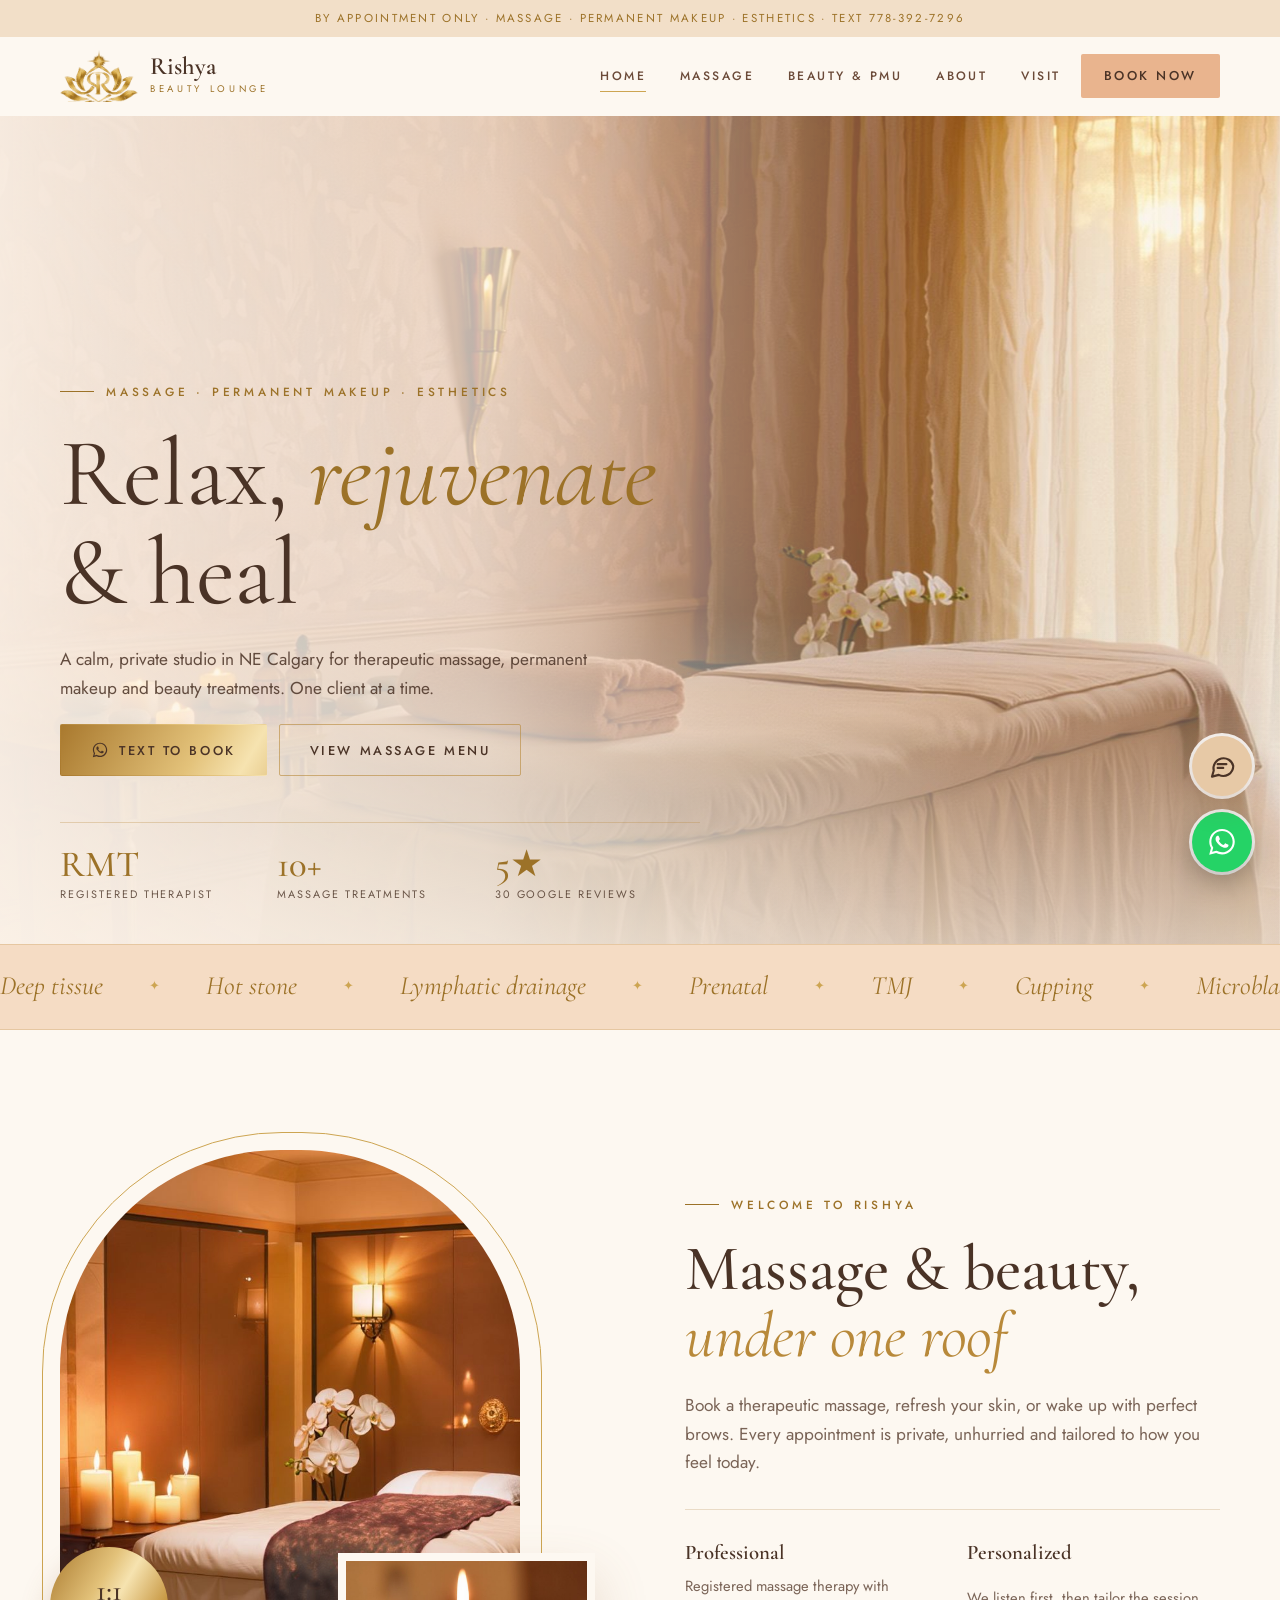
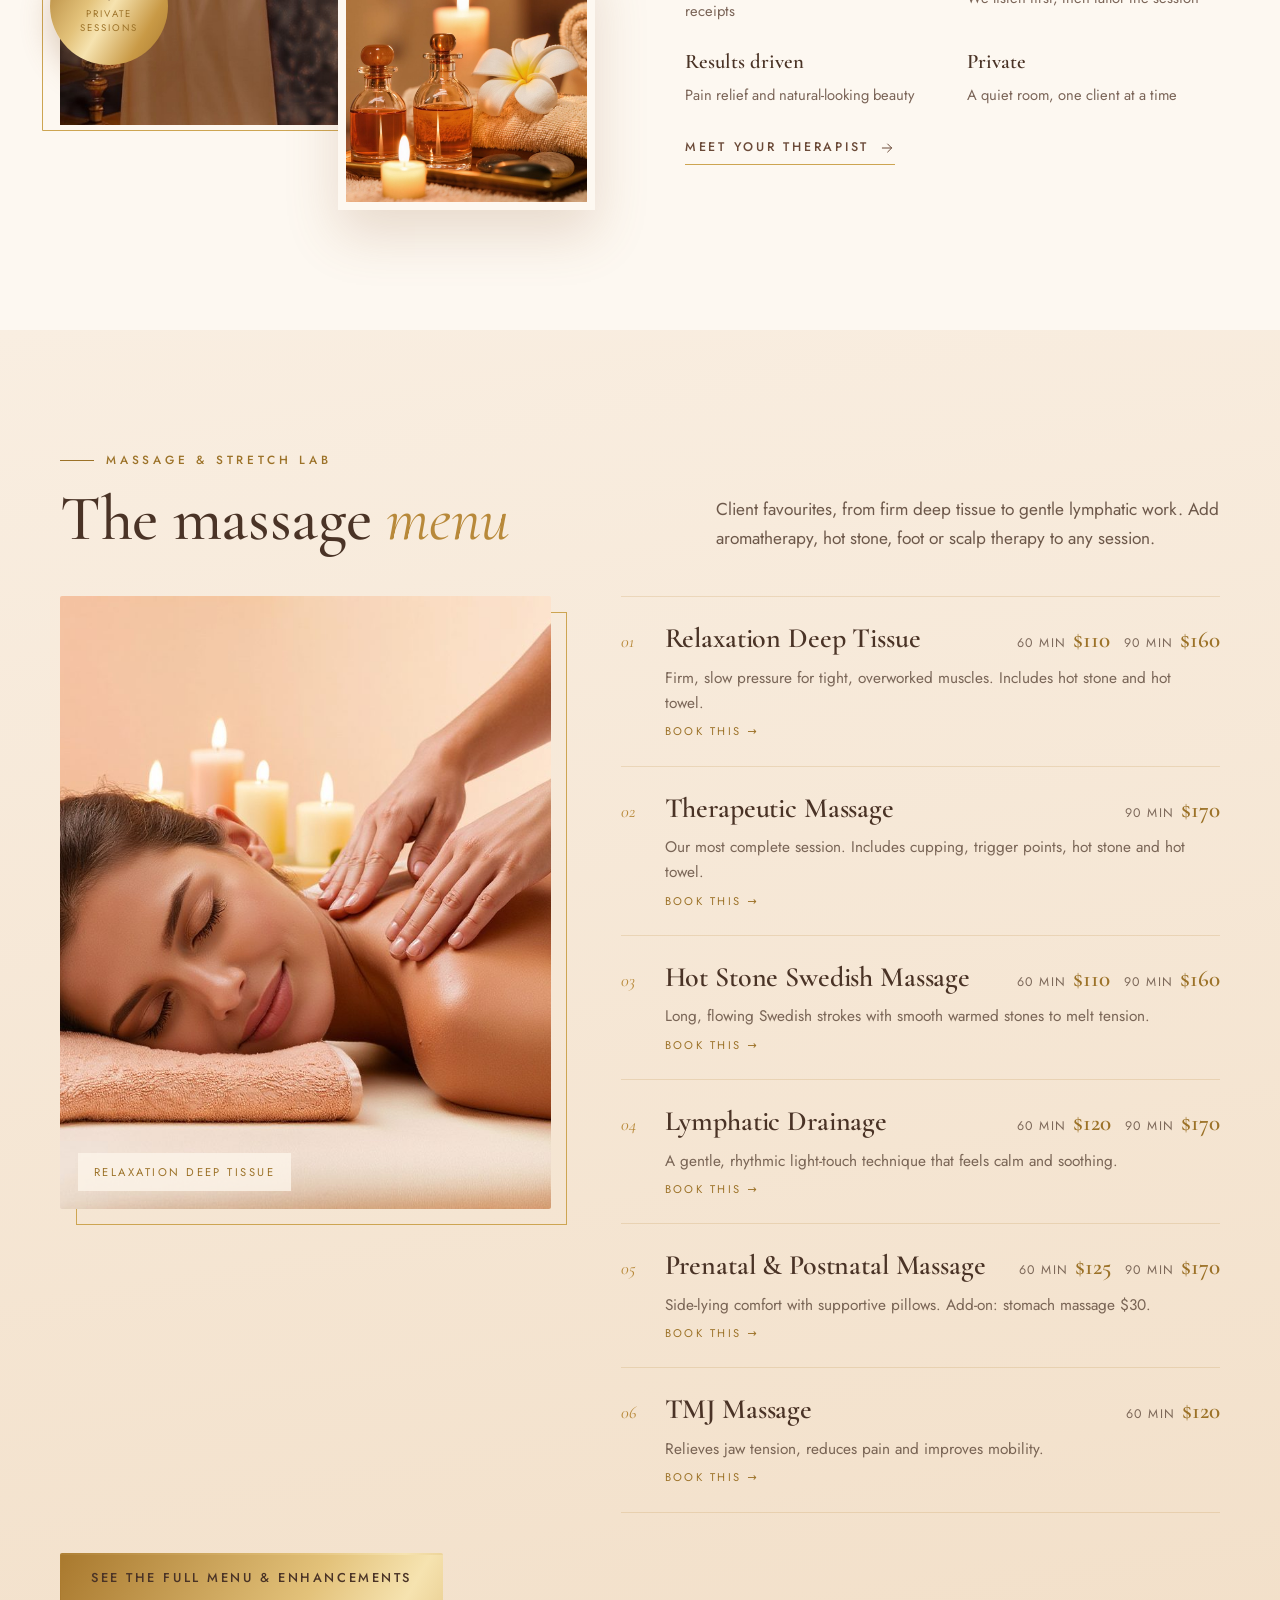
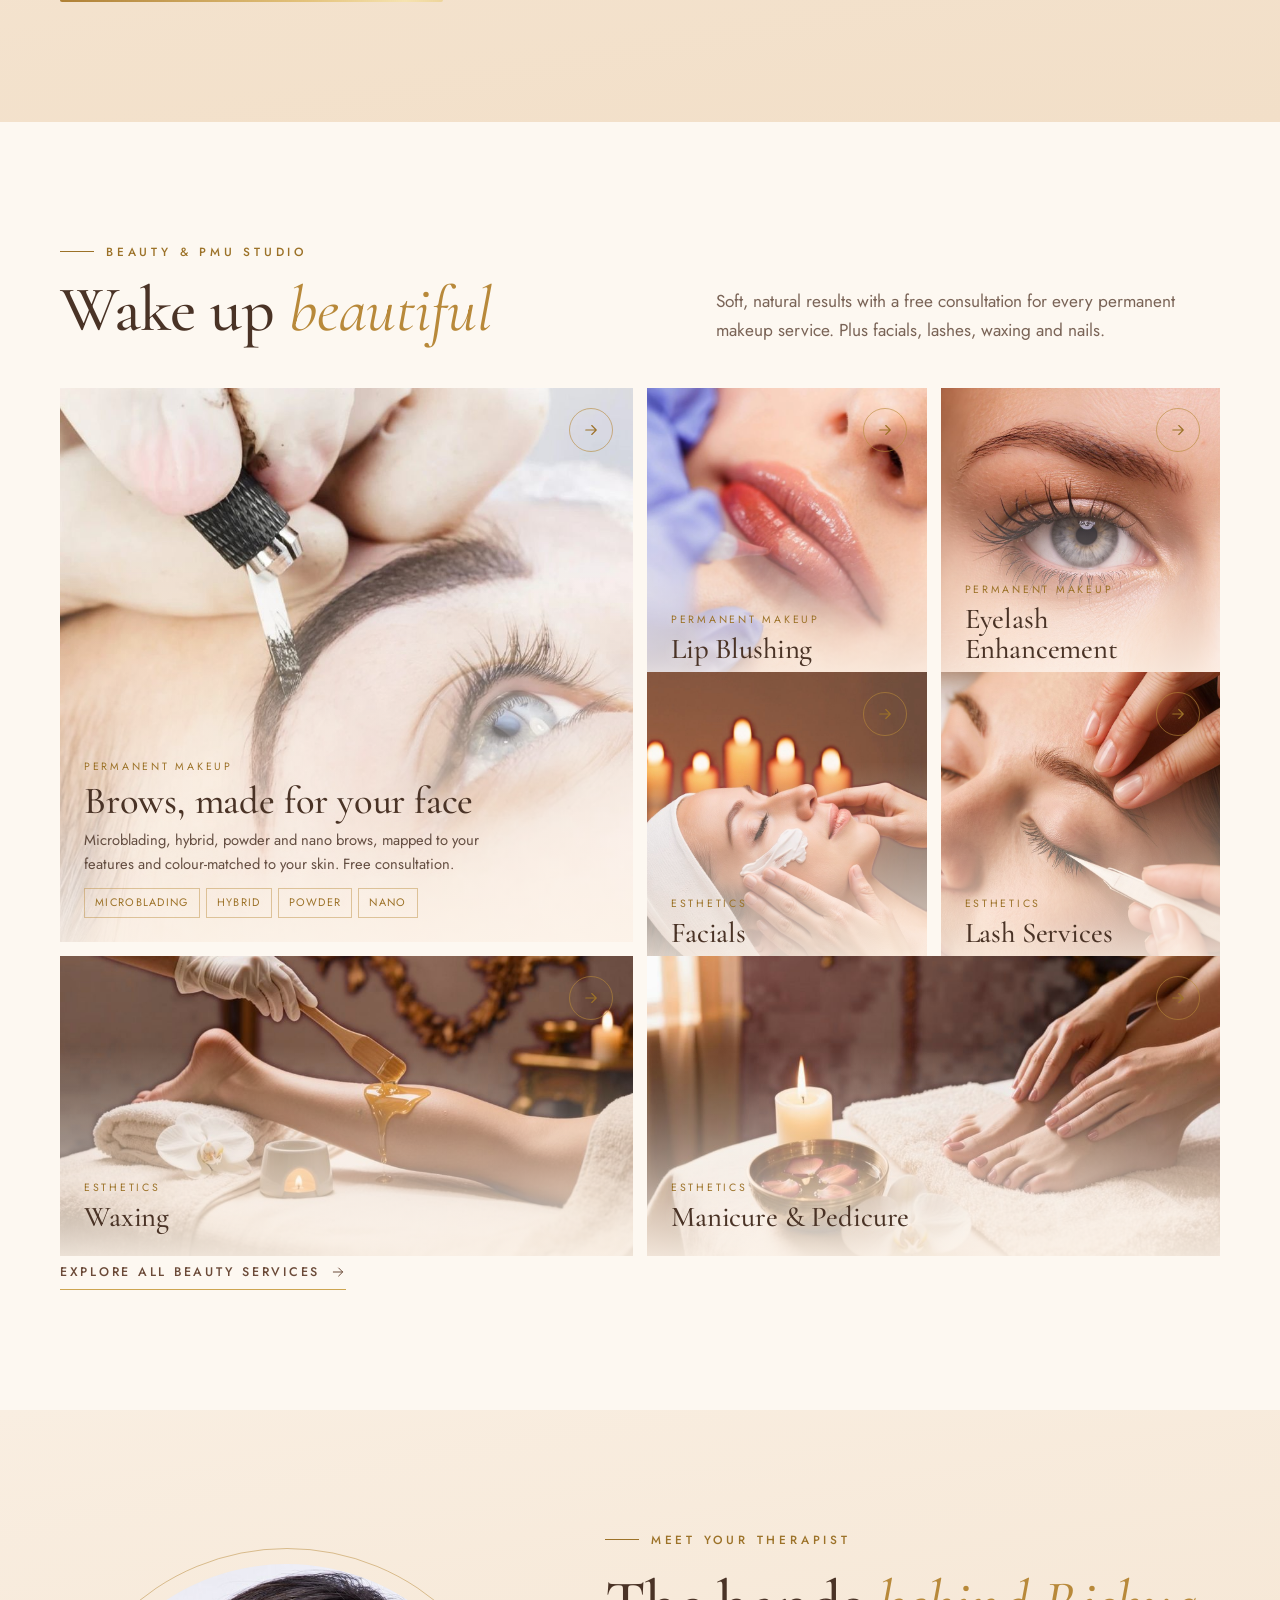
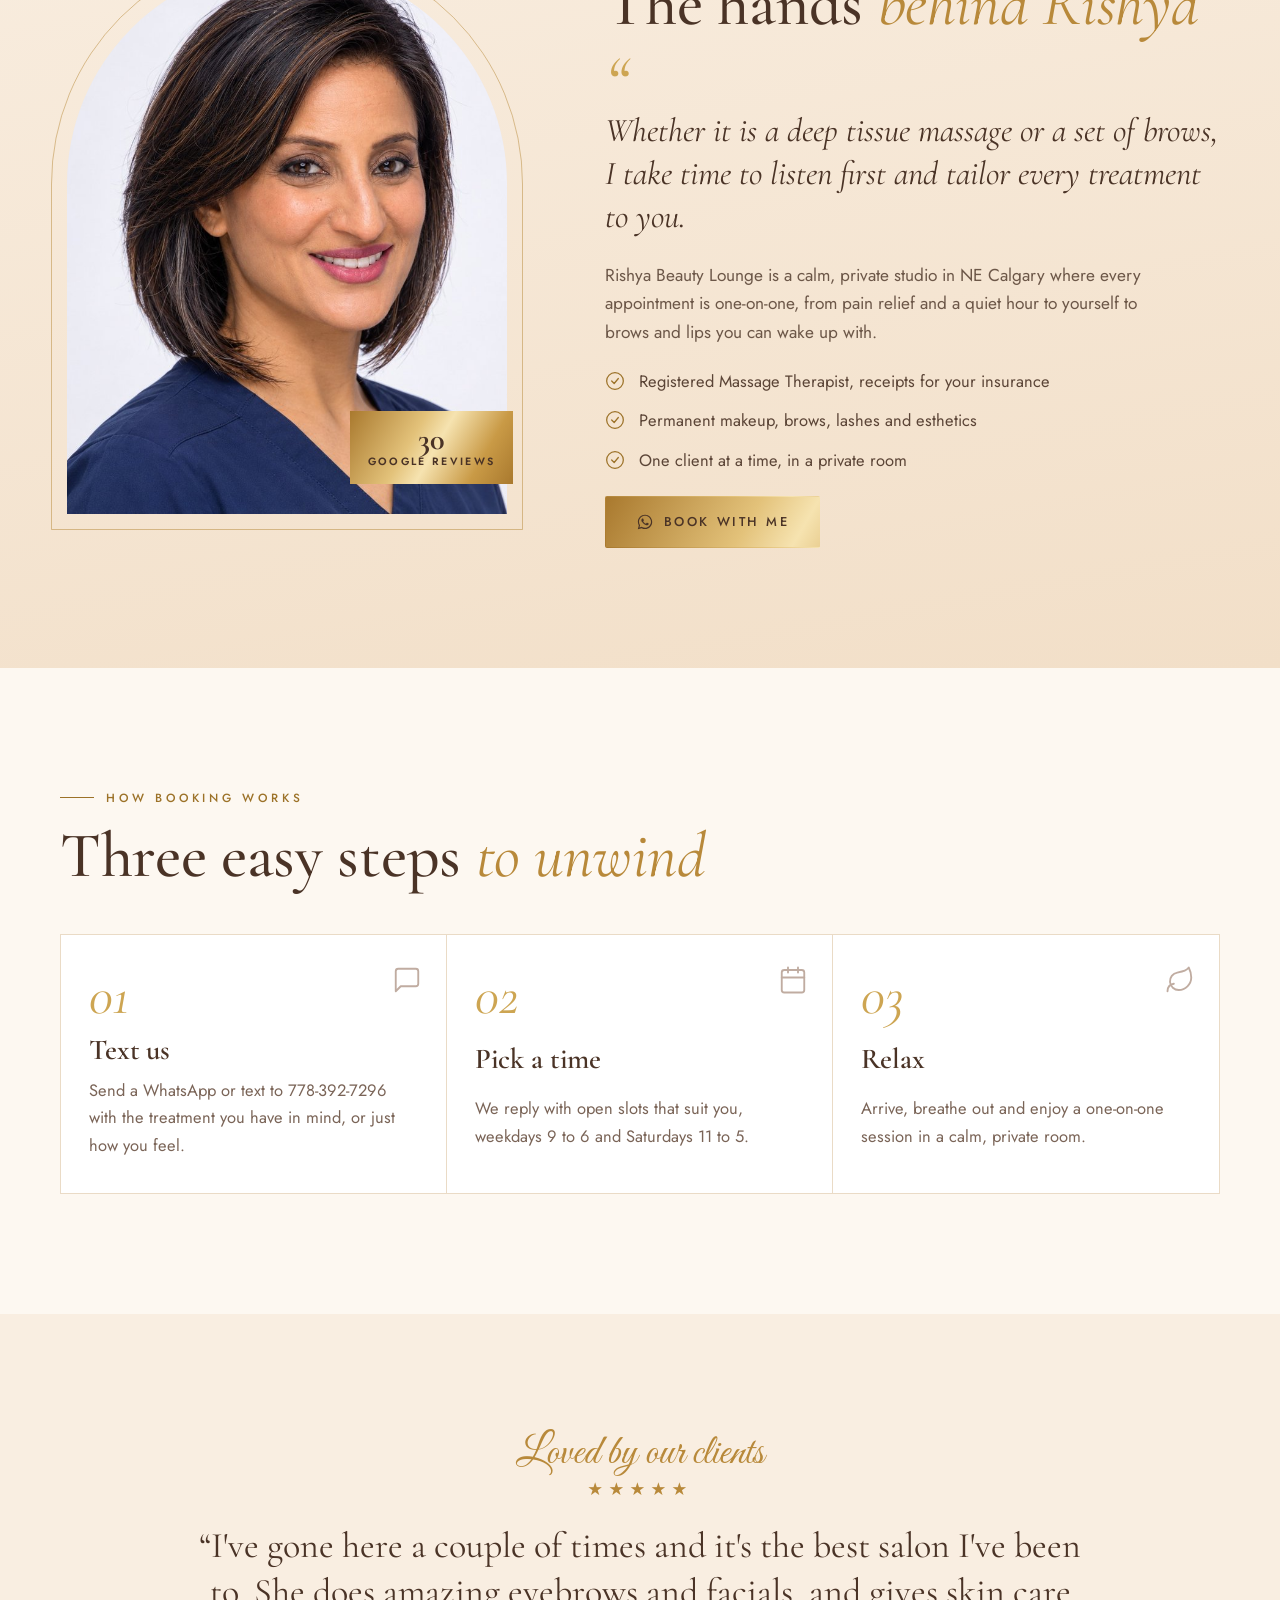
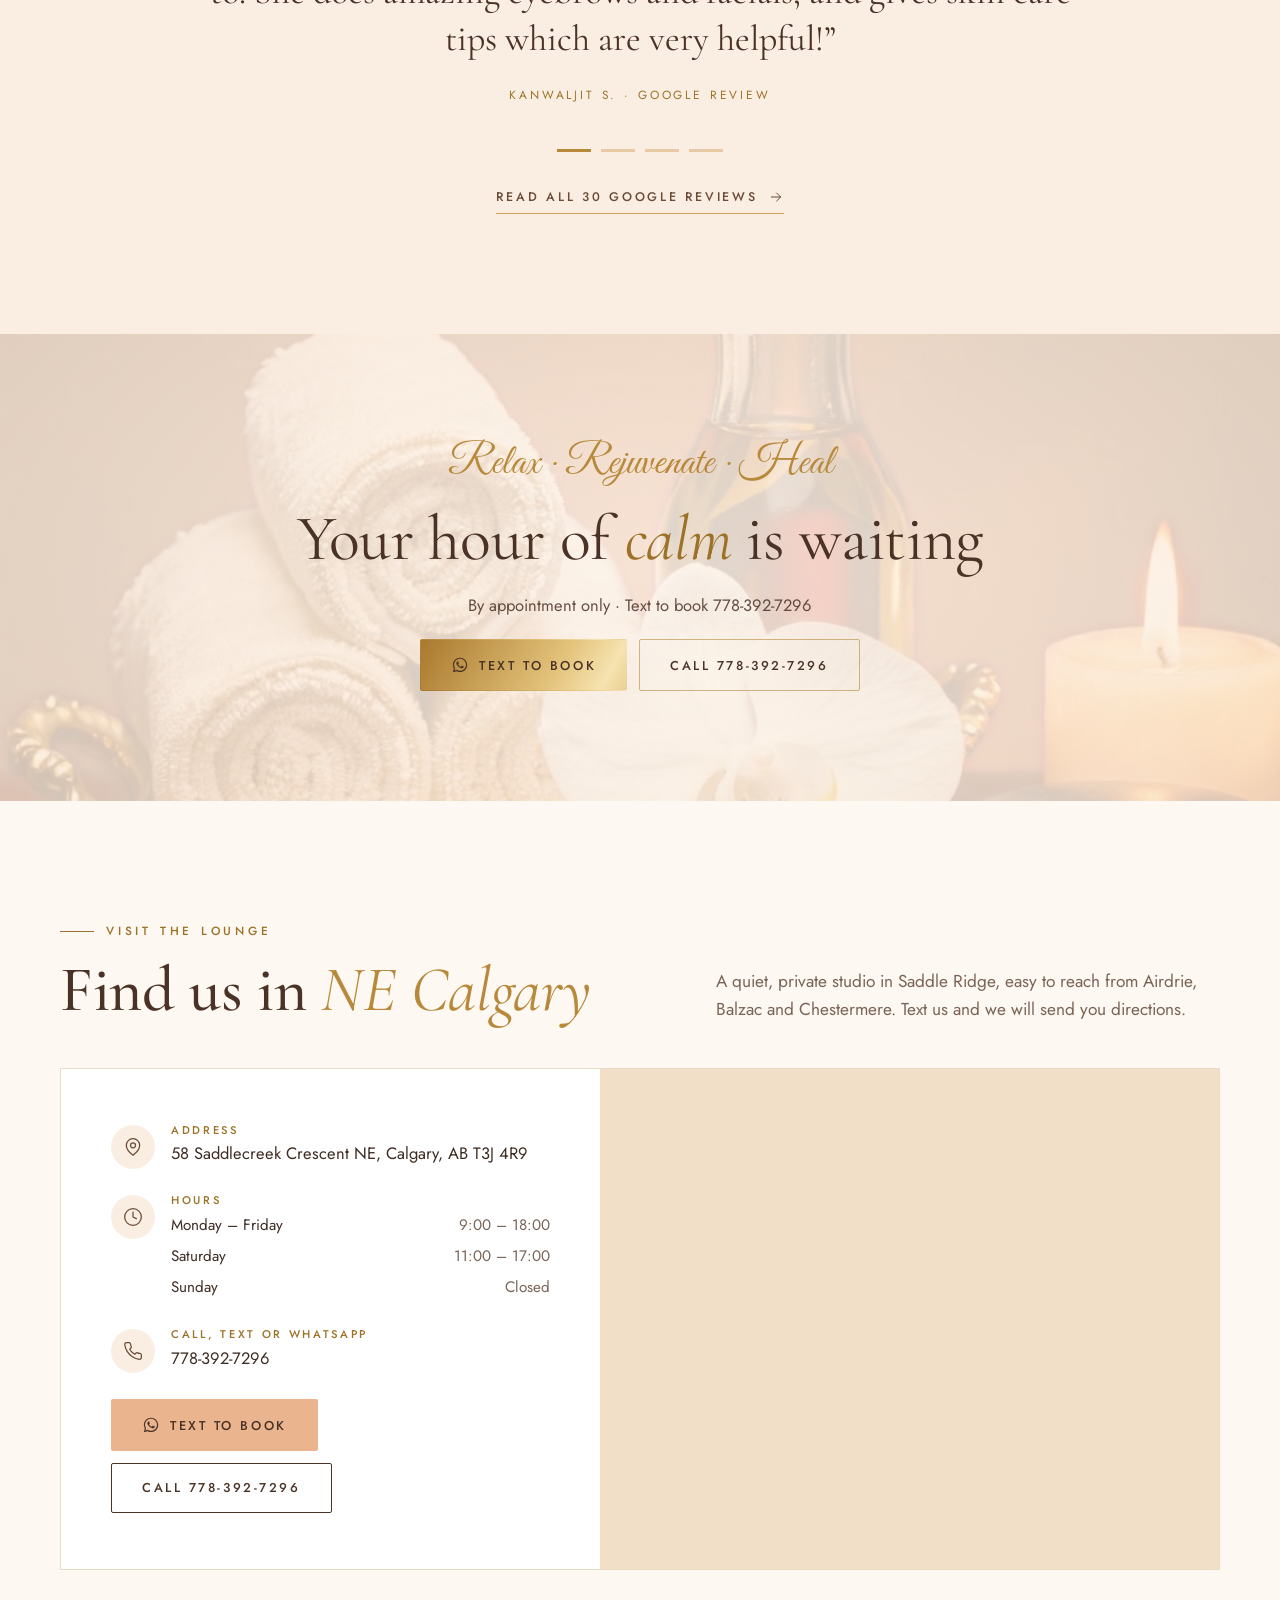
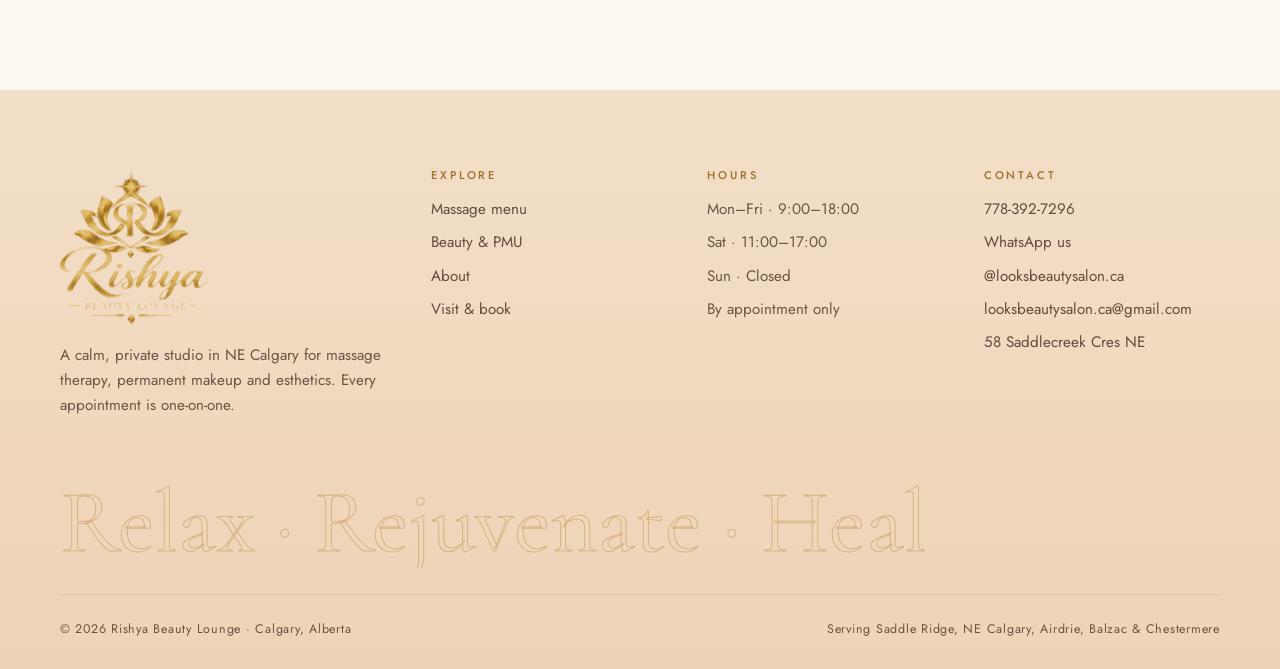
==== commit c3a66ba0: "Switch v3 design to peach, cream and gold with no purple Purple surfaces and text are now peach/crea" ====
--- a/index.html
+++ b/index.html
@@ -5,16 +5,16 @@
 <meta name="viewport" content="width=device-width, initial-scale=1">
 <title>Rishya Beauty Lounge | Massage Therapy &amp; Permanent Makeup in NE Calgary</title>
 <meta name="description" content="Massage therapy, permanent makeup brows and lips, facials and waxing in a calm, private NE Calgary studio. By appointment only. Text to book 778-392-7296.">
-<meta name="theme-color" content="#26082A">
-<link rel="icon" href="assets/img/favicon.png">
+<meta name="theme-color" content="#F9EEE1">
+<link rel="icon" href="assets/img/favicon-gold.png">
 <meta property="og:title" content="Rishya Beauty Lounge | Massage Therapy &amp; Permanent Makeup in NE Calgary">
 <meta property="og:description" content="Massage therapy, permanent makeup brows and lips, facials and waxing in a calm, private NE Calgary studio. By appointment only. Text to book 778-392-7296.">
 <meta property="og:image" content="assets/img/v3-hero-room.jpg">
 <link rel="preconnect" href="https://fonts.googleapis.com">
 <link rel="preconnect" href="https://fonts.gstatic.com" crossorigin>
 <link href="https://fonts.googleapis.com/css2?family=Cormorant+Garamond:ital,wght@0,400;0,500;0,600;1,400;1,500&family=Jost:wght@300;400;500;600&family=Great+Vibes&display=swap" rel="stylesheet">
-<link rel="stylesheet" href="assets/site.css?v=3">
-<link rel="stylesheet" href="assets/chat.css?v=3">
+<link rel="stylesheet" href="assets/site.css?v=4">
+<link rel="stylesheet" href="assets/chat.css?v=4">
 <script>document.documentElement.classList.remove("no-js")</script>
 <script type="application/ld+json">{"@context": "https://schema.org", "@type": "HealthAndBeautyBusiness", "name": "Rishya Beauty Lounge", "alternateName": "Looks Beauty Salon", "url": "https://looksbeautysalon.ca/", "telephone": "+17783927296", "email": "looksbeautysalon.ca@gmail.com", "image": "https://looksbeautysalon.ca/assets/img/logo.png", "priceRange": "$$", "address": {"@type": "PostalAddress", "streetAddress": "58 Saddlecreek Crescent NE", "addressLocality": "Calgary", "addressRegion": "AB", "postalCode": "T3J 4R9", "addressCountry": "CA"}, "openingHoursSpecification": [{"@type": "OpeningHoursSpecification", "dayOfWeek": ["Monday", "Tuesday", "Wednesday", "Thursday", "Friday"], "opens": "09:00", "closes": "18:00"}, {"@type": "OpeningHoursSpecification", "dayOfWeek": "Saturday", "opens": "11:00", "closes": "17:00"}], "areaServed": ["Calgary", "Airdrie", "Balzac", "Chestermere"], "sameAs": ["https://www.instagram.com/looksbeautysalon.ca/"]}</script>
 </head>
@@ -23,14 +23,14 @@
 <div class="topbar">By appointment only <span class="hide-sm">· Massage · Permanent makeup · Esthetics</span> · Text <a href="https://wa.me/17783927296?text=Hi%21%20I%27d%20like%20to%20book%20an%20appointment." target="_blank" rel="noopener">778-392-7296</a></div>
 <header class="hdr">
   <div class="wrap">
-    <a class="brand" href="index.html" aria-label="Rishya Beauty Lounge home"><img src="assets/img/logo.png" alt="" width="50" height="50"><span><b>Rishya</b><small>Beauty Lounge</small></span></a>
+    <a class="brand" href="index.html" aria-label="Rishya Beauty Lounge home"><img src="assets/img/logo-emblem.png" alt="" height="52"><span><b>Rishya</b><small>Beauty Lounge</small></span></a>
     <nav class="nav" aria-label="Main"><a href="index.html" aria-current="page">Home</a><a href="massage.html">Massage</a><a href="beauty.html">Beauty & PMU</a><a href="index.html#therapist">About</a><a href="contact.html">Visit</a></nav>
     <a class="btn btn-plum" href="https://wa.me/17783927296?text=Hi%21%20I%27d%20like%20to%20book%20an%20appointment." target="_blank" rel="noopener">Book now</a>
     <button class="menu-btn" aria-label="Open menu" aria-expanded="false" aria-controls="drawer"><svg viewBox="0 0 24 24" fill="none" stroke="currentColor" stroke-width="1.5" stroke-linecap="round" aria-hidden="true"><path d="M4 8h16M4 16h10"/></svg></button>
   </div>
 </header>
 <div class="drawer" id="drawer" aria-hidden="true">
-  <div class="drawer-top"><img src="assets/img/logo.png" alt="Rishya Beauty Lounge"><button class="drawer-x" aria-label="Close menu">&times;</button></div>
+  <div class="drawer-top"><img src="assets/img/logo-gold.png" alt="Rishya Beauty Lounge"><button class="drawer-x" aria-label="Close menu">&times;</button></div>
   <nav aria-label="Mobile"><a href="index.html"><span>01</span>Home</a><a href="massage.html"><span>02</span>Massage</a><a href="beauty.html"><span>03</span>Beauty & PMU</a><a href="index.html#therapist"><span>04</span>About</a><a href="contact.html"><span>05</span>Visit</a></nav>
   <div class="actions"><a class="btn btn-gold" href="https://wa.me/17783927296?text=Hi%21%20I%27d%20like%20to%20book%20an%20appointment." target="_blank" rel="noopener"><svg viewBox="0 0 32 32" aria-hidden="true"><path fill="currentColor" d="M16.04 3C9.02 3 3.3 8.7 3.3 15.72c0 2.24.59 4.43 1.7 6.36L3.2 28.8l6.9-1.8a12.7 12.7 0 0 0 5.93 1.5h.01c7.02 0 12.74-5.7 12.74-12.72C28.78 8.7 23.06 3 16.04 3Zm0 23.35h-.01a10.6 10.6 0 0 1-5.4-1.48l-.39-.23-4.1 1.07 1.1-3.99-.25-.41a10.57 10.57 0 0 1-1.620-5.64c0-5.84 4.76-10.6 10.68-10.6 5.84 0 10.6 4.76 10.6 10.6 0 5.850-4.76 10.68-10.6 10.68Zm5.82-7.93c-.32-.16-1.89-.93-2.18-1.04-.29-.11-.5-.16-.72.16-.21.32-.82 1.04-1 1.25-.19.21-.37.24-.69.08-.32-.16-1.35-.5-2.57-1.59-.95-.85-1.59-1.9-1.78-2.22-.19-.32-.02-.49.14-.65.14-.14.32-.37.48-.56.16-.19.21-.32.32-.53.11-.21.05-.4-.03-.56-.08-.16-.72-1.73-.98-2.37-.26-.62-.52-.54-.72-.55h-.61c-.21 0-.56.08-.85.4-.29.32-1.120 1.09-1.12 2.66 0 1.57 1.14 3.08 1.3 3.3.16.21 2.25 3.43 5.45 4.81.76.33 1.36.53 1.82.67.77.24 1.46.21 2.01.13.61-.09 1.89-.77 2.16-1.52.27-.75.27-1.39.19-1.52-.08-.13-.29-.21-.61-.37Z"/></svg> Text to book</a><a class="btn btn-ghost" href="tel:+17783927296"><svg viewBox="0 0 24 24" fill="none" stroke="currentColor" stroke-width="1.5" stroke-linecap="round" stroke-linejoin="round" aria-hidden="true"><path d="M22 16.92v3a2 2 0 0 1-2.18 2 19.79 19.79 0 0 1-8.63-3.07 19.5 19.5 0 0 1-6-6 19.79 19.79 0 0 1-3.07-8.67A2 2 0 0 1 4.11 2h3a2 2 0 0 1 2 1.72c.13.96.36 1.9.7 2.81a2 2 0 0 1-.45 2.11L8.09 9.91a16 16 0 0 0 6 6l1.27-1.27a2 2 0 0 1 2.11-.45c.91.34 1.85.57 2.81.7A2 2 0 0 1 22 16.92z"/></svg> Call</a></div>
 </div>
@@ -137,7 +137,7 @@
   <div class="wrap">
     <div class="ftr-grid">
       <div style="display:grid;gap:18px;align-content:start">
-        <a class="brand" href="index.html"><img src="assets/img/logo.png" alt="" width="50" height="50"><span><b>Rishya</b><small>Beauty Lounge</small></span></a>
+        <a href="index.html"><img class="flogo" src="assets/img/logo-gold.png" alt="Rishya Beauty Lounge"></a>
         <p>A calm, private studio in NE Calgary for massage therapy, permanent makeup and esthetics. Every appointment is one-on-one.</p>
       </div>
       <div><h4>Explore</h4><ul><li><a href="massage.html">Massage menu</a></li><li><a href="beauty.html">Beauty &amp; PMU</a></li><li><a href="index.html#therapist">About</a></li><li><a href="contact.html">Visit &amp; book</a></li></ul></div>
@@ -151,6 +151,6 @@
 <a class="wa-float" href="https://wa.me/17783927296?text=Hi%21%20I%27d%20like%20to%20book%20an%20appointment." target="_blank" rel="noopener" aria-label="Chat with us on WhatsApp"><svg viewBox="0 0 32 32" aria-hidden="true"><path fill="currentColor" d="M16.04 3C9.02 3 3.3 8.7 3.3 15.72c0 2.24.59 4.43 1.7 6.36L3.2 28.8l6.9-1.8a12.7 12.7 0 0 0 5.93 1.5h.01c7.02 0 12.74-5.7 12.74-12.72C28.78 8.7 23.06 3 16.04 3Zm0 23.35h-.01a10.6 10.6 0 0 1-5.4-1.48l-.39-.23-4.1 1.07 1.1-3.99-.25-.41a10.57 10.57 0 0 1-1.620-5.64c0-5.84 4.76-10.6 10.68-10.6 5.84 0 10.6 4.76 10.6 10.6 0 5.850-4.76 10.68-10.6 10.68Zm5.82-7.93c-.32-.16-1.89-.93-2.18-1.04-.29-.11-.5-.16-.72.16-.21.32-.82 1.04-1 1.25-.19.21-.37.24-.69.08-.32-.16-1.35-.5-2.57-1.59-.95-.85-1.59-1.9-1.78-2.22-.19-.32-.02-.49.14-.65.14-.14.32-.37.48-.56.16-.19.21-.32.32-.53.11-.21.05-.4-.03-.56-.08-.16-.72-1.73-.98-2.37-.26-.62-.52-.54-.72-.55h-.61c-.21 0-.56.08-.85.4-.29.32-1.120 1.09-1.12 2.66 0 1.57 1.14 3.08 1.3 3.3.16.21 2.25 3.43 5.45 4.81.76.33 1.36.53 1.82.67.77.24 1.46.21 2.01.13.61-.09 1.89-.77 2.16-1.52.27-.75.27-1.39.19-1.52-.08-.13-.29-.21-.61-.37Z"/></svg><span>Chat with us</span></a>
 <script src="assets/kb.js?v=1" defer></script>
 <script src="assets/chat.js?v=3" defer></script>
-<script src="assets/site.js?v=3" defer></script>
+<script src="assets/site.js?v=4" defer></script>
 </body>
 </html>
--- a/assets/site.css
+++ b/assets/site.css
@@ -1,10 +1,10 @@
 /* Rishya Beauty Lounge — v3 "editorial spa" design.
-   Same palette as the live site (plum, champagne, peachy gold), new layout and type. Mobile-first. */
+   Same palette as the live site (peach, champagne, gold), new layout and type. Mobile-first. */
 :root{
-  --plum-900:#26082A; --plum-800:#3A1240; --plum-700:#55204F; --plum-100:#F2E6EE;
+  --plum-900:#4A3326; --plum-800:#6B4A38; --plum-700:#8E6A55; --plum-100:#FBEFE4; /* "plum" names kept, now warm cocoa text tones */
   --gold-700:#9C7228; --gold-600:#B8893A; --gold-500:#CDA552; --gold-300:#E8CC86; --gold-100:#F7E9C9;
   --peach-50:#FDF8F1; --peach-100:#F9EEE1; --peach-200:#F2DFC8; --peach-300:#E7C9A6;
-  --ink:#2A1A26; --muted:#6F5B62; --line:#EADBC6;
+  --ink:#3E2C22; --muted:#7A6457; --line:#EADBC6;
   --goldgrad:linear-gradient(120deg,#A9792E 0%,#E3C27A 38%,#F6E3B0 52%,#C99A46 78%,#A9792E 100%);
   --display:"Cormorant Garamond", "Playfair Display", Georgia, serif;
   --script:"Great Vibes", cursive;
@@ -30,11 +30,11 @@
 .script{font-family:var(--script);font-size:clamp(1.9rem,3.4vw,2.6rem);line-height:1;color:var(--gold-600)}
 .lead{font-size:1.08rem;color:var(--muted);max-width:56ch}
 .gold-text{background:var(--goldgrad);-webkit-background-clip:text;background-clip:text;color:transparent}
-.dark{background:var(--plum-900);color:var(--peach-100)}
-.dark h1,.dark h2,.dark h3{color:var(--peach-50)}
-.dark .kicker{color:var(--gold-300)}
-.dark .lead{color:rgba(247,233,201,.8)}
-.dark .script{color:var(--gold-300)}
+.dark{background:linear-gradient(170deg,var(--peach-100) 0%,var(--peach-200) 100%);color:var(--plum-900)}
+.dark h1,.dark h2,.dark h3{color:var(--plum-900)}
+.dark .kicker{color:var(--gold-700)}
+.dark .lead{color:rgba(74,51,38,.8)}
+.dark .script{color:var(--gold-700)}
 section{padding:76px 0;position:relative}
 @media (min-width:900px){section{padding:120px 0}}
 .sec-head{display:grid;gap:16px;margin-bottom:44px;max-width:720px}
@@ -46,28 +46,28 @@
 .btn svg{width:18px;height:18px;flex:none}
 .btn-gold{background:var(--goldgrad);background-size:180% 100%;color:var(--plum-900)}
 .btn-gold:hover{background-position:100% 0;transform:translateY(-2px)}
-.btn-ghost{border-color:rgba(232,204,134,.6);color:var(--peach-50)}
-.btn-ghost:hover{background:rgba(232,204,134,.12);border-color:var(--gold-300)}
-.btn-plum{background:var(--plum-900);color:var(--peach-50)}
-.btn-plum:hover{background:var(--plum-700)}
+.btn-ghost{border-color:rgba(184,137,58,.6);color:var(--plum-900)}
+.btn-ghost:hover{background:rgba(184,137,58,.12);border-color:var(--gold-700)}
+.btn-plum{background:#E9B48E;color:var(--plum-900)}
+.btn-plum:hover{background:#DFA078}
 .btn-line{border-color:var(--plum-900);color:var(--plum-900)}
-.btn-line:hover{background:var(--plum-900);color:var(--peach-50)}
+.btn-line:hover{background:var(--plum-900);color:#fff}
 .link{display:inline-flex;align-items:center;gap:10px;font-size:.78rem;font-weight:500;letter-spacing:.22em;text-transform:uppercase;text-decoration:none;color:var(--plum-800);padding-bottom:6px;border-bottom:1px solid var(--gold-500);transition:gap .25s}
 .link:hover{gap:16px}
 .link svg{width:16px;height:16px;flex:none}
-.dark .link{color:var(--gold-100);border-color:var(--gold-300)}
+.dark .link{color:var(--gold-700);border-color:var(--gold-700)}
 .actions{display:flex;flex-wrap:wrap;gap:12px}
 
 /* Top bar + header */
-.topbar{background:var(--plum-900);color:var(--gold-100);font-size:.72rem;letter-spacing:.2em;text-transform:uppercase;text-align:center;padding:9px 12px}
-.topbar a{color:var(--gold-300);text-decoration:none}
+.topbar{background:var(--peach-200);color:var(--gold-700);font-size:.72rem;letter-spacing:.2em;text-transform:uppercase;text-align:center;padding:9px 12px}
+.topbar a{color:var(--gold-700);text-decoration:none}
 .topbar .hide-sm{display:none}
 @media (min-width:720px){.topbar .hide-sm{display:inline}}
 .hdr{position:sticky;top:0;z-index:60;background:rgba(253,248,241,.92);backdrop-filter:blur(14px);-webkit-backdrop-filter:blur(14px);border-bottom:1px solid transparent;transition:border-color .3s,box-shadow .3s}
-.hdr.scrolled{border-color:var(--line);box-shadow:0 6px 24px rgba(38,8,42,.06)}
+.hdr.scrolled{border-color:var(--line);box-shadow:0 6px 24px rgba(150,100,60,.06)}
 .hdr .wrap{display:flex;align-items:center;gap:20px;height:78px}
 .brand{display:flex;align-items:center;gap:12px;text-decoration:none;margin-right:auto}
-.brand img{width:50px;height:50px;border-radius:50%}
+.brand img{width:auto;height:52px}
 .brand b{display:block;font-family:var(--display);font-weight:600;font-size:1.55rem;line-height:1;color:var(--plum-900)}
 .brand small{display:block;font-size:.6rem;letter-spacing:.38em;text-transform:uppercase;color:var(--gold-700);margin-top:3px}
 .nav{display:none}
@@ -78,55 +78,55 @@
 .menu-btn{display:grid;place-items:center;width:46px;height:46px;border:1px solid var(--line);background:none;border-radius:50%;cursor:pointer;color:var(--plum-900)}
 .menu-btn svg{width:22px;height:22px}
 @media (min-width:960px){.nav{display:flex;gap:34px}.hdr .btn{display:inline-flex}.menu-btn{display:none}}
-.drawer{position:fixed;inset:0;z-index:100;background:var(--plum-900);color:var(--peach-50);display:flex;flex-direction:column;padding:22px 24px 32px;transform:translateY(-100%);transition:transform .55s var(--ease);visibility:hidden}
+.drawer{position:fixed;inset:0;z-index:100;background:var(--peach-200);color:var(--plum-900);display:flex;flex-direction:column;padding:22px 24px 32px;transform:translateY(-100%);transition:transform .55s var(--ease);visibility:hidden}
 .drawer.open{transform:none;visibility:visible}
 .drawer-top{display:flex;justify-content:space-between;align-items:center}
-.drawer-top img{width:52px;height:52px;border-radius:50%}
-.drawer-x{width:46px;height:46px;border-radius:50%;border:1px solid rgba(232,204,134,.4);background:none;color:var(--gold-300);font-size:1.6rem;cursor:pointer}
+.drawer-top img{width:auto;height:84px}
+.drawer-x{width:46px;height:46px;border-radius:50%;border:1px solid rgba(184,137,58,.4);background:none;color:var(--gold-700);font-size:1.6rem;cursor:pointer}
 .drawer nav{display:grid;gap:4px;margin:auto 0}
-.drawer nav a{font-family:var(--display);font-size:2.6rem;line-height:1.25;text-decoration:none;color:var(--peach-50)}
-.drawer nav a span{font-family:var(--sans);font-size:.7rem;letter-spacing:.3em;color:var(--gold-300);margin-right:14px;vertical-align:middle}
+.drawer nav a{font-family:var(--display);font-size:2.6rem;line-height:1.25;text-decoration:none;color:var(--plum-900)}
+.drawer nav a span{font-family:var(--sans);font-size:.7rem;letter-spacing:.3em;color:var(--gold-700);margin-right:14px;vertical-align:middle}
 .drawer .actions .btn{flex:1}
 body.locked{overflow:hidden}
 
 /* Hero */
-.hero{position:relative;min-height:min(92vh,860px);display:flex;align-items:flex-end;padding:0;color:var(--peach-50);overflow:hidden;background:var(--plum-900)}
+.hero{position:relative;min-height:min(92vh,860px);display:flex;align-items:flex-end;padding:0;color:var(--plum-900);overflow:hidden;background:var(--peach-200)}
 .hero-bg{position:absolute;inset:0}
-.hero-bg img{width:100%;height:100%;object-fit:cover;object-position:62% 50%;transform:scale(1.06);animation:heroZoom 14s ease-out forwards}
+.hero-bg img{width:100%;height:100%;object-fit:cover;object-position:70% 50%;transform:scale(1.06);animation:heroZoom 14s ease-out forwards}
 @keyframes heroZoom{to{transform:scale(1)}}
-.hero::before{content:"";position:absolute;inset:0;z-index:1;background:linear-gradient(180deg,rgba(38,8,42,.25) 0%,rgba(38,8,42,.55) 45%,rgba(38,8,42,.94) 100%)}
-@media (min-width:900px){.hero::before{background:linear-gradient(90deg,rgba(38,8,42,.94) 0%,rgba(38,8,42,.72) 38%,rgba(38,8,42,.1) 75%),linear-gradient(0deg,rgba(38,8,42,.7),transparent 40%)}}
+.hero::before{content:"";position:absolute;inset:0;z-index:1;background:linear-gradient(180deg,rgba(253,244,234,.55) 0%,rgba(253,244,234,.75) 40%,rgba(253,244,234,.95) 100%)}
+@media (min-width:900px){.hero::before{background:linear-gradient(90deg,rgba(253,244,234,.94) 0%,rgba(253,244,234,.72) 38%,rgba(253,244,234,.1) 75%),linear-gradient(0deg,rgba(253,244,234,.7),transparent 40%)}}
 .hero .wrap{position:relative;z-index:2;width:100%;padding-top:120px;padding-bottom:40px}
 .hero-copy{max-width:640px;display:grid;gap:22px}
-.hero h1{color:var(--peach-50);font-weight:400}
-.hero h1 em{color:var(--gold-300)}
-.hero .lead{color:rgba(249,238,225,.86)}
-.hero .kicker{color:var(--gold-300)}
-.hero-stats{display:grid;grid-template-columns:repeat(3,1fr);gap:12px;margin-top:46px;padding-top:24px;border-top:1px solid rgba(232,204,134,.3)}
+.hero h1{color:var(--plum-900);font-weight:400}
+.hero h1 em{color:var(--gold-700)}
+.hero .lead{color:rgba(74,51,38,.86)}
+.hero .kicker{color:var(--gold-700)}
+.hero-stats{display:grid;grid-template-columns:repeat(3,1fr);gap:12px;margin-top:46px;padding-top:24px;border-top:1px solid rgba(184,137,58,.3)}
 .hero-stats div{display:grid;gap:2px}
-.hero-stats b{font-family:var(--display);font-size:clamp(1.6rem,3vw,2.3rem);font-weight:500;color:var(--gold-300);line-height:1}
-.hero-stats span{font-size:.68rem;letter-spacing:.18em;text-transform:uppercase;color:rgba(247,233,201,.8)}
+.hero-stats b{font-family:var(--display);font-size:clamp(1.6rem,3vw,2.3rem);font-weight:500;color:var(--gold-700);line-height:1}
+.hero-stats span{font-size:.68rem;letter-spacing:.18em;text-transform:uppercase;color:rgba(74,51,38,.8)}
 @media (min-width:900px){.hero-stats{max-width:640px}}
 .rise{opacity:0;transform:translateY(22px);animation:rise 1s var(--ease) forwards}
 .rise.d1{animation-delay:.15s}.rise.d2{animation-delay:.3s}.rise.d3{animation-delay:.45s}.rise.d4{animation-delay:.6s}
 @keyframes rise{to{opacity:1;transform:none}}
 
 /* Page hero (inner pages) */
-.phero{position:relative;padding:0;min-height:min(70vh,620px);display:flex;align-items:flex-end;overflow:hidden;background:var(--plum-900);color:var(--peach-50)}
+.phero{position:relative;padding:0;min-height:min(70vh,620px);display:flex;align-items:flex-end;overflow:hidden;background:var(--peach-200);color:var(--plum-900)}
 .phero .hero-bg img{object-position:50% 40%}
-.phero::before{content:"";position:absolute;inset:0;z-index:1;background:linear-gradient(180deg,rgba(38,8,42,.2),rgba(38,8,42,.92))}
-@media (min-width:900px){.phero::before{background:linear-gradient(90deg,rgba(38,8,42,.92) 0%,rgba(38,8,42,.6) 45%,rgba(38,8,42,.15) 100%)}}
+.phero::before{content:"";position:absolute;inset:0;z-index:1;background:linear-gradient(180deg,rgba(253,244,234,.2),rgba(253,244,234,.92))}
+@media (min-width:900px){.phero::before{background:linear-gradient(90deg,rgba(253,244,234,.92) 0%,rgba(253,244,234,.6) 45%,rgba(253,244,234,.15) 100%)}}
 .phero .wrap{position:relative;z-index:2;width:100%;padding-top:110px;padding-bottom:56px}
-.phero h1{color:var(--peach-50);font-weight:400}
-.phero h1 em{color:var(--gold-300)}
-.phero .kicker{color:var(--gold-300)}
-.phero .lead{color:rgba(249,238,225,.86)}
+.phero h1{color:var(--plum-900);font-weight:400}
+.phero h1 em{color:var(--gold-700)}
+.phero .kicker{color:var(--gold-700)}
+.phero .lead{color:rgba(74,51,38,.86)}
 .phero .hero-copy{gap:18px}
-.crumbs{font-size:.7rem;letter-spacing:.24em;text-transform:uppercase;color:rgba(247,233,201,.7)}
-.crumbs a{text-decoration:none;color:var(--gold-300)}
+.crumbs{font-size:.7rem;letter-spacing:.24em;text-transform:uppercase;color:rgba(74,51,38,.7)}
+.crumbs a{text-decoration:none;color:var(--gold-700)}
 
 /* Marquee */
-.marquee{background:var(--plum-800);color:var(--gold-100);padding:20px 0;overflow:hidden;border-block:1px solid rgba(232,204,134,.25)}
+.marquee{background:#F5DCC4;color:var(--gold-700);padding:20px 0;overflow:hidden;border-block:1px solid rgba(184,137,58,.25)}
 .marquee-track{display:flex;gap:46px;width:max-content;animation:marq 38s linear infinite}
 .marquee span{display:inline-flex;align-items:center;gap:46px;font-family:var(--display);font-style:italic;font-size:1.65rem;white-space:nowrap}
 .marquee span::after{content:"✦";font-style:normal;font-size:.8rem;color:var(--gold-500)}
@@ -137,10 +137,10 @@
 @media (min-width:900px){.intro-grid{grid-template-columns:1fr 1fr;gap:90px}}
 .collage{position:relative;padding:0 14% 16% 0}
 .collage .c-main{aspect-ratio:4/5;object-fit:cover;width:100%;border-radius:220px 220px 0 0}
-.collage .c-small{position:absolute;right:0;bottom:0;width:48%;aspect-ratio:1;object-fit:cover;border:8px solid var(--peach-50);box-shadow:0 24px 50px rgba(38,8,42,.2)}
+.collage .c-small{position:absolute;right:0;bottom:0;width:48%;aspect-ratio:1;object-fit:cover;border:8px solid var(--peach-50);box-shadow:0 24px 50px rgba(150,100,60,.2)}
 .collage::before{content:"";position:absolute;inset:-18px 10% 12% -18px;border:1px solid var(--gold-500);border-radius:240px 240px 0 0;z-index:-1}
-.collage .seal{position:absolute;left:-10px;bottom:22%;width:118px;height:118px;border-radius:50%;background:var(--plum-900);color:var(--gold-300);display:grid;place-items:center;text-align:center;font-size:.6rem;letter-spacing:.22em;text-transform:uppercase;line-height:1.5;box-shadow:0 14px 30px rgba(38,8,42,.3)}
-.collage .seal b{display:block;font-family:var(--display);font-size:1.9rem;letter-spacing:0;text-transform:none;font-weight:500;color:var(--peach-50);line-height:1}
+.collage .seal{position:absolute;left:-10px;bottom:22%;width:118px;height:118px;border-radius:50%;background:var(--goldgrad);color:var(--gold-700);display:grid;place-items:center;text-align:center;font-size:.6rem;letter-spacing:.22em;text-transform:uppercase;line-height:1.5;box-shadow:0 14px 30px rgba(150,100,60,.3)}
+.collage .seal b{display:block;font-family:var(--display);font-size:1.9rem;letter-spacing:0;text-transform:none;font-weight:500;color:var(--plum-900);line-height:1}
 .intro-copy{display:grid;gap:22px}
 .pillars{display:grid;grid-template-columns:1fr 1fr;gap:22px 28px;margin-top:10px;padding-top:26px;border-top:1px solid var(--line)}
 .pillars div{display:grid;gap:4px}
@@ -155,28 +155,28 @@
 .menu-visual .frame{position:relative;aspect-ratio:4/5;overflow:hidden;border-radius:2px}
 .menu-visual img{position:absolute;inset:0;width:100%;height:100%;object-fit:cover;opacity:0;transform:scale(1.05);transition:opacity .6s,transform 1.2s var(--ease)}
 .menu-visual img.on{opacity:1;transform:none}
-.menu-visual .cap{position:absolute;left:18px;bottom:18px;z-index:2;background:rgba(38,8,42,.82);color:var(--gold-100);padding:10px 16px;font-size:.7rem;letter-spacing:.22em;text-transform:uppercase}
+.menu-visual .cap{position:absolute;left:18px;bottom:18px;z-index:2;background:rgba(253,244,234,.82);color:var(--gold-700);padding:10px 16px;font-size:.7rem;letter-spacing:.22em;text-transform:uppercase}
 .menu-visual::after{content:"";position:absolute;inset:16px -16px -16px 16px;border:1px solid var(--gold-500);z-index:-1}
 .mlist{list-style:none;margin:0;padding:0;border-top:1px solid var(--line)}
-.dark .mlist{border-color:rgba(232,204,134,.2)}
+.dark .mlist{border-color:rgba(184,137,58,.2)}
 .mitem{border-bottom:1px solid var(--line);padding:24px 0;display:grid;grid-template-columns:auto 1fr;gap:6px 18px;cursor:default;transition:padding .35s var(--ease)}
-.dark .mitem{border-color:rgba(232,204,134,.2)}
+.dark .mitem{border-color:rgba(184,137,58,.2)}
 .mitem > :not(.num){grid-column:2}
 .mitem .num{grid-row:span 3;font-family:var(--display);font-style:italic;font-size:1.1rem;color:var(--gold-600);padding-top:6px;min-width:26px}
 .mitem .row{display:flex;flex-wrap:wrap;align-items:baseline;gap:4px 16px;justify-content:space-between}
 .mitem h3{font-size:clamp(1.4rem,2.3vw,1.75rem);transition:color .3s}
-.dark .mitem h3{color:var(--peach-50)}
+.dark .mitem h3{color:var(--plum-900)}
 .mitem p{color:var(--muted);font-size:.96rem;max-width:58ch}
-.dark .mitem p{color:rgba(247,233,201,.72)}
+.dark .mitem p{color:rgba(74,51,38,.72)}
 .prices{display:flex;gap:14px;flex-wrap:wrap}
 .prices span{font-size:.78rem;letter-spacing:.12em;text-transform:uppercase;color:var(--muted);white-space:nowrap}
 .prices b{font-family:var(--display);font-size:1.45rem;font-weight:600;color:var(--plum-800);letter-spacing:0;margin-left:6px}
-.dark .prices span{color:rgba(247,233,201,.7)}
-.dark .prices b{color:var(--gold-300)}
+.dark .prices span{color:rgba(74,51,38,.7)}
+.dark .prices b{color:var(--gold-700)}
 .mitem .book{justify-self:start;font-size:.7rem;letter-spacing:.22em;text-transform:uppercase;text-decoration:none;color:var(--gold-700);border-bottom:1px solid transparent;transition:border-color .3s}
-.dark .mitem .book{color:var(--gold-300)}
+.dark .mitem .book{color:var(--gold-700)}
 .mitem .book:hover{border-color:currentColor}
-@media (hover:hover){.mitem:hover{padding-left:10px}.mitem:hover h3{color:var(--gold-700)}.dark .mitem:hover h3{color:var(--gold-300)}}
+@media (hover:hover){.mitem:hover{padding-left:10px}.mitem:hover h3{color:var(--gold-700)}.dark .mitem:hover h3{color:var(--gold-700)}}
 .mthumb{display:block;width:100%;aspect-ratio:16/9;object-fit:cover;margin:6px 0 4px;grid-column:2}
 @media (min-width:960px){.mthumb{display:none}}
 
@@ -184,20 +184,20 @@
 .bento{display:grid;gap:14px;grid-template-columns:1fr}
 @media (min-width:640px){.bento{grid-template-columns:repeat(2,1fr)}}
 @media (min-width:1000px){.bento{grid-template-columns:repeat(4,1fr);grid-auto-rows:270px}.bento .t-big{grid-column:span 2;grid-row:span 2}.bento .t-wide{grid-column:span 2}}
-.tile{position:relative;overflow:hidden;display:flex;align-items:flex-end;min-height:300px;text-decoration:none;color:var(--peach-50);background:var(--plum-900)}
+.tile{position:relative;overflow:hidden;display:flex;align-items:flex-end;min-height:300px;text-decoration:none;color:var(--plum-900);background:var(--peach-200)}
 .tile img{position:absolute;inset:0;width:100%;height:100%;object-fit:cover;transition:transform 1.2s var(--ease)}
-.tile::after{content:"";position:absolute;inset:0;background:linear-gradient(180deg,transparent 30%,rgba(38,8,42,.9));transition:opacity .4s}
+.tile::after{content:"";position:absolute;inset:0;background:linear-gradient(180deg,transparent 30%,rgba(253,244,234,.9));transition:opacity .4s}
 .tile:hover img{transform:scale(1.06)}
 .tile .t-body{position:relative;z-index:2;padding:24px;display:grid;gap:6px;width:100%}
-.tile small{font-size:.66rem;letter-spacing:.26em;text-transform:uppercase;color:var(--gold-300)}
-.tile h3{color:var(--peach-50);font-weight:500}
-.tile p{font-size:.92rem;color:rgba(249,238,225,.85);max-width:44ch}
-.tile .arrow{position:absolute;right:20px;top:20px;z-index:2;width:44px;height:44px;border-radius:50%;border:1px solid rgba(232,204,134,.6);display:grid;place-items:center;color:var(--gold-300);transition:background .3s,transform .3s}
+.tile small{font-size:.66rem;letter-spacing:.26em;text-transform:uppercase;color:var(--gold-700)}
+.tile h3{color:var(--plum-900);font-weight:500}
+.tile p{font-size:.92rem;color:rgba(74,51,38,.85);max-width:44ch}
+.tile .arrow{position:absolute;right:20px;top:20px;z-index:2;width:44px;height:44px;border-radius:50%;border:1px solid rgba(184,137,58,.6);display:grid;place-items:center;color:var(--gold-700);transition:background .3s,transform .3s}
 .tile:hover .arrow{background:var(--gold-300);color:var(--plum-900);transform:rotate(-45deg)}
 .tile .arrow svg{width:18px;height:18px}
 .t-big h3{font-size:clamp(1.9rem,3vw,2.6rem)}
 .tags{display:flex;flex-wrap:wrap;gap:6px;margin-top:6px}
-.tags span{font-size:.68rem;letter-spacing:.12em;text-transform:uppercase;padding:5px 10px;border:1px solid rgba(232,204,134,.45);color:var(--gold-100)}
+.tags span{font-size:.68rem;letter-spacing:.12em;text-transform:uppercase;padding:5px 10px;border:1px solid rgba(184,137,58,.45);color:var(--gold-700)}
 
 /* Therapist */
 .meet{overflow:hidden}
@@ -205,15 +205,15 @@
 @media (min-width:900px){.meet-grid{grid-template-columns:.85fr 1.15fr;gap:90px}}
 .arch{position:relative;max-width:440px;margin:0 auto;width:100%}
 .arch img{width:100%;aspect-ratio:4/5;object-fit:cover;object-position:50% 20%;border-radius:999px 999px 0 0}
-.arch::before{content:"";position:absolute;inset:-16px;border:1px solid rgba(232,204,134,.5);border-radius:999px 999px 0 0}
+.arch::before{content:"";position:absolute;inset:-16px;border:1px solid rgba(184,137,58,.5);border-radius:999px 999px 0 0}
 .arch .badge{position:absolute;right:-6px;bottom:30px;background:var(--goldgrad);color:var(--plum-900);padding:14px 18px;font-size:.66rem;letter-spacing:.22em;text-transform:uppercase;font-weight:600;line-height:1.4;text-align:center}
 .arch .badge b{display:block;font-family:var(--display);font-size:1.9rem;letter-spacing:0;line-height:1}
-.quote{font-family:var(--display);font-style:italic;font-size:clamp(1.5rem,2.6vw,2.1rem);line-height:1.3;color:var(--peach-50)}
+.quote{font-family:var(--display);font-style:italic;font-size:clamp(1.5rem,2.6vw,2.1rem);line-height:1.3;color:var(--plum-900)}
 .quote::before{content:"“";display:block;font-size:4.5rem;line-height:.6;color:var(--gold-500);margin-bottom:6px}
 .meet-copy{display:grid;gap:22px}
 .checks{list-style:none;margin:0;padding:0;display:grid;gap:12px}
-.checks li{display:flex;gap:14px;align-items:flex-start;color:rgba(247,233,201,.9)}
-.checks svg{flex:none;width:20px;height:20px;color:var(--gold-300);margin-top:3px}
+.checks li{display:flex;gap:14px;align-items:flex-start;color:rgba(74,51,38,.9)}
+.checks svg{flex:none;width:20px;height:20px;color:var(--gold-700);margin-top:3px}
 
 /* Steps */
 .steps{display:grid;gap:18px;counter-reset:s}
@@ -236,16 +236,16 @@
 .rv-slide cite{font-style:normal;font-size:.74rem;letter-spacing:.24em;text-transform:uppercase;color:var(--gold-700)}
 .rv-dots{display:flex;justify-content:center;gap:10px;margin:26px 0 30px}
 .rv-dots button{width:34px;height:3px;border:0;padding:0;background:var(--peach-300);cursor:pointer;transition:background .3s}
-.rv-dots button.on{background:var(--plum-800)}
+.rv-dots button.on{background:var(--gold-600)}
 
 /* CTA band */
-.cta{position:relative;overflow:hidden;text-align:center;padding:110px 0;color:var(--peach-50)}
+.cta{position:relative;overflow:hidden;text-align:center;padding:110px 0;color:var(--plum-900)}
 .cta .hero-bg img{object-position:50% 50%}
-.cta::before{content:"";position:absolute;inset:0;z-index:1;background:radial-gradient(80% 120% at 50% 50%,rgba(38,8,42,.78),rgba(38,8,42,.95))}
+.cta::before{content:"";position:absolute;inset:0;z-index:1;background:radial-gradient(80% 120% at 50% 50%,rgba(253,244,234,.88),rgba(250,232,214,.8))}
 .cta .wrap{position:relative;z-index:2;display:grid;justify-items:center;gap:20px}
-.cta h2{color:var(--peach-50);font-weight:400}
-.cta h2 em{color:var(--gold-300)}
-.cta p{color:rgba(247,233,201,.85)}
+.cta h2{color:var(--plum-900);font-weight:400}
+.cta h2 em{color:var(--gold-700)}
+.cta p{color:rgba(74,51,38,.85)}
 
 /* Visit */
 .visit-grid{display:grid;gap:0;border:1px solid var(--line);background:#fff}
@@ -268,31 +268,31 @@
 @media (min-width:700px){.cards{grid-template-columns:repeat(2,1fr)}}
 @media (min-width:1060px){.cards{grid-template-columns:repeat(3,1fr)}}
 .card{background:#fff;border:1px solid var(--line);display:flex;flex-direction:column;transition:transform .4s var(--ease),box-shadow .4s}
-.card:hover{transform:translateY(-6px);box-shadow:0 26px 50px rgba(38,8,42,.12)}
+.card:hover{transform:translateY(-6px);box-shadow:0 26px 50px rgba(150,100,60,.12)}
 .card .img{position:relative;aspect-ratio:4/3;overflow:hidden}
 .card .img img{width:100%;height:100%;object-fit:cover;transition:transform 1.2s var(--ease)}
 .card:hover .img img{transform:scale(1.06)}
-.card .tag{position:absolute;left:14px;top:14px;background:var(--plum-900);color:var(--gold-300);font-size:.62rem;letter-spacing:.22em;text-transform:uppercase;padding:6px 10px}
+.card .tag{position:absolute;left:14px;top:14px;background:var(--peach-50);color:var(--gold-700);font-size:.62rem;letter-spacing:.22em;text-transform:uppercase;padding:6px 10px}
 .card .body{padding:26px 26px 28px;display:grid;gap:12px;flex:1;align-content:start}
 .card .body p{color:var(--muted);font-size:.96rem}
 .card .foot{margin-top:auto;padding:16px 26px;border-top:1px solid var(--line);display:flex;justify-content:space-between;align-items:center;gap:12px;flex-wrap:wrap}
 .card .foot .link{border:0;padding:0}
 
 /* Enhancements */
-.enh{display:grid;gap:1px;background:rgba(232,204,134,.25);border:1px solid rgba(232,204,134,.25)}
+.enh{display:grid;gap:1px;background:rgba(184,137,58,.25);border:1px solid rgba(184,137,58,.25)}
 @media (min-width:700px){.enh{grid-template-columns:repeat(4,1fr)}}
-.enh div{background:var(--plum-900);padding:30px 24px;display:grid;gap:8px;text-align:center;justify-items:center}
-.enh img{width:86px;height:86px;border-radius:50%;object-fit:cover;border:1px solid var(--gold-500);padding:4px;background:var(--plum-900)}
-.enh b{font-family:var(--display);font-size:1.4rem;font-weight:500;color:var(--peach-50)}
-.enh span{font-size:.78rem;letter-spacing:.14em;text-transform:uppercase;color:var(--gold-300)}
+.enh div{background:var(--peach-50);padding:30px 24px;display:grid;gap:8px;text-align:center;justify-items:center}
+.enh img{width:86px;height:86px;border-radius:50%;object-fit:cover;border:1px solid var(--gold-500);padding:4px;background:var(--peach-200)}
+.enh b{font-family:var(--display);font-size:1.4rem;font-weight:500;color:var(--plum-900)}
+.enh span{font-size:.78rem;letter-spacing:.14em;text-transform:uppercase;color:var(--gold-700)}
 
 /* Badges row */
 .badges{display:grid;gap:14px;margin-top:44px}
 @media (min-width:700px){.badges{grid-template-columns:repeat(3,1fr)}}
-.badges div{display:flex;gap:16px;align-items:center;padding:20px 22px;border:1px solid rgba(232,204,134,.3)}
-.badges svg{width:30px;height:30px;color:var(--gold-300);flex:none}
-.badges b{display:block;font-family:var(--display);font-size:1.3rem;font-weight:500;color:var(--peach-50)}
-.badges span{font-size:.85rem;color:rgba(247,233,201,.75)}
+.badges div{display:flex;gap:16px;align-items:center;padding:20px 22px;border:1px solid rgba(184,137,58,.3)}
+.badges svg{width:30px;height:30px;color:var(--gold-700);flex:none}
+.badges b{display:block;font-family:var(--display);font-size:1.3rem;font-weight:500;color:var(--plum-900)}
+.badges span{font-size:.85rem;color:rgba(74,51,38,.75)}
 
 /* FAQ */
 .faq{max-width:860px}
@@ -314,17 +314,17 @@
 .brow p{color:var(--muted);font-size:.92rem}
 
 /* Footer */
-.ftr{background:var(--plum-900);color:rgba(247,233,201,.8);padding:80px 0 30px;font-size:.95rem}
+.ftr{background:linear-gradient(180deg,var(--peach-200),#EFD3B6);color:rgba(74,51,38,.8);padding:80px 0 30px;font-size:.95rem}
 .ftr-grid{display:grid;gap:40px}
 @media (min-width:860px){.ftr-grid{grid-template-columns:1.4fr 1fr 1fr 1fr}}
-.ftr .brand b{color:var(--peach-50)}
-.ftr .brand small{color:var(--gold-300)}
-.ftr h4{font-family:var(--sans);font-size:.7rem;letter-spacing:.26em;text-transform:uppercase;font-weight:500;color:var(--gold-300);margin-bottom:16px}
+.ftr .brand b{color:var(--plum-900)}
+.ftr .brand small{color:var(--gold-700)}
+.ftr h4{font-family:var(--sans);font-size:.7rem;letter-spacing:.26em;text-transform:uppercase;font-weight:500;color:var(--gold-700);margin-bottom:16px}
 .ftr ul{list-style:none;margin:0;padding:0;display:grid;gap:8px}
-.ftr a{text-decoration:none;color:rgba(247,233,201,.85)}
-.ftr a:hover{color:var(--gold-300)}
-.ftr .big{font-family:var(--display);font-size:clamp(2.4rem,7vw,5.6rem);line-height:1;color:transparent;-webkit-text-stroke:1px rgba(232,204,134,.45);margin:60px 0 26px;white-space:nowrap;overflow:hidden}
-.ftr-base{display:flex;flex-wrap:wrap;justify-content:space-between;gap:10px;padding-top:24px;border-top:1px solid rgba(232,204,134,.2);font-size:.78rem;letter-spacing:.06em}
+.ftr a{text-decoration:none;color:rgba(74,51,38,.85)}
+.ftr a:hover{color:var(--gold-700)}
+.ftr .big{font-family:var(--display);font-size:clamp(2.4rem,7vw,5.6rem);line-height:1;color:transparent;-webkit-text-stroke:1px rgba(184,137,58,.45);margin:60px 0 26px;white-space:nowrap;overflow:hidden}
+.ftr-base{display:flex;flex-wrap:wrap;justify-content:space-between;gap:10px;padding-top:24px;border-top:1px solid rgba(184,137,58,.2);font-size:.78rem;letter-spacing:.06em}
 
 /* Reveal on scroll */
 .rv-in{opacity:0;transform:translateY(28px);transition:opacity .9s var(--ease),transform .9s var(--ease)}
@@ -340,3 +340,7 @@
   *,*::before,*::after{animation:none!important;transition:none!important}
   .rise,.rv-in{opacity:1;transform:none}
 }
+
+/* peach theme: footer full logo */
+.ftr .flogo{width:150px;height:auto}
+.tile .t-body{text-shadow:0 1px 12px rgba(253,244,234,.6)}
--- a/assets/chat.css
+++ b/assets/chat.css
@@ -1,8 +1,8 @@
 /* Floating WhatsApp chat button (every page, bottom-right) */
 .book-bar{display:none!important}
 .site-footer{padding-bottom:110px}
-.wa-float{position:fixed;right:18px;bottom:calc(18px + env(safe-area-inset-bottom));z-index:80;display:inline-flex;align-items:center;gap:10px;height:60px;min-width:60px;padding:0 14px;border-radius:999px;background:#25D366;color:#fff;text-decoration:none;font:600 .95rem/1 var(--sans);letter-spacing:.02em;box-shadow:0 10px 28px rgba(0,0,0,.28),0 0 0 3px rgba(232,204,134,.9);transition:transform .15s,box-shadow .15s}
-.wa-float:hover{transform:translateY(-2px);box-shadow:0 14px 32px rgba(0,0,0,.32),0 0 0 3px rgba(232,204,134,1)}
+.wa-float{position:fixed;right:18px;bottom:calc(18px + env(safe-area-inset-bottom));z-index:80;display:inline-flex;align-items:center;gap:10px;height:60px;min-width:60px;padding:0 14px;border-radius:999px;background:#25D366;color:#fff;text-decoration:none;font:600 .95rem/1 var(--sans);letter-spacing:.02em;box-shadow:0 10px 28px rgba(0,0,0,.28),0 0 0 3px rgba(255,255,255,.9);transition:transform .15s,box-shadow .15s}
+.wa-float:hover{transform:translateY(-2px);box-shadow:0 14px 32px rgba(0,0,0,.32),0 0 0 3px rgba(255,255,255,1)}
 .wa-float svg{width:32px;height:32px;flex:none}
 .wa-float span{display:none;padding-right:6px}
 .wa-float::before{content:"";position:absolute;inset:0;border-radius:inherit;box-shadow:0 0 0 0 rgba(37,211,102,.55);animation:wapulse 2.4s ease-out infinite}
@@ -18,26 +18,26 @@
   .wa-float:hover span,.wa-float:focus-visible span{max-width:140px;opacity:1;padding-right:2px}
 }
 /* ---------- Ask us chat widget ---------- */
-.chat-fab{position:fixed;right:18px;bottom:calc(92px + env(safe-area-inset-bottom));z-index:81;display:inline-flex;align-items:center;justify-content:center;gap:0;width:auto;min-width:60px;height:60px;padding:0 14px;border:0;border-radius:999px;background:var(--plum-800);color:var(--gold-300);cursor:pointer;font:600 .95rem/1 var(--sans);box-shadow:0 10px 28px rgba(0,0,0,.28),0 0 0 3px rgba(232,204,134,.9);transition:padding .35s ease,gap .35s ease,transform .15s}
+.chat-fab{position:fixed;right:18px;bottom:calc(92px + env(safe-area-inset-bottom));z-index:81;display:inline-flex;align-items:center;justify-content:center;gap:0;width:auto;min-width:60px;height:60px;padding:0 14px;border:0;border-radius:999px;background:var(--peach-300);color:var(--plum-900);cursor:pointer;font:600 .95rem/1 var(--sans);box-shadow:0 10px 28px rgba(120,80,50,.25),0 0 0 3px rgba(255,255,255,.9);transition:padding .35s ease,gap .35s ease,transform .15s}
 .chat-fab svg{width:30px;height:30px;flex:none}
-.chat-fab span{display:inline-block;max-width:0;opacity:0;overflow:hidden;white-space:nowrap;color:var(--peach-50);transition:max-width .35s ease,opacity .25s ease}
+.chat-fab span{display:inline-block;max-width:0;opacity:0;overflow:hidden;white-space:nowrap;color:var(--plum-900);transition:max-width .35s ease,opacity .25s ease}
 @media (hover:hover) and (min-width:720px){.chat-fab:hover,.chat-fab:focus-visible{padding:0 20px 0 14px;gap:10px;transform:translateY(-2px)}.chat-fab:hover span,.chat-fab:focus-visible span{max-width:120px;opacity:1}}
 @media (min-width:720px){.chat-fab{right:28px;bottom:104px}}
-.chat-panel{position:fixed;z-index:90;right:12px;left:12px;bottom:calc(12px + env(safe-area-inset-bottom));max-height:min(620px,calc(100dvh - 24px));display:flex;flex-direction:column;background:var(--peach-50);border-radius:22px;overflow:hidden;box-shadow:0 24px 60px rgba(38,8,42,.45),0 0 0 1.5px rgba(205,165,82,.7);animation:chatin .25s ease}
+.chat-panel{position:fixed;z-index:90;right:12px;left:12px;bottom:calc(12px + env(safe-area-inset-bottom));max-height:min(620px,calc(100dvh - 24px));display:flex;flex-direction:column;background:var(--peach-50);border-radius:22px;overflow:hidden;box-shadow:0 24px 60px rgba(120,80,50,.3),0 0 0 1.5px rgba(205,165,82,.7);animation:chatin .25s ease}
 .chat-panel[hidden]{display:none}
 @keyframes chatin{from{opacity:0;transform:translateY(12px) scale(.98)}to{opacity:1;transform:none}}
 @media (min-width:720px){.chat-panel{left:auto;right:28px;bottom:104px;width:380px;max-height:min(600px,calc(100vh - 140px))}}
 body.chat-open .chat-fab{display:none}
 @media (max-width:719px){body.chat-open .wa-float{display:none}}
-.chat-head{display:flex;align-items:center;gap:12px;padding:14px 16px;background:radial-gradient(120% 140% at 0 0,#4B1B50,var(--plum-900));color:var(--peach-50);border-bottom:2px solid var(--gold-500)}
+.chat-head{display:flex;align-items:center;gap:12px;padding:14px 16px;background:linear-gradient(135deg,#FBEBDD,#F2D6BC);color:var(--plum-900);border-bottom:2px solid var(--gold-500)}
 .chat-head img{width:40px;height:40px;border-radius:50%}
-.chat-head b{display:block;font-family:var(--display);font-size:1.15rem;color:var(--gold-300)}
-.chat-head small{font-size:.75rem;color:var(--gold-100);opacity:.85}
-.chat-x{margin-left:auto;background:none;border:0;color:var(--gold-100);font-size:1.8rem;line-height:1;cursor:pointer;padding:4px 8px}
+.chat-head b{display:block;font-family:var(--display);font-size:1.3rem;color:var(--plum-900)}
+.chat-head small{font-size:.75rem;color:var(--gold-700);opacity:.85}
+.chat-x{margin-left:auto;background:none;border:0;color:var(--plum-800);font-size:1.8rem;line-height:1;cursor:pointer;padding:4px 8px}
 .chat-log{flex:1;overflow-y:auto;padding:16px;display:flex;flex-direction:column;gap:10px;min-height:220px}
 .msg{max-width:85%;padding:10px 14px;border-radius:16px;font-size:.92rem;line-height:1.5}
 .msg.bot{align-self:flex-start;background:#fff;border:1px solid var(--line);border-bottom-left-radius:4px;color:var(--ink)}
-.msg.me{align-self:flex-end;background:var(--plum-800);color:var(--peach-50);border-bottom-right-radius:4px}
+.msg.me{align-self:flex-end;background:#E9BE9A;color:var(--plum-900);border-bottom-right-radius:4px}
 .msg a{color:var(--gold-700);font-weight:600}
 .msg.typing{display:flex;gap:5px;padding:14px}
 .msg.typing i{width:7px;height:7px;border-radius:50%;background:var(--gold-500);animation:dot 1s infinite}
@@ -57,7 +57,7 @@
 @media (prefers-reduced-motion:reduce){.chat-panel{animation:none}.msg.typing i{animation:none}}
 .chat-panel{padding:0}
 /* ---------- chat: new-chat button ---------- */
-.chat-new{margin-left:auto;background:none;border:0;color:var(--gold-100);cursor:pointer;padding:6px;display:grid;place-items:center;border-radius:50%;opacity:.8}
-.chat-new:hover{opacity:1;background:rgba(255,255,255,.08)}
+.chat-new{margin-left:auto;background:none;border:0;color:var(--plum-800);cursor:pointer;padding:6px;display:grid;place-items:center;border-radius:50%;opacity:.8}
+.chat-new:hover{opacity:1;background:rgba(120,80,50,.08)}
 .chat-new svg{width:18px;height:18px}
 .chat-new + .chat-x{margin-left:0}
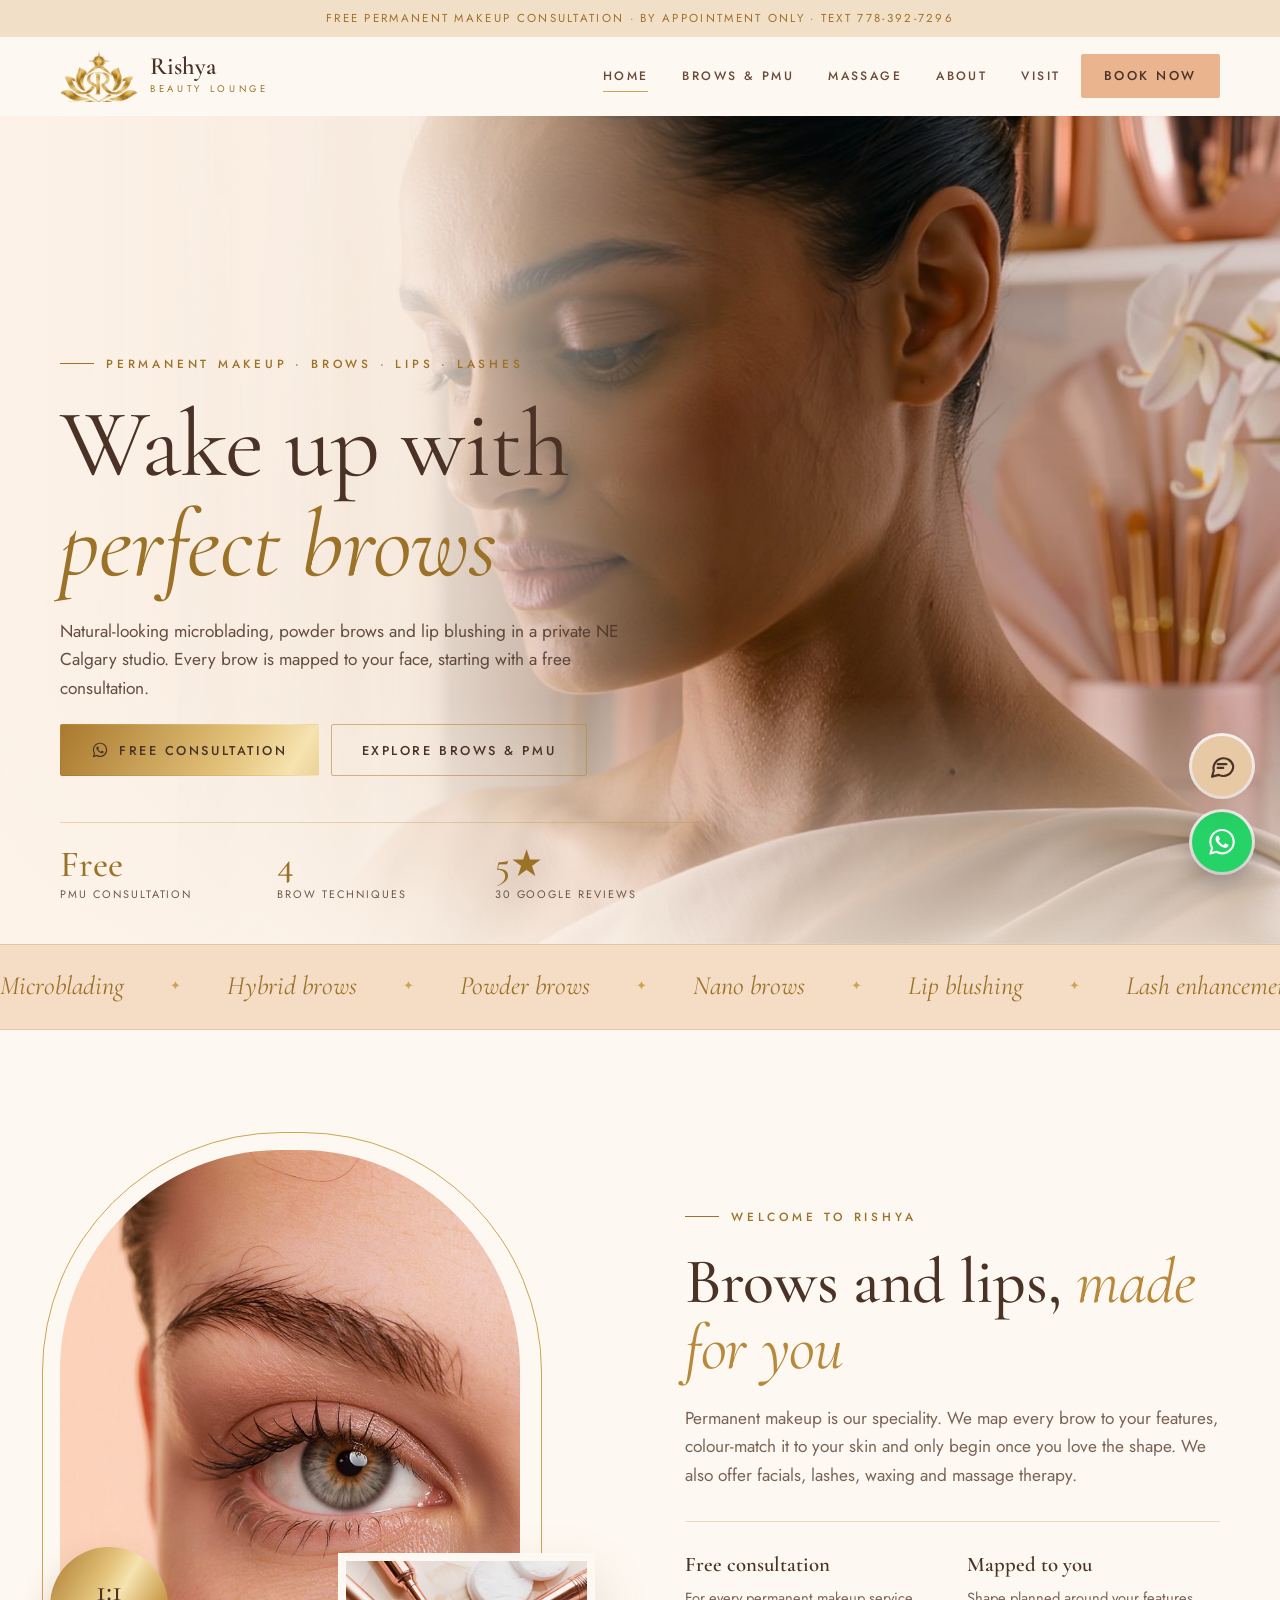
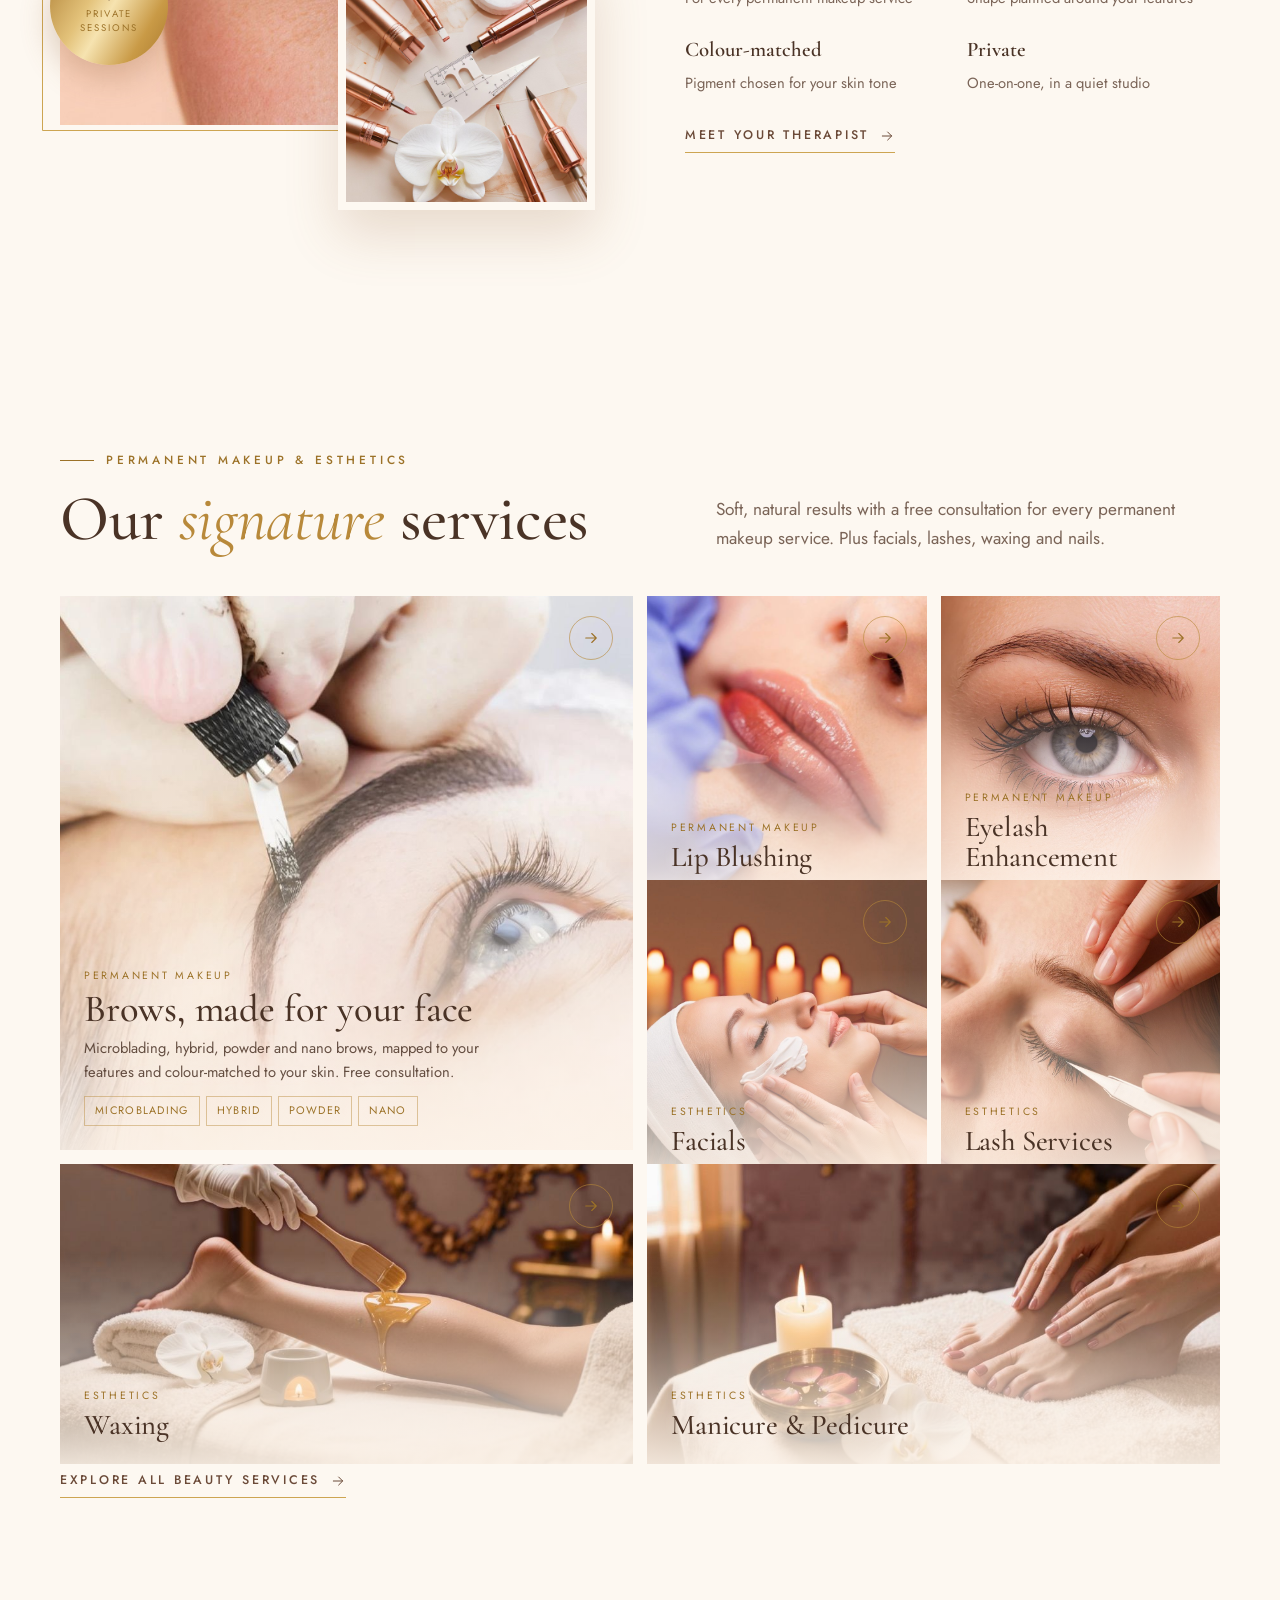
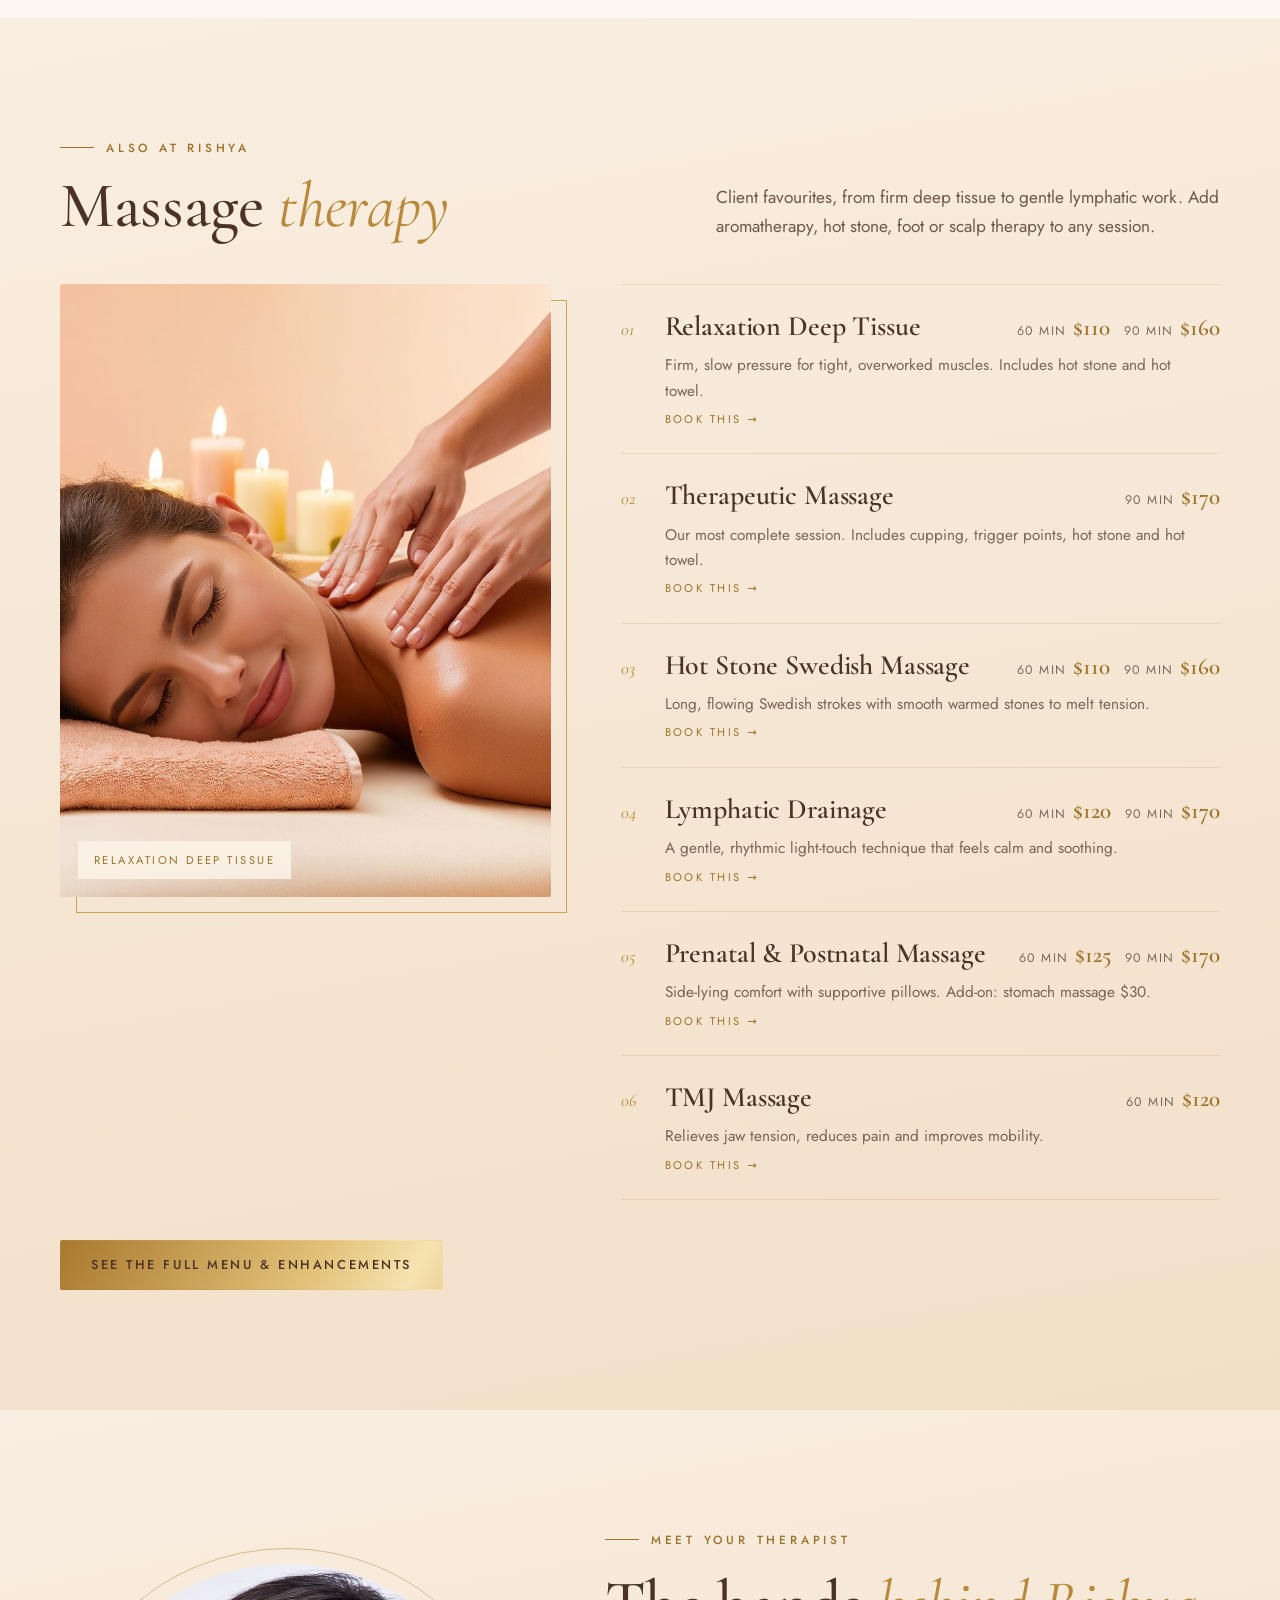
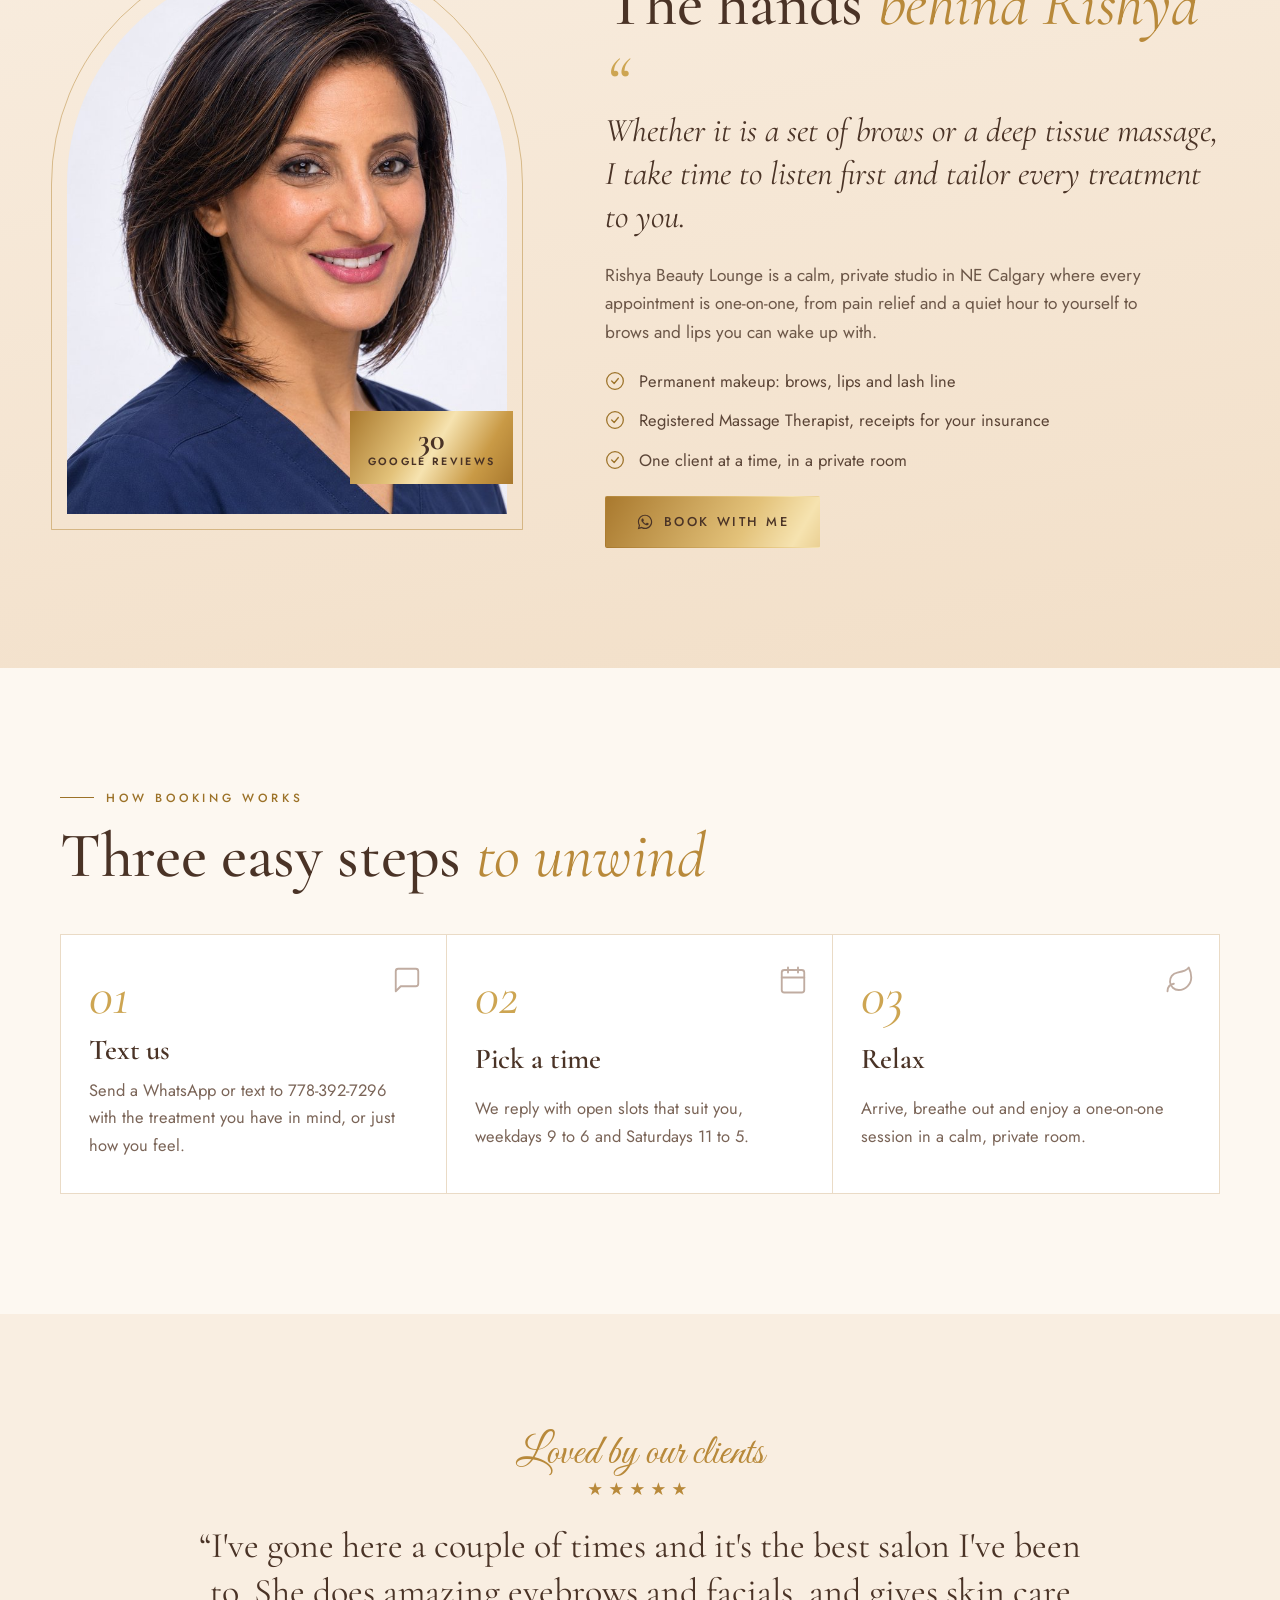
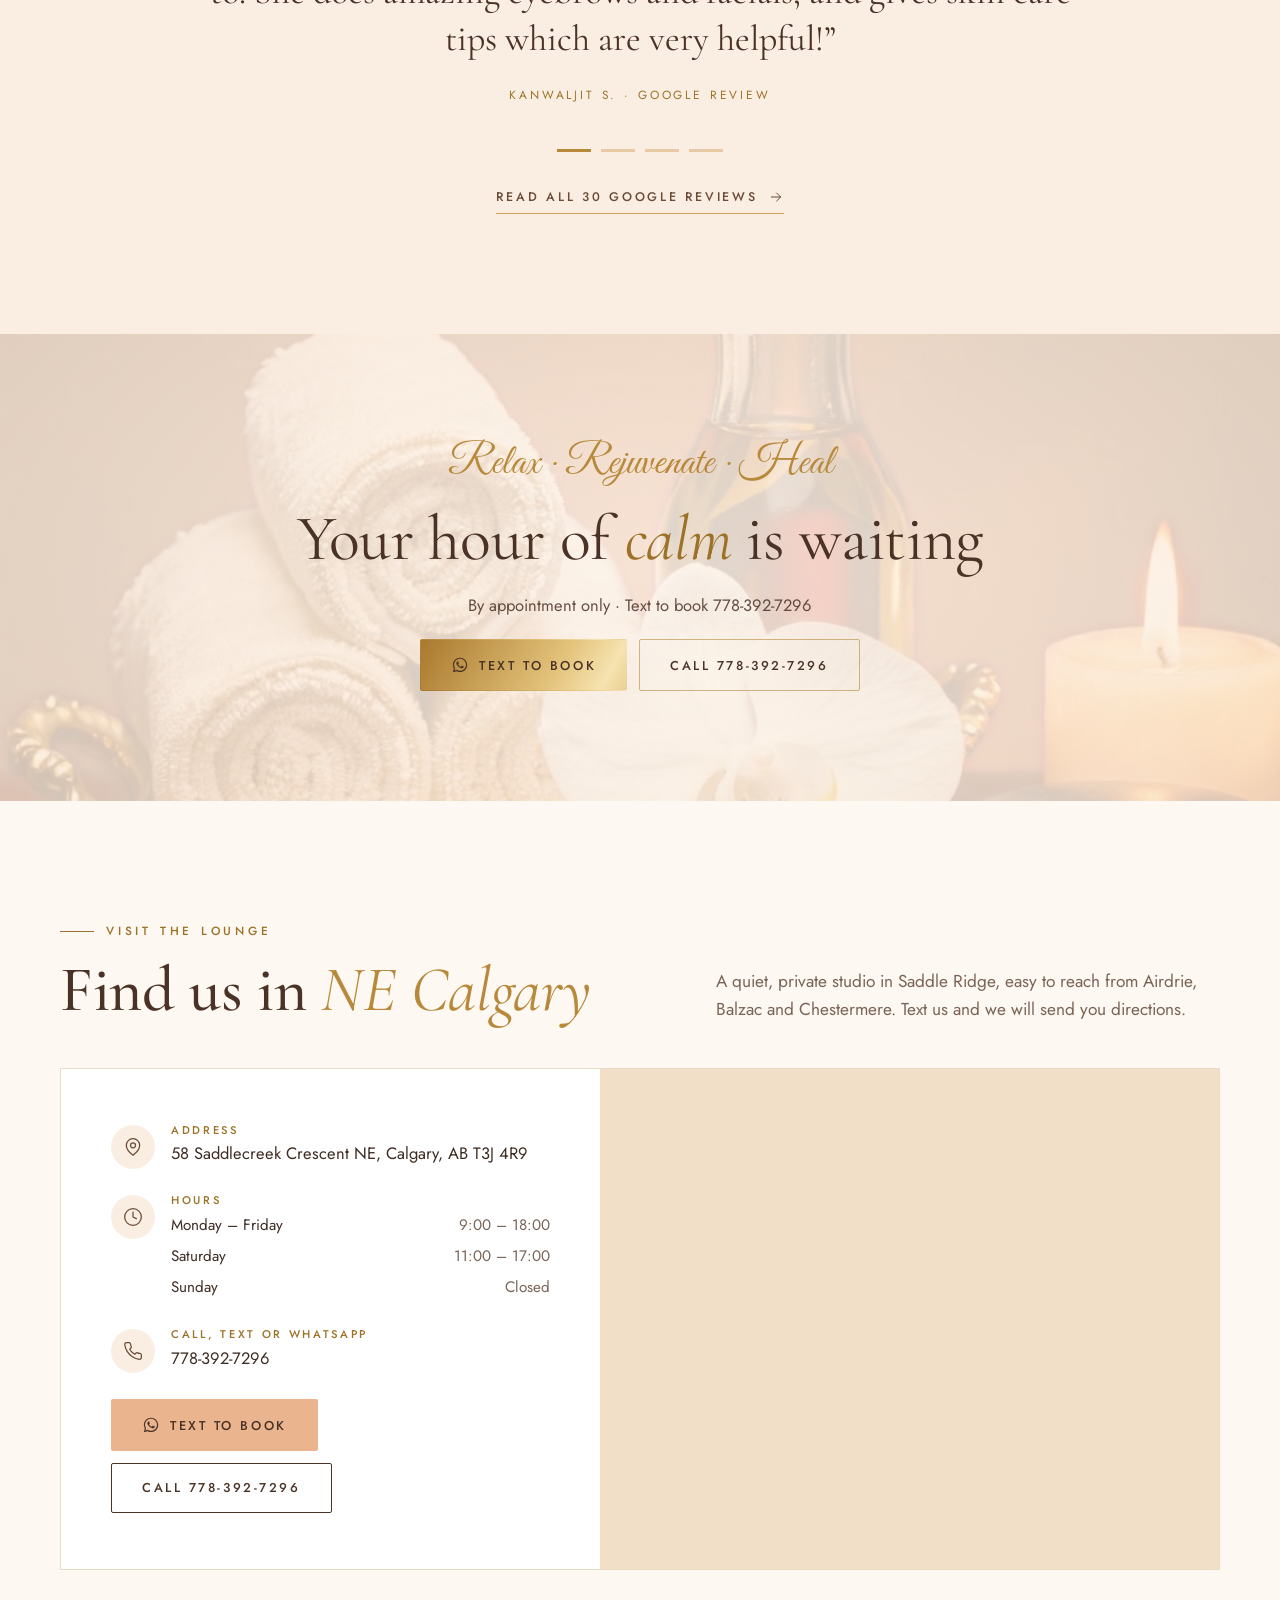
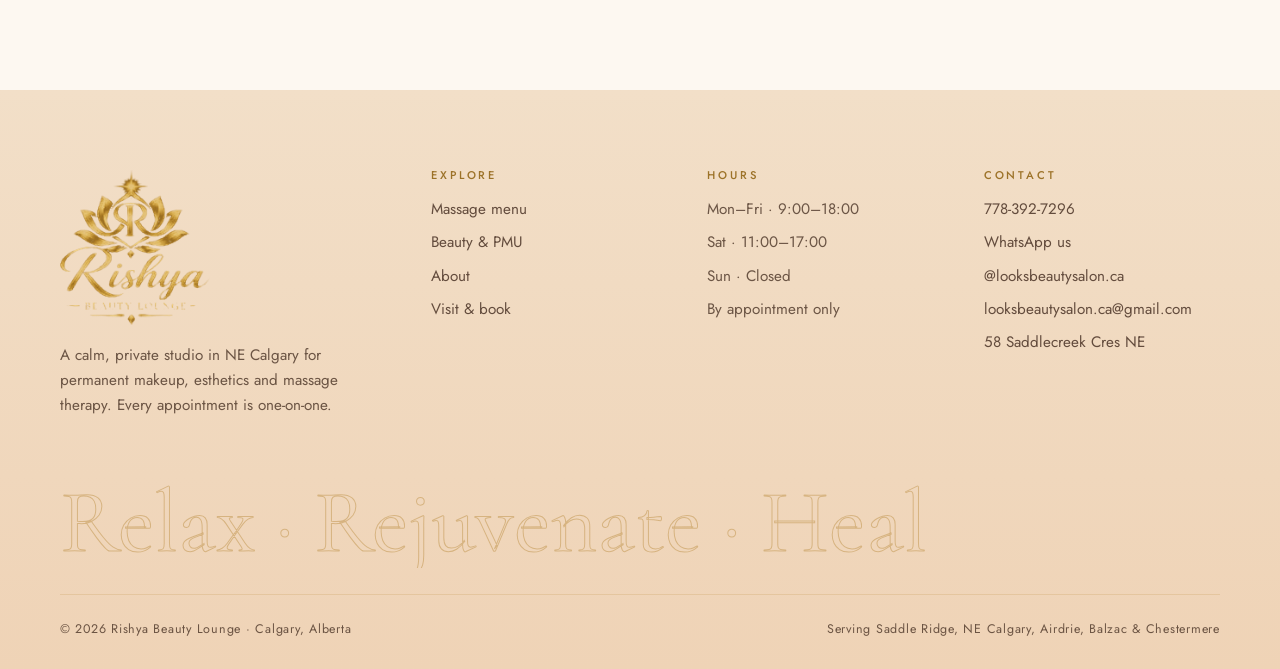
==== commit b4d4da65: "Lead the home page with permanent makeup New Kling PMU hero (brows and lips, peach studio), PMU-firs" ====
--- a/index.html
+++ b/index.html
@@ -3,78 +3,78 @@
 <head>
 <meta charset="utf-8">
 <meta name="viewport" content="width=device-width, initial-scale=1">
-<title>Rishya Beauty Lounge | Massage Therapy &amp; Permanent Makeup in NE Calgary</title>
-<meta name="description" content="Massage therapy, permanent makeup brows and lips, facials and waxing in a calm, private NE Calgary studio. By appointment only. Text to book 778-392-7296.">
+<title>Rishya Beauty Lounge | Permanent Makeup, Brows &amp; Lips in NE Calgary</title>
+<meta name="description" content="Microblading, powder and nano brows, lip blushing and lash enhancement in a private NE Calgary studio, plus massage therapy and esthetics. Free PMU consultation. By appointment only. Text to book 778-392-7296.">
 <meta name="theme-color" content="#F9EEE1">
 <link rel="icon" href="assets/img/favicon-gold.png">
-<meta property="og:title" content="Rishya Beauty Lounge | Massage Therapy &amp; Permanent Makeup in NE Calgary">
-<meta property="og:description" content="Massage therapy, permanent makeup brows and lips, facials and waxing in a calm, private NE Calgary studio. By appointment only. Text to book 778-392-7296.">
+<meta property="og:title" content="Rishya Beauty Lounge | Permanent Makeup, Brows &amp; Lips in NE Calgary">
+<meta property="og:description" content="Microblading, powder and nano brows, lip blushing and lash enhancement in a private NE Calgary studio, plus massage therapy and esthetics. Free PMU consultation. By appointment only. Text to book 778-392-7296.">
 <meta property="og:image" content="assets/img/v3-hero-room.jpg">
 <link rel="preconnect" href="https://fonts.googleapis.com">
 <link rel="preconnect" href="https://fonts.gstatic.com" crossorigin>
 <link href="https://fonts.googleapis.com/css2?family=Cormorant+Garamond:ital,wght@0,400;0,500;0,600;1,400;1,500&family=Jost:wght@300;400;500;600&family=Great+Vibes&display=swap" rel="stylesheet">
-<link rel="stylesheet" href="assets/site.css?v=4">
-<link rel="stylesheet" href="assets/chat.css?v=4">
+<link rel="stylesheet" href="assets/site.css?v=5">
+<link rel="stylesheet" href="assets/chat.css?v=5">
 <script>document.documentElement.classList.remove("no-js")</script>
 <script type="application/ld+json">{"@context": "https://schema.org", "@type": "HealthAndBeautyBusiness", "name": "Rishya Beauty Lounge", "alternateName": "Looks Beauty Salon", "url": "https://looksbeautysalon.ca/", "telephone": "+17783927296", "email": "looksbeautysalon.ca@gmail.com", "image": "https://looksbeautysalon.ca/assets/img/logo.png", "priceRange": "$$", "address": {"@type": "PostalAddress", "streetAddress": "58 Saddlecreek Crescent NE", "addressLocality": "Calgary", "addressRegion": "AB", "postalCode": "T3J 4R9", "addressCountry": "CA"}, "openingHoursSpecification": [{"@type": "OpeningHoursSpecification", "dayOfWeek": ["Monday", "Tuesday", "Wednesday", "Thursday", "Friday"], "opens": "09:00", "closes": "18:00"}, {"@type": "OpeningHoursSpecification", "dayOfWeek": "Saturday", "opens": "11:00", "closes": "17:00"}], "areaServed": ["Calgary", "Airdrie", "Balzac", "Chestermere"], "sameAs": ["https://www.instagram.com/looksbeautysalon.ca/"]}</script>
 </head>
 <body>
 <a class="skip" href="#main">Skip to content</a>
-<div class="topbar">By appointment only <span class="hide-sm">· Massage · Permanent makeup · Esthetics</span> · Text <a href="https://wa.me/17783927296?text=Hi%21%20I%27d%20like%20to%20book%20an%20appointment." target="_blank" rel="noopener">778-392-7296</a></div>
+<div class="topbar">Free permanent makeup consultation <span class="hide-sm">· By appointment only</span> · Text <a href="https://wa.me/17783927296?text=Hi%21%20I%27d%20like%20to%20book%20an%20appointment." target="_blank" rel="noopener">778-392-7296</a></div>
 <header class="hdr">
   <div class="wrap">
     <a class="brand" href="index.html" aria-label="Rishya Beauty Lounge home"><img src="assets/img/logo-emblem.png" alt="" height="52"><span><b>Rishya</b><small>Beauty Lounge</small></span></a>
-    <nav class="nav" aria-label="Main"><a href="index.html" aria-current="page">Home</a><a href="massage.html">Massage</a><a href="beauty.html">Beauty & PMU</a><a href="index.html#therapist">About</a><a href="contact.html">Visit</a></nav>
+    <nav class="nav" aria-label="Main"><a href="index.html" aria-current="page">Home</a><a href="beauty.html">Brows & PMU</a><a href="massage.html">Massage</a><a href="index.html#therapist">About</a><a href="contact.html">Visit</a></nav>
     <a class="btn btn-plum" href="https://wa.me/17783927296?text=Hi%21%20I%27d%20like%20to%20book%20an%20appointment." target="_blank" rel="noopener">Book now</a>
     <button class="menu-btn" aria-label="Open menu" aria-expanded="false" aria-controls="drawer"><svg viewBox="0 0 24 24" fill="none" stroke="currentColor" stroke-width="1.5" stroke-linecap="round" aria-hidden="true"><path d="M4 8h16M4 16h10"/></svg></button>
   </div>
 </header>
 <div class="drawer" id="drawer" aria-hidden="true">
   <div class="drawer-top"><img src="assets/img/logo-gold.png" alt="Rishya Beauty Lounge"><button class="drawer-x" aria-label="Close menu">&times;</button></div>
-  <nav aria-label="Mobile"><a href="index.html"><span>01</span>Home</a><a href="massage.html"><span>02</span>Massage</a><a href="beauty.html"><span>03</span>Beauty & PMU</a><a href="index.html#therapist"><span>04</span>About</a><a href="contact.html"><span>05</span>Visit</a></nav>
+  <nav aria-label="Mobile"><a href="index.html"><span>01</span>Home</a><a href="beauty.html"><span>02</span>Brows & PMU</a><a href="massage.html"><span>03</span>Massage</a><a href="index.html#therapist"><span>04</span>About</a><a href="contact.html"><span>05</span>Visit</a></nav>
   <div class="actions"><a class="btn btn-gold" href="https://wa.me/17783927296?text=Hi%21%20I%27d%20like%20to%20book%20an%20appointment." target="_blank" rel="noopener"><svg viewBox="0 0 32 32" aria-hidden="true"><path fill="currentColor" d="M16.04 3C9.02 3 3.3 8.7 3.3 15.72c0 2.24.59 4.43 1.7 6.36L3.2 28.8l6.9-1.8a12.7 12.7 0 0 0 5.93 1.5h.01c7.02 0 12.74-5.7 12.74-12.72C28.78 8.7 23.06 3 16.04 3Zm0 23.35h-.01a10.6 10.6 0 0 1-5.4-1.48l-.39-.23-4.1 1.07 1.1-3.99-.25-.41a10.57 10.57 0 0 1-1.620-5.64c0-5.84 4.76-10.6 10.68-10.6 5.84 0 10.6 4.76 10.6 10.6 0 5.850-4.76 10.68-10.6 10.68Zm5.82-7.93c-.32-.16-1.89-.93-2.18-1.04-.29-.11-.5-.16-.72.16-.21.32-.82 1.04-1 1.25-.19.21-.37.24-.69.08-.32-.16-1.35-.5-2.57-1.59-.95-.85-1.59-1.9-1.78-2.22-.19-.32-.02-.49.14-.65.14-.14.32-.37.48-.56.16-.19.21-.32.32-.53.11-.21.05-.4-.03-.56-.08-.16-.72-1.73-.98-2.37-.26-.62-.52-.54-.72-.55h-.61c-.21 0-.56.08-.85.4-.29.32-1.120 1.09-1.12 2.66 0 1.57 1.14 3.08 1.3 3.3.16.21 2.25 3.43 5.45 4.81.76.33 1.36.53 1.82.67.77.24 1.46.21 2.01.13.61-.09 1.89-.77 2.16-1.52.27-.75.27-1.39.19-1.52-.08-.13-.29-.21-.61-.37Z"/></svg> Text to book</a><a class="btn btn-ghost" href="tel:+17783927296"><svg viewBox="0 0 24 24" fill="none" stroke="currentColor" stroke-width="1.5" stroke-linecap="round" stroke-linejoin="round" aria-hidden="true"><path d="M22 16.92v3a2 2 0 0 1-2.18 2 19.79 19.79 0 0 1-8.63-3.07 19.5 19.5 0 0 1-6-6 19.79 19.79 0 0 1-3.07-8.67A2 2 0 0 1 4.11 2h3a2 2 0 0 1 2 1.72c.13.96.36 1.9.7 2.81a2 2 0 0 1-.45 2.11L8.09 9.91a16 16 0 0 0 6 6l1.27-1.27a2 2 0 0 1 2.11-.45c.91.34 1.85.57 2.81.7A2 2 0 0 1 22 16.92z"/></svg> Call</a></div>
 </div>
 <main id="main">
 <section class="hero">
-  <div class="hero-bg"><picture><source media="(max-width:700px)" srcset="assets/img/v3-hero-room-m.jpg"><img src="assets/img/v3-hero-room.jpg" alt="Candlelit private massage room at Rishya Beauty Lounge" fetchpriority="high"></picture></div>
+  <div class="hero-bg"><picture><source media="(max-width:700px)" srcset="assets/img/v3-hero-pmu-m.jpg"><img src="assets/img/v3-hero-pmu.jpg" alt="Soft natural permanent makeup brows and lips" fetchpriority="high"></picture></div>
   <div class="wrap">
     <div class="hero-copy">
-      <span class="kicker rise">Massage · Permanent makeup · Esthetics</span>
-      <h1 class="rise d1">Relax, <em>rejuvenate</em> &amp; heal</h1>
-      <p class="lead rise d2">A calm, private studio in NE Calgary for therapeutic massage, permanent makeup and beauty treatments. One client at a time.</p>
-      <div class="actions rise d3"><a class="btn btn-gold" href="https://wa.me/17783927296?text=Hi%21%20I%27d%20like%20to%20book%20an%20appointment." target="_blank" rel="noopener"><svg viewBox="0 0 32 32" aria-hidden="true"><path fill="currentColor" d="M16.04 3C9.02 3 3.3 8.7 3.3 15.72c0 2.24.59 4.43 1.7 6.36L3.2 28.8l6.9-1.8a12.7 12.7 0 0 0 5.93 1.5h.01c7.02 0 12.74-5.7 12.74-12.72C28.78 8.7 23.06 3 16.04 3Zm0 23.35h-.01a10.6 10.6 0 0 1-5.4-1.48l-.39-.23-4.1 1.07 1.1-3.99-.25-.41a10.57 10.57 0 0 1-1.620-5.64c0-5.84 4.76-10.6 10.68-10.6 5.84 0 10.6 4.76 10.6 10.6 0 5.850-4.76 10.68-10.6 10.68Zm5.82-7.93c-.32-.16-1.89-.93-2.18-1.04-.29-.11-.5-.16-.72.16-.21.32-.82 1.04-1 1.25-.19.21-.37.24-.69.08-.32-.16-1.35-.5-2.57-1.59-.95-.85-1.59-1.9-1.78-2.22-.19-.32-.02-.49.14-.65.14-.14.32-.37.48-.56.16-.19.21-.32.32-.53.11-.21.05-.4-.03-.56-.08-.16-.72-1.73-.98-2.37-.26-.62-.52-.54-.72-.55h-.61c-.21 0-.56.08-.85.4-.29.32-1.120 1.09-1.12 2.66 0 1.57 1.14 3.08 1.3 3.3.16.21 2.25 3.43 5.45 4.81.76.33 1.36.53 1.82.67.77.24 1.46.21 2.01.13.61-.09 1.89-.77 2.16-1.52.27-.75.27-1.39.19-1.52-.08-.13-.29-.21-.61-.37Z"/></svg> Text to book</a><a class="btn btn-ghost" href="massage.html">View massage menu</a></div>
+      <span class="kicker rise">Permanent makeup · Brows · Lips · Lashes</span>
+      <h1 class="rise d1">Wake up with <em>perfect brows</em></h1>
+      <p class="lead rise d2">Natural-looking microblading, powder brows and lip blushing in a private NE Calgary studio. Every brow is mapped to your face, starting with a free consultation.</p>
+      <div class="actions rise d3"><a class="btn btn-gold" href="https://wa.me/17783927296?text=Hi%21%20I%20would%20like%20to%20book%20a%20free%20permanent%20makeup%20consultation." target="_blank" rel="noopener"><svg viewBox="0 0 32 32" aria-hidden="true"><path fill="currentColor" d="M16.04 3C9.02 3 3.3 8.7 3.3 15.72c0 2.24.59 4.43 1.7 6.36L3.2 28.8l6.9-1.8a12.7 12.7 0 0 0 5.93 1.5h.01c7.02 0 12.74-5.7 12.74-12.72C28.78 8.7 23.06 3 16.04 3Zm0 23.35h-.01a10.6 10.6 0 0 1-5.4-1.48l-.39-.23-4.1 1.07 1.1-3.99-.25-.41a10.57 10.57 0 0 1-1.620-5.64c0-5.84 4.76-10.6 10.68-10.6 5.84 0 10.6 4.76 10.6 10.6 0 5.850-4.76 10.68-10.6 10.68Zm5.82-7.93c-.32-.16-1.89-.93-2.18-1.04-.29-.11-.5-.16-.72.16-.21.32-.82 1.04-1 1.25-.19.21-.37.24-.69.08-.32-.16-1.35-.5-2.57-1.59-.95-.85-1.59-1.9-1.78-2.22-.19-.32-.02-.49.14-.65.14-.14.32-.37.48-.56.16-.19.21-.32.32-.53.11-.21.05-.4-.03-.56-.08-.16-.72-1.73-.98-2.37-.26-.62-.52-.54-.72-.55h-.61c-.21 0-.56.08-.85.4-.29.32-1.120 1.09-1.12 2.66 0 1.57 1.14 3.08 1.3 3.3.16.21 2.25 3.43 5.45 4.81.76.33 1.36.53 1.82.67.77.24 1.46.21 2.01.13.61-.09 1.89-.77 2.16-1.52.27-.75.27-1.39.19-1.52-.08-.13-.29-.21-.61-.37Z"/></svg> Free consultation</a><a class="btn btn-ghost" href="beauty.html">Explore brows &amp; PMU</a></div>
     </div>
-    <div class="hero-stats rise d4"><div><b>RMT</b><span>Registered therapist</span></div><div><b>10+</b><span>Massage treatments</span></div><div><b>5★</b><span>30 Google reviews</span></div></div>
+    <div class="hero-stats rise d4"><div><b>Free</b><span>PMU consultation</span></div><div><b>4</b><span>Brow techniques</span></div><div><b>5★</b><span>30 Google reviews</span></div></div>
   </div>
 </section>
-<div class="marquee" aria-hidden="true"><div class="marquee-track"><span>Deep tissue</span><span>Hot stone</span><span>Lymphatic drainage</span><span>Prenatal</span><span>TMJ</span><span>Cupping</span><span>Microblading</span><span>Lip blushing</span><span>Facials</span><span>Waxing</span><span>Deep tissue</span><span>Hot stone</span><span>Lymphatic drainage</span><span>Prenatal</span><span>TMJ</span><span>Cupping</span><span>Microblading</span><span>Lip blushing</span><span>Facials</span><span>Waxing</span></div></div>
+<div class="marquee" aria-hidden="true"><div class="marquee-track"><span>Microblading</span><span>Hybrid brows</span><span>Powder brows</span><span>Nano brows</span><span>Lip blushing</span><span>Lash enhancement</span><span>Facials</span><span>Waxing</span><span>Massage therapy</span><span>Microblading</span><span>Hybrid brows</span><span>Powder brows</span><span>Nano brows</span><span>Lip blushing</span><span>Lash enhancement</span><span>Facials</span><span>Waxing</span><span>Massage therapy</span></div></div>
 <section>
   <div class="wrap intro-grid">
-    <div class="collage rv-in"><img class="c-main" src="assets/img/m-room.jpg" alt="Treatment room with plum linens and candles" loading="lazy"><img class="c-small" src="assets/img/m-aroma.jpg" alt="Aromatherapy oils and warm candles" loading="lazy"><div class="seal"><div><b>1:1</b>Private<br>sessions</div></div></div>
+    <div class="collage rv-in"><img class="c-main" src="assets/img/v3-hybrid-brows.jpg" alt="Soft hybrid brows" loading="lazy"><img class="c-small" src="assets/img/v3-pmu-tools.jpg" alt="Rose gold permanent makeup tools" loading="lazy"><div class="seal"><div><b>1:1</b>Private<br>sessions</div></div></div>
     <div class="intro-copy rv-in">
       <span class="kicker">Welcome to Rishya</span>
-      <h2>Massage &amp; beauty, <em>under one roof</em></h2>
-      <p class="lead">Book a therapeutic massage, refresh your skin, or wake up with perfect brows. Every appointment is private, unhurried and tailored to how you feel today.</p>
-      <div class="pillars"><div><b>Professional</b><span>Registered massage therapy with receipts</span></div><div><b>Personalized</b><span>We listen first, then tailor the session</span></div><div><b>Results driven</b><span>Pain relief and natural-looking beauty</span></div><div><b>Private</b><span>A quiet room, one client at a time</span></div></div>
+      <h2>Brows and lips, <em>made for you</em></h2>
+      <p class="lead">Permanent makeup is our speciality. We map every brow to your features, colour-match it to your skin and only begin once you love the shape. We also offer facials, lashes, waxing and massage therapy.</p>
+      <div class="pillars"><div><b>Free consultation</b><span>For every permanent makeup service</span></div><div><b>Mapped to you</b><span>Shape planned around your features</span></div><div><b>Colour-matched</b><span>Pigment chosen for your skin tone</span></div><div><b>Private</b><span>One-on-one, in a quiet studio</span></div></div>
       <div class="actions" style="margin-top:8px"><a class="link" href="#therapist">Meet your therapist <svg viewBox="0 0 24 24" fill="none" stroke="currentColor" stroke-width="1.5" stroke-linecap="round" stroke-linejoin="round" aria-hidden="true"><path d="M5 12h14M13 6l6 6-6 6"/></svg></a></div>
     </div>
   </div>
 </section>
+<section>
+  <div class="wrap">
+    <div class="sec-head split rv-in"><div style="display:grid;gap:16px"><span class="kicker">Permanent makeup & esthetics</span><h2>Our <em>signature</em> services</h2></div><p class="lead">Soft, natural results with a free consultation for every permanent makeup service. Plus facials, lashes, waxing and nails.</p></div>
+    <div class="bento rv-in"><a class="tile t-big" href="beauty.html#brows"><img src="assets/img/micro.jpg" alt="Microblading brows" loading="lazy"><span class="arrow"><svg viewBox="0 0 24 24" fill="none" stroke="currentColor" stroke-width="1.5" stroke-linecap="round" stroke-linejoin="round" aria-hidden="true"><path d="M5 12h14M13 6l6 6-6 6"/></svg></span><div class="t-body"><small>Permanent makeup</small><h3>Brows, made for your face</h3><p>Microblading, hybrid, powder and nano brows, mapped to your features and colour-matched to your skin. Free consultation.</p><div class="tags"><span>Microblading</span><span>Hybrid</span><span>Powder</span><span>Nano</span></div></div></a><a class="tile" href="beauty.html"><img src="assets/img/lip.jpg" alt="Lip Blushing" loading="lazy"><span class="arrow"><svg viewBox="0 0 24 24" fill="none" stroke="currentColor" stroke-width="1.5" stroke-linecap="round" stroke-linejoin="round" aria-hidden="true"><path d="M5 12h14M13 6l6 6-6 6"/></svg></span><div class="t-body"><small>Permanent makeup</small><h3>Lip Blushing</h3></div></a><a class="tile" href="beauty.html"><img src="assets/img/v3-lash-line.jpg" alt="Eyelash Enhancement" loading="lazy"><span class="arrow"><svg viewBox="0 0 24 24" fill="none" stroke="currentColor" stroke-width="1.5" stroke-linecap="round" stroke-linejoin="round" aria-hidden="true"><path d="M5 12h14M13 6l6 6-6 6"/></svg></span><div class="t-body"><small>Permanent makeup</small><h3>Eyelash Enhancement</h3></div></a><a class="tile" href="beauty.html"><img src="assets/img/v3-facial.jpg" alt="Facials" loading="lazy"><span class="arrow"><svg viewBox="0 0 24 24" fill="none" stroke="currentColor" stroke-width="1.5" stroke-linecap="round" stroke-linejoin="round" aria-hidden="true"><path d="M5 12h14M13 6l6 6-6 6"/></svg></span><div class="t-body"><small>Esthetics</small><h3>Facials</h3></div></a><a class="tile" href="beauty.html"><img src="assets/img/m-lash.jpg" alt="Lash Services" loading="lazy"><span class="arrow"><svg viewBox="0 0 24 24" fill="none" stroke="currentColor" stroke-width="1.5" stroke-linecap="round" stroke-linejoin="round" aria-hidden="true"><path d="M5 12h14M13 6l6 6-6 6"/></svg></span><div class="t-body"><small>Esthetics</small><h3>Lash Services</h3></div></a><a class="tile t-wide" href="beauty.html"><img src="assets/img/ai-wax.jpg" alt="Waxing" loading="lazy"><span class="arrow"><svg viewBox="0 0 24 24" fill="none" stroke="currentColor" stroke-width="1.5" stroke-linecap="round" stroke-linejoin="round" aria-hidden="true"><path d="M5 12h14M13 6l6 6-6 6"/></svg></span><div class="t-body"><small>Esthetics</small><h3>Waxing</h3></div></a><a class="tile t-wide" href="beauty.html"><img src="assets/img/ai-mani-pedi.jpg" alt="Manicure &amp; Pedicure" loading="lazy"><span class="arrow"><svg viewBox="0 0 24 24" fill="none" stroke="currentColor" stroke-width="1.5" stroke-linecap="round" stroke-linejoin="round" aria-hidden="true"><path d="M5 12h14M13 6l6 6-6 6"/></svg></span><div class="t-body"><small>Esthetics</small><h3>Manicure &amp; Pedicure</h3></div></a></div>
+    <div class="actions" style="margin-top:36px"><a class="link" href="beauty.html">Explore all beauty services <svg viewBox="0 0 24 24" fill="none" stroke="currentColor" stroke-width="1.5" stroke-linecap="round" stroke-linejoin="round" aria-hidden="true"><path d="M5 12h14M13 6l6 6-6 6"/></svg></a></div>
+  </div>
+</section>
 <section class="dark" id="massage">
   <div class="wrap">
-    <div class="sec-head split rv-in"><div style="display:grid;gap:16px"><span class="kicker">Massage & stretch lab</span><h2>The massage <em>menu</em></h2></div><p class="lead">Client favourites, from firm deep tissue to gentle lymphatic work. Add aromatherapy, hot stone, foot or scalp therapy to any session.</p></div>
+    <div class="sec-head split rv-in"><div style="display:grid;gap:16px"><span class="kicker">Also at Rishya</span><h2>Massage <em>therapy</em></h2></div><p class="lead">Client favourites, from firm deep tissue to gentle lymphatic work. Add aromatherapy, hot stone, foot or scalp therapy to any session.</p></div>
     <div class="menu-wrap">
   <div class="menu-visual" aria-hidden="true"><div class="frame"><img src="assets/img/v3-deep-tissue.jpg" alt="" loading="lazy" class="on" data-src="assets/img/v3-deep-tissue.jpg"><img src="assets/img/m-cupping.jpg" alt="" loading="lazy" class="" data-src="assets/img/m-cupping.jpg"><img src="assets/img/m-hotstone.jpg" alt="" loading="lazy" class="" data-src="assets/img/m-hotstone.jpg"><img src="assets/img/m-lymph.jpg" alt="" loading="lazy" class="" data-src="assets/img/m-lymph.jpg"><img src="assets/img/m-prenatal.jpg" alt="" loading="lazy" class="" data-src="assets/img/m-prenatal.jpg"><img src="assets/img/m-tmj.jpg" alt="" loading="lazy" class="" data-src="assets/img/m-tmj.jpg"><span class="cap">Relaxation Deep Tissue</span></div></div>
   <div><ul class="mlist"><li class="mitem" data-img="assets/img/v3-deep-tissue.jpg" data-cap="Relaxation Deep Tissue"><span class="num">01</span><div class="row"><h3>Relaxation Deep Tissue</h3><div class="prices"><span>60 min<b>$110</b></span><span>90 min<b>$160</b></span></div></div><p>Firm, slow pressure for tight, overworked muscles. Includes hot stone and hot towel.</p><img class="mthumb" src="assets/img/v3-deep-tissue.jpg" alt="" loading="lazy"><a class="book" href="https://wa.me/17783927296?text=Hi%21%20I%27d%20like%20to%20book%20a%20Relaxation%20Deep%20Tissue." target="_blank" rel="noopener">Book this →</a></li><li class="mitem" data-img="assets/img/m-cupping.jpg" data-cap="Therapeutic Massage"><span class="num">02</span><div class="row"><h3>Therapeutic Massage</h3><div class="prices"><span>90 min<b>$170</b></span></div></div><p>Our most complete session. Includes cupping, trigger points, hot stone and hot towel.</p><img class="mthumb" src="assets/img/m-cupping.jpg" alt="" loading="lazy"><a class="book" href="https://wa.me/17783927296?text=Hi%21%20I%27d%20like%20to%20book%20a%20Therapeutic%20Massage." target="_blank" rel="noopener">Book this →</a></li><li class="mitem" data-img="assets/img/m-hotstone.jpg" data-cap="Hot Stone Swedish Massage"><span class="num">03</span><div class="row"><h3>Hot Stone Swedish Massage</h3><div class="prices"><span>60 min<b>$110</b></span><span>90 min<b>$160</b></span></div></div><p>Long, flowing Swedish strokes with smooth warmed stones to melt tension.</p><img class="mthumb" src="assets/img/m-hotstone.jpg" alt="" loading="lazy"><a class="book" href="https://wa.me/17783927296?text=Hi%21%20I%27d%20like%20to%20book%20a%20Hot%20Stone%20Swedish%20Massage." target="_blank" rel="noopener">Book this →</a></li><li class="mitem" data-img="assets/img/m-lymph.jpg" data-cap="Lymphatic Drainage"><span class="num">04</span><div class="row"><h3>Lymphatic Drainage</h3><div class="prices"><span>60 min<b>$120</b></span><span>90 min<b>$170</b></span></div></div><p>A gentle, rhythmic light-touch technique that feels calm and soothing.</p><img class="mthumb" src="assets/img/m-lymph.jpg" alt="" loading="lazy"><a class="book" href="https://wa.me/17783927296?text=Hi%21%20I%27d%20like%20to%20book%20a%20Lymphatic%20Drainage." target="_blank" rel="noopener">Book this →</a></li><li class="mitem" data-img="assets/img/m-prenatal.jpg" data-cap="Prenatal &amp; Postnatal Massage"><span class="num">05</span><div class="row"><h3>Prenatal &amp; Postnatal Massage</h3><div class="prices"><span>60 min<b>$125</b></span><span>90 min<b>$170</b></span></div></div><p>Side-lying comfort with supportive pillows. Add-on: stomach massage $30.</p><img class="mthumb" src="assets/img/m-prenatal.jpg" alt="" loading="lazy"><a class="book" href="https://wa.me/17783927296?text=Hi%21%20I%27d%20like%20to%20book%20a%20Prenatal%20%26%20Postnatal%20Massage." target="_blank" rel="noopener">Book this →</a></li><li class="mitem" data-img="assets/img/m-tmj.jpg" data-cap="TMJ Massage"><span class="num">06</span><div class="row"><h3>TMJ Massage</h3><div class="prices"><span>60 min<b>$120</b></span></div></div><p>Relieves jaw tension, reduces pain and improves mobility.</p><img class="mthumb" src="assets/img/m-tmj.jpg" alt="" loading="lazy"><a class="book" href="https://wa.me/17783927296?text=Hi%21%20I%27d%20like%20to%20book%20a%20TMJ%20Massage." target="_blank" rel="noopener">Book this →</a></li></ul></div>
 </div>
     <div class="actions" style="margin-top:40px"><a class="btn btn-gold" href="massage.html">See the full menu &amp; enhancements</a></div>
-  </div>
-</section>
-<section>
-  <div class="wrap">
-    <div class="sec-head split rv-in"><div style="display:grid;gap:16px"><span class="kicker">Beauty & PMU studio</span><h2>Wake up <em>beautiful</em></h2></div><p class="lead">Soft, natural results with a free consultation for every permanent makeup service. Plus facials, lashes, waxing and nails.</p></div>
-    <div class="bento rv-in"><a class="tile t-big" href="beauty.html#brows"><img src="assets/img/micro.jpg" alt="Microblading brows" loading="lazy"><span class="arrow"><svg viewBox="0 0 24 24" fill="none" stroke="currentColor" stroke-width="1.5" stroke-linecap="round" stroke-linejoin="round" aria-hidden="true"><path d="M5 12h14M13 6l6 6-6 6"/></svg></span><div class="t-body"><small>Permanent makeup</small><h3>Brows, made for your face</h3><p>Microblading, hybrid, powder and nano brows, mapped to your features and colour-matched to your skin. Free consultation.</p><div class="tags"><span>Microblading</span><span>Hybrid</span><span>Powder</span><span>Nano</span></div></div></a><a class="tile" href="beauty.html"><img src="assets/img/lip.jpg" alt="Lip Blushing" loading="lazy"><span class="arrow"><svg viewBox="0 0 24 24" fill="none" stroke="currentColor" stroke-width="1.5" stroke-linecap="round" stroke-linejoin="round" aria-hidden="true"><path d="M5 12h14M13 6l6 6-6 6"/></svg></span><div class="t-body"><small>Permanent makeup</small><h3>Lip Blushing</h3></div></a><a class="tile" href="beauty.html"><img src="assets/img/v3-lash-line.jpg" alt="Eyelash Enhancement" loading="lazy"><span class="arrow"><svg viewBox="0 0 24 24" fill="none" stroke="currentColor" stroke-width="1.5" stroke-linecap="round" stroke-linejoin="round" aria-hidden="true"><path d="M5 12h14M13 6l6 6-6 6"/></svg></span><div class="t-body"><small>Permanent makeup</small><h3>Eyelash Enhancement</h3></div></a><a class="tile" href="beauty.html"><img src="assets/img/v3-facial.jpg" alt="Facials" loading="lazy"><span class="arrow"><svg viewBox="0 0 24 24" fill="none" stroke="currentColor" stroke-width="1.5" stroke-linecap="round" stroke-linejoin="round" aria-hidden="true"><path d="M5 12h14M13 6l6 6-6 6"/></svg></span><div class="t-body"><small>Esthetics</small><h3>Facials</h3></div></a><a class="tile" href="beauty.html"><img src="assets/img/m-lash.jpg" alt="Lash Services" loading="lazy"><span class="arrow"><svg viewBox="0 0 24 24" fill="none" stroke="currentColor" stroke-width="1.5" stroke-linecap="round" stroke-linejoin="round" aria-hidden="true"><path d="M5 12h14M13 6l6 6-6 6"/></svg></span><div class="t-body"><small>Esthetics</small><h3>Lash Services</h3></div></a><a class="tile t-wide" href="beauty.html"><img src="assets/img/ai-wax.jpg" alt="Waxing" loading="lazy"><span class="arrow"><svg viewBox="0 0 24 24" fill="none" stroke="currentColor" stroke-width="1.5" stroke-linecap="round" stroke-linejoin="round" aria-hidden="true"><path d="M5 12h14M13 6l6 6-6 6"/></svg></span><div class="t-body"><small>Esthetics</small><h3>Waxing</h3></div></a><a class="tile t-wide" href="beauty.html"><img src="assets/img/ai-mani-pedi.jpg" alt="Manicure &amp; Pedicure" loading="lazy"><span class="arrow"><svg viewBox="0 0 24 24" fill="none" stroke="currentColor" stroke-width="1.5" stroke-linecap="round" stroke-linejoin="round" aria-hidden="true"><path d="M5 12h14M13 6l6 6-6 6"/></svg></span><div class="t-body"><small>Esthetics</small><h3>Manicure &amp; Pedicure</h3></div></a></div>
-    <div class="actions" style="margin-top:36px"><a class="link" href="beauty.html">Explore all beauty services <svg viewBox="0 0 24 24" fill="none" stroke="currentColor" stroke-width="1.5" stroke-linecap="round" stroke-linejoin="round" aria-hidden="true"><path d="M5 12h14M13 6l6 6-6 6"/></svg></a></div>
   </div>
 </section>
 <section class="dark meet" id="therapist">
@@ -83,9 +83,9 @@
     <div class="meet-copy rv-in">
       <span class="kicker">Meet your therapist</span>
       <h2>The hands <em>behind Rishya</em></h2>
-      <p class="quote">Whether it is a deep tissue massage or a set of brows, I take time to listen first and tailor every treatment to you.</p>
+      <p class="quote">Whether it is a set of brows or a deep tissue massage, I take time to listen first and tailor every treatment to you.</p>
       <p class="lead">Rishya Beauty Lounge is a calm, private studio in NE Calgary where every appointment is one-on-one, from pain relief and a quiet hour to yourself to brows and lips you can wake up with.</p>
-      <ul class="checks"><li><svg viewBox="0 0 24 24" fill="none" stroke="currentColor" stroke-width="1.5" stroke-linecap="round" stroke-linejoin="round" aria-hidden="true"><circle cx="12" cy="12" r="10"/><path d="m8 12 3 3 5-6"/></svg>Registered Massage Therapist, receipts for your insurance</li><li><svg viewBox="0 0 24 24" fill="none" stroke="currentColor" stroke-width="1.5" stroke-linecap="round" stroke-linejoin="round" aria-hidden="true"><circle cx="12" cy="12" r="10"/><path d="m8 12 3 3 5-6"/></svg>Permanent makeup, brows, lashes and esthetics</li><li><svg viewBox="0 0 24 24" fill="none" stroke="currentColor" stroke-width="1.5" stroke-linecap="round" stroke-linejoin="round" aria-hidden="true"><circle cx="12" cy="12" r="10"/><path d="m8 12 3 3 5-6"/></svg>One client at a time, in a private room</li></ul>
+      <ul class="checks"><li><svg viewBox="0 0 24 24" fill="none" stroke="currentColor" stroke-width="1.5" stroke-linecap="round" stroke-linejoin="round" aria-hidden="true"><circle cx="12" cy="12" r="10"/><path d="m8 12 3 3 5-6"/></svg>Permanent makeup: brows, lips and lash line</li><li><svg viewBox="0 0 24 24" fill="none" stroke="currentColor" stroke-width="1.5" stroke-linecap="round" stroke-linejoin="round" aria-hidden="true"><circle cx="12" cy="12" r="10"/><path d="m8 12 3 3 5-6"/></svg>Registered Massage Therapist, receipts for your insurance</li><li><svg viewBox="0 0 24 24" fill="none" stroke="currentColor" stroke-width="1.5" stroke-linecap="round" stroke-linejoin="round" aria-hidden="true"><circle cx="12" cy="12" r="10"/><path d="m8 12 3 3 5-6"/></svg>One client at a time, in a private room</li></ul>
       <div class="actions"><a class="btn btn-gold" href="https://wa.me/17783927296?text=Hi%21%20I%27d%20like%20to%20book%20an%20appointment." target="_blank" rel="noopener"><svg viewBox="0 0 32 32" aria-hidden="true"><path fill="currentColor" d="M16.04 3C9.02 3 3.3 8.7 3.3 15.72c0 2.24.59 4.43 1.7 6.36L3.2 28.8l6.9-1.8a12.7 12.7 0 0 0 5.93 1.5h.01c7.02 0 12.74-5.7 12.74-12.72C28.78 8.7 23.06 3 16.04 3Zm0 23.35h-.01a10.6 10.6 0 0 1-5.4-1.48l-.39-.23-4.1 1.07 1.1-3.99-.25-.41a10.57 10.57 0 0 1-1.620-5.64c0-5.84 4.76-10.6 10.68-10.6 5.84 0 10.6 4.76 10.6 10.6 0 5.850-4.76 10.68-10.6 10.68Zm5.82-7.93c-.32-.16-1.89-.93-2.18-1.04-.29-.11-.5-.16-.72.16-.21.32-.82 1.04-1 1.25-.19.21-.37.24-.69.08-.32-.16-1.35-.5-2.57-1.59-.95-.85-1.59-1.9-1.78-2.22-.19-.32-.02-.49.14-.65.14-.14.32-.37.48-.56.16-.19.21-.32.32-.53.11-.21.05-.4-.03-.56-.08-.16-.72-1.73-.98-2.37-.26-.62-.52-.54-.72-.55h-.61c-.21 0-.56.08-.85.4-.29.32-1.120 1.09-1.12 2.66 0 1.57 1.14 3.08 1.3 3.3.16.21 2.25 3.43 5.45 4.81.76.33 1.36.53 1.82.67.77.24 1.46.21 2.01.13.61-.09 1.89-.77 2.16-1.52.27-.75.27-1.39.19-1.52-.08-.13-.29-.21-.61-.37Z"/></svg> Book with me</a></div>
     </div>
   </div>
@@ -138,7 +138,7 @@
     <div class="ftr-grid">
       <div style="display:grid;gap:18px;align-content:start">
         <a href="index.html"><img class="flogo" src="assets/img/logo-gold.png" alt="Rishya Beauty Lounge"></a>
-        <p>A calm, private studio in NE Calgary for massage therapy, permanent makeup and esthetics. Every appointment is one-on-one.</p>
+        <p>A calm, private studio in NE Calgary for permanent makeup, esthetics and massage therapy. Every appointment is one-on-one.</p>
       </div>
       <div><h4>Explore</h4><ul><li><a href="massage.html">Massage menu</a></li><li><a href="beauty.html">Beauty &amp; PMU</a></li><li><a href="index.html#therapist">About</a></li><li><a href="contact.html">Visit &amp; book</a></li></ul></div>
       <div><h4>Hours</h4><ul><li>Mon–Fri · 9:00–18:00</li><li>Sat · 11:00–17:00</li><li>Sun · Closed</li><li>By appointment only</li></ul></div>
@@ -151,6 +151,6 @@
 <a class="wa-float" href="https://wa.me/17783927296?text=Hi%21%20I%27d%20like%20to%20book%20an%20appointment." target="_blank" rel="noopener" aria-label="Chat with us on WhatsApp"><svg viewBox="0 0 32 32" aria-hidden="true"><path fill="currentColor" d="M16.04 3C9.02 3 3.3 8.7 3.3 15.72c0 2.24.59 4.43 1.7 6.36L3.2 28.8l6.9-1.8a12.7 12.7 0 0 0 5.93 1.5h.01c7.02 0 12.74-5.7 12.74-12.72C28.78 8.7 23.06 3 16.04 3Zm0 23.35h-.01a10.6 10.6 0 0 1-5.4-1.48l-.39-.23-4.1 1.07 1.1-3.99-.25-.41a10.57 10.57 0 0 1-1.620-5.64c0-5.84 4.76-10.6 10.68-10.6 5.84 0 10.6 4.76 10.6 10.6 0 5.850-4.76 10.68-10.6 10.68Zm5.82-7.93c-.32-.16-1.89-.93-2.18-1.04-.29-.11-.5-.16-.72.16-.21.32-.82 1.04-1 1.25-.19.21-.37.24-.69.08-.32-.16-1.35-.5-2.57-1.59-.95-.85-1.59-1.9-1.78-2.22-.19-.32-.02-.49.14-.65.14-.14.32-.37.48-.56.16-.19.21-.32.32-.53.11-.21.05-.4-.03-.56-.08-.16-.72-1.73-.98-2.37-.26-.62-.52-.54-.72-.55h-.61c-.21 0-.56.08-.85.4-.29.32-1.120 1.09-1.12 2.66 0 1.57 1.14 3.08 1.3 3.3.16.21 2.25 3.43 5.45 4.81.76.33 1.36.53 1.82.67.77.24 1.46.21 2.01.13.61-.09 1.89-.77 2.16-1.52.27-.75.27-1.39.19-1.52-.08-.13-.29-.21-.61-.37Z"/></svg><span>Chat with us</span></a>
 <script src="assets/kb.js?v=1" defer></script>
 <script src="assets/chat.js?v=3" defer></script>
-<script src="assets/site.js?v=4" defer></script>
+<script src="assets/site.js?v=5" defer></script>
 </body>
 </html>
--- a/assets/site.css
+++ b/assets/site.css
@@ -92,10 +92,10 @@
 /* Hero */
 .hero{position:relative;min-height:min(92vh,860px);display:flex;align-items:flex-end;padding:0;color:var(--plum-900);overflow:hidden;background:var(--peach-200)}
 .hero-bg{position:absolute;inset:0}
-.hero-bg img{width:100%;height:100%;object-fit:cover;object-position:70% 50%;transform:scale(1.06);animation:heroZoom 14s ease-out forwards}
+.hero-bg img{width:100%;height:100%;object-fit:cover;object-position:72% 30%;transform:scale(1.06);animation:heroZoom 14s ease-out forwards}
 @keyframes heroZoom{to{transform:scale(1)}}
-.hero::before{content:"";position:absolute;inset:0;z-index:1;background:linear-gradient(180deg,rgba(253,244,234,.55) 0%,rgba(253,244,234,.75) 40%,rgba(253,244,234,.95) 100%)}
-@media (min-width:900px){.hero::before{background:linear-gradient(90deg,rgba(253,244,234,.94) 0%,rgba(253,244,234,.72) 38%,rgba(253,244,234,.1) 75%),linear-gradient(0deg,rgba(253,244,234,.7),transparent 40%)}}
+.hero::before{content:"";position:absolute;inset:0;z-index:1;background:linear-gradient(180deg,rgba(253,244,234,.05) 0%,rgba(253,244,234,.35) 28%,rgba(253,244,234,.93) 52%,rgba(253,244,234,.97) 100%)}
+@media (min-width:900px){.hero::before{background:linear-gradient(90deg,rgba(253,244,234,.95) 0%,rgba(253,244,234,.8) 32%,rgba(253,244,234,0) 56%),linear-gradient(0deg,rgba(253,244,234,.7),transparent 30%)}}
 .hero .wrap{position:relative;z-index:2;width:100%;padding-top:120px;padding-bottom:40px}
 .hero-copy{max-width:640px;display:grid;gap:22px}
 .hero h1{color:var(--plum-900);font-weight:400}
@@ -344,3 +344,5 @@
 /* peach theme: footer full logo */
 .ftr .flogo{width:150px;height:auto}
 .tile .t-body{text-shadow:0 1px 12px rgba(253,244,234,.6)}
+
+@media (max-width:899px){.hero{min-height:auto}.hero .wrap{padding-top:320px}.hero-bg img{object-position:50% 15%}}
